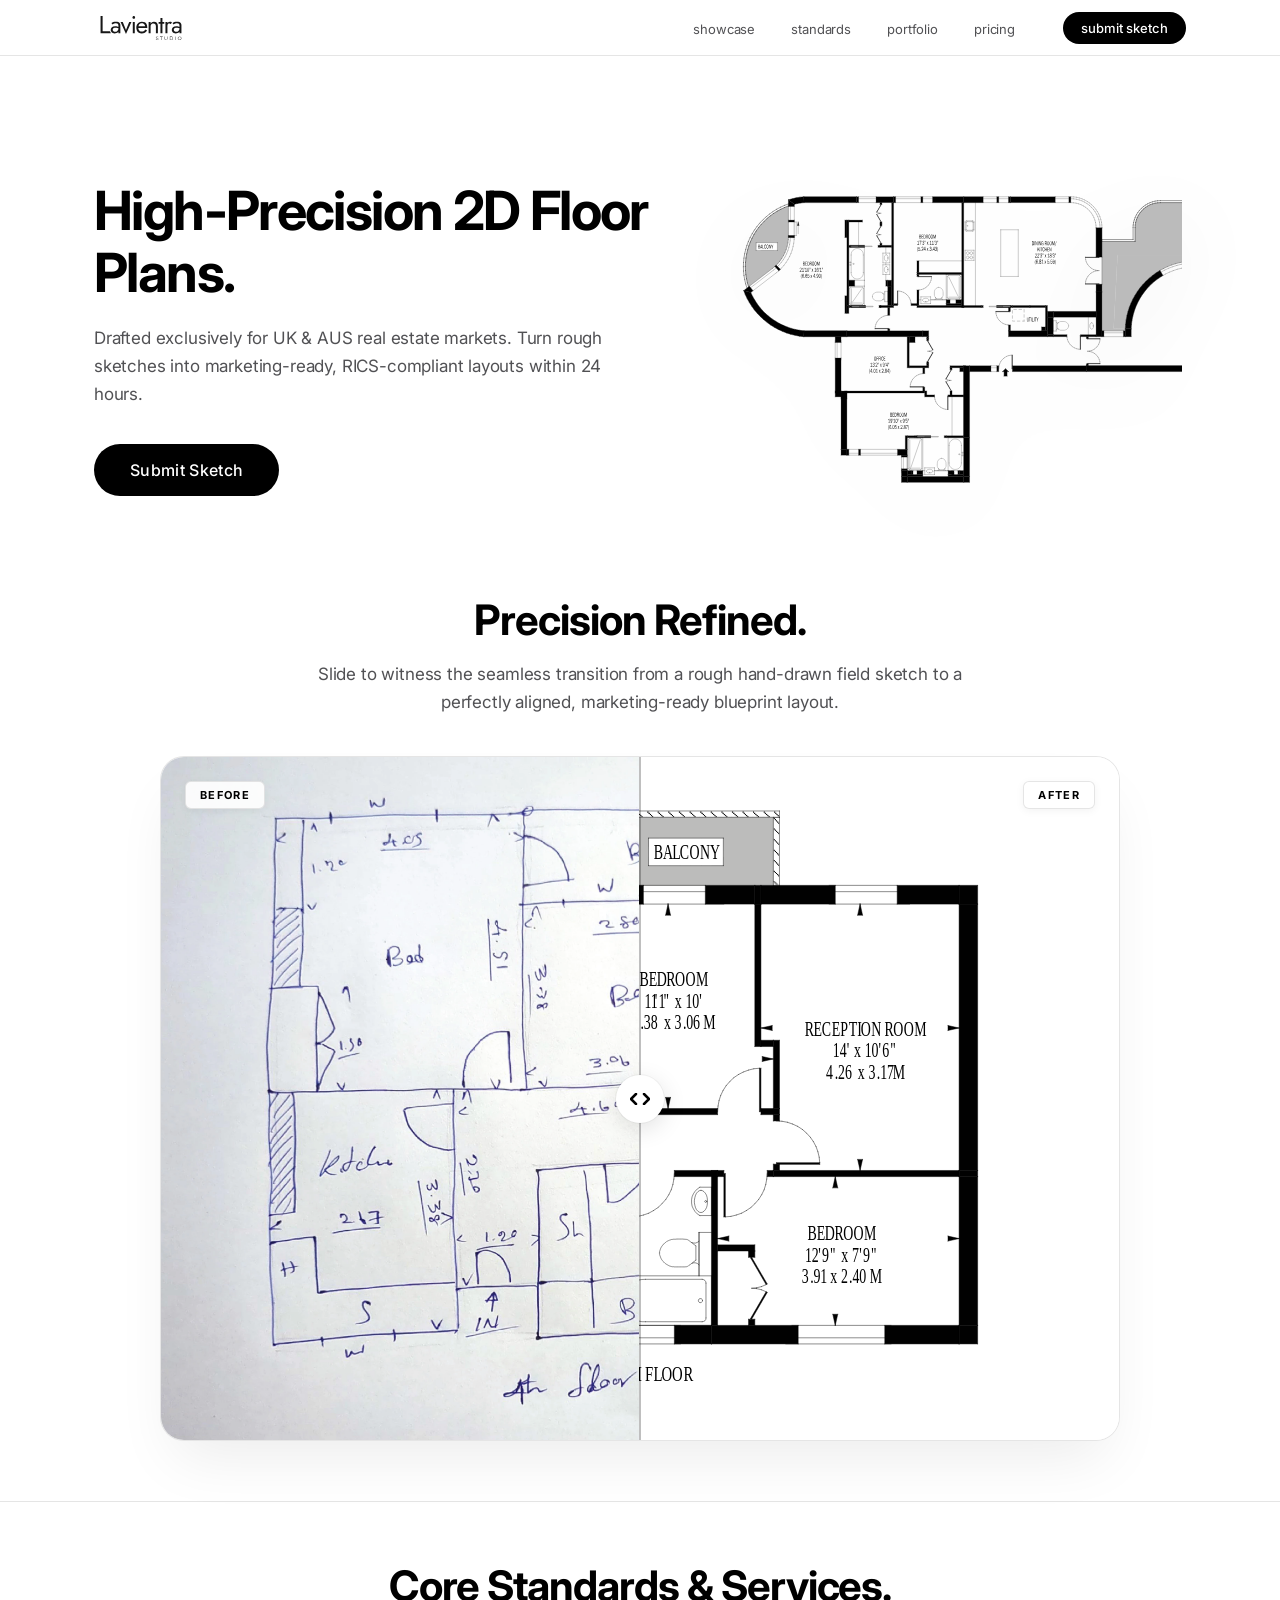
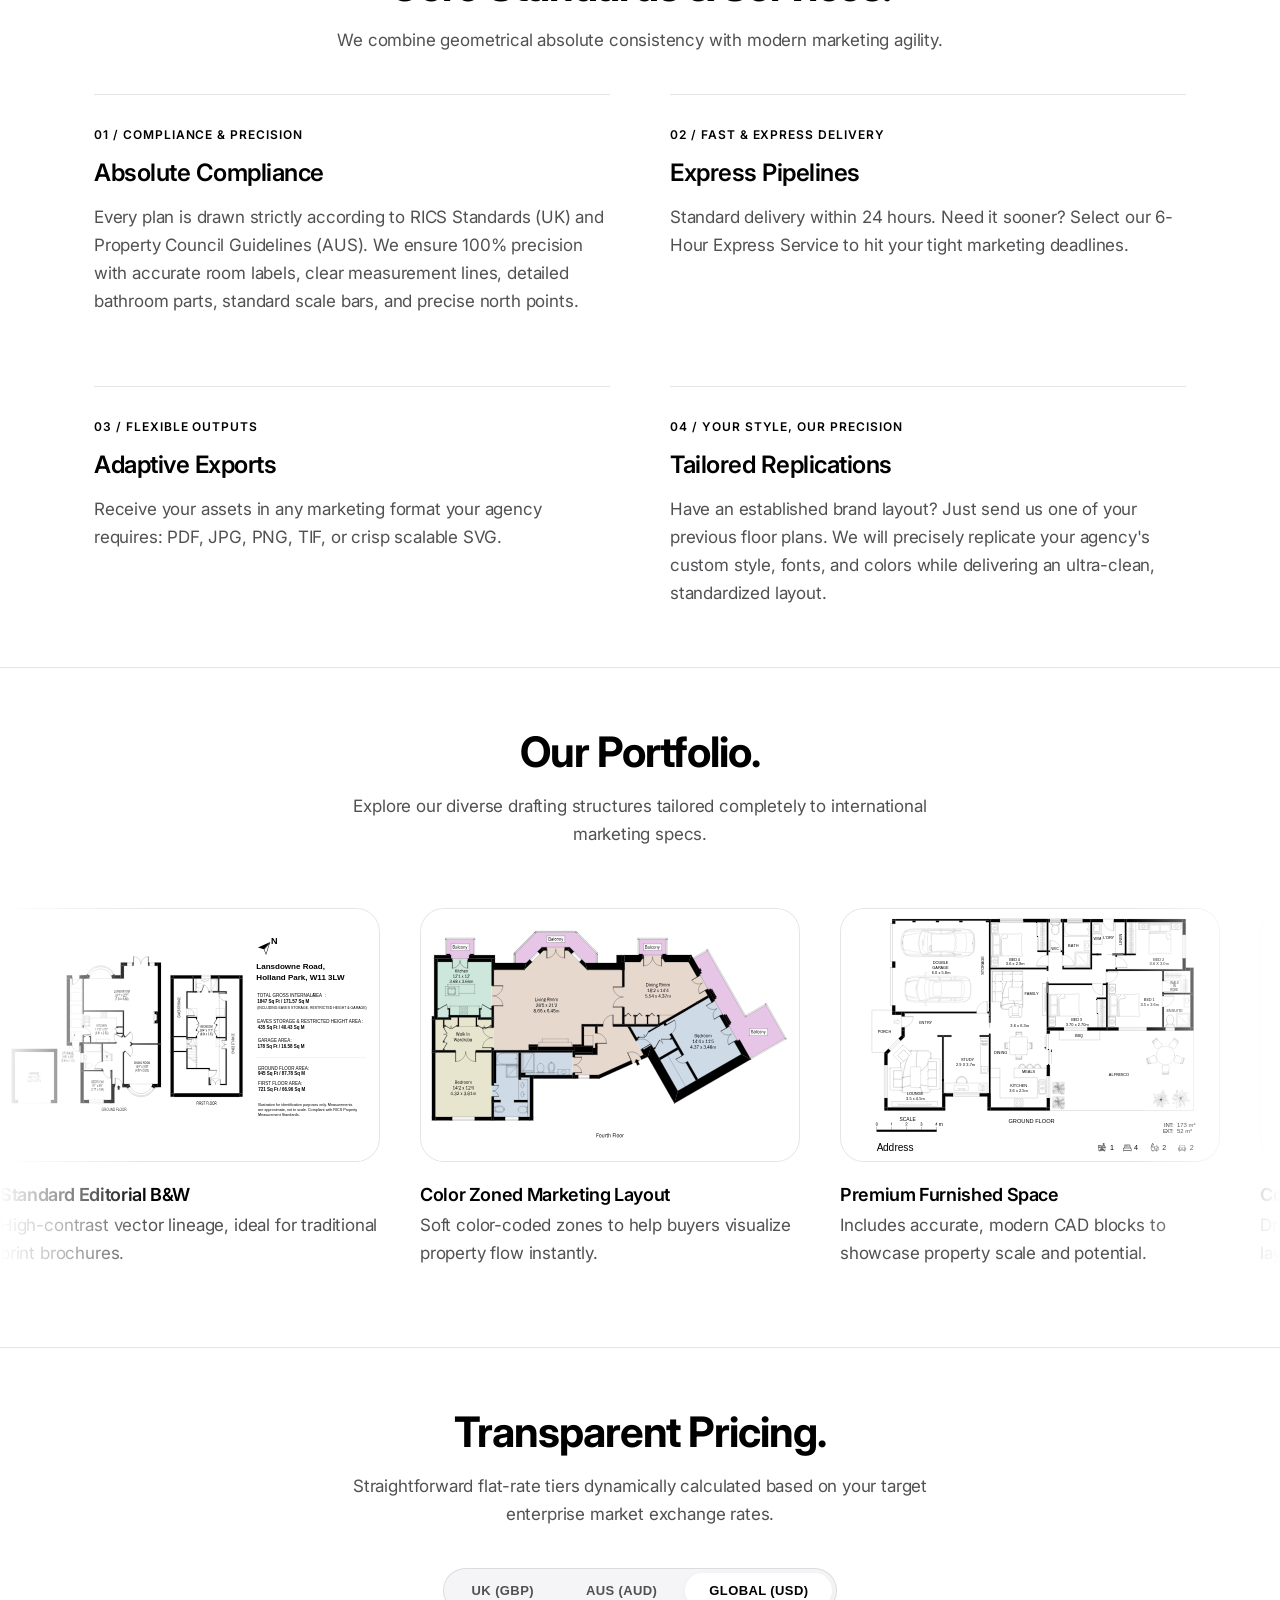
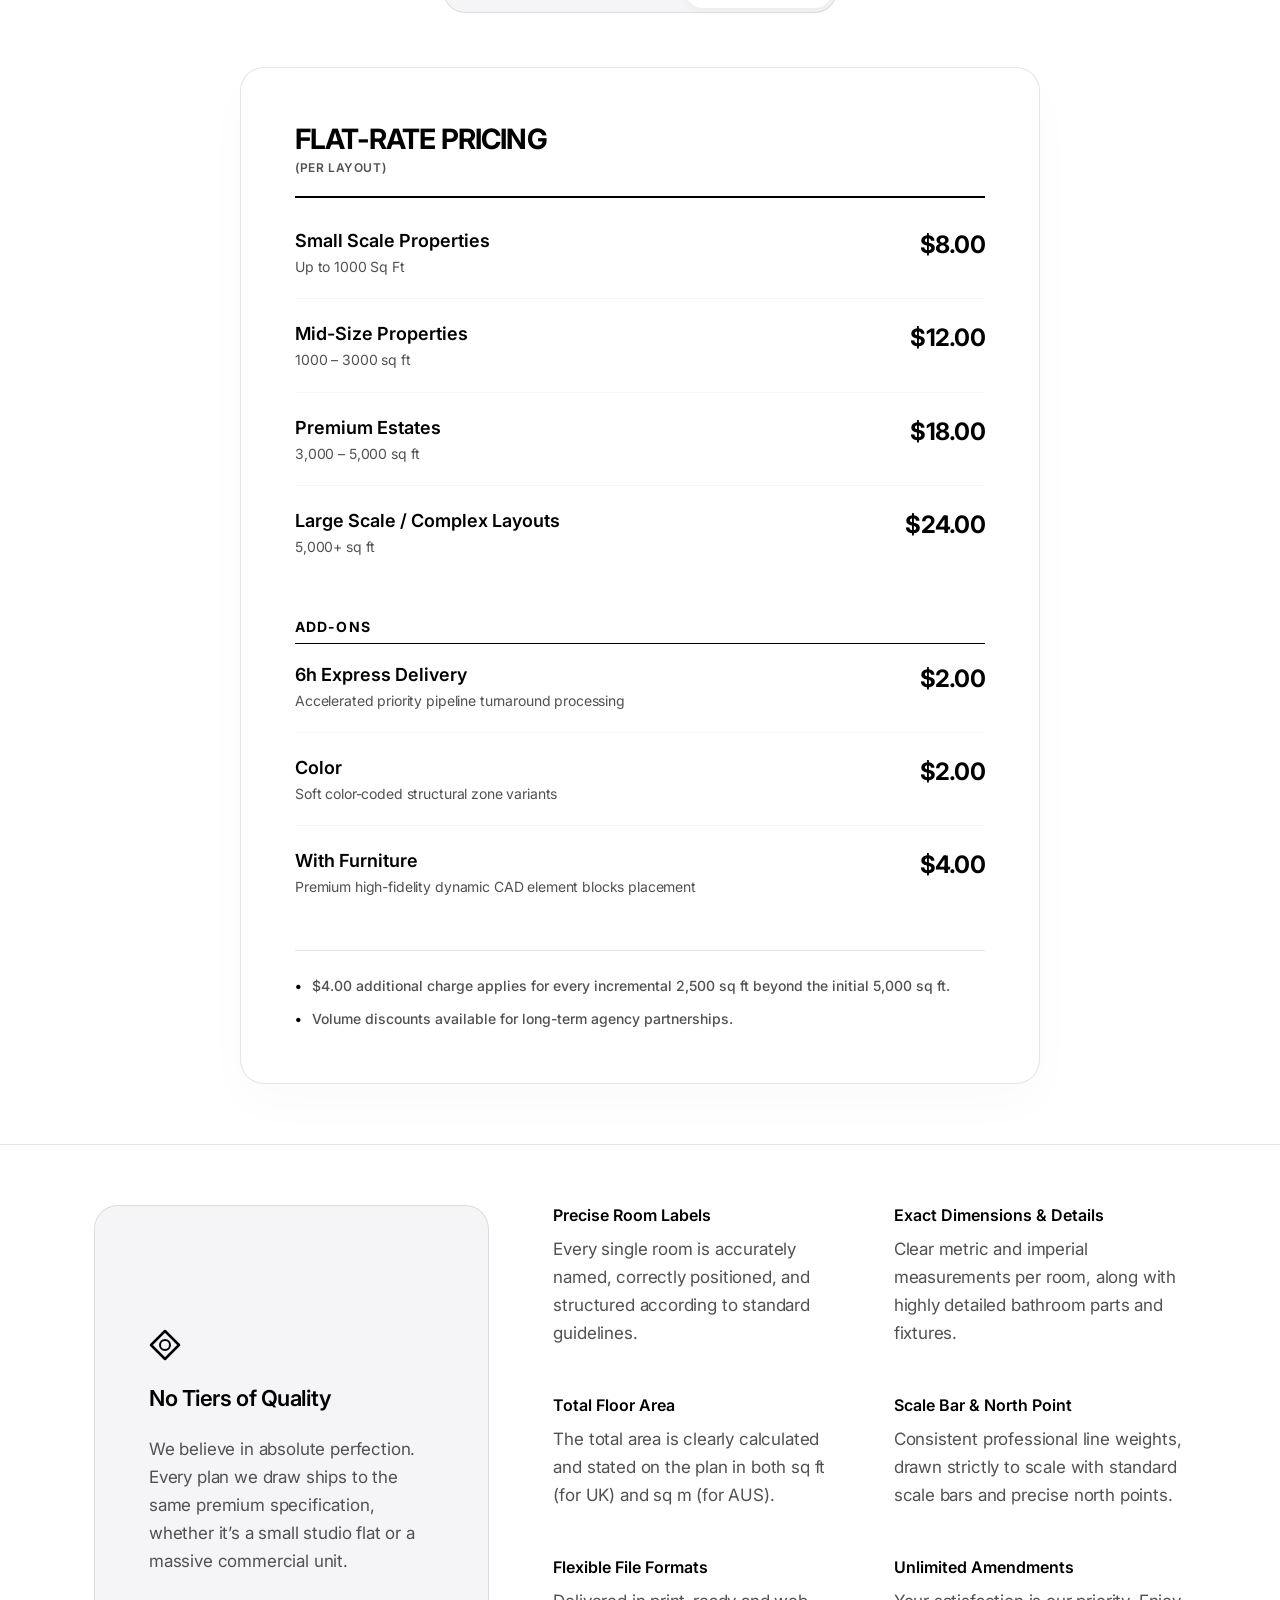
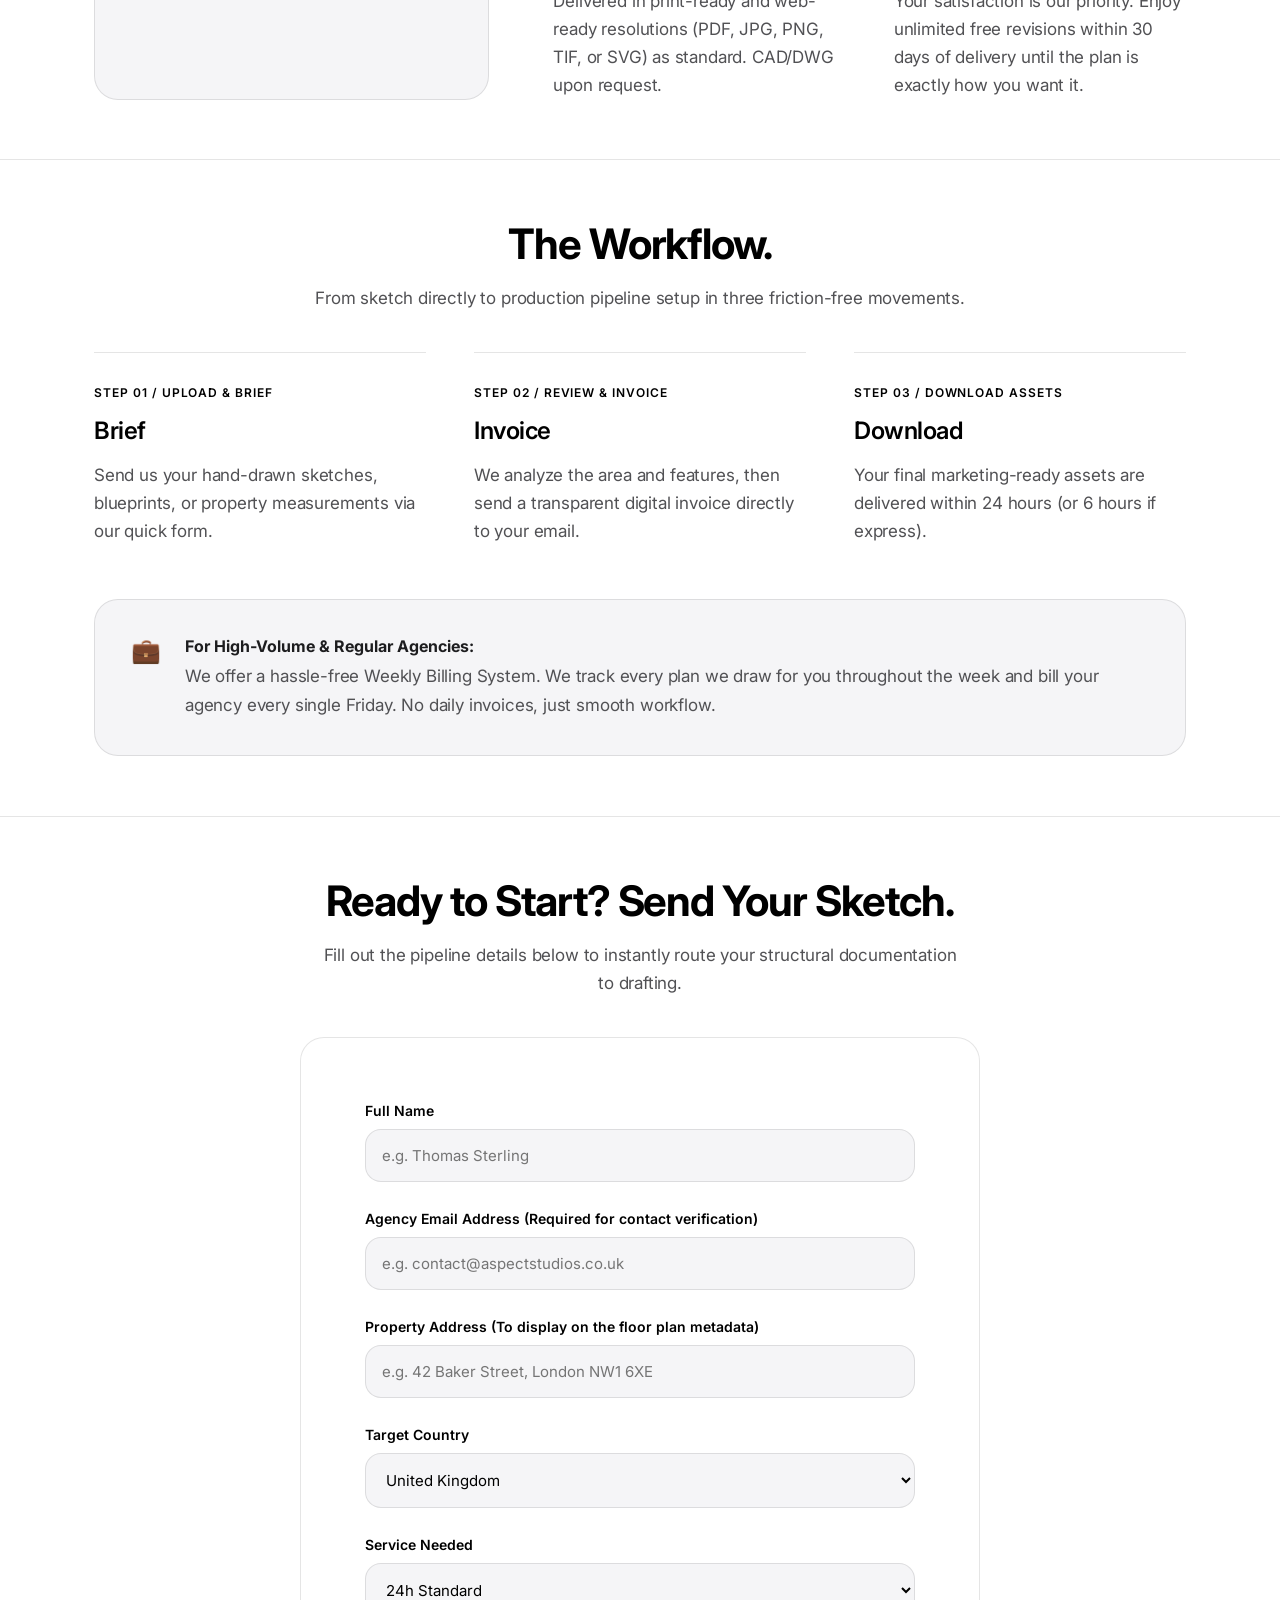
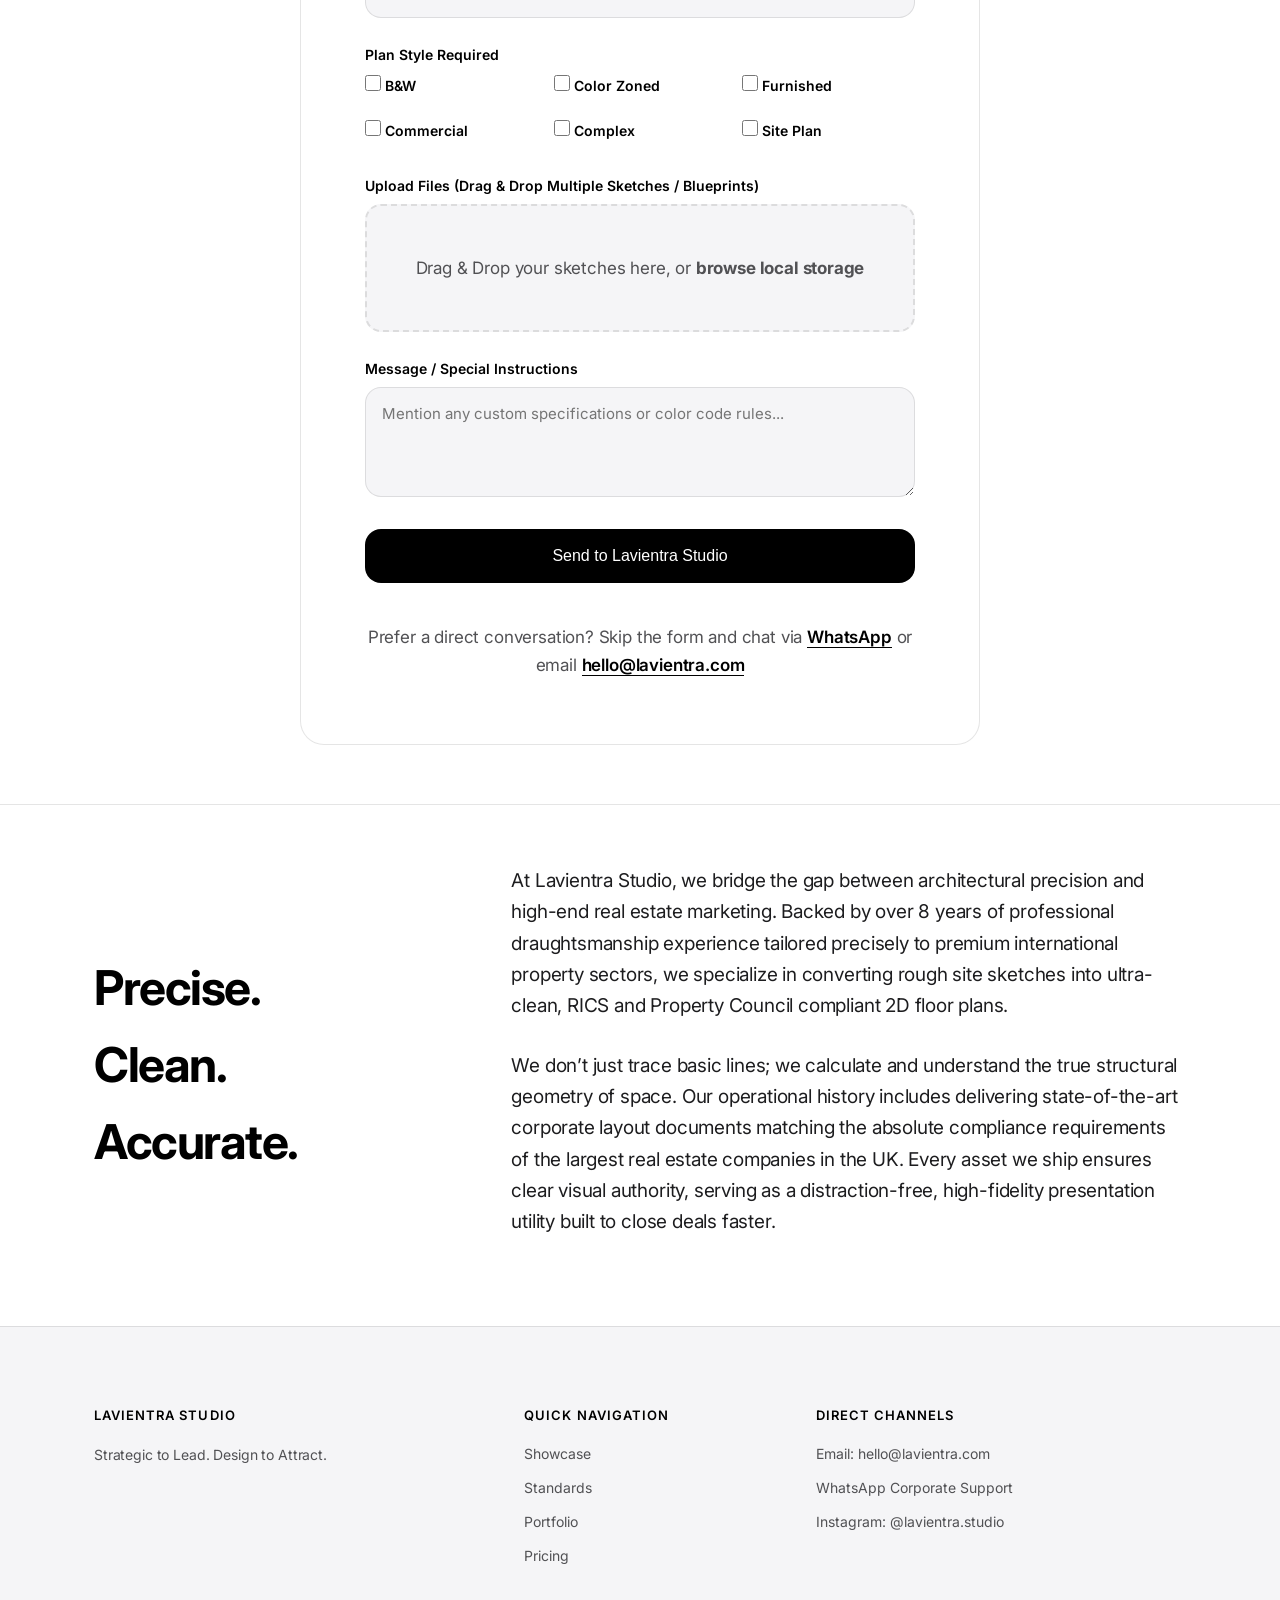
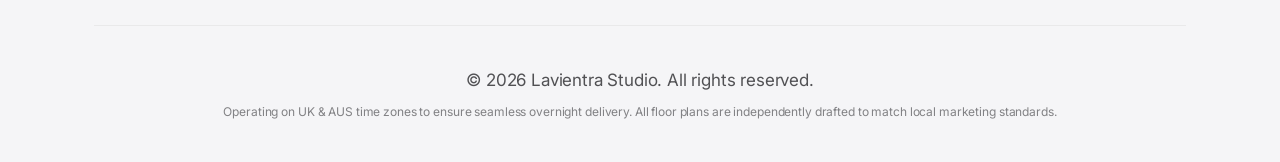
==== index.html @ a5848eda "Refactor HTML structure and clean up comments Removed commented external stylesheet link and adjuste" ====
<!DOCTYPE html>
<html lang="en">
<head>
    <meta charset="UTF-8">
    <meta name="viewport" content="width=device-width, initial-scale=1.0">
    <title>Lavientra Studio | High-Precision Real Estate 2D Floor Plans</title>
    <link rel="icon" type="image/svg+xml" href="assets/favicon.svg">
    <link rel="preconnect" href="https://fonts.googleapis.com">
    <link rel="preconnect" href="https://fonts.gstatic.com" crossorigin>
    <link href="https://fonts.googleapis.com/css2?family=Inter:wght@300;400;500;600;700&display=swap" rel="stylesheet">
    <link rel="stylesheet" href="css/style.css">
</head>
<body>

    <nav>
        <div class="container">
            <div class="nav-container">
                <a href="#" onclick="window.scrollTo(0,0); return false;">
                    <img src="assets/main-logo.svg" alt="lavientra studio" class="nav-logo-img">
                </a>
                
                <div class="mobile-toggle" id="mobileToggle">☰</div>

                <div class="nav-right-block" id="navMenu">
                    <ul class="nav-links">
                        <li><a href="#showcase" class="mobile-link">showcase</a></li>
                        <li><a href="#standards" class="mobile-link">standards</a></li>
                        <li><a href="#portfolio" class="mobile-link">portfolio</a></li>
                        <li><a href="#pricing" class="mobile-link">pricing</a></li>
                    </ul>
                    <a href="#upload" class="nav-cta mobile-link">submit sketch</a>
                </div>
            </div>
        </div>
    </nav>

    <section class="hero reveal-node">
        <div class="container">
            <div class="hero-grid">
                <div class="hero-left">
                    <h1>High-Precision 2D Floor Plans.</h1>
                    <p>Drafted exclusively for UK & AUS real estate markets. Turn rough sketches into marketing-ready, RICS-compliant layouts within 24 hours.</p>
                    <a href="#upload" class="btn-primary">Submit Sketch</a>
                </div>
                <div class="hero-right">
                    <img src="assets/hero-plan.svg" alt="Lavientra Vector Blueprint Asset" class="hero-svg-display">
                </div>
            </div>
        </div>
    </section>

    <section id="showcase" class="section reveal-node" style="padding-top: 0; border-top: none;">
        <div class="container">
            <div class="section-header">
                <h2>Precision Refined.</h2>
                <p>Slide to witness the seamless transition from a rough hand-drawn field sketch to a perfectly aligned, marketing-ready blueprint layout.</p>
            </div>
            
            <div class="slider-wrapper" id="sliderContainer">
                <div class="slider-badge-label label-before">Before</div>
                <div class="slider-badge-label label-after">After</div>
                
                <div class="slider-img img-before">
                    <img src="assets/plan-after.svg" alt="Finished Clean Vector SVG Layout" loading="lazy">
                </div>
                
                <div class="slider-img img-after" id="afterImg">
                    <img src="assets/sketch-before.webp" alt="Draft Field Sketch" loading="lazy">
                </div>
                
                <div class="slider-line" id="sliderLine"></div>
                
                <div class="slider-handle-badge" id="sliderHandleIcon">
                    <svg viewBox="0 0 20 12" fill="none" xmlns="http://www.w3.org/2000/svg">
                        <path d="M6 1L1 6L6 11" stroke="currentColor" stroke-width="2.5" stroke-linecap="round" stroke-linejoin="round"/>
                        <path d="M14 1L19 6L14 11" stroke="currentColor" stroke-width="2.5" stroke-linecap="round" stroke-linejoin="round"/>
                    </svg>
                </div>
                <input type="range" min="0" max="100" value="50" class="slider-input" id="sliderRange">
            </div>
        </div>
    </section>

    <section id="standards" class="section reveal-node">
        <div class="container">
            <div class="section-header">
                <h2>Core Standards & Services.</h2>
                <p>We combine geometrical absolute consistency with modern marketing agility.</p>
            </div>
            <div class="standards-grid">
                <div class="standard-card">
                    <span class="standard-num">01 / Compliance & Precision</span>
                    <h3>Absolute Compliance</h3>
                    <p>Every plan is drawn strictly according to RICS Standards (UK) and Property Council Guidelines (AUS). We ensure 100% precision with accurate room labels, clear measurement lines, detailed bathroom parts, standard scale bars, and precise north points.</p>
                </div>
                <div class="standard-card">
                    <span class="standard-num">02 / Fast & Express Delivery</span>
                    <h3>Express Pipelines</h3>
                    <p>Standard delivery within 24 hours. Need it sooner? Select our 6-Hour Express Service to hit your tight marketing deadlines.</p>
                </div>
                <div class="standard-card">
                    <span class="standard-num">03 / Flexible Outputs</span>
                    <h3>Adaptive Exports</h3>
                    <p>Receive your assets in any marketing format your agency requires: PDF, JPG, PNG, TIF, or crisp scalable SVG.</p>
                </div>
                <div class="standard-card">
                    <span class="standard-num">04 / Your Style, Our Precision</span>
                    <h3>Tailored Replications</h3>
                    <p>Have an established brand layout? Just send us one of your previous floor plans. We will precisely replicate your agency's custom style, fonts, and colors while delivering an ultra-clean, standardized layout.</p>
                </div>
            </div>
        </div>
    </section>

    <section id="portfolio" class="section reveal-node">
        <div class="container">
            <div class="section-header">
                <h2>Our Portfolio.</h2>
                <p>Explore our diverse drafting structures tailored completely to international marketing specs.</p>
            </div>
        </div>
        <div class="portfolio-scroller-container">
            <div class="portfolio-track" id="portfolioTrack"></div>
        </div>
    </section>

    <section id="pricing" class="section reveal-node">
        <div class="container">
            <div class="section-header">
                <h2>Transparent Pricing.</h2>
                <p>Straightforward flat-rate tiers dynamically calculated based on your target enterprise market exchange rates.</p>
            </div>

            <div class="pricing-toggle-zone">
                <div class="pill-toggle">
                    <button class="toggle-btn" id="btn-uk" onclick="setMarket('uk')">UK (GBP)</button>
                    <button class="toggle-btn" id="btn-aus" onclick="setMarket('aus')">AUS (AUD)</button>
                    <button class="toggle-btn active" id="btn-usd" onclick="setMarket('usd')">GLOBAL (USD)</button>
                </div>
            </div>

            <div class="pricing-master-wrapper">
                <div class="premium-pricing-card">
                    <div class="pricing-card-title-area">
                        <h3>FLAT-RATE PRICING</h3>
                        <span>(PER LAYOUT)</span>
                    </div>

                    <div class="price-list-rows">
                        <div class="price-row-item">
                            <div class="price-item-info">
                                <h4>Small Scale Properties</h4>
                                <p>Up to 1000 Sq Ft</p>
                            </div>
                            <div class="price-item-value" id="price-small">--</div>
                        </div>
                        <div class="price-row-item">
                            <div class="price-item-info">
                                <h4>Mid-Size Properties</h4>
                                <p>1000 – 3000 sq ft</p>
                            </div>
                            <div class="price-item-value" id="price-mid">--</div>
                        </div>
                        <div class="price-row-item">
                            <div class="price-item-info">
                                <h4>Premium Estates</h4>
                                <p>3,000 – 5,000 sq ft</p>
                            </div>
                            <div class="price-item-value" id="price-premium">--</div>
                        </div>
                        <div class="price-row-item">
                            <div class="price-item-info">
                                <h4>Large Scale / Complex Layouts</h4>
                                <p>5,000+ sq ft</p>
                            </div>
                            <div class="price-item-value" id="price-large">--</div>
                        </div>
                    </div>

                    <div class="price-sub-section-title">Add-Ons</div>
                    
                    <div class="price-list-rows">
                        <div class="price-row-item">
                            <div class="price-item-info">
                                <h4>6h Express Delivery</h4>
                                <p>Accelerated priority pipeline turnaround processing</p>
                            </div>
                            <div class="price-item-value" id="price-addon-express">--</div>
                        </div>
                        <div class="price-row-item">
                            <div class="price-item-info">
                                <h4>Color</h4>
                                <p>Soft color-coded structural zone variants</p>
                            </div>
                            <div class="price-item-value" id="price-addon-color">--</div>
                        </div>
                        <div class="price-row-item">
                            <div class="price-item-info">
                                <h4>With Furniture</h4>
                                <p>Premium high-fidelity dynamic CAD element blocks placement</p>
                            </div>
                            <div class="price-item-value" id="price-addon-furniture">--</div>
                        </div>
                    </div>

                    <ul class="pricing-footnote-list">
                        <li id="pricing-note-incremental">Calculating structural expansion rates values...</li>
                        <li>Volume discounts available for long-term agency partnerships.</li>
                    </ul>
                </div>
            </div>
        </div>
    </section>

    <section class="section reveal-node">
        <div class="container">
            <div class="specs-layout">
                <div class="specs-highlight-card">
                    <svg class="specs-highlight-icon" viewBox="0 0 32 32" fill="none" xmlns="http://www.w3.org/2000/svg">
                        <path d="M16 2L2 16L16 30L30 16L16 2Z" stroke="currentColor" stroke-width="2.5" stroke-linejoin="round"/>
                        <circle cx="16" cy="16" r="5" stroke="currentColor" stroke-width="2"/>
                    </svg>
                    <h3>No Tiers of Quality</h3>
                    <p>We believe in absolute perfection. Every plan we draw ships to the same premium specification, whether it’s a small studio flat or a massive commercial unit.</p>
                </div>
                <div>
                    <ul class="specs-list">
                        <li>
                            <strong>Precise Room Labels</strong>
                            <p>Every single room is accurately named, correctly positioned, and structured according to standard guidelines.</p>
                        </li>
                        <li>
                            <strong>Exact Dimensions & Details</strong>
                            <p>Clear metric and imperial measurements per room, along with highly detailed bathroom parts and fixtures.</p>
                        </li>
                        <li>
                            <strong>Total Floor Area</strong>
                            <p>The total area is clearly calculated and stated on the plan in both sq ft (for UK) and sq m (for AUS).</p>
                        </li>
                        <li>
                            <strong>Scale Bar & North Point</strong>
                            <p>Consistent professional line weights, drawn strictly to scale with standard scale bars and precise north points.</p>
                        </li>
                        <li>
                            <strong>Flexible File Formats</strong>
                            <p>Delivered in print-ready and web-ready resolutions (PDF, JPG, PNG, TIF, or SVG) as standard. CAD/DWG upon request.</p>
                        </li>
                        <li>
                            <strong>Unlimited Amendments</strong>
                            <p>Your satisfaction is our priority. Enjoy unlimited free revisions within 30 days of delivery until the plan is exactly how you want it.</p>
                        </li>
                    </ul>
                </div>
            </div>
        </div>
    </section>

    <section class="section reveal-node">
        <div class="container">
            <div class="section-header">
                <h2>The Workflow.</h2>
                <p>From sketch directly to production pipeline setup in three friction-free movements.</p>
            </div>
            <div class="workflow-grid">
                <div class="step-card">
                    <span class="step-num">Step 01 / Upload & Brief</span>
                    <h3>Brief</h3>
                    <p>Send us your hand-drawn sketches, blueprints, or property measurements via our quick form.</p>
                </div>
                <div class="step-card">
                    <span class="step-num">Step 02 / Review & Invoice</span>
                    <h3>Invoice</h3>
                    <p>We analyze the area and features, then send a transparent digital invoice directly to your email.</p>
                </div>
                <div class="step-card">
                    <span class="step-num">Step 03 / Download Assets</span>
                    <h3>Download</h3>
                    <p>Your final marketing-ready assets are delivered within 24 hours (or 6 hours if express).</p>
                </div>
            </div>
            <div class="billing-banner">
                <span style="font-size: 24px;">💼</span>
                <div>
                    <strong style="display: block; margin-bottom: 6px; font-size: 16px;">For High-Volume & Regular Agencies:</strong>
                    <p>We offer a hassle-free Weekly Billing System. We track every plan we draw for you throughout the week and bill your agency every single Friday. No daily invoices, just smooth workflow.</p>
                </div>
            </div>
        </div>
    </section>

    <section id="upload" class="section reveal-node">
        <div class="container">
            <div class="section-header">
                <h2>Ready to Start? Send Your Sketch.</h2>
                <p>Fill out the pipeline details below to instantly route your structural documentation to drafting.</p>
            </div>

            <div class="form-container-box">
                <form id="projectIntakeForm">
                    <div class="form-group">
                        <label for="fullName">Full Name</label>
                        <input type="text" id="fullName" class="form-control" placeholder="e.g. Thomas Sterling" required>
                    </div>
                    <div class="form-group">
                        <label for="agencyEmail">Agency Email Address (Required for contact verification)</label>
                        <input type="email" id="agencyEmail" class="form-control" placeholder="e.g. contact@aspectstudios.co.uk" required>
                    </div>
                    <div class="form-group">
                        <label for="propertyAddress">Property Address (To display on the floor plan metadata)</label>
                        <input type="text" id="propertyAddress" class="form-control" placeholder="e.g. 42 Baker Street, London NW1 6XE" required>
                    </div>
                    <div class="form-group">
                        <label for="targetCountry">Target Country</label>
                        <select id="targetCountry" class="form-control">
                            <option value="United Kingdom">United Kingdom</option>
                            <option value="Australia">Australia</option>
                        </select>
                    </div>
                    <div class="form-group">
                        <label for="serviceNeeded">Service Needed</label>
                        <select id="serviceNeeded" class="form-control">
                            <option value="24h Standard">24h Standard</option>
                            <option value="6h Express">6h Express (+$2.00)</option>
                            <option value="General Inquiry">General Inquiry / Question</option>
                        </select>
                    </div>
                    <div class="form-group">
                        <label>Plan Style Required</label>
                        <div class="checkbox-group">
                            <label class="checkbox-label"><input type="checkbox" name="style" value="B&W"> B&W</label>
                            <label class="checkbox-label"><input type="checkbox" name="style" value="Color Zoned"> Color Zoned</label>
                            <label class="checkbox-label"><input type="checkbox" name="style" value="Furnished"> Furnished</label>
                            <label class="checkbox-label"><input type="checkbox" name="style" value="Commercial"> Commercial</label>
                            <label class="checkbox-label"><input type="checkbox" name="style" value="Complex"> Complex</label>
                            <label class="checkbox-label"><input type="checkbox" name="style" value="Site Plan"> Site Plan</label>
                        </div>
                    </div>
                    <div class="form-group">
                        <label>Upload Files (Drag & Drop Multiple Sketches / Blueprints)</label>
                        <div class="dropzone-area" id="dropzoneArea">
                            <p id="dropzoneText">Drag & Drop your sketches here, or <strong>browse local storage</strong></p>
                            <input type="file" id="sketchFiles" style="display: none;" accept="image/*,.pdf,.svg" multiple>
                        </div>
                    </div>
                    <div class="form-group">
                        <label for="instructions">Message / Special Instructions</label>
                        <textarea id="instructions" class="form-control" rows="4" placeholder="Mention any custom specifications or color code rules..."></textarea>
                    </div>
                    
                    <button type="submit" class="submit-btn" id="submitActionBtn">
                        <span class="spinner-icon"></span> 
                        <span class="btn-text">Send to Lavientra Studio</span>
                    </button>
                    
                </form>
                <div class="direct-channels">
                    <p>Prefer a direct conversation? Skip the form and chat via <a href="https://wa.me/94770715446" target="_blank">WhatsApp</a> or email <a href="mailto:hello@lavientra.com">hello@lavientra.com</a></p>
                </div>
            </div>
        </div>
    </section>

    <section class="section reveal-node">
        <div class="container">
            <div class="about-layout">
                <div class="about-left-heading">
                    <h2>Precise.<br>Clean.<br>Accurate.</h2>
                </div>
                <div class="about-content">
                    <p>At Lavientra Studio, we bridge the gap between architectural precision and high-end real estate marketing. Backed by over 8 years of professional draughtsmanship experience tailored precisely to premium international property sectors, we specialize in converting rough site sketches into ultra-clean, RICS and Property Council compliant 2D floor plans.</p>
                    <p>We don’t just trace basic lines; we calculate and understand the true structural geometry of space. Our operational history includes delivering state-of-the-art corporate layout documents matching the absolute compliance requirements of the largest real estate companies in the UK. Every asset we ship ensures clear visual authority, serving as a distraction-free, high-fidelity presentation utility built to close deals faster.</p>
                </div>
            </div>
        </div>
    </section>

    <footer>
        <div class="container">
            <div class="footer-grid">
                <div class="footer-col">
                    <h5>lavientra studio</h5>
                    <p style="font-size: 14px; margin-top: 10px;">Strategic to Lead. Design to Attract.</p>
                </div>
                <div class="footer-col">
                    <h5>Quick Navigation</h5>
                    <ul>
                        <li><a href="#showcase">Showcase</a></li>
                        <li><a href="#standards">Standards</a></li>
                        <li><a href="#portfolio">Portfolio</a></li>
                        <li><a href="#pricing">Pricing</a></li>
                    </ul>
                </div>
                <div class="footer-col">
                    <h5>Direct Channels</h5>
                    <ul>
                        <li><a href="mailto:hello@lavientra.com">Email: hello@lavientra.com</a></li>
                        <li><a href="https://wa.me/94770715446" target="_blank">WhatsApp Corporate Support</a></li>
                        <li><a href="https://instagram.com/lavientra.studio" target="_blank">Instagram: @lavientra.studio</a></li>
                    </ul>
                </div>
            </div>
            <div class="footer-bottom">
                <p style="margin-bottom: 8px;">&copy; 2026 Lavientra Studio. All rights reserved.</p>
                <p style="font-size: 12px; font-weight: 400; opacity: 0.7;">Operating on UK & AUS time zones to ensure seamless overnight delivery. All floor plans are independently drafted to match local marketing standards.</p>
            </div>
        </div>
    </footer>

    <!-- Premium Lightbox Container -->
    <div id="lightbox" onclick="closeLightbox()">
        <img id="lightbox-img" src="" alt="Zoomed Portfolio View">
    </div>

    <!-- Success Notification Popup Container -->
    <div id="successPopup" class="success-popup-overlay">
        <div class="success-popup-card">
            <div class="success-icon-wrap">✓</div>
            <h3>Submission Successful</h3>
            <p>Your architectural assets have entered our tracking pipeline. A production strategist will verify documentation shortly.</p>
            <button class="btn-primary" style="font-size: 14px; padding: 12px 28px;" onclick="closeSuccessPopup()">Dismiss</button>
        </div>
    </div>

    <!-- Load JavaScript globally -->
    <script src="js/main.js"></script>
</body>
</html>
---- css/style.css ----
/* ==========================================================================
   ADVANCED ARCHITECTURAL CSS GLOBAL SETUP
   ========================================================================== */
*, *::before, *::after { box-sizing: border-box; margin: 0; padding: 0; }

:root {
    --apple-bg: #ffffff;
    --apple-secondary-bg: #f5f5f7;
    --apple-text: #1d1d1f;
    --apple-muted: #515154; 
    --apple-border: rgba(0, 0, 0, 0.1);
    --luxury-black: #000000;
    --font-main: 'Inter', -apple-system, BlinkMacSystemFont, sans-serif;
    --apple-bezier: cubic-bezier(0.25, 1, 0.5, 1);
    --radius-premium: 24px;
    --radius-card: 16px;
    --invert-val: 0;
}

html { 
    scroll-behavior: smooth; 
    background-color: var(--apple-bg); 
    scroll-padding-top: 80px;
}

body { font-family: var(--font-main); background-color: var(--apple-bg); color: var(--apple-text); overflow-x: hidden; -webkit-font-smoothing: antialiased; }

h1 { font-weight: 700; font-size: clamp(38px, 5vw, 54px); letter-spacing: -0.03em; line-height: 1.15; color: var(--luxury-black); }
h2 { font-weight: 700; font-size: clamp(28px, 4vw, 42px); letter-spacing: -0.025em; line-height: 1.15; color: var(--luxury-black); }
h3 { font-weight: 600; font-size: 22px; letter-spacing: -0.02em; color: var(--luxury-black); }
p { font-weight: 400; color: var(--apple-muted); line-height: 1.65; font-size: 17px; letter-spacing: -0.01em; }

.container { width: 100%; max-width: 1140px; margin: 0 auto; padding: 0 24px; }

.reveal-node { opacity: 0; transform: translateY(30px); transition: opacity 0.7s var(--apple-bezier), transform 0.7s var(--apple-bezier); will-change: transform, opacity; }
.reveal-node.active { opacity: 1; transform: translateY(0); }
.delay-1 { transition-delay: 0.1s; } .delay-2 { transition-delay: 0.2s; } .delay-3 { transition-delay: 0.3s; }

@keyframes slideFromRight { 0% { opacity: 0; transform: translateX(50px); } 100% { opacity: 1; transform: translateX(0); } }

/* Navigation Architecture Rules */
nav { position: fixed; top: 0; left: 0; width: 100%; height: 56px; background: rgba(255, 255, 255, 0.75); backdrop-filter: blur(20px) saturate(180%); -webkit-backdrop-filter: blur(20px) saturate(180%); border-bottom: 1px solid var(--apple-border); z-index: 1000; display: flex; align-items: center; transition: background 0.3s; }
.nav-container { display: flex; justify-content: space-between; align-items: center; width: 100%; position: relative; }
.nav-logo-img { height: 28px; width: auto; display: block; filter: invert(var(--invert-val)); }
.nav-right-block { display: flex; align-items: center; gap: 48px; }
.nav-links { display: flex; gap: 36px; list-style: none; }
.nav-links a { text-decoration: none; color: var(--apple-muted); font-size: 13px; font-weight: 400; letter-spacing: -0.01em; transition: color 0.3s ease; }
.nav-links a:hover { color: var(--luxury-black); }
.nav-cta { background: var(--luxury-black); color: var(--apple-bg) !important; padding: 8px 18px; border-radius: 980px; font-size: 13px !important; font-weight: 500 !important; text-decoration: none !important; transition: all 0.3s ease; }
.nav-cta:hover { background: #2d2d2f; transform: scale(1.02); }

.mobile-toggle { display: none; font-size: 24px; cursor: pointer; color: var(--luxury-black); user-select: none; }

/* Hero Presentation Grid */
.hero { padding: 180px 0 100px 0; }
.hero-grid { display: grid; grid-template-columns: 1.2fr 1fr; gap: 64px; align-items: center; }
.hero-left { text-align: left; }
.hero-left h1 { margin-bottom: 20px; }
.hero-left p { font-size: 17px; margin-bottom: 36px; }
.hero-right { display: flex; justify-content: center; align-items: center; width: 100%; opacity: 0; animation: slideFromRight 1.2s var(--apple-bezier) 0.2s forwards; }
.hero-svg-display { width: 100%; max-width: 460px; height: auto; filter: drop-shadow(0 20px 40px rgba(0,0,0,0.04)); }
.btn-primary { display: inline-block; background: var(--luxury-black); color: var(--apple-bg); text-decoration: none; padding: 16px 36px; border-radius: 980px; font-size: 16px; font-weight: 500; letter-spacing: 0.02em; transition: all 0.3s ease; }
.btn-primary:hover { background: #2d2d2f; transform: translateY(-2px); box-shadow: 0 10px 20px rgba(0,0,0,0.1); }

/* Layout Structure */
.section { padding: 60px 0; border-top: 1px solid var(--apple-border); position: relative; clear: both; }
.section-header { text-align: center; margin-bottom: 40px; }
.section-header h2 { margin-bottom: 16px; }
.section-header p { max-width: 650px; margin: 0 auto; }

/* Before/After Slider Engine */
.slider-wrapper { max-width: 960px; margin: 0 auto; position: relative; width: 100%; height: 0; padding-bottom: 62.5%; border-radius: var(--radius-premium); overflow: hidden; box-shadow: 0 30px 60px -15px rgba(0, 0, 0, 0.08); border: 1px solid var(--apple-border); background: var(--apple-bg); }
.slider-img { position: absolute; top: 0; left: 0; width: 100%; height: 100%; }
.slider-img img { width: 100%; height: 100%; object-fit: cover; object-position: center; display: block; }
.img-before { z-index: 1; }
.img-after { z-index: 2; width: 50%; overflow: hidden; border-right: 1px solid rgba(0, 0, 0, 0.25); }
.img-after img { max-width: none; height: 100%; }
.slider-badge-label { position: absolute; top: 24px; font-size: 11px; font-weight: 700; text-transform: uppercase; letter-spacing: 0.12em; background: rgba(255, 255, 255, 0.9); padding: 6px 14px; border-radius: 6px; color: #000000; z-index: 5; box-shadow: 0 2px 8px rgba(0,0,0,0.05); pointer-events: none; border: 1px solid rgba(0,0,0,0.1); }
.label-before { left: 24px; } .label-after { right: 24px; }

.slider-input { position: absolute; -webkit-appearance: none !important; appearance: none !important; width: 100%; height: 100%; background: transparent !important; z-index: 6; outline: none; margin: 0; cursor: ew-resize; touch-action: pan-y; }
.slider-input::-webkit-slider-runnable-track { background: transparent !important; border: none !important; }
.slider-input::-webkit-slider-thumb { -webkit-appearance: none !important; appearance: none !important; width: 50px; height: 100vh; background: transparent !important; border: none !important; box-shadow: none !important; opacity: 0 !important; }
.slider-line { position: absolute; left: 50%; top: 0; width: 1px; height: 100%; background: rgba(0, 0, 0, 0.25); z-index: 3; pointer-events: none; }
.slider-handle-badge { position: absolute; top: 50%; left: 50%; transform: translate(-50%, -50%); width: 48px; height: 48px; background: #ffffff; border-radius: 50%; box-shadow: 0 6px 24px rgba(0, 0, 0, 0.12), 0 0 0 1px rgba(0, 0, 0, 0.04); z-index: 4; pointer-events: none; display: flex; align-items: center; justify-content: center; color: #000000; }
.slider-handle-badge svg { width: 20px; height: 12px; display: block; }

/* Standards Layout */
.standards-grid { display: grid; grid-template-columns: repeat(2, 1fr); gap: 70px 60px; }
.standard-card { position: relative; padding-top: 32px; border-top: 1px solid var(--apple-border); }
.standard-num { font-size: 12px; font-weight: 600; color: var(--luxury-black); margin-bottom: 16px; display: block; text-transform: uppercase; letter-spacing: 0.08em; }
.standard-card h3 { font-size: 24px; margin-bottom: 16px; }

/* Infinite Scroll Portfolio Track Rules */
.portfolio-scroller-container { width: 100%; overflow: hidden; position: relative; padding: 20px 0; white-space: nowrap; }
.portfolio-scroller-container::before, .portfolio-scroller-container::after { content: ''; position: absolute; top: 0; width: 150px; height: 100%; z-index: 2; pointer-events: none; }
.portfolio-scroller-container::before { left: 0; background: linear-gradient(to right, var(--apple-bg) 0%, transparent 100%); }
.portfolio-scroller-container::after { right: 0; background: linear-gradient(to left, var(--apple-bg) 0%, transparent 100%); }
.portfolio-track { display: flex; gap: 40px; width: max-content; animation: infiniteScroll 80s linear infinite; }
.portfolio-track:hover { animation-play-state: paused; }
@keyframes infiniteScroll { 0% { transform: translateX(0); } 100% { transform: translateX(-50%); } }

.gallery-item { width: 380px; flex-shrink: 0; display: flex; flex-direction: column; text-decoration: none; cursor: zoom-in; white-space: normal; }
.gallery-img-container { background: #ffffff; border-radius: var(--radius-premium); overflow: hidden; aspect-ratio: 30 / 20; border: 1px solid var(--apple-border); margin-bottom: 22px; display: flex; align-items: center; justify-content: center; }
.gallery-item img { width: 100%; height: 100%; object-fit: contain; transition: transform 0.6s cubic-bezier(0.16, 1, 0.3, 1); }
.gallery-item:hover img { transform: scale(1.02); }
.gallery-meta h4 { font-size: 18px; font-weight: 600; margin-bottom: 6px; color: var(--luxury-black); letter-spacing: -0.02em; }

/* Lightbox Modal */
#lightbox { position: fixed; top: 0; left: 0; width: 100%; height: 100%; background: rgba(255, 255, 255, 0.96); display: none; align-items: center; justify-content: center; z-index: 9999; cursor: zoom-out; opacity: 0; transition: opacity 0.4s var(--apple-bezier); }
#lightbox.active { opacity: 1; }
#lightbox img { max-width: 90%; max-height: 90%; border-radius: 8px; box-shadow: 0 30px 60px rgba(0,0,0,0.12); transform: scale(0.95); transition: transform 0.4s var(--apple-bezier); }
#lightbox.active img { transform: scale(1); }

/* Pricing Architecture */
.pricing-toggle-zone { display: flex; justify-content: center; margin-bottom: 54px; }
.pill-toggle { background: var(--apple-secondary-bg); padding: 4px; border-radius: 980px; display: flex; gap: 4px; border: 1px solid var(--apple-border); }
.toggle-btn { background: none; border: none; padding: 10px 24px; font-size: 13px; font-weight: 600; color: var(--apple-muted); cursor: pointer; border-radius: 980px; letter-spacing: 0.03em; transition: all 0.3s ease; }
.toggle-btn.active { background: var(--apple-bg); color: var(--luxury-black); box-shadow: 0 3px 10px rgba(0,0,0,0.04); }
.pricing-master-wrapper { max-width: 800px; margin: 0 auto; }
.premium-pricing-card { background: var(--apple-bg); border: 1px solid var(--apple-border); border-radius: var(--radius-premium); padding: 54px; box-shadow: 0 20px 50px rgba(0,0,0,0.02); }
.pricing-card-title-area { border-bottom: 2px solid var(--luxury-black); padding-bottom: 20px; margin-bottom: 32px; }
.pricing-card-title-area h3 { font-size: 28px; font-weight: 700; letter-spacing: -0.03em; }
.pricing-card-title-area span { font-size: 12px; font-weight: 600; text-transform: uppercase; color: var(--apple-muted); letter-spacing: 0.05em; }
.price-list-rows { display: flex; flex-direction: column; gap: 24px; margin-bottom: 32px; }
.price-row-item { display: flex; justify-content: space-between; align-items: flex-start; padding-bottom: 20px; border-bottom: 1px solid var(--apple-secondary-bg); }
.price-row-item:last-child { border-bottom: none; }
.price-item-info h4 { font-size: 18px; font-weight: 600; color: var(--luxury-black); margin-bottom: 4px; }
.price-item-info p { font-size: 14px; color: var(--apple-muted); }
.price-item-value { font-size: 24px; font-weight: 700; color: var(--luxury-black); letter-spacing: -0.03em; white-space: nowrap; }
.price-sub-section-title { font-size: 14px; font-weight: 700; text-transform: uppercase; letter-spacing: 0.08em; color: var(--luxury-black); margin: 40px 0 20px 0; padding-bottom: 8px; border-bottom: 1px solid var(--luxury-black); }
.pricing-footnote-list { margin-top: 32px; padding-top: 24px; border-top: 1px solid var(--apple-border); list-style: none; display: flex; flex-direction: column; gap: 12px; }
.pricing-footnote-list li { font-size: 14px; font-weight: 500; color: var(--apple-muted); display: flex; gap: 10px; align-items: flex-start; line-height: 1.5; }
.pricing-footnote-list li::before { content: "•"; color: var(--luxury-black); font-weight: 700; }

/* Specs Section Layout */
.specs-layout { display: grid; grid-template-columns: 1fr 1.6fr; gap: 64px; }
.specs-highlight-card { background: var(--apple-secondary-bg); padding: 64px 54px; border-radius: var(--radius-premium); display: flex; flex-direction: column; justify-content: center; gap: 24px; border: 1px solid var(--apple-border); height: 100%; }
.specs-highlight-icon { width: 32px; height: 32px; color: var(--luxury-black); display: block; }
.specs-list { display: grid; grid-template-columns: repeat(auto-fit, minmax(240px, 1fr)); gap: 48px; list-style: none; }
.specs-list strong { color: var(--luxury-black); display: block; margin-bottom: 10px; font-size: 16px; font-weight: 600; }

/* Workflow Components */
.workflow-grid { display: grid; grid-template-columns: repeat(auto-fit, minmax(280px, 1fr)); gap: 48px; margin-bottom: 54px; }
.step-card { position: relative; padding-top: 32px; border-top: 1px solid var(--apple-border); }
.step-num { font-size: 12px; font-weight: 600; color: var(--luxury-black); margin-bottom: 16px; display: block; text-transform: uppercase; letter-spacing: 0.08em; }
.step-card h3 { font-size: 24px; margin-bottom: 16px; color: var(--luxury-black); }
.billing-banner { background: var(--apple-secondary-bg); padding: 36px; border-radius: var(--radius-premium); display: flex; align-items: flex-start; gap: 24px; border: 1px solid var(--apple-border); }

.form-container-box { max-width: 680px; margin: 0 auto; background: var(--apple-bg); border: 1px solid var(--apple-border); padding: 64px; border-radius: var(--radius-premium); }
.form-group { margin-bottom: 28px; }
.form-group label { display: block; font-size: 14px; font-weight: 600; margin-bottom: 10px; color: var(--luxury-black); }
.form-control { width: 100%; padding: 16px; border: 1px solid var(--apple-border); background: var(--apple-secondary-bg); border-radius: var(--radius-card); font-family: var(--font-main); font-size: 15px; outline: none; color: var(--luxury-black); transition: all 0.3s ease; }
.form-control:focus { background: var(--apple-bg); border-color: var(--luxury-black); }
.checkbox-group { display: grid; grid-template-columns: repeat(auto-fit, minmax(130px, 1fr)); gap: 16px; margin-top: 12px; }
.checkbox-label { display: flex; align-items: center; gap: 10px; font-size: 14px; cursor: pointer; }
.checkbox-label input { accent-color: var(--luxury-black); width: 16px; height: 16px; }
.dropzone-area { border: 2px dashed var(--apple-border); background: var(--apple-secondary-bg); padding: 48px; text-align: center; border-radius: var(--radius-card); cursor: pointer; transition: all 0.3s var(--apple-bezier); }
.dropzone-area.dragover { background: var(--apple-bg); border-color: var(--luxury-black); transform: scale(0.99); }

.submit-btn { display: flex; align-items: center; justify-content: center; gap: 12px; width: 100%; background: var(--luxury-black); color: var(--apple-bg); border: none; padding: 18px; border-radius: var(--radius-card); font-size: 16px; font-weight: 500; cursor: pointer; transition: all 0.3s ease; }
.submit-btn:hover { background: #2d2d2f; }
.spinner-icon { display: none; width: 18px; height: 18px; border: 2px solid rgba(255,255,255,0.3); border-radius: 50%; border-top-color: #fff; animation: spin 1s ease-in-out infinite; }
.submit-btn.loading { pointer-events: none; opacity: 0.9; }
.submit-btn.loading .spinner-icon { display: inline-block; }
@keyframes spin { to { transform: rotate(360deg); } }

.direct-channels { text-align: center; margin-top: 40px; font-size: 15px; }
.direct-channels a { color: var(--luxury-black); text-decoration: none; font-weight: 600; border-bottom: 1px solid var(--luxury-black); }

/* Premium Success Modal System */
.success-popup-overlay { position: fixed; top: 0; left: 0; width: 100%; height: 100%; background: rgba(0, 0, 0, 0.6); backdrop-filter: blur(10px); -webkit-backdrop-filter: blur(10px); display: none; align-items: center; justify-content: center; z-index: 10000; opacity: 0; transition: opacity 0.4s var(--apple-bezier); }
.success-popup-overlay.active { display: flex; opacity: 1; }
.success-popup-card { background: var(--apple-bg); border: 1px solid var(--apple-border); padding: 48px; border-radius: var(--radius-premium); text-align: center; max-width: 440px; width: 90%; box-shadow: 0 30px 60px rgba(0,0,0,0.08); transform: translateY(20px); transition: transform 0.4s var(--apple-bezier); }
.success-popup-overlay.active .success-popup-card { transform: translateY(0); }
.success-icon-wrap { font-size: 40px; margin-bottom: 24px; color: var(--luxury-black); }
.success-popup-card h3 { font-size: 24px; margin-bottom: 12px; }
.success-popup-card p { font-size: 15px; margin-bottom: 32px; }

.about-layout { display: grid; grid-template-columns: 1fr 2fr; gap: 80px; align-items: center; }
.about-left-heading h2 { font-size: 48px; line-height: 1.6; letter-spacing: -0.03em; }
.about-content p { font-size: 19px; margin-bottom: 28px; color: var(--apple-text); }

footer { padding: 80px 0 40px 0; border-top: 1px solid var(--apple-border); background: var(--apple-secondary-bg); }
.footer-grid { display: grid; grid-template-columns: 1.6fr 1fr 1.6fr; gap: 60px; margin-bottom: 60px; }
.footer-col h5 { font-size: 13px; text-transform: uppercase; letter-spacing: 0.08em; margin-bottom: 20px; color: var(--luxury-black); font-weight: 600; }
.footer-col ul { list-style: none; display: flex; flex-direction: column; gap: 14px; }
.footer-col a { text-decoration: none; color: var(--apple-muted); font-size: 14px; transition: color 0.3s ease; }
.footer-col a:hover { color: var(--luxury-black); }
.footer-bottom { text-align: center; font-size: 13px; color: var(--apple-muted); padding-top: 40px; border-top: 1px solid rgba(0, 0, 0, 0.05); }

/* ==========================================================================
   🆕 PREMIUM AUTOMATED DARK MODE ENGINE (System Native Integration)
   ========================================================================== */
@media (prefers-color-scheme: dark) {
    :root {
        --apple-bg: #000000;
        --apple-secondary-bg: #1c1c1e;
        --apple-text: #f5f5f7;
        --apple-muted: #8e8e93;
        --apple-border: rgba(255, 255, 255, 0.15);
        --luxury-black: #ffffff;
        --invert-val: 1; /* Inverts dark elements nicely to white */
    }
    
    nav { background: rgba(0, 0, 0, 0.75); }
    .slider-badge-label { background: rgba(0, 0, 0, 0.8); color: #ffffff; border: 1px solid rgba(255,255,255,0.15); }
    .slider-handle-badge { background: #1c1c1e; color: #ffffff; }
    #lightbox { background: rgba(0, 0, 0, 0.96); }
    .success-popup-overlay { background: rgba(0, 0, 0, 0.85); }
    .gallery-img-container { background: #1c1c1e; }
}

/* Adaptive Responsive Layout Structure */
@media (max-width: 768px) {
    .mobile-toggle { display: block; }
    
    .nav-right-block {
        display: flex;
        flex-direction: column;
        position: absolute;
        top: 56px; 
        left: 0;
        width: 100%;
        background: var(--apple-bg);
        padding: 30px 0;
        gap: 24px;
        transform: translateY(-150%); 
        transition: transform 0.4s var(--apple-bezier);
        z-index: 999;
        border-bottom: 1px solid var(--apple-border);
        box-shadow: 0 10px 30px rgba(0,0,0,0.02);
    }

    .nav-right-block.active {
        transform: translateY(0); 
    }

    .nav-links { flex-direction: column; text-align: center; gap: 24px; }
    
    .hero-grid { grid-template-columns: 1fr; text-align: center; gap: 40px; }
    .hero-left { text-align: center; }
    .hero-right { order: -1; } 
    .standards-grid, .workflow-grid { grid-template-columns: 1fr; gap: 50px; }
    .specs-layout, .about-layout, .footer-grid { grid-template-columns: 1fr; gap: 48px; }
    .premium-pricing-card { padding: 32px 20px; }
    .portfolio-scroller-container::before, .portfolio-scroller-container::after { width: 40px; }
}
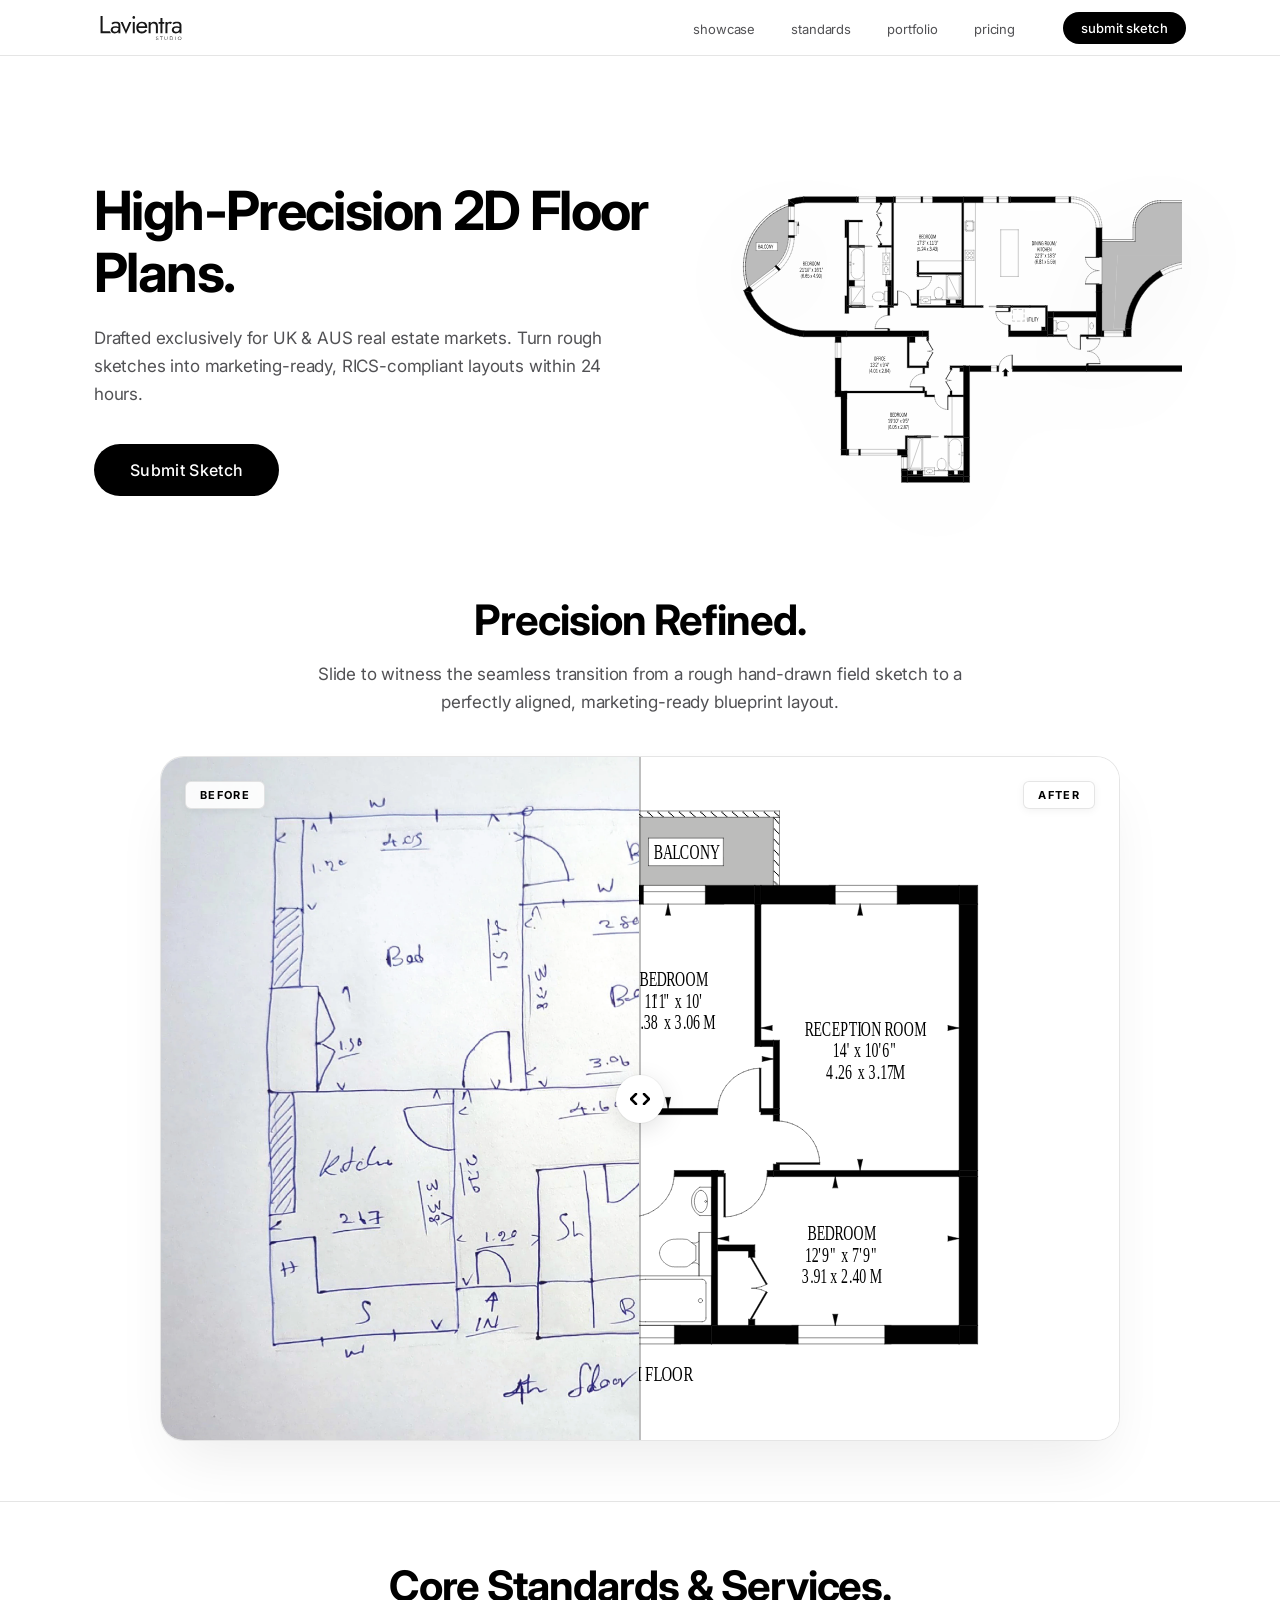
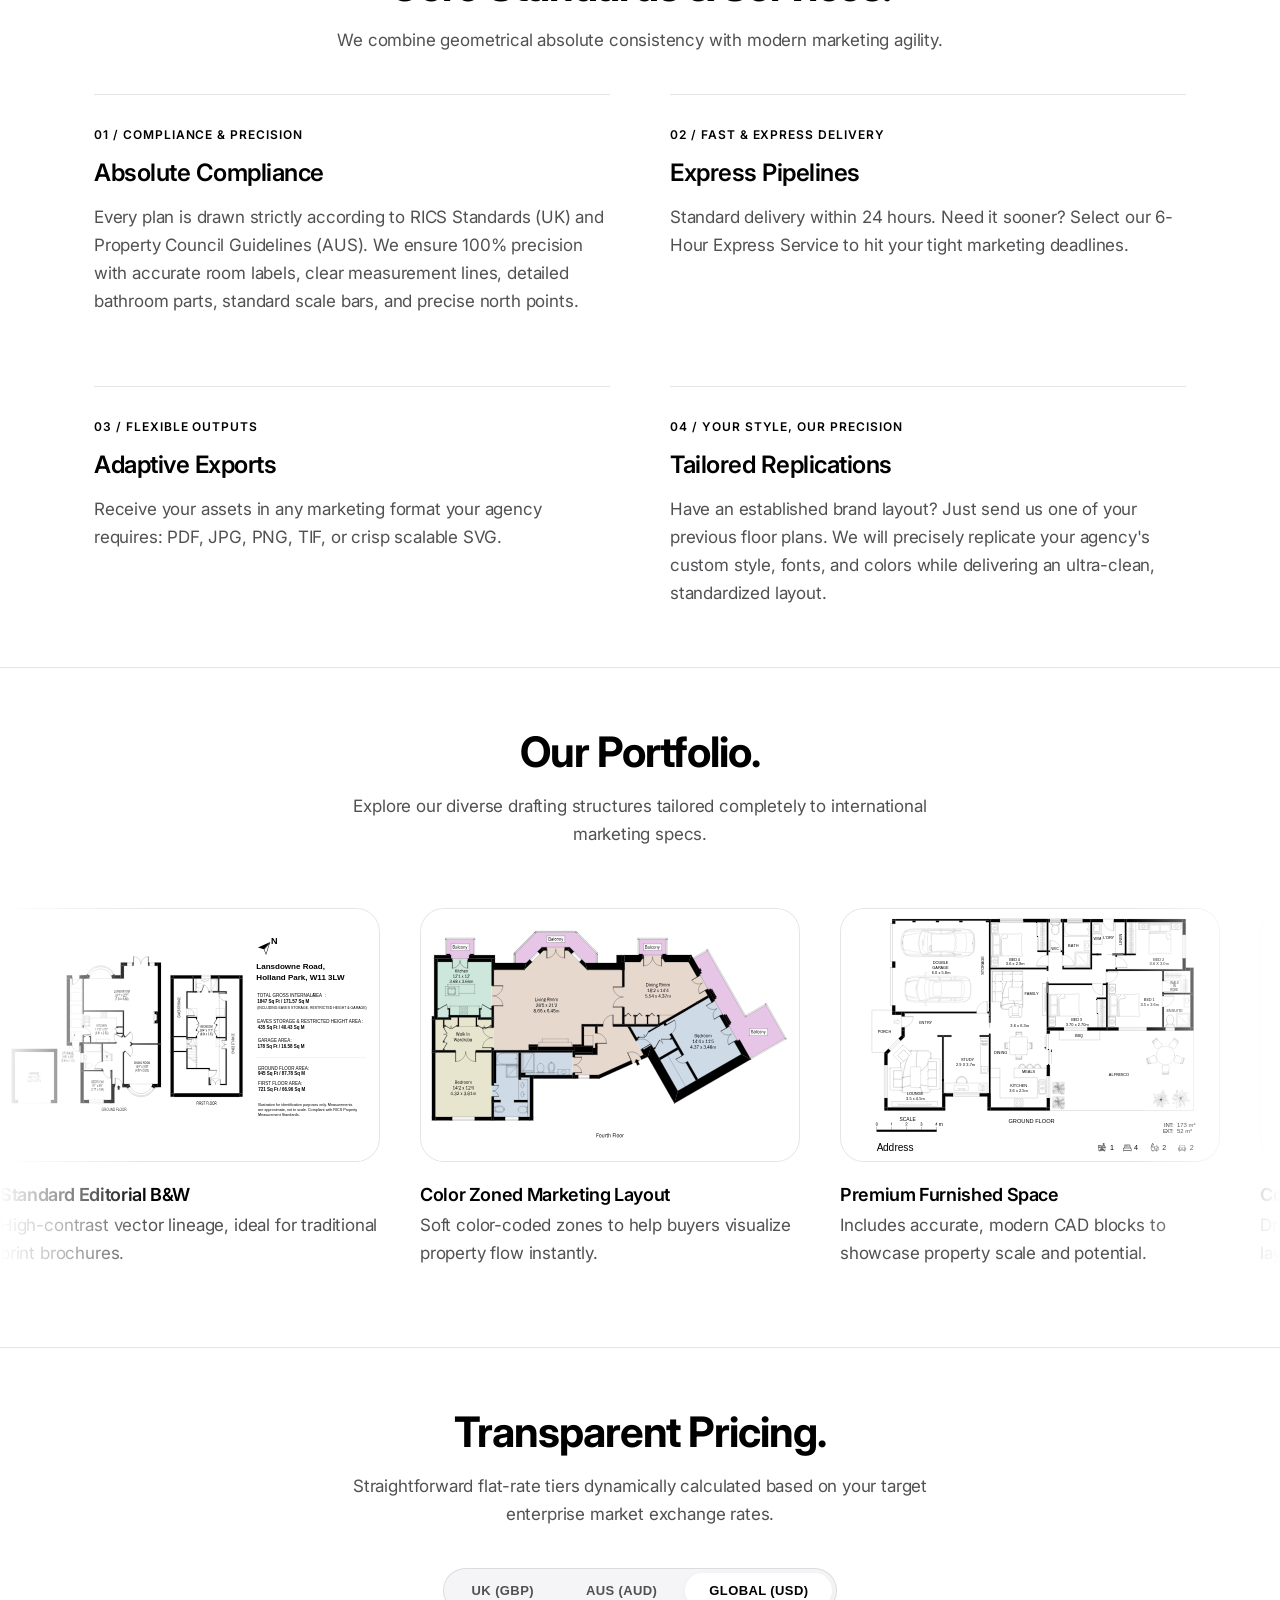
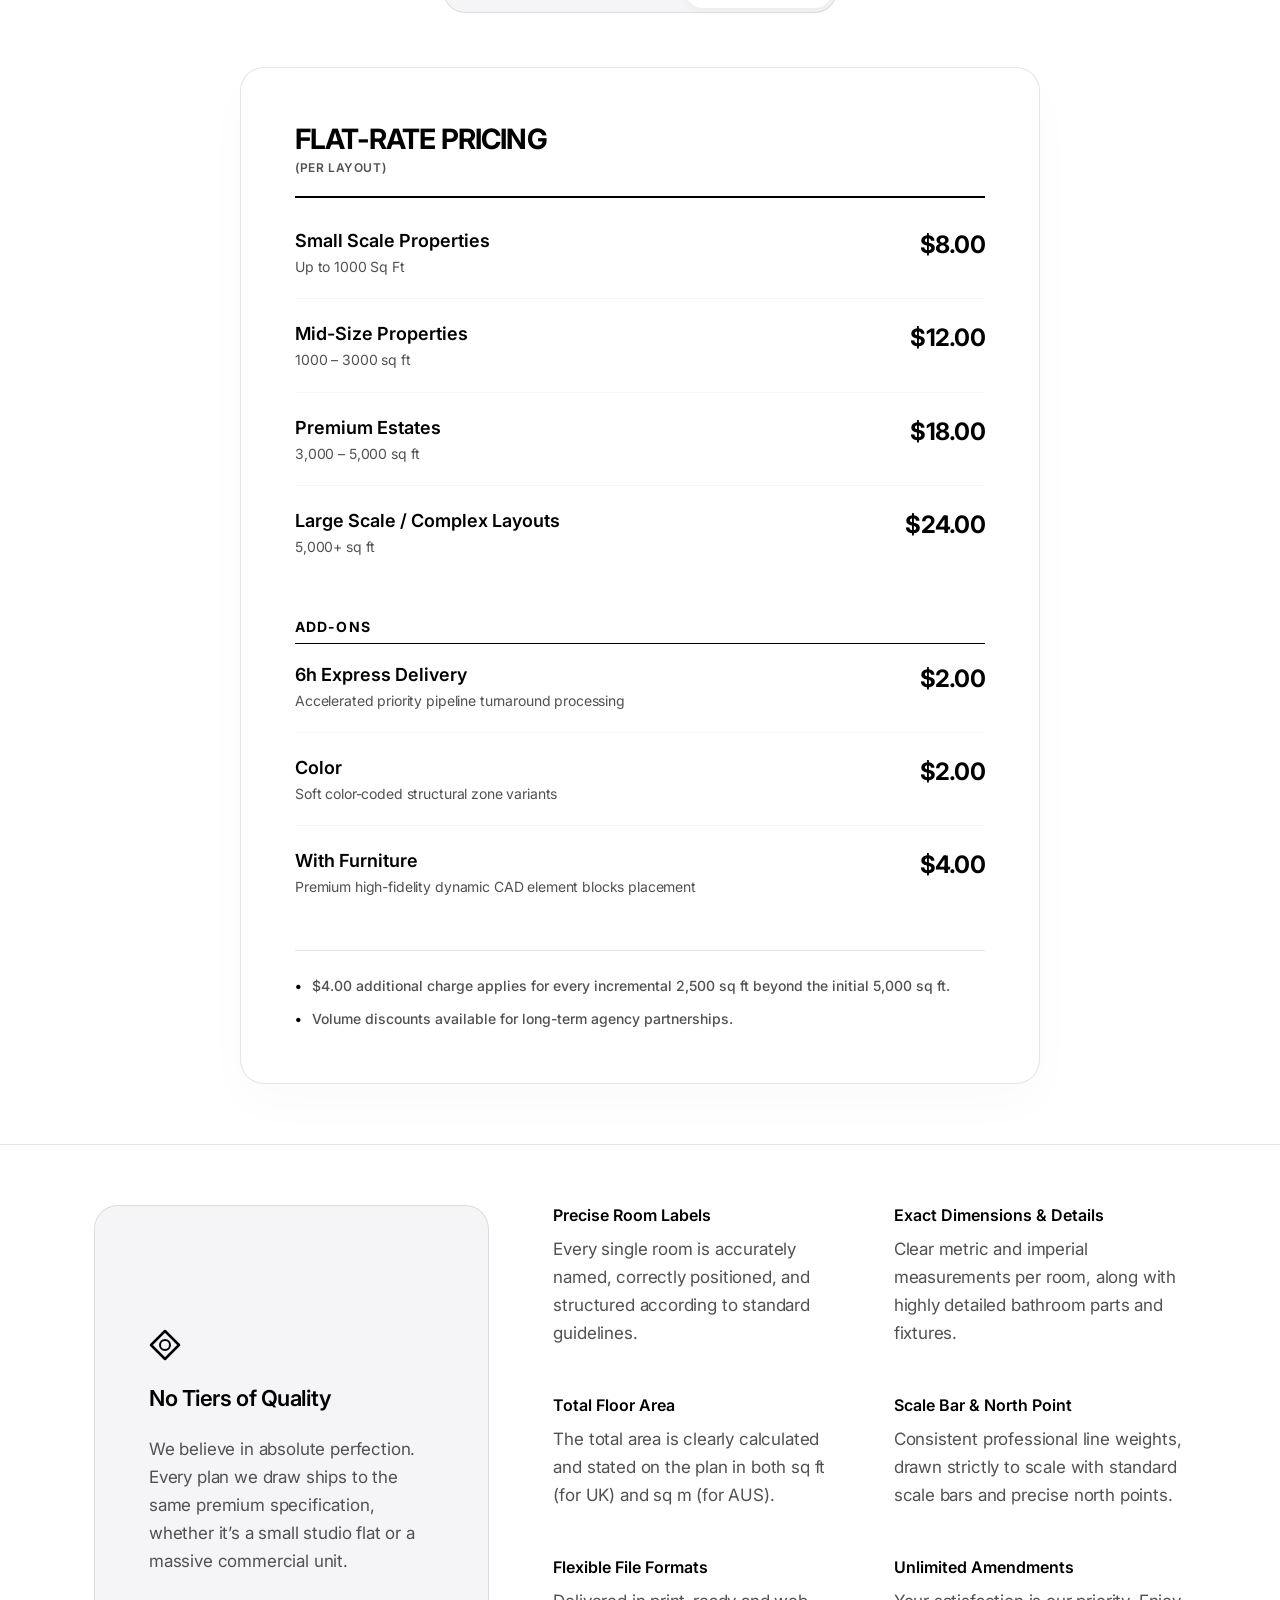
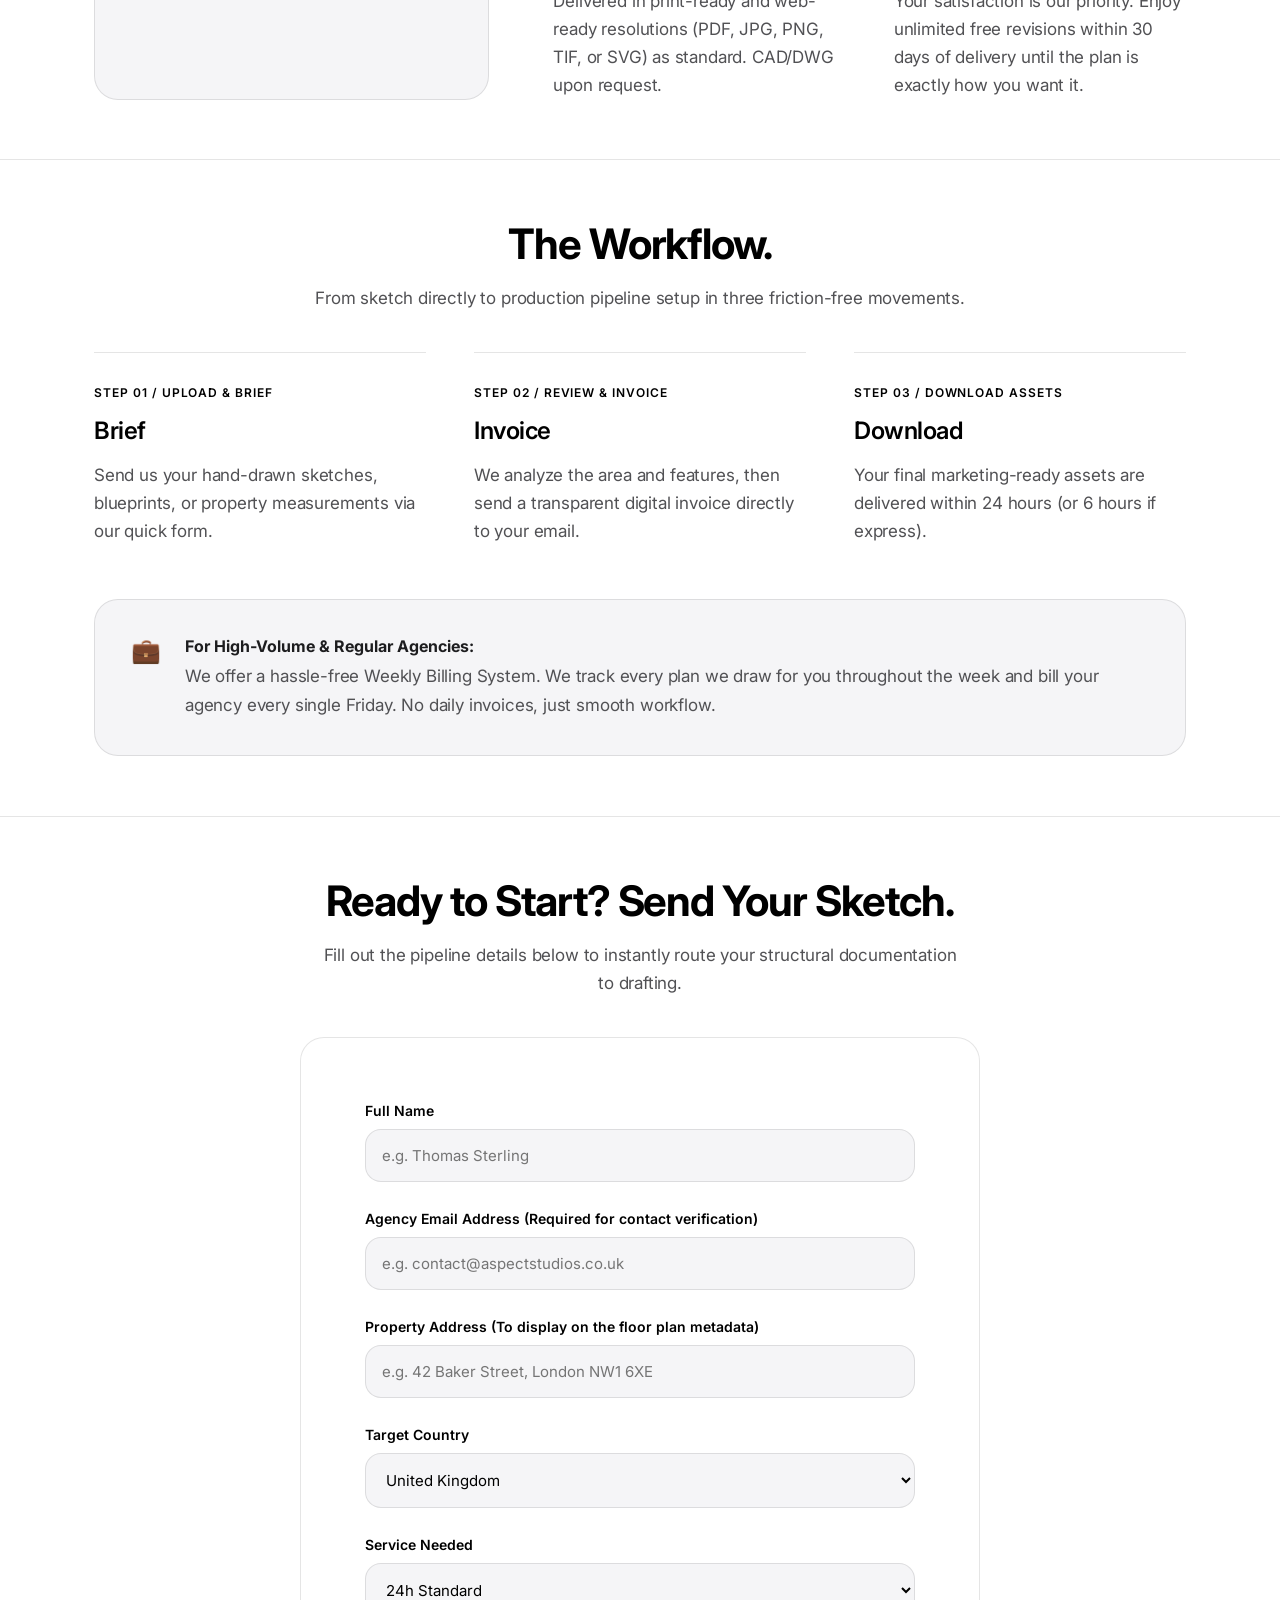
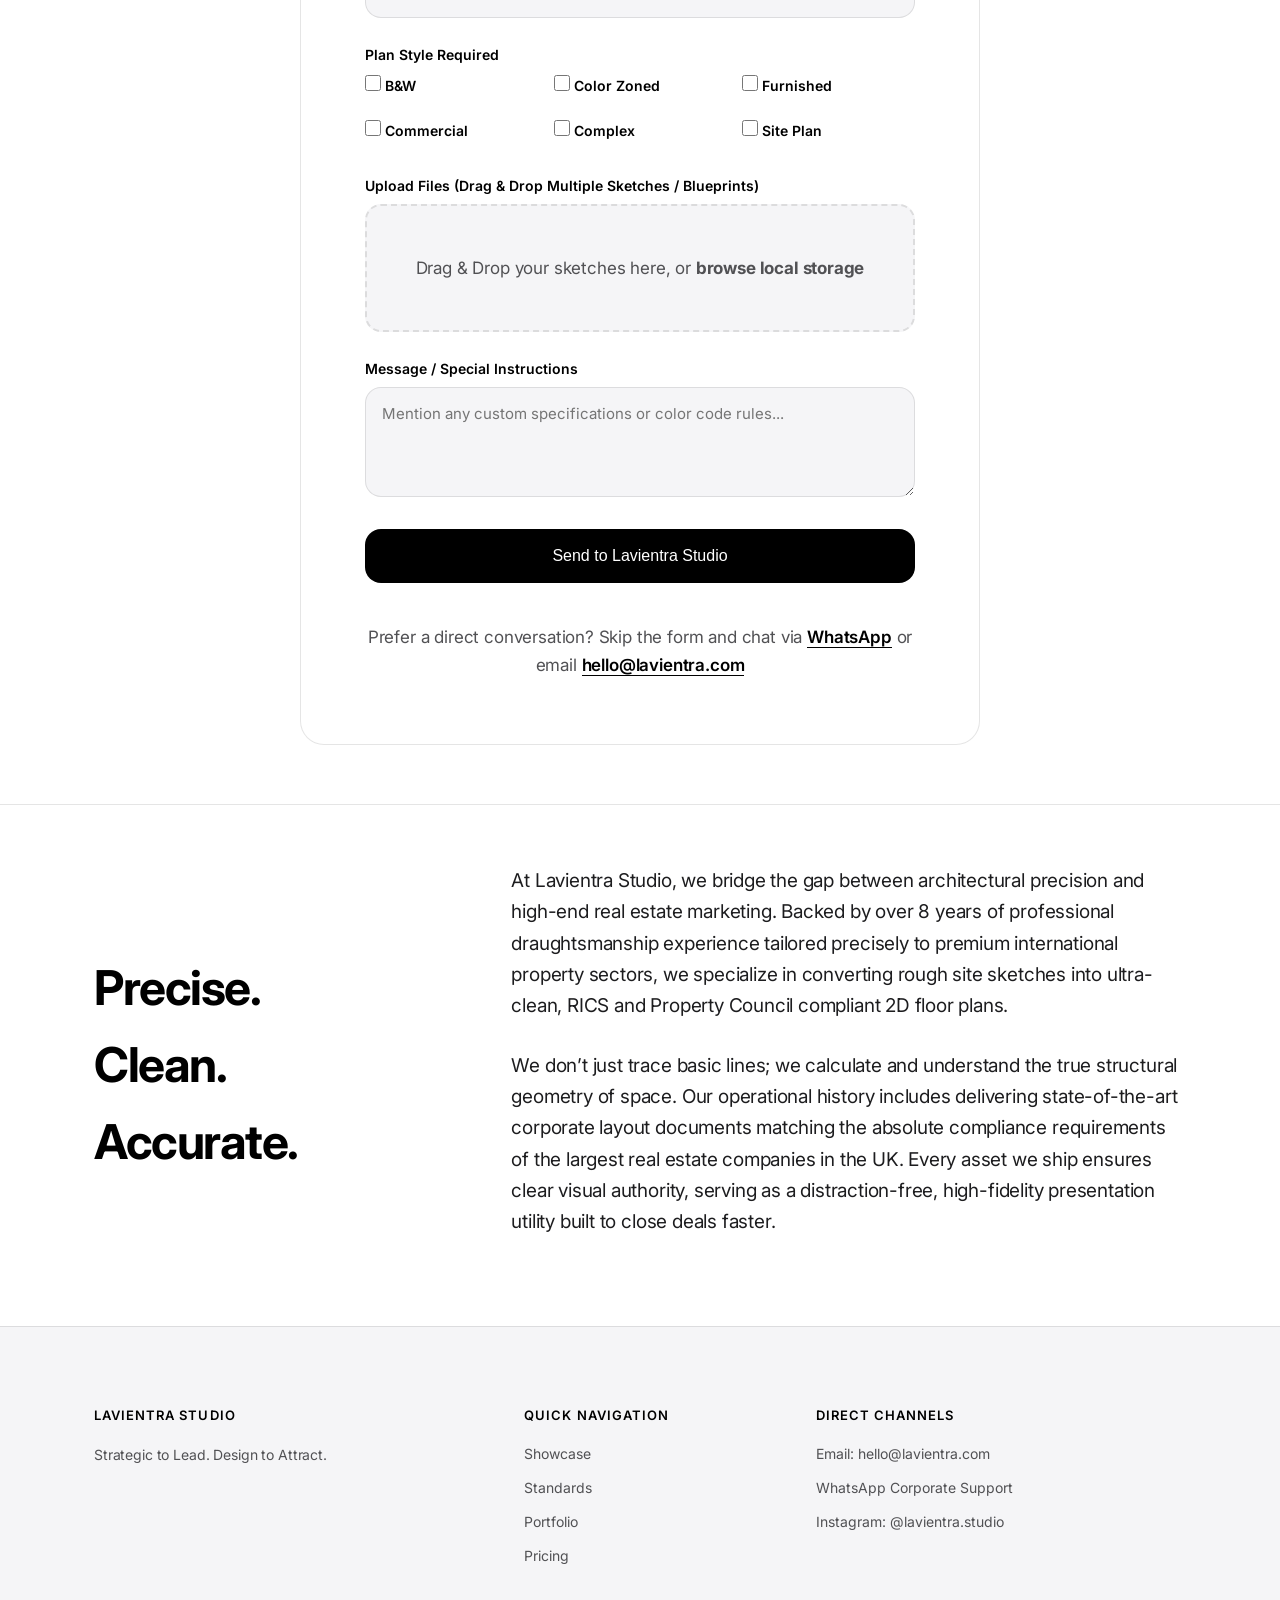
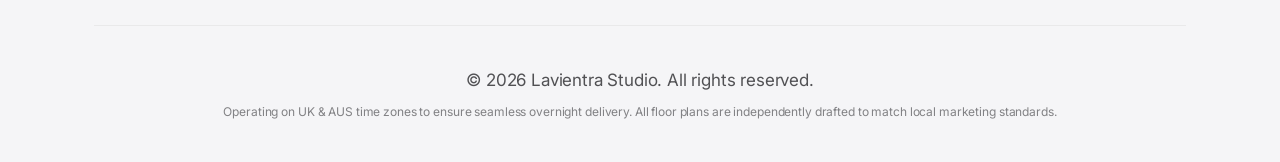
==== commit b3800f13: "Update index.html" ====
--- a/index.html
+++ b/index.html
@@ -119,7 +119,7 @@
                 <p>Explore our diverse drafting structures tailored completely to international marketing specs.</p>
             </div>
         </div>
-        <div class="portfolio-scroller-container">
+        <div class="portfolio-scroller-container" id="portfolioScroller">
             <div class="portfolio-track" id="portfolioTrack"></div>
         </div>
     </section>
@@ -406,9 +406,16 @@
         </div>
     </footer>
 
-    <!-- Premium Lightbox Container -->
-    <div id="lightbox" onclick="closeLightbox()">
-        <img id="lightbox-img" src="" alt="Zoomed Portfolio View">
+    <!-- Advanced Interactive Zoom Lightbox -->
+    <div id="lightbox" class="lightbox-overlay">
+        <button class="lightbox-close-btn" onclick="closeLightbox()" aria-label="Close">✕</button>
+        <div class="lightbox-img-wrapper" id="lightboxImgWrapper">
+            <img id="lightbox-img" src="" alt="Zoomed Blueprint Asset">
+        </div>
+        <div class="lightbox-zoom-bar">
+            <span class="zoom-value-badge" id="zoomValBadge">Zoom: 0%</span>
+            <input type="range" min="0" max="60" value="0" class="lightbox-zoom-slider" id="lightboxZoomSlider">
+        </div>
     </div>
 
     <!-- Success Notification Popup Container -->
--- a/css/style.css
+++ b/css/style.css
@@ -1,5 +1,5 @@
 /* ==========================================================================
-   ADVANCED ARCHITECTURAL CSS GLOBAL SETUP
+   ADVANCED ARCHITECTURAL CSS GLOBAL SETUP (CLEAN LIGHT THEME)
    ========================================================================== */
 *, *::before, *::after { box-sizing: border-box; margin: 0; padding: 0; }
 
@@ -14,7 +14,6 @@
     --apple-bezier: cubic-bezier(0.25, 1, 0.5, 1);
     --radius-premium: 24px;
     --radius-card: 16px;
-    --invert-val: 0;
 }
 
 html { 
@@ -34,14 +33,13 @@
 
 .reveal-node { opacity: 0; transform: translateY(30px); transition: opacity 0.7s var(--apple-bezier), transform 0.7s var(--apple-bezier); will-change: transform, opacity; }
 .reveal-node.active { opacity: 1; transform: translateY(0); }
-.delay-1 { transition-delay: 0.1s; } .delay-2 { transition-delay: 0.2s; } .delay-3 { transition-delay: 0.3s; }
 
 @keyframes slideFromRight { 0% { opacity: 0; transform: translateX(50px); } 100% { opacity: 1; transform: translateX(0); } }
 
 /* Navigation Architecture Rules */
 nav { position: fixed; top: 0; left: 0; width: 100%; height: 56px; background: rgba(255, 255, 255, 0.75); backdrop-filter: blur(20px) saturate(180%); -webkit-backdrop-filter: blur(20px) saturate(180%); border-bottom: 1px solid var(--apple-border); z-index: 1000; display: flex; align-items: center; transition: background 0.3s; }
 .nav-container { display: flex; justify-content: space-between; align-items: center; width: 100%; position: relative; }
-.nav-logo-img { height: 28px; width: auto; display: block; filter: invert(var(--invert-val)); }
+.nav-logo-img { height: 28px; width: auto; display: block; }
 .nav-right-block { display: flex; align-items: center; gap: 48px; }
 .nav-links { display: flex; gap: 36px; list-style: none; }
 .nav-links a { text-decoration: none; color: var(--apple-muted); font-size: 13px; font-weight: 400; letter-spacing: -0.01em; transition: color 0.3s ease; }
@@ -189,28 +187,6 @@
 .footer-col a:hover { color: var(--luxury-black); }
 .footer-bottom { text-align: center; font-size: 13px; color: var(--apple-muted); padding-top: 40px; border-top: 1px solid rgba(0, 0, 0, 0.05); }
 
-/* ==========================================================================
-   🆕 PREMIUM AUTOMATED DARK MODE ENGINE (System Native Integration)
-   ========================================================================== */
-@media (prefers-color-scheme: dark) {
-    :root {
-        --apple-bg: #000000;
-        --apple-secondary-bg: #1c1c1e;
-        --apple-text: #f5f5f7;
-        --apple-muted: #8e8e93;
-        --apple-border: rgba(255, 255, 255, 0.15);
-        --luxury-black: #ffffff;
-        --invert-val: 1; /* Inverts dark elements nicely to white */
-    }
-    
-    nav { background: rgba(0, 0, 0, 0.75); }
-    .slider-badge-label { background: rgba(0, 0, 0, 0.8); color: #ffffff; border: 1px solid rgba(255,255,255,0.15); }
-    .slider-handle-badge { background: #1c1c1e; color: #ffffff; }
-    #lightbox { background: rgba(0, 0, 0, 0.96); }
-    .success-popup-overlay { background: rgba(0, 0, 0, 0.85); }
-    .gallery-img-container { background: #1c1c1e; }
-}
-
 /* Adaptive Responsive Layout Structure */
 @media (max-width: 768px) {
     .mobile-toggle { display: block; }
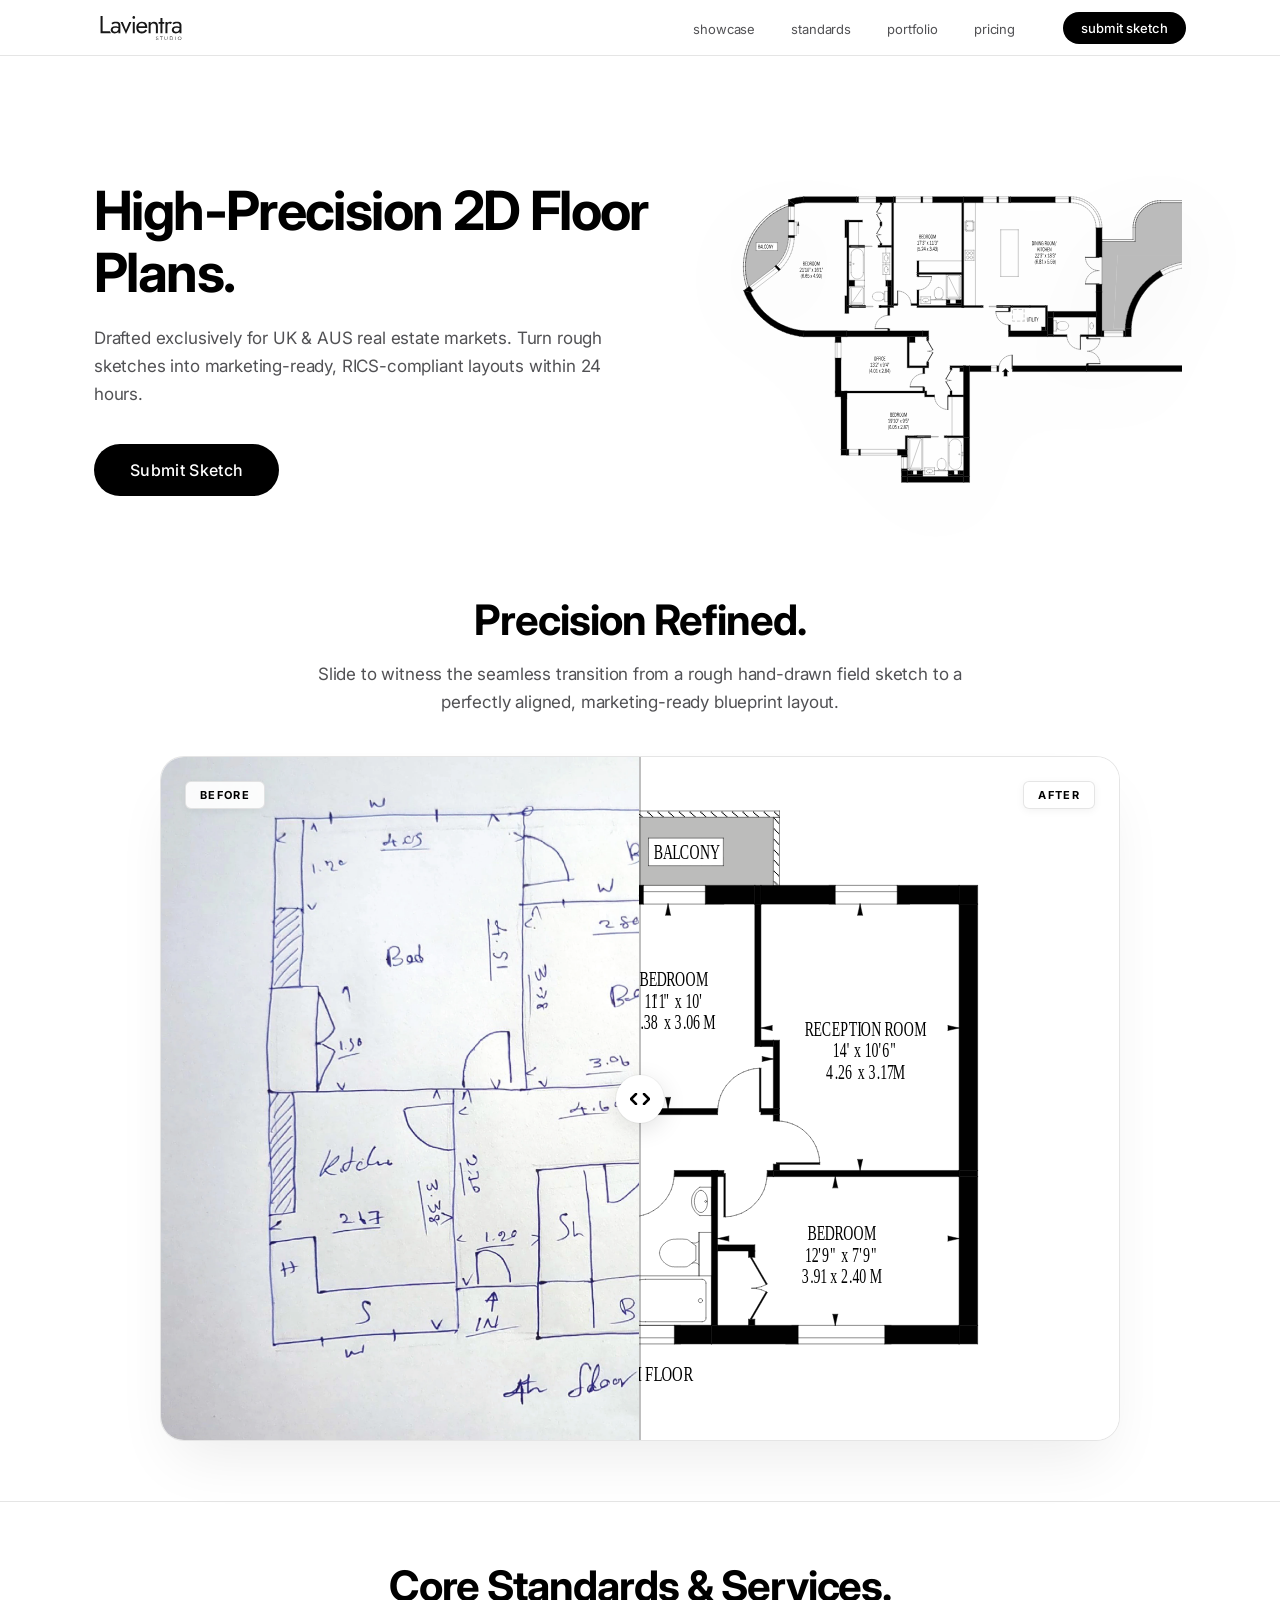
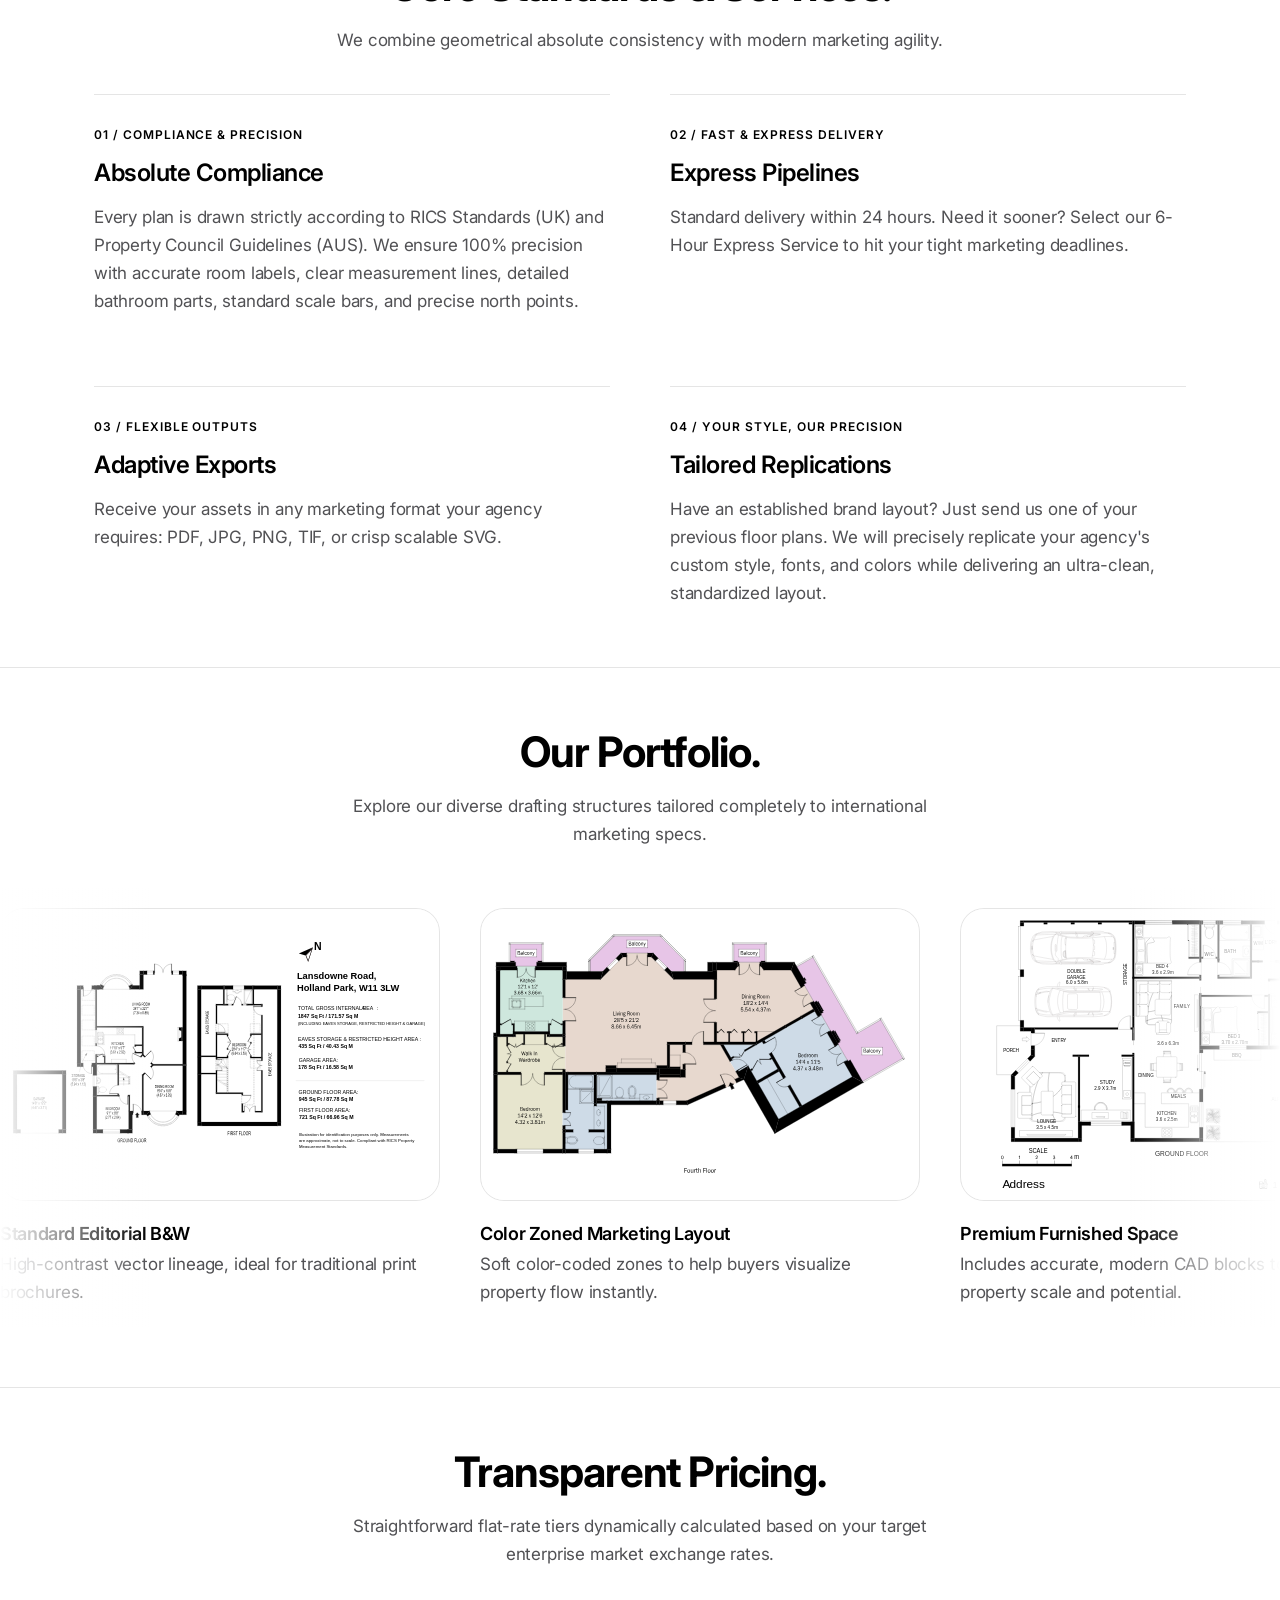
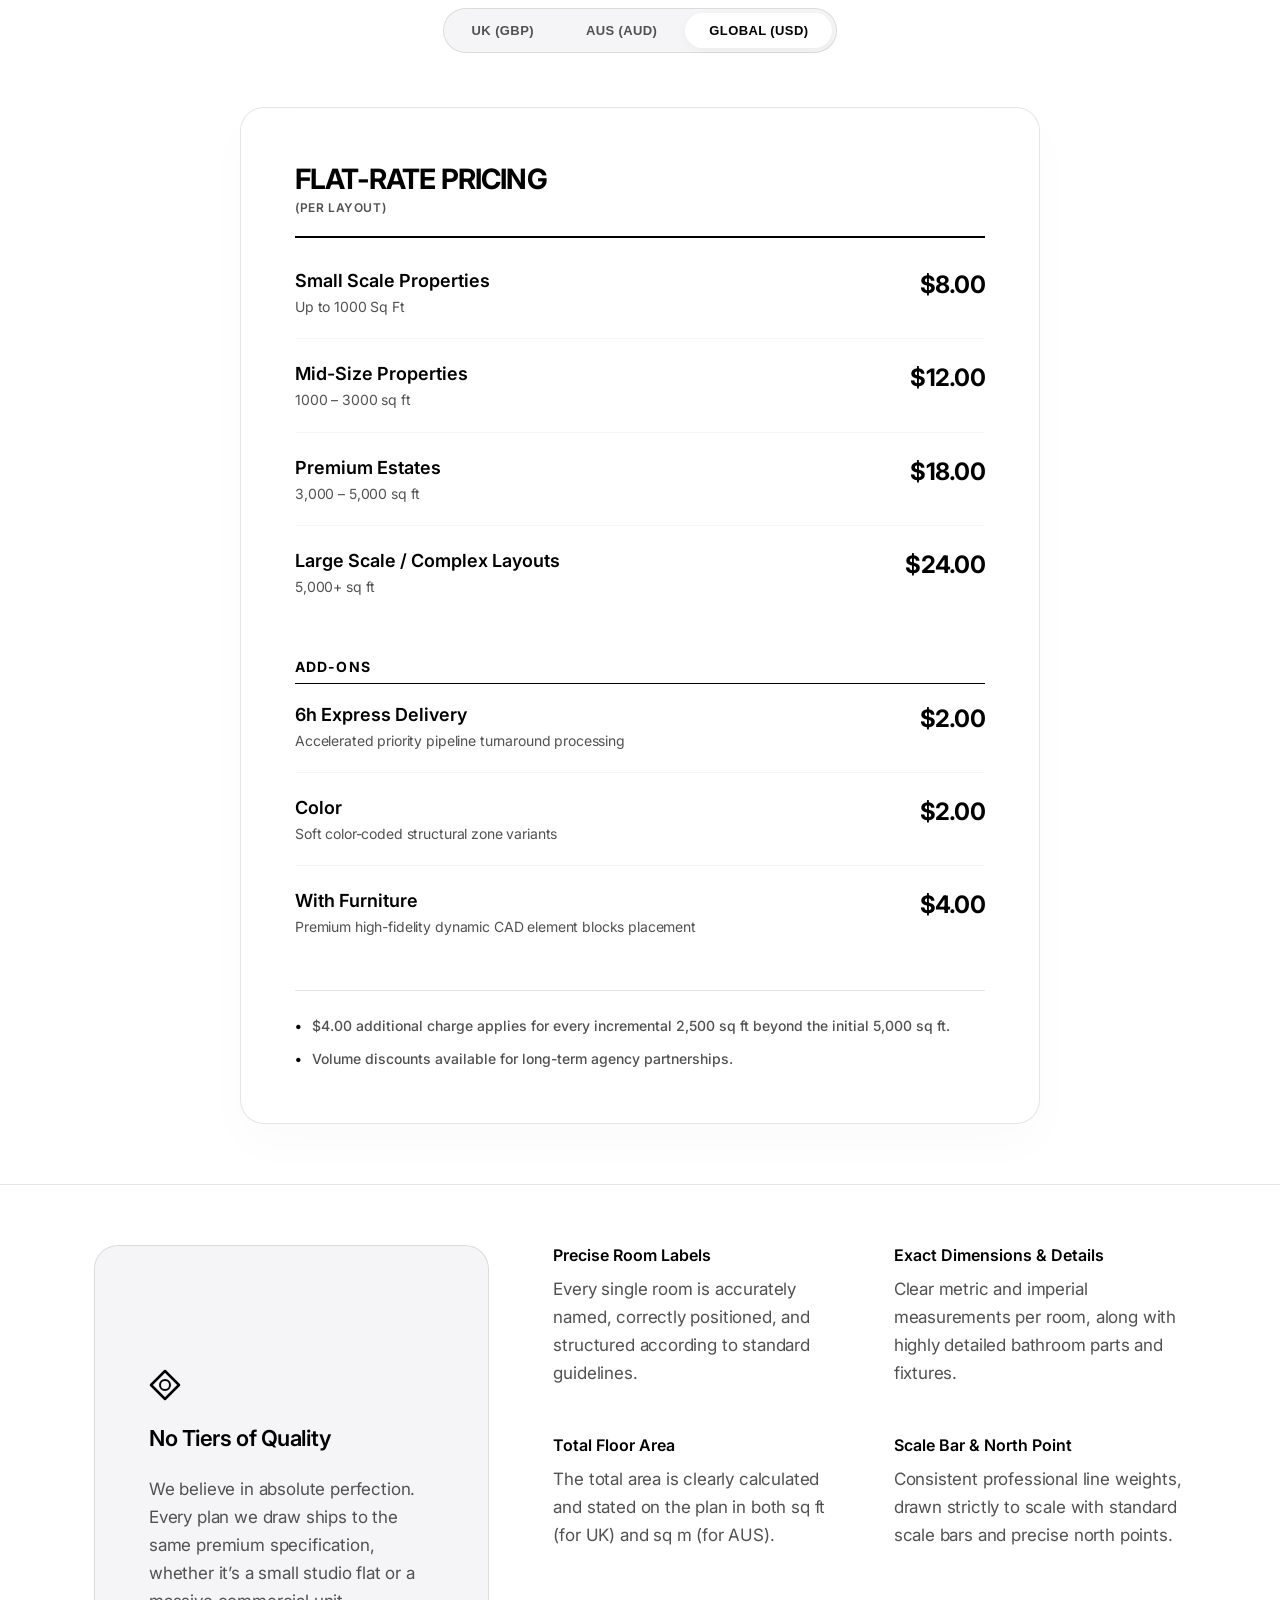
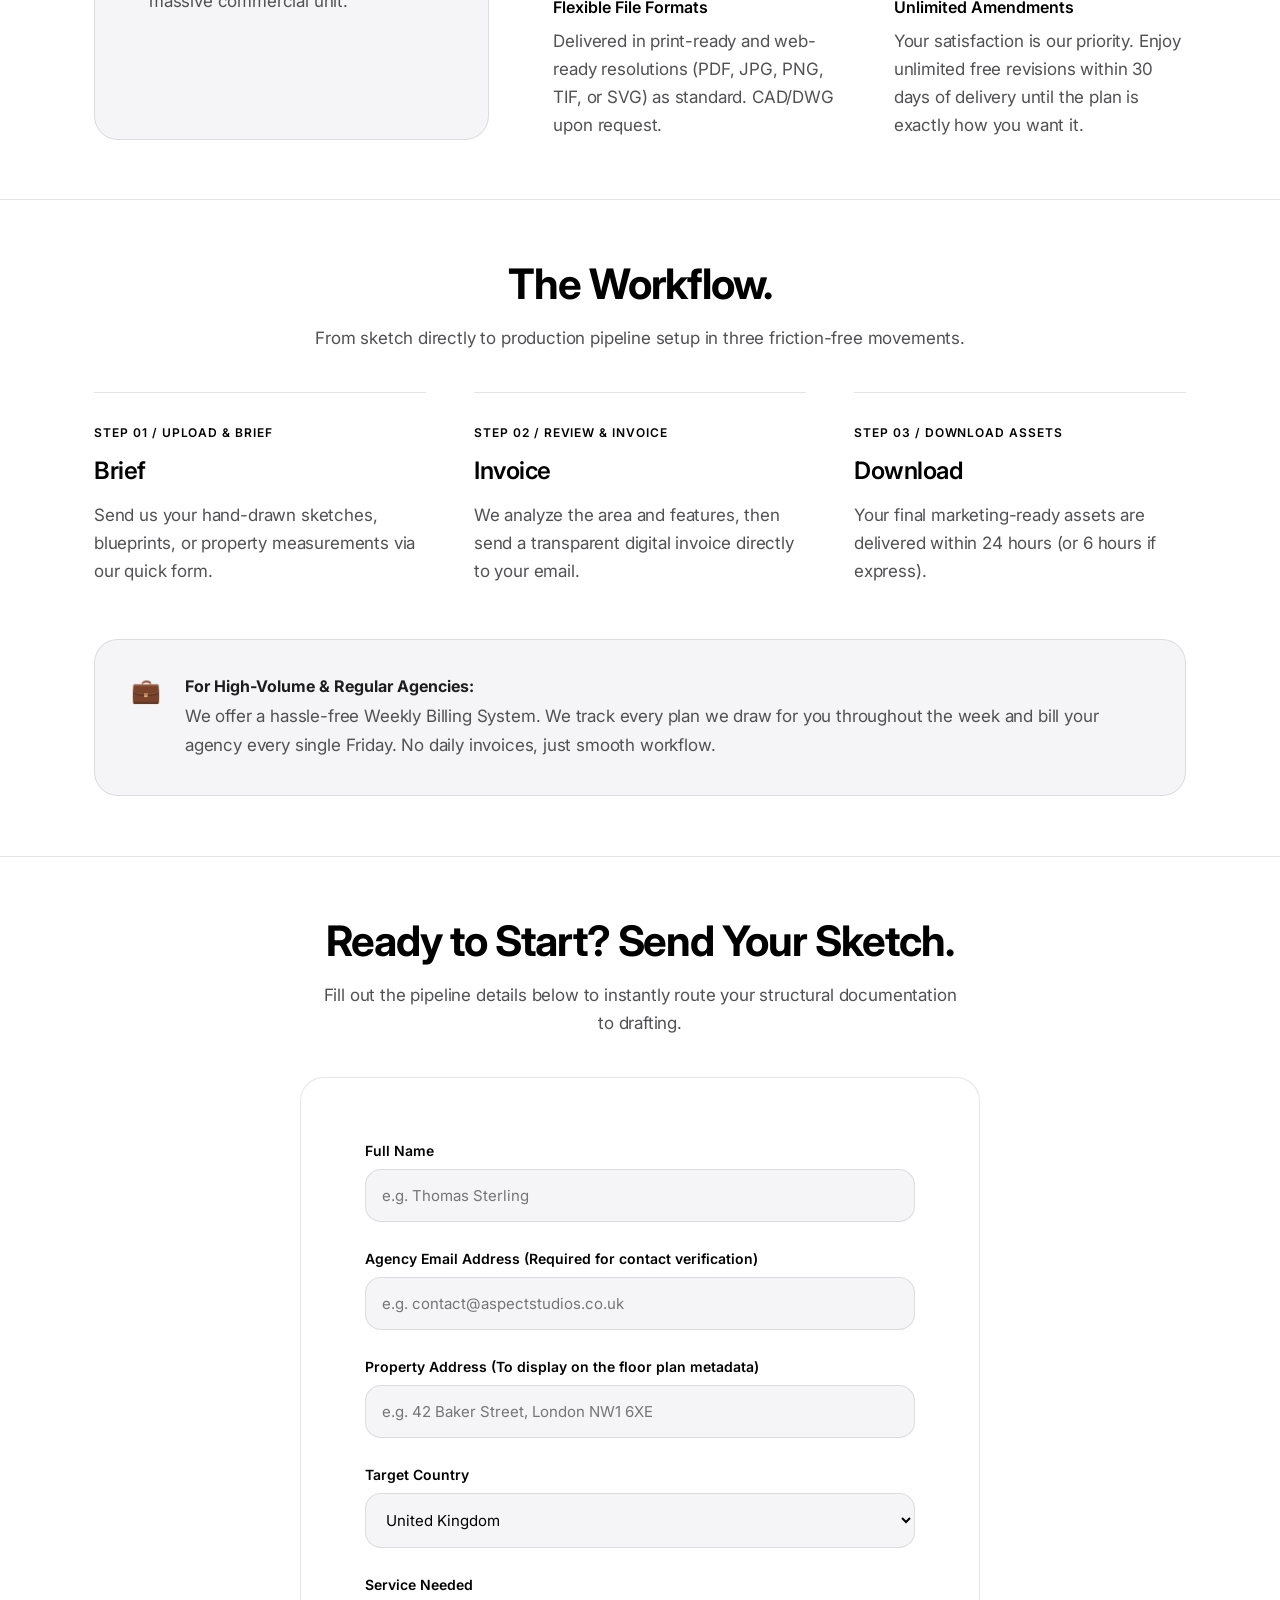
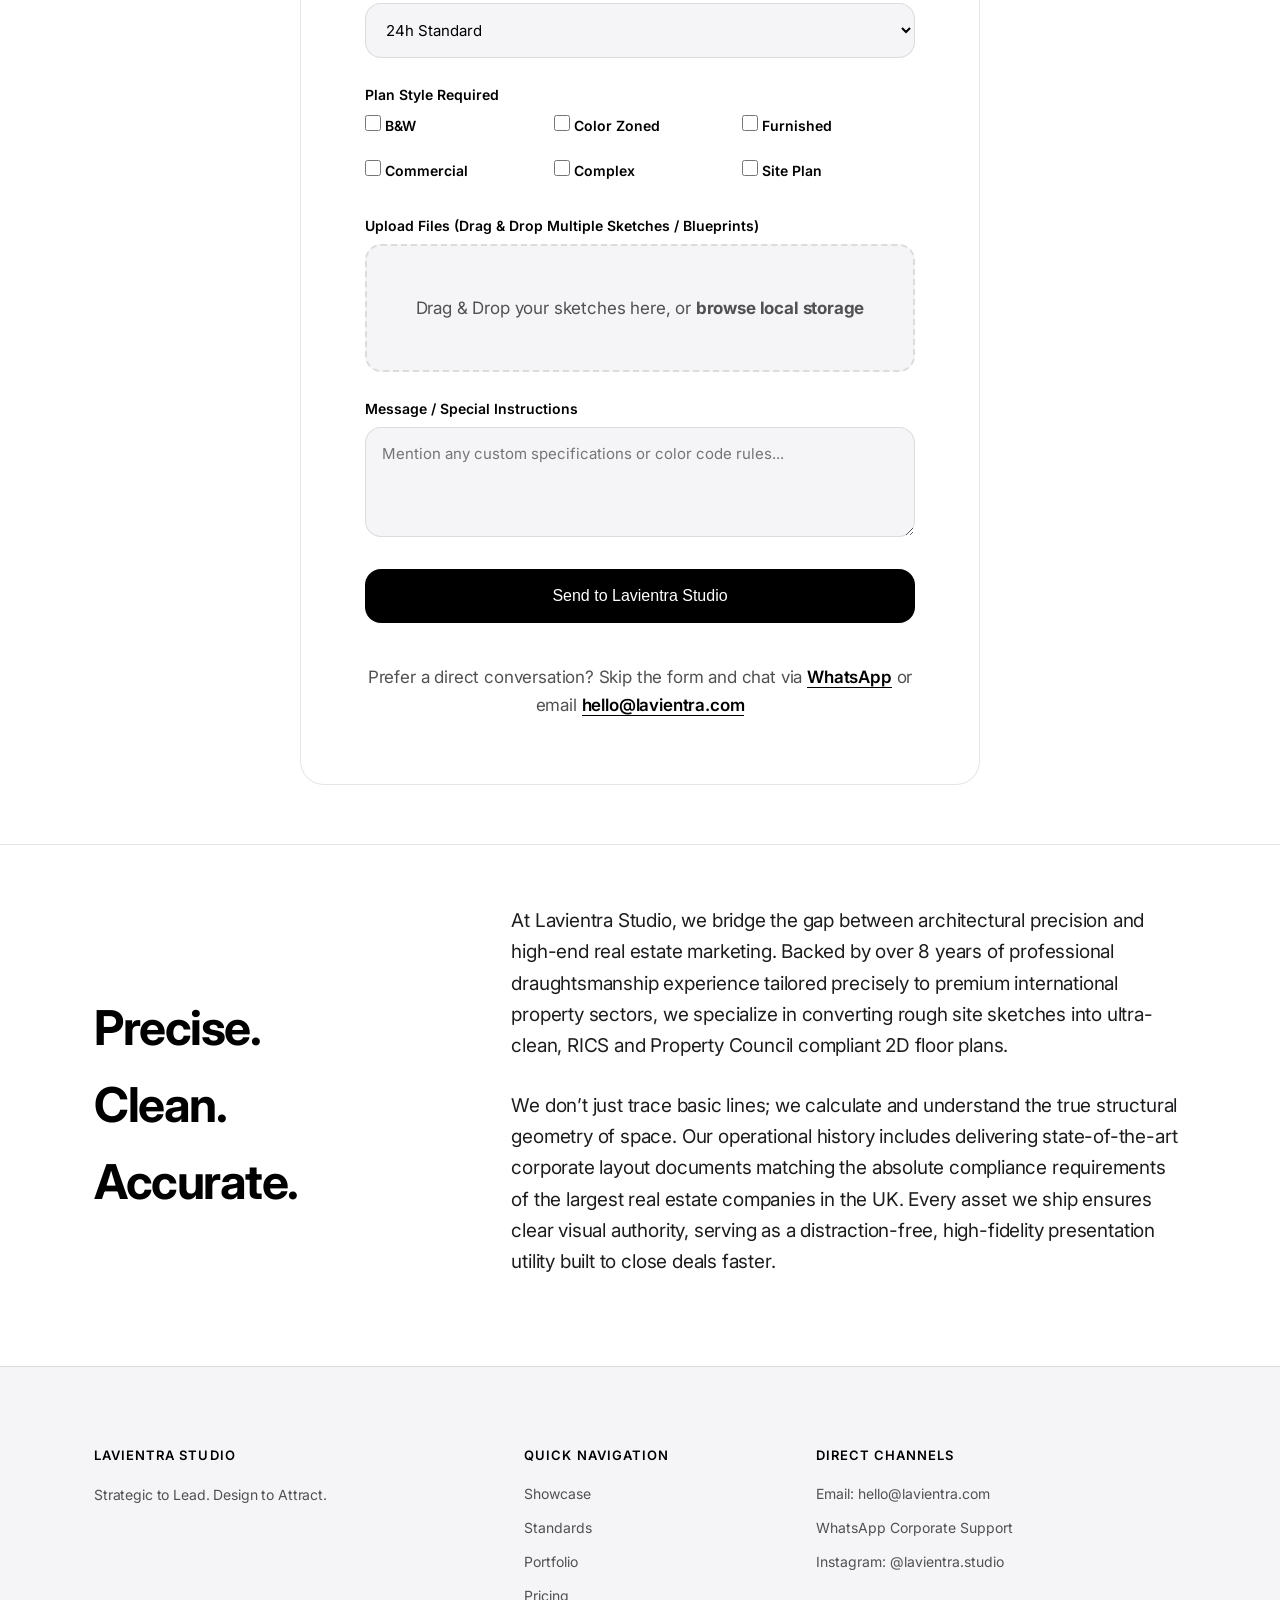
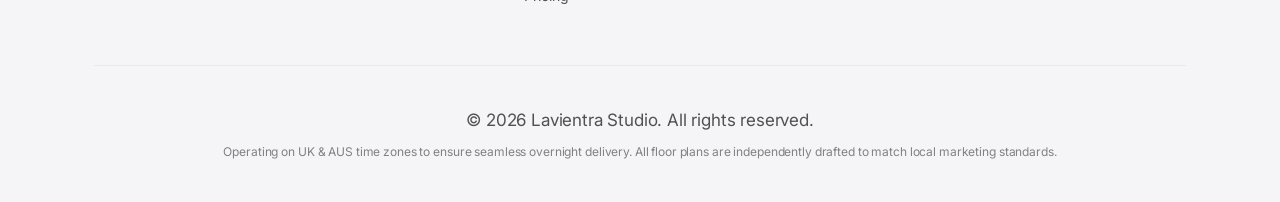
==== commit 84f99051: "Update comments and improve lightbox functionality" ====
--- a/index.html
+++ b/index.html
@@ -119,6 +119,8 @@
                 <p>Explore our diverse drafting structures tailored completely to international marketing specs.</p>
             </div>
         </div>
+        
+        <!-- Advanced Interactive Scroller -->
         <div class="portfolio-scroller-container" id="portfolioScroller">
             <div class="portfolio-track" id="portfolioTrack"></div>
         </div>
@@ -406,19 +408,20 @@
         </div>
     </footer>
 
-    <!-- Advanced Interactive Zoom Lightbox -->
+    <!-- Bug-Free Zoom Lightbox -->
     <div id="lightbox" class="lightbox-overlay">
         <button class="lightbox-close-btn" onclick="closeLightbox()" aria-label="Close">✕</button>
-        <div class="lightbox-img-wrapper" id="lightboxImgWrapper">
+        <div class="lightbox-img-wrapper" id="lightboxImgWrapper" onclick="closeLightbox()">
+            <!-- The click on the image itself will also close it now -->
             <img id="lightbox-img" src="" alt="Zoomed Blueprint Asset">
         </div>
-        <div class="lightbox-zoom-bar">
+        <div class="lightbox-zoom-bar" onclick="event.stopPropagation()">
             <span class="zoom-value-badge" id="zoomValBadge">Zoom: 0%</span>
             <input type="range" min="0" max="60" value="0" class="lightbox-zoom-slider" id="lightboxZoomSlider">
         </div>
     </div>
 
-    <!-- Success Notification Popup Container -->
+    <!-- Success Notification Popup -->
     <div id="successPopup" class="success-popup-overlay">
         <div class="success-popup-card">
             <div class="success-icon-wrap">✓</div>
@@ -428,7 +431,7 @@
         </div>
     </div>
 
-    <!-- Load JavaScript globally -->
+    <!-- Load JavaScript -->
     <script src="js/main.js"></script>
 </body>
 </html>
--- a/css/style.css
+++ b/css/style.css
@@ -89,26 +89,105 @@
 .standard-num { font-size: 12px; font-weight: 600; color: var(--luxury-black); margin-bottom: 16px; display: block; text-transform: uppercase; letter-spacing: 0.08em; }
 .standard-card h3 { font-size: 24px; margin-bottom: 16px; }
 
-/* Infinite Scroll Portfolio Track Rules */
-.portfolio-scroller-container { width: 100%; overflow: hidden; position: relative; padding: 20px 0; white-space: nowrap; }
+/* Dynamic Portfolio Scroller (With Speed Boost & Interactive Drag) */
+.portfolio-scroller-container { 
+    width: 100%; 
+    overflow-x: auto; 
+    position: relative; 
+    padding: 20px 0; 
+    white-space: nowrap; 
+    cursor: grab;
+    user-select: none;
+    scrollbar-width: none; /* Hide standard scrollbars for clean look */
+}
+.portfolio-scroller-container::-webkit-scrollbar { display: none; }
+.portfolio-scroller-container.active-drag { cursor: grabbing; }
+
 .portfolio-scroller-container::before, .portfolio-scroller-container::after { content: ''; position: absolute; top: 0; width: 150px; height: 100%; z-index: 2; pointer-events: none; }
 .portfolio-scroller-container::before { left: 0; background: linear-gradient(to right, var(--apple-bg) 0%, transparent 100%); }
 .portfolio-scroller-container::after { right: 0; background: linear-gradient(to left, var(--apple-bg) 0%, transparent 100%); }
-.portfolio-track { display: flex; gap: 40px; width: max-content; animation: infiniteScroll 80s linear infinite; }
-.portfolio-track:hover { animation-play-state: paused; }
+
+.portfolio-track { 
+    display: flex; 
+    gap: 40px; 
+    width: max-content; 
+    animation: infiniteScroll 71s linear infinite; /* Increased speed by 12% */
+    will-change: transform;
+}
+.portfolio-scroller-container:hover .portfolio-track,
+.portfolio-scroller-container.active-drag .portfolio-track { 
+    animation-play-state: paused; 
+}
+
 @keyframes infiniteScroll { 0% { transform: translateX(0); } 100% { transform: translateX(-50%); } }
 
-.gallery-item { width: 380px; flex-shrink: 0; display: flex; flex-direction: column; text-decoration: none; cursor: zoom-in; white-space: normal; }
-.gallery-img-container { background: #ffffff; border-radius: var(--radius-premium); overflow: hidden; aspect-ratio: 30 / 20; border: 1px solid var(--apple-border); margin-bottom: 22px; display: flex; align-items: center; justify-content: center; }
+/* Portfolio Item Cards (Slightly Increased Size, Same Ratio 30/20) */
+.gallery-item { 
+    width: 440px; /* Increased card box size */
+    flex-shrink: 0; 
+    display: flex; 
+    flex-direction: column; 
+    text-decoration: none; 
+    cursor: zoom-in; 
+    white-space: normal; 
+}
+.gallery-img-container { 
+    background: #ffffff; 
+    border-radius: var(--radius-premium); 
+    overflow: hidden; 
+    aspect-ratio: 30 / 20; /* Maintained original geometrical aspect ratio */
+    border: 1px solid var(--apple-border); 
+    margin-bottom: 22px; 
+    display: flex; 
+    align-items: center; 
+    justify-content: center; 
+}
 .gallery-item img { width: 100%; height: 100%; object-fit: contain; transition: transform 0.6s cubic-bezier(0.16, 1, 0.3, 1); }
 .gallery-item:hover img { transform: scale(1.02); }
 .gallery-meta h4 { font-size: 18px; font-weight: 600; margin-bottom: 6px; color: var(--luxury-black); letter-spacing: -0.02em; }
 
-/* Lightbox Modal */
-#lightbox { position: fixed; top: 0; left: 0; width: 100%; height: 100%; background: rgba(255, 255, 255, 0.96); display: none; align-items: center; justify-content: center; z-index: 9999; cursor: zoom-out; opacity: 0; transition: opacity 0.4s var(--apple-bezier); }
-#lightbox.active { opacity: 1; }
-#lightbox img { max-width: 90%; max-height: 90%; border-radius: 8px; box-shadow: 0 30px 60px rgba(0,0,0,0.12); transform: scale(0.95); transition: transform 0.4s var(--apple-bezier); }
-#lightbox.active img { transform: scale(1); }
+/* Interactive Zoom Lightbox Engine */
+.lightbox-overlay { 
+    position: fixed; top: 0; left: 0; width: 100vw; height: 100vh; 
+    background: rgba(255, 255, 255, 0.96); 
+    backdrop-filter: blur(20px); -webkit-backdrop-filter: blur(20px);
+    display: none; flex-direction: column; align-items: center; justify-content: center; 
+    z-index: 10000; opacity: 0; transition: opacity 0.4s var(--apple-bezier); 
+}
+.lightbox-overlay.active { display: flex; opacity: 1; }
+
+.lightbox-close-btn { 
+    position: absolute; top: 28px; right: 36px; 
+    background: var(--apple-secondary-bg); border: 1px solid var(--apple-border); 
+    width: 44px; height: 44px; border-radius: 50%; font-size: 20px; 
+    color: var(--luxury-black); cursor: pointer; display: flex; align-items: center; justify-content: center;
+    transition: all 0.2s ease; z-index: 10001;
+}
+.lightbox-close-btn:hover { background: var(--luxury-black); color: #ffffff; transform: scale(1.05); }
+
+.lightbox-img-wrapper { 
+    max-width: 85vw; max-height: 75vh; display: flex; align-items: center; justify-content: center; 
+    cursor: pointer; overflow: hidden; border-radius: 12px;
+}
+.lightbox-img-wrapper img { 
+    max-width: 100%; max-height: 75vh; object-fit: contain; 
+    transition: transform 0.15s ease-out; transform-origin: center center;
+}
+
+.lightbox-zoom-bar { 
+    position: absolute; bottom: 36px; display: flex; align-items: center; gap: 20px; 
+    background: rgba(245, 245, 247, 0.92); padding: 12px 28px; border-radius: 980px; 
+    border: 1px solid var(--apple-border); box-shadow: 0 10px 30px rgba(0,0,0,0.06);
+}
+.zoom-value-badge { font-size: 13px; font-weight: 600; color: var(--luxury-black); min-width: 76px; letter-spacing: 0.02em; }
+.lightbox-zoom-slider { 
+    -webkit-appearance: none; appearance: none; width: 180px; height: 4px; 
+    background: rgba(0,0,0,0.15); border-radius: 2px; outline: none; 
+}
+.lightbox-zoom-slider::-webkit-slider-thumb { 
+    -webkit-appearance: none; appearance: none; width: 16px; height: 16px; 
+    border-radius: 50%; background: var(--luxury-black); cursor: pointer; 
+}
 
 /* Pricing Architecture */
 .pricing-toggle-zone { display: flex; justify-content: center; margin-bottom: 54px; }
@@ -221,4 +300,5 @@
     .specs-layout, .about-layout, .footer-grid { grid-template-columns: 1fr; gap: 48px; }
     .premium-pricing-card { padding: 32px 20px; }
     .portfolio-scroller-container::before, .portfolio-scroller-container::after { width: 40px; }
-}
+    .gallery-item { width: 320px; }
+}
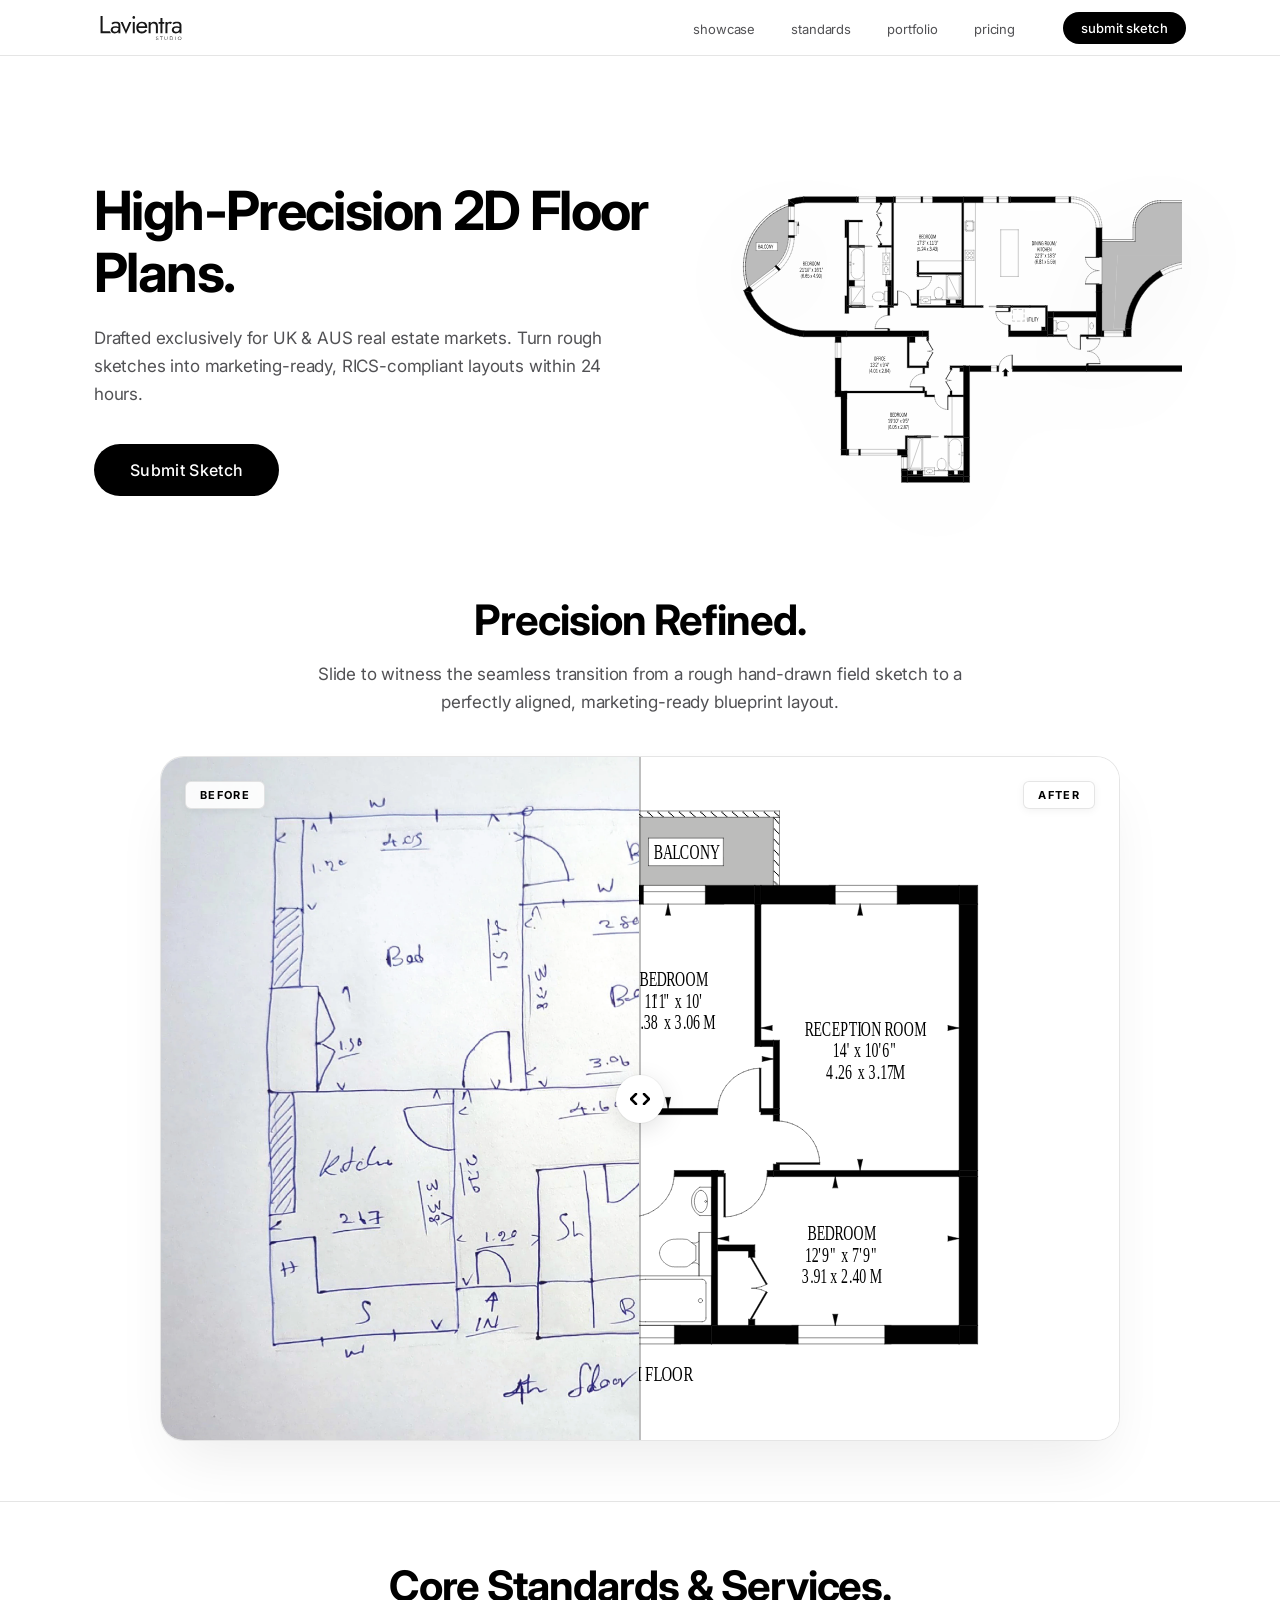
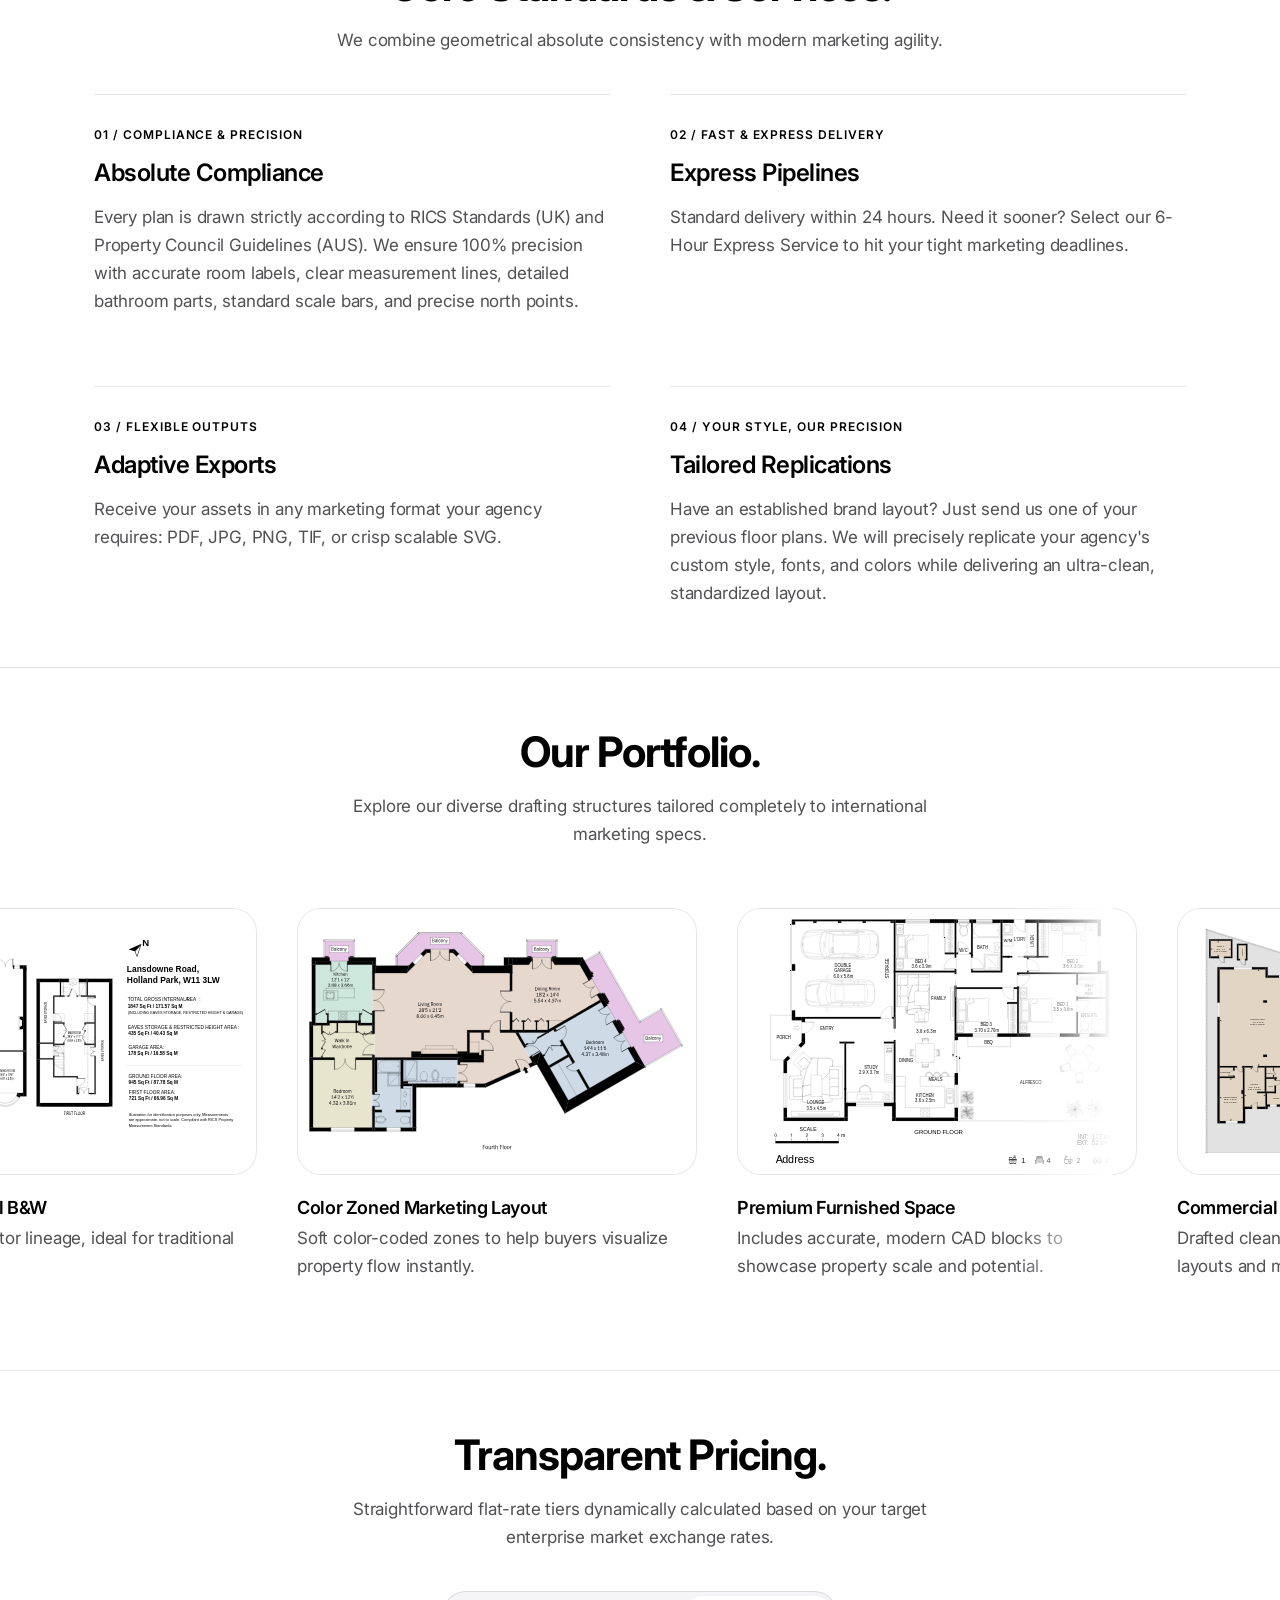
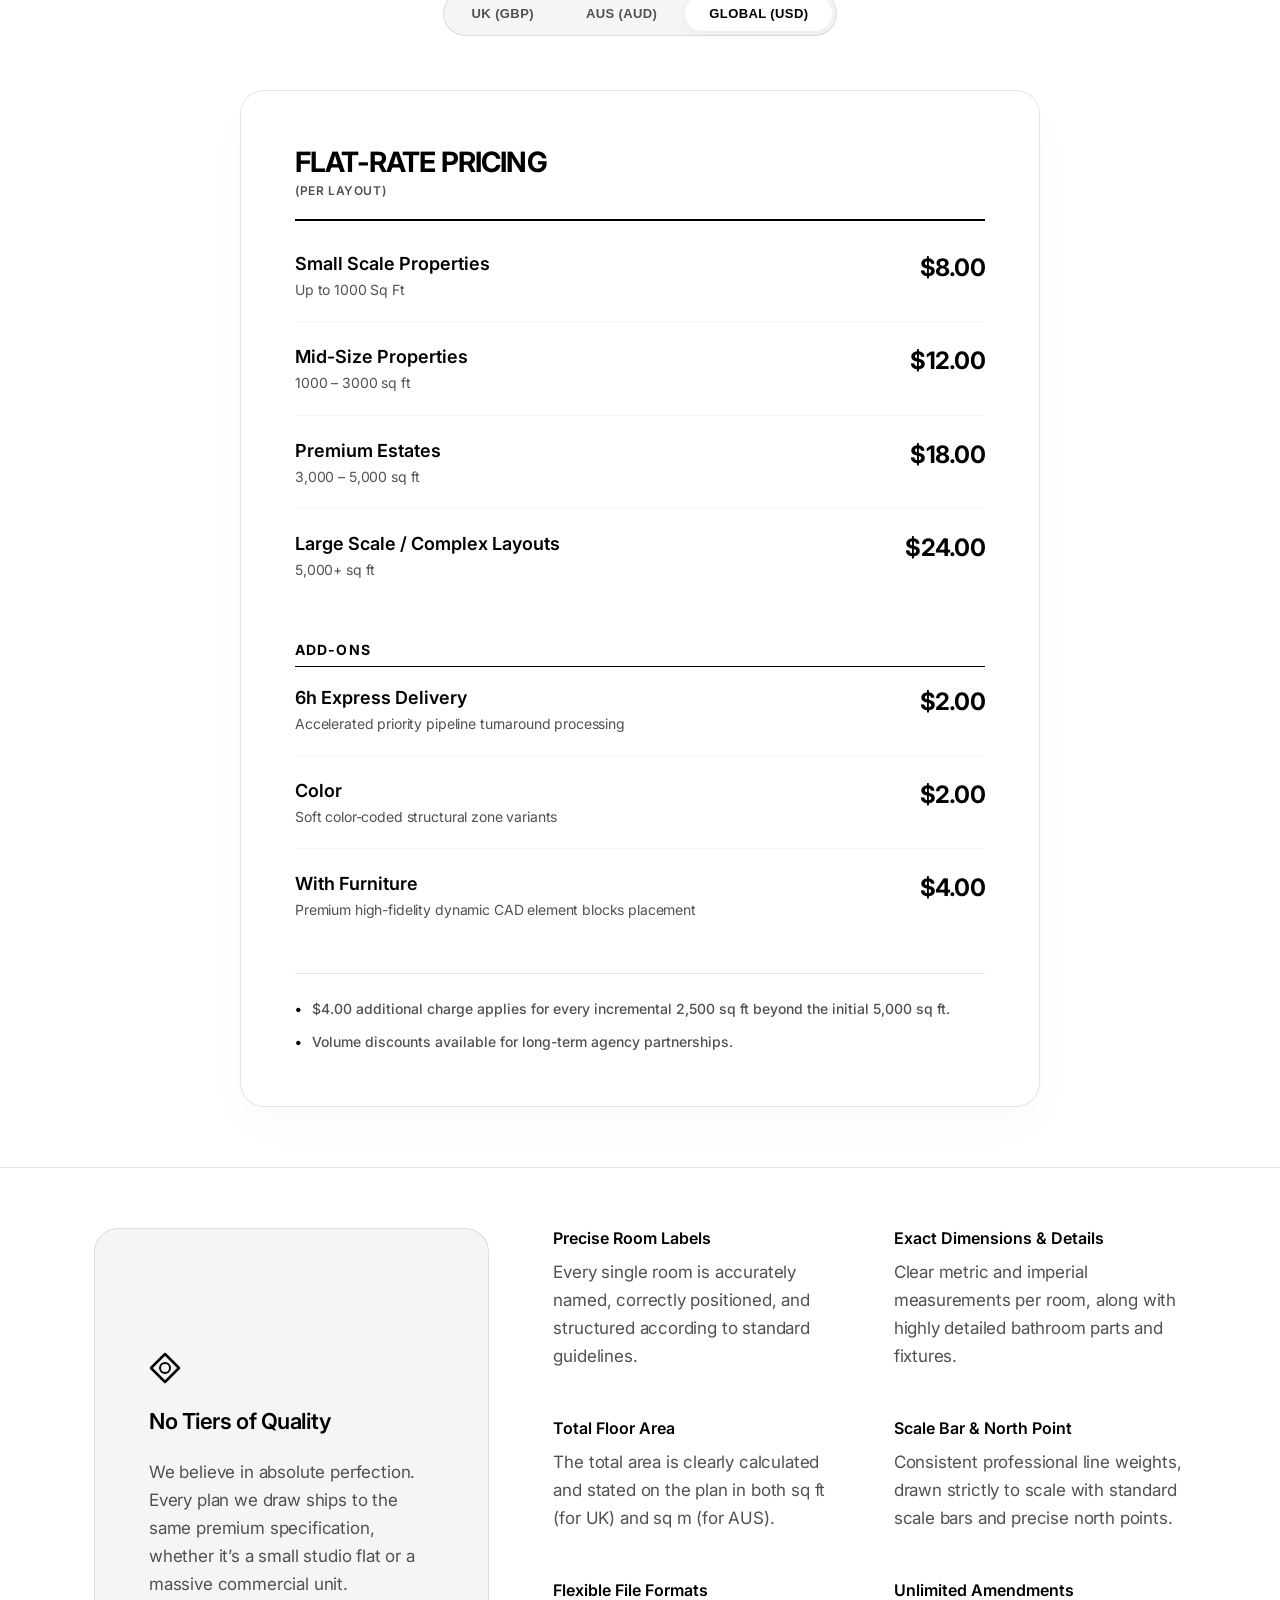
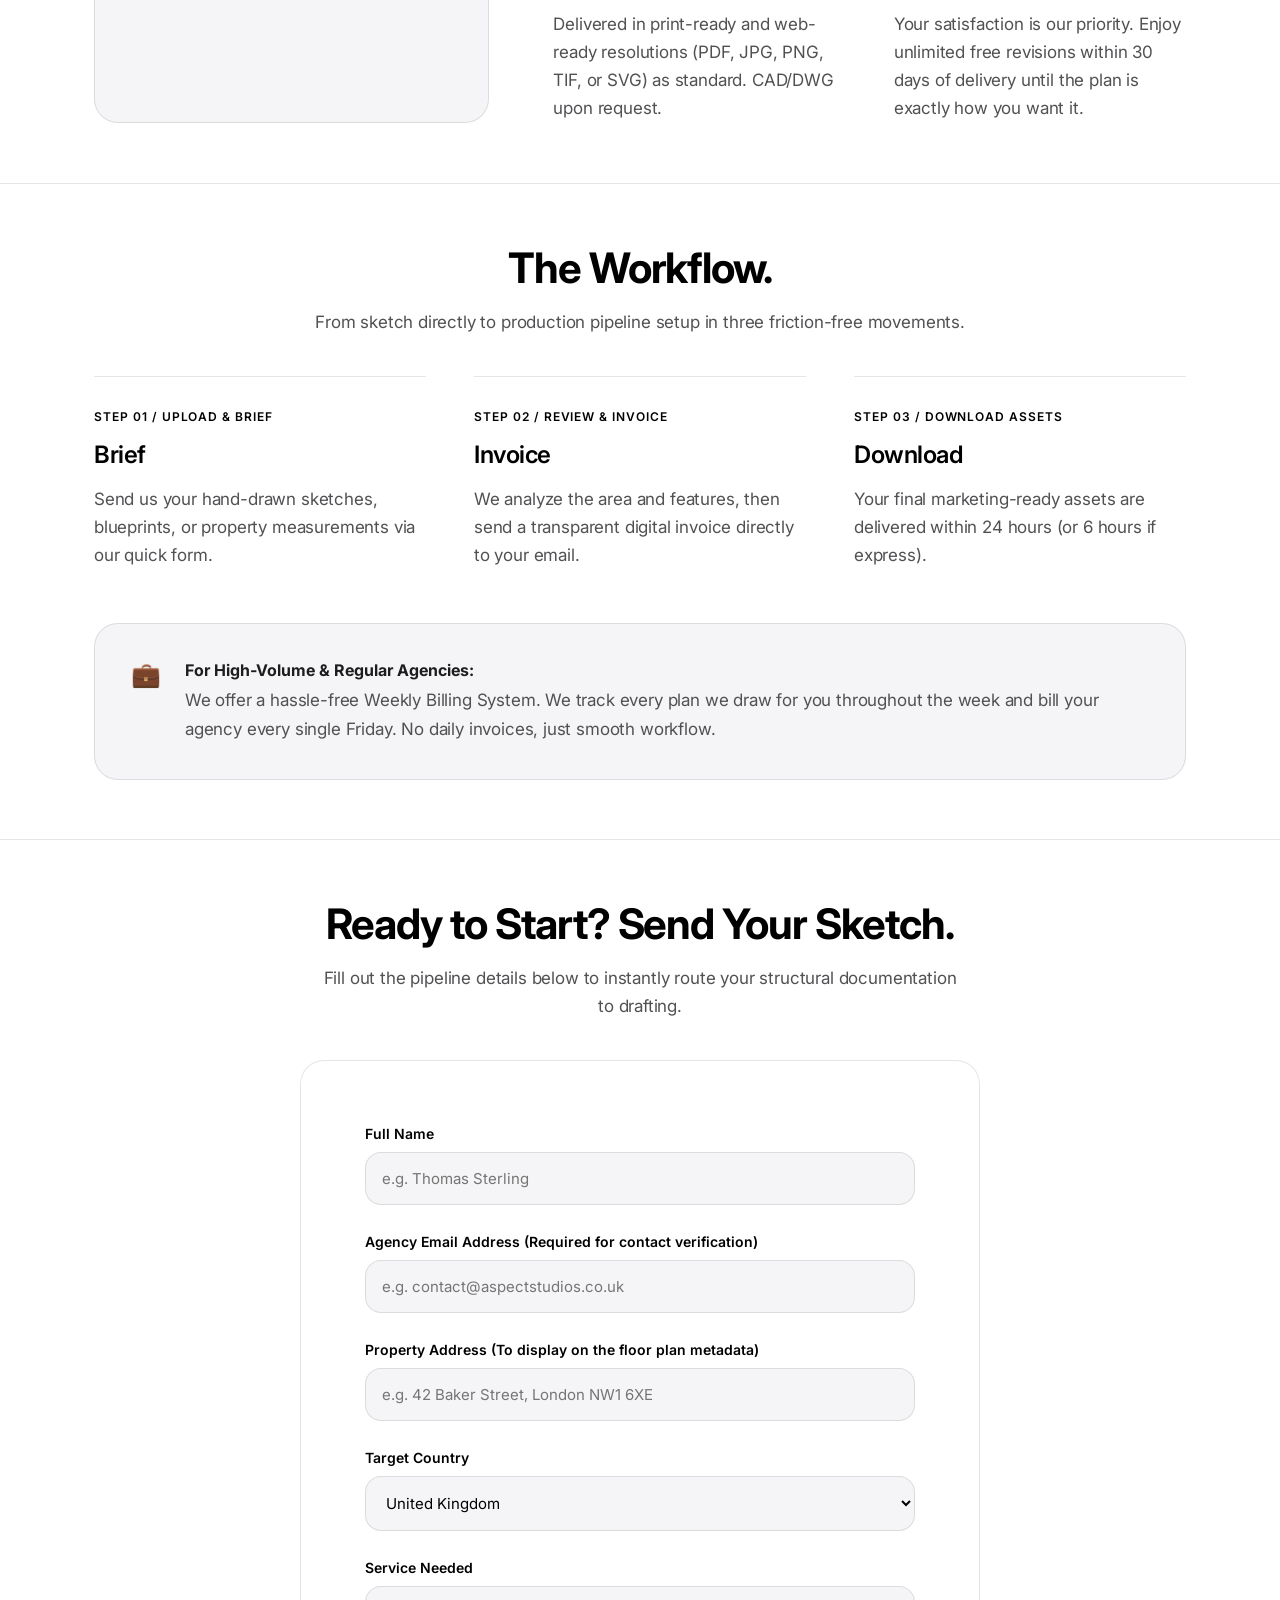
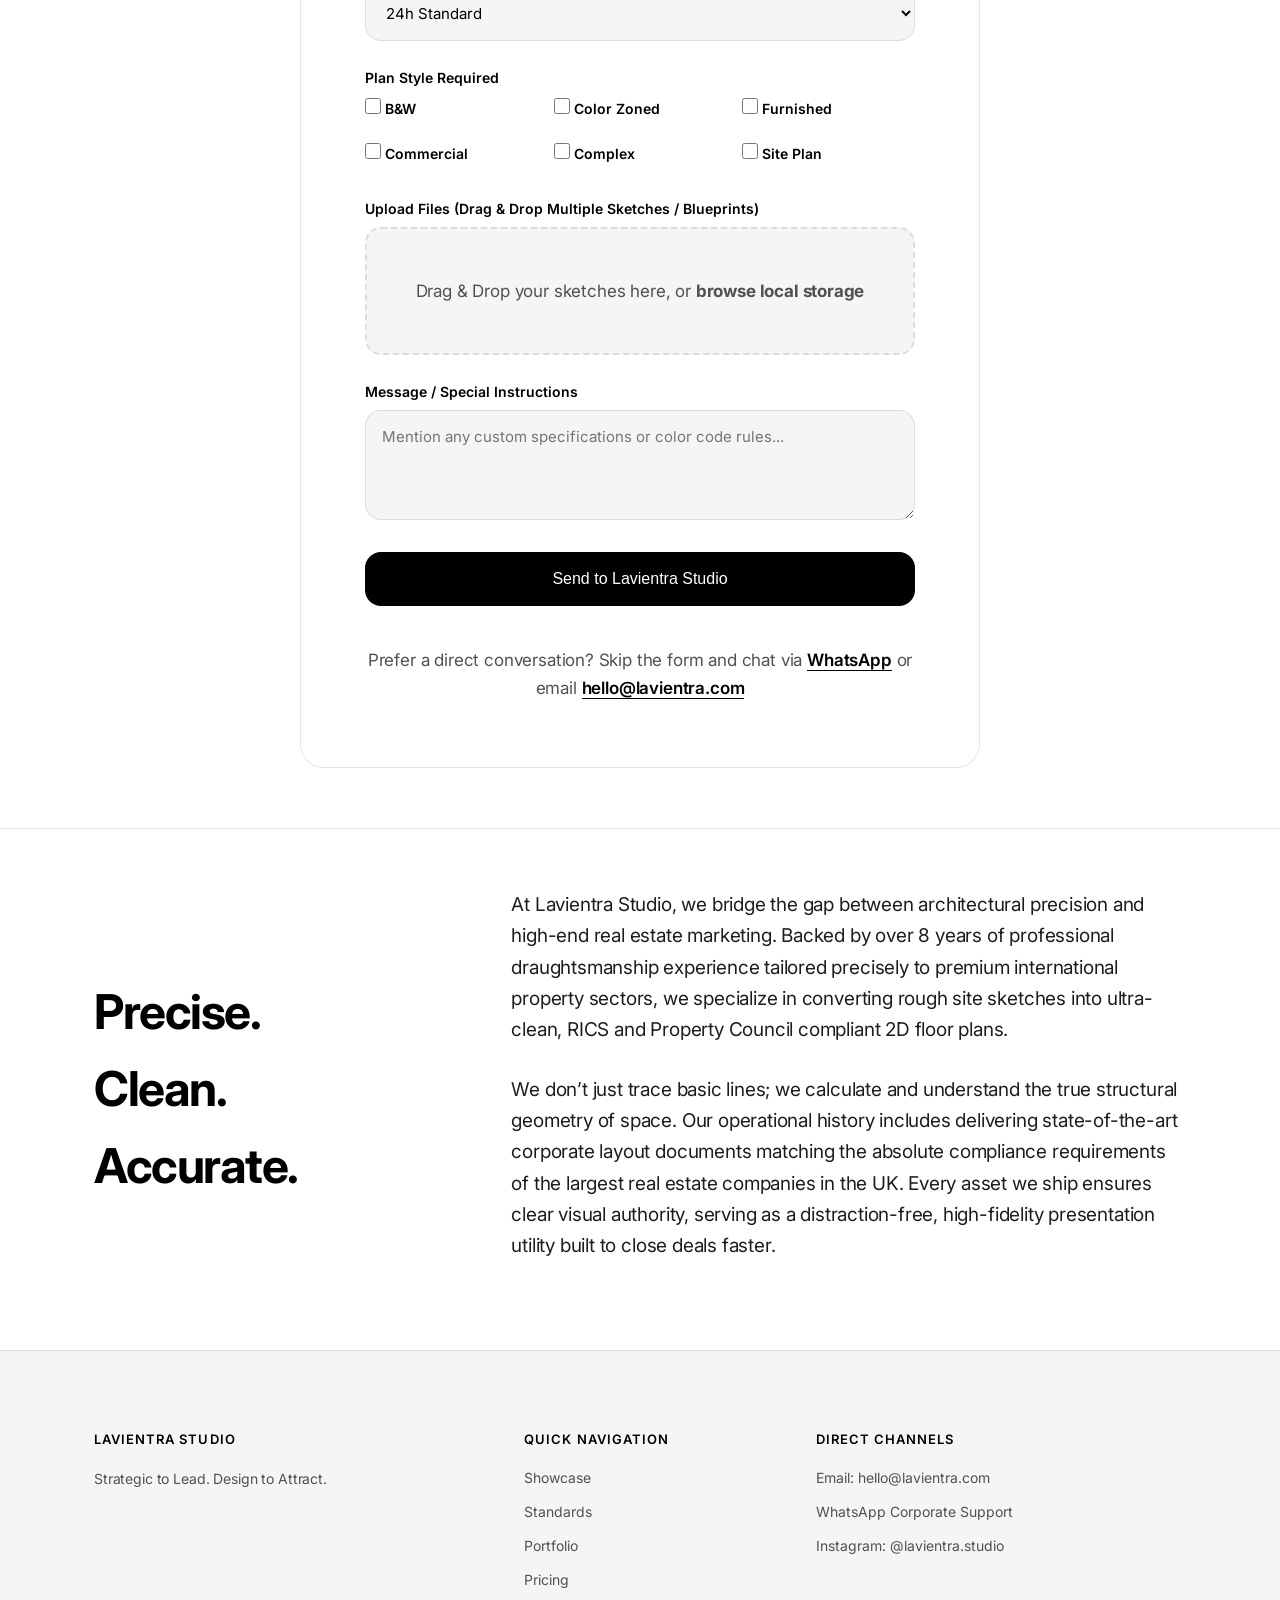
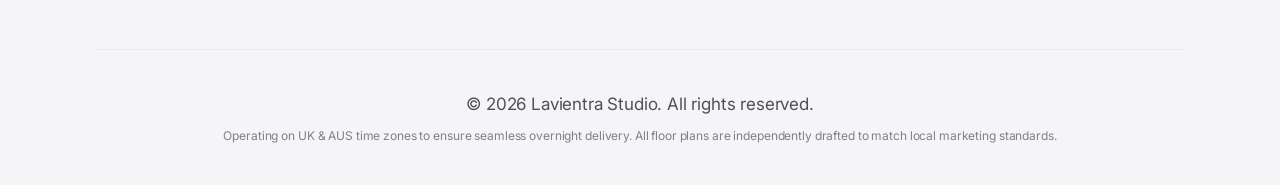
==== commit 406864c0: "Update index.html" ====
--- a/index.html
+++ b/index.html
@@ -120,7 +120,6 @@
             </div>
         </div>
         
-        <!-- Advanced Interactive Scroller -->
         <div class="portfolio-scroller-container" id="portfolioScroller">
             <div class="portfolio-track" id="portfolioTrack"></div>
         </div>
@@ -408,11 +407,10 @@
         </div>
     </footer>
 
-    <!-- Bug-Free Zoom Lightbox -->
+    <!-- Zoom Lightbox Modal -->
     <div id="lightbox" class="lightbox-overlay">
         <button class="lightbox-close-btn" onclick="closeLightbox()" aria-label="Close">✕</button>
         <div class="lightbox-img-wrapper" id="lightboxImgWrapper" onclick="closeLightbox()">
-            <!-- The click on the image itself will also close it now -->
             <img id="lightbox-img" src="" alt="Zoomed Blueprint Asset">
         </div>
         <div class="lightbox-zoom-bar" onclick="event.stopPropagation()">
@@ -431,7 +429,6 @@
         </div>
     </div>
 
-    <!-- Load JavaScript -->
     <script src="js/main.js"></script>
 </body>
 </html>
--- a/css/style.css
+++ b/css/style.css
@@ -16,12 +16,7 @@
     --radius-card: 16px;
 }
 
-html { 
-    scroll-behavior: smooth; 
-    background-color: var(--apple-bg); 
-    scroll-padding-top: 80px;
-}
-
+html { scroll-behavior: smooth; background-color: var(--apple-bg); scroll-padding-top: 80px; }
 body { font-family: var(--font-main); background-color: var(--apple-bg); color: var(--apple-text); overflow-x: hidden; -webkit-font-smoothing: antialiased; }
 
 h1 { font-weight: 700; font-size: clamp(38px, 5vw, 54px); letter-spacing: -0.03em; line-height: 1.15; color: var(--luxury-black); }
@@ -36,7 +31,7 @@
 
 @keyframes slideFromRight { 0% { opacity: 0; transform: translateX(50px); } 100% { opacity: 1; transform: translateX(0); } }
 
-/* Navigation Architecture Rules */
+/* Navigation */
 nav { position: fixed; top: 0; left: 0; width: 100%; height: 56px; background: rgba(255, 255, 255, 0.75); backdrop-filter: blur(20px) saturate(180%); -webkit-backdrop-filter: blur(20px) saturate(180%); border-bottom: 1px solid var(--apple-border); z-index: 1000; display: flex; align-items: center; transition: background 0.3s; }
 .nav-container { display: flex; justify-content: space-between; align-items: center; width: 100%; position: relative; }
 .nav-logo-img { height: 28px; width: auto; display: block; }
@@ -49,7 +44,7 @@
 
 .mobile-toggle { display: none; font-size: 24px; cursor: pointer; color: var(--luxury-black); user-select: none; }
 
-/* Hero Presentation Grid */
+/* Hero */
 .hero { padding: 180px 0 100px 0; }
 .hero-grid { display: grid; grid-template-columns: 1.2fr 1fr; gap: 64px; align-items: center; }
 .hero-left { text-align: left; }
@@ -60,13 +55,12 @@
 .btn-primary { display: inline-block; background: var(--luxury-black); color: var(--apple-bg); text-decoration: none; padding: 16px 36px; border-radius: 980px; font-size: 16px; font-weight: 500; letter-spacing: 0.02em; transition: all 0.3s ease; }
 .btn-primary:hover { background: #2d2d2f; transform: translateY(-2px); box-shadow: 0 10px 20px rgba(0,0,0,0.1); }
 
-/* Layout Structure */
 .section { padding: 60px 0; border-top: 1px solid var(--apple-border); position: relative; clear: both; }
 .section-header { text-align: center; margin-bottom: 40px; }
 .section-header h2 { margin-bottom: 16px; }
 .section-header p { max-width: 650px; margin: 0 auto; }
 
-/* Before/After Slider Engine */
+/* Slider */
 .slider-wrapper { max-width: 960px; margin: 0 auto; position: relative; width: 100%; height: 0; padding-bottom: 62.5%; border-radius: var(--radius-premium); overflow: hidden; box-shadow: 0 30px 60px -15px rgba(0, 0, 0, 0.08); border: 1px solid var(--apple-border); background: var(--apple-bg); }
 .slider-img { position: absolute; top: 0; left: 0; width: 100%; height: 100%; }
 .slider-img img { width: 100%; height: 100%; object-fit: cover; object-position: center; display: block; }
@@ -75,7 +69,6 @@
 .img-after img { max-width: none; height: 100%; }
 .slider-badge-label { position: absolute; top: 24px; font-size: 11px; font-weight: 700; text-transform: uppercase; letter-spacing: 0.12em; background: rgba(255, 255, 255, 0.9); padding: 6px 14px; border-radius: 6px; color: #000000; z-index: 5; box-shadow: 0 2px 8px rgba(0,0,0,0.05); pointer-events: none; border: 1px solid rgba(0,0,0,0.1); }
 .label-before { left: 24px; } .label-after { right: 24px; }
-
 .slider-input { position: absolute; -webkit-appearance: none !important; appearance: none !important; width: 100%; height: 100%; background: transparent !important; z-index: 6; outline: none; margin: 0; cursor: ew-resize; touch-action: pan-y; }
 .slider-input::-webkit-slider-runnable-track { background: transparent !important; border: none !important; }
 .slider-input::-webkit-slider-thumb { -webkit-appearance: none !important; appearance: none !important; width: 50px; height: 100vh; background: transparent !important; border: none !important; box-shadow: none !important; opacity: 0 !important; }
@@ -83,113 +76,56 @@
 .slider-handle-badge { position: absolute; top: 50%; left: 50%; transform: translate(-50%, -50%); width: 48px; height: 48px; background: #ffffff; border-radius: 50%; box-shadow: 0 6px 24px rgba(0, 0, 0, 0.12), 0 0 0 1px rgba(0, 0, 0, 0.04); z-index: 4; pointer-events: none; display: flex; align-items: center; justify-content: center; color: #000000; }
 .slider-handle-badge svg { width: 20px; height: 12px; display: block; }
 
-/* Standards Layout */
 .standards-grid { display: grid; grid-template-columns: repeat(2, 1fr); gap: 70px 60px; }
 .standard-card { position: relative; padding-top: 32px; border-top: 1px solid var(--apple-border); }
 .standard-num { font-size: 12px; font-weight: 600; color: var(--luxury-black); margin-bottom: 16px; display: block; text-transform: uppercase; letter-spacing: 0.08em; }
 .standard-card h3 { font-size: 24px; margin-bottom: 16px; }
 
-/* Dynamic Portfolio Scroller (With Speed Boost & Interactive Drag) */
+/* Custom Native Scrollbar Portfolio Track */
 .portfolio-scroller-container { 
     width: 100%; 
     overflow-x: auto; 
     position: relative; 
-    padding: 20px 0; 
+    padding: 20px 0 30px 0; /* Extra bottom padding for scrollbar */
     white-space: nowrap; 
-    cursor: grab;
-    user-select: none;
-    scrollbar-width: none; /* Hide standard scrollbars for clean look */
 }
-.portfolio-scroller-container::-webkit-scrollbar { display: none; }
-.portfolio-scroller-container.active-drag { cursor: grabbing; }
-
-.portfolio-scroller-container::before, .portfolio-scroller-container::after { content: ''; position: absolute; top: 0; width: 150px; height: 100%; z-index: 2; pointer-events: none; }
+
+/* Elegant Bottom Scrollbar Styles */
+.portfolio-scroller-container::-webkit-scrollbar { height: 8px; }
+.portfolio-scroller-container::-webkit-scrollbar-track { background: var(--apple-secondary-bg); border-radius: 10px; margin: 0 24px; }
+.portfolio-scroller-container::-webkit-scrollbar-thumb { background: rgba(0,0,0,0.2); border-radius: 10px; }
+.portfolio-scroller-container::-webkit-scrollbar-thumb:hover { background: rgba(0,0,0,0.4); }
+
+.portfolio-scroller-container::before, .portfolio-scroller-container::after { content: ''; position: absolute; top: 0; width: 100px; height: calc(100% - 15px); z-index: 2; pointer-events: none; }
 .portfolio-scroller-container::before { left: 0; background: linear-gradient(to right, var(--apple-bg) 0%, transparent 100%); }
 .portfolio-scroller-container::after { right: 0; background: linear-gradient(to left, var(--apple-bg) 0%, transparent 100%); }
 
-.portfolio-track { 
-    display: flex; 
-    gap: 40px; 
-    width: max-content; 
-    animation: infiniteScroll 71s linear infinite; /* Increased speed by 12% */
-    will-change: transform;
-}
-.portfolio-scroller-container:hover .portfolio-track,
-.portfolio-scroller-container.active-drag .portfolio-track { 
-    animation-play-state: paused; 
-}
-
-@keyframes infiniteScroll { 0% { transform: translateX(0); } 100% { transform: translateX(-50%); } }
-
-/* Portfolio Item Cards (Slightly Increased Size, Same Ratio 30/20) */
-.gallery-item { 
-    width: 440px; /* Increased card box size */
-    flex-shrink: 0; 
-    display: flex; 
-    flex-direction: column; 
-    text-decoration: none; 
-    cursor: zoom-in; 
-    white-space: normal; 
-}
-.gallery-img-container { 
-    background: #ffffff; 
-    border-radius: var(--radius-premium); 
-    overflow: hidden; 
-    aspect-ratio: 30 / 20; /* Maintained original geometrical aspect ratio */
-    border: 1px solid var(--apple-border); 
-    margin-bottom: 22px; 
-    display: flex; 
-    align-items: center; 
-    justify-content: center; 
-}
+.portfolio-track { display: flex; gap: 40px; width: max-content; padding: 0 24px; }
+
+/* Slightly larger, ratio maintained images */
+.gallery-item { width: 400px; flex-shrink: 0; display: flex; flex-direction: column; text-decoration: none; cursor: zoom-in; white-space: normal; }
+.gallery-img-container { background: #ffffff; border-radius: var(--radius-premium); overflow: hidden; aspect-ratio: 30 / 20; border: 1px solid var(--apple-border); margin-bottom: 22px; display: flex; align-items: center; justify-content: center; }
 .gallery-item img { width: 100%; height: 100%; object-fit: contain; transition: transform 0.6s cubic-bezier(0.16, 1, 0.3, 1); }
 .gallery-item:hover img { transform: scale(1.02); }
 .gallery-meta h4 { font-size: 18px; font-weight: 600; margin-bottom: 6px; color: var(--luxury-black); letter-spacing: -0.02em; }
 
-/* Interactive Zoom Lightbox Engine */
-.lightbox-overlay { 
-    position: fixed; top: 0; left: 0; width: 100vw; height: 100vh; 
-    background: rgba(255, 255, 255, 0.96); 
-    backdrop-filter: blur(20px); -webkit-backdrop-filter: blur(20px);
-    display: none; flex-direction: column; align-items: center; justify-content: center; 
-    z-index: 10000; opacity: 0; transition: opacity 0.4s var(--apple-bezier); 
-}
+/* Fixed Bug-Free Lightbox Engine */
+.lightbox-overlay { position: fixed; top: 0; left: 0; width: 100vw; height: 100vh; background: rgba(255, 255, 255, 0.98); display: none; flex-direction: column; align-items: center; justify-content: center; z-index: 10000; opacity: 0; transition: opacity 0.3s var(--apple-bezier); }
 .lightbox-overlay.active { display: flex; opacity: 1; }
 
-.lightbox-close-btn { 
-    position: absolute; top: 28px; right: 36px; 
-    background: var(--apple-secondary-bg); border: 1px solid var(--apple-border); 
-    width: 44px; height: 44px; border-radius: 50%; font-size: 20px; 
-    color: var(--luxury-black); cursor: pointer; display: flex; align-items: center; justify-content: center;
-    transition: all 0.2s ease; z-index: 10001;
-}
+.lightbox-close-btn { position: absolute; top: 28px; right: 36px; background: var(--apple-secondary-bg); border: 1px solid var(--apple-border); width: 44px; height: 44px; border-radius: 50%; font-size: 20px; color: var(--luxury-black); cursor: pointer; display: flex; align-items: center; justify-content: center; transition: all 0.2s ease; z-index: 10001; }
 .lightbox-close-btn:hover { background: var(--luxury-black); color: #ffffff; transform: scale(1.05); }
 
-.lightbox-img-wrapper { 
-    max-width: 85vw; max-height: 75vh; display: flex; align-items: center; justify-content: center; 
-    cursor: pointer; overflow: hidden; border-radius: 12px;
-}
-.lightbox-img-wrapper img { 
-    max-width: 100%; max-height: 75vh; object-fit: contain; 
-    transition: transform 0.15s ease-out; transform-origin: center center;
-}
-
-.lightbox-zoom-bar { 
-    position: absolute; bottom: 36px; display: flex; align-items: center; gap: 20px; 
-    background: rgba(245, 245, 247, 0.92); padding: 12px 28px; border-radius: 980px; 
-    border: 1px solid var(--apple-border); box-shadow: 0 10px 30px rgba(0,0,0,0.06);
-}
+/* The wrapper handles normal limits, image scales properly inside */
+.lightbox-img-wrapper { max-width: 90vw; max-height: 80vh; display: flex; align-items: center; justify-content: center; cursor: zoom-out; }
+.lightbox-img-wrapper img { max-width: 100%; max-height: 80vh; object-fit: contain; transition: transform 0.2s cubic-bezier(0.25, 1, 0.5, 1); border-radius: 8px; box-shadow: 0 20px 50px rgba(0,0,0,0.1); }
+
+.lightbox-zoom-bar { position: absolute; bottom: 36px; display: flex; align-items: center; gap: 20px; background: rgba(245, 245, 247, 0.92); padding: 12px 28px; border-radius: 980px; border: 1px solid var(--apple-border); box-shadow: 0 10px 30px rgba(0,0,0,0.06); z-index: 10001; }
 .zoom-value-badge { font-size: 13px; font-weight: 600; color: var(--luxury-black); min-width: 76px; letter-spacing: 0.02em; }
-.lightbox-zoom-slider { 
-    -webkit-appearance: none; appearance: none; width: 180px; height: 4px; 
-    background: rgba(0,0,0,0.15); border-radius: 2px; outline: none; 
-}
-.lightbox-zoom-slider::-webkit-slider-thumb { 
-    -webkit-appearance: none; appearance: none; width: 16px; height: 16px; 
-    border-radius: 50%; background: var(--luxury-black); cursor: pointer; 
-}
-
-/* Pricing Architecture */
+.lightbox-zoom-slider { -webkit-appearance: none; appearance: none; width: 180px; height: 4px; background: rgba(0,0,0,0.15); border-radius: 2px; outline: none; }
+.lightbox-zoom-slider::-webkit-slider-thumb { -webkit-appearance: none; appearance: none; width: 16px; height: 16px; border-radius: 50%; background: var(--luxury-black); cursor: pointer; }
+
+/* Pricing */
 .pricing-toggle-zone { display: flex; justify-content: center; margin-bottom: 54px; }
 .pill-toggle { background: var(--apple-secondary-bg); padding: 4px; border-radius: 980px; display: flex; gap: 4px; border: 1px solid var(--apple-border); }
 .toggle-btn { background: none; border: none; padding: 10px 24px; font-size: 13px; font-weight: 600; color: var(--apple-muted); cursor: pointer; border-radius: 980px; letter-spacing: 0.03em; transition: all 0.3s ease; }
@@ -210,14 +146,12 @@
 .pricing-footnote-list li { font-size: 14px; font-weight: 500; color: var(--apple-muted); display: flex; gap: 10px; align-items: flex-start; line-height: 1.5; }
 .pricing-footnote-list li::before { content: "•"; color: var(--luxury-black); font-weight: 700; }
 
-/* Specs Section Layout */
 .specs-layout { display: grid; grid-template-columns: 1fr 1.6fr; gap: 64px; }
 .specs-highlight-card { background: var(--apple-secondary-bg); padding: 64px 54px; border-radius: var(--radius-premium); display: flex; flex-direction: column; justify-content: center; gap: 24px; border: 1px solid var(--apple-border); height: 100%; }
 .specs-highlight-icon { width: 32px; height: 32px; color: var(--luxury-black); display: block; }
 .specs-list { display: grid; grid-template-columns: repeat(auto-fit, minmax(240px, 1fr)); gap: 48px; list-style: none; }
 .specs-list strong { color: var(--luxury-black); display: block; margin-bottom: 10px; font-size: 16px; font-weight: 600; }
 
-/* Workflow Components */
 .workflow-grid { display: grid; grid-template-columns: repeat(auto-fit, minmax(280px, 1fr)); gap: 48px; margin-bottom: 54px; }
 .step-card { position: relative; padding-top: 32px; border-top: 1px solid var(--apple-border); }
 .step-num { font-size: 12px; font-weight: 600; color: var(--luxury-black); margin-bottom: 16px; display: block; text-transform: uppercase; letter-spacing: 0.08em; }
@@ -245,8 +179,7 @@
 .direct-channels { text-align: center; margin-top: 40px; font-size: 15px; }
 .direct-channels a { color: var(--luxury-black); text-decoration: none; font-weight: 600; border-bottom: 1px solid var(--luxury-black); }
 
-/* Premium Success Modal System */
-.success-popup-overlay { position: fixed; top: 0; left: 0; width: 100%; height: 100%; background: rgba(0, 0, 0, 0.6); backdrop-filter: blur(10px); -webkit-backdrop-filter: blur(10px); display: none; align-items: center; justify-content: center; z-index: 10000; opacity: 0; transition: opacity 0.4s var(--apple-bezier); }
+.success-popup-overlay { position: fixed; top: 0; left: 0; width: 100%; height: 100%; background: rgba(255, 255, 255, 0.95); backdrop-filter: blur(10px); -webkit-backdrop-filter: blur(10px); display: none; align-items: center; justify-content: center; z-index: 10000; opacity: 0; transition: opacity 0.4s var(--apple-bezier); }
 .success-popup-overlay.active { display: flex; opacity: 1; }
 .success-popup-card { background: var(--apple-bg); border: 1px solid var(--apple-border); padding: 48px; border-radius: var(--radius-premium); text-align: center; max-width: 440px; width: 90%; box-shadow: 0 30px 60px rgba(0,0,0,0.08); transform: translateY(20px); transition: transform 0.4s var(--apple-bezier); }
 .success-popup-overlay.active .success-popup-card { transform: translateY(0); }
@@ -266,33 +199,11 @@
 .footer-col a:hover { color: var(--luxury-black); }
 .footer-bottom { text-align: center; font-size: 13px; color: var(--apple-muted); padding-top: 40px; border-top: 1px solid rgba(0, 0, 0, 0.05); }
 
-/* Adaptive Responsive Layout Structure */
 @media (max-width: 768px) {
     .mobile-toggle { display: block; }
-    
-    .nav-right-block {
-        display: flex;
-        flex-direction: column;
-        position: absolute;
-        top: 56px; 
-        left: 0;
-        width: 100%;
-        background: var(--apple-bg);
-        padding: 30px 0;
-        gap: 24px;
-        transform: translateY(-150%); 
-        transition: transform 0.4s var(--apple-bezier);
-        z-index: 999;
-        border-bottom: 1px solid var(--apple-border);
-        box-shadow: 0 10px 30px rgba(0,0,0,0.02);
-    }
-
-    .nav-right-block.active {
-        transform: translateY(0); 
-    }
-
+    .nav-right-block { display: flex; flex-direction: column; position: absolute; top: 56px; left: 0; width: 100%; background: var(--apple-bg); padding: 30px 0; gap: 24px; transform: translateY(-150%); transition: transform 0.4s var(--apple-bezier); z-index: 999; border-bottom: 1px solid var(--apple-border); box-shadow: 0 10px 30px rgba(0,0,0,0.02); }
+    .nav-right-block.active { transform: translateY(0); }
     .nav-links { flex-direction: column; text-align: center; gap: 24px; }
-    
     .hero-grid { grid-template-columns: 1fr; text-align: center; gap: 40px; }
     .hero-left { text-align: center; }
     .hero-right { order: -1; } 
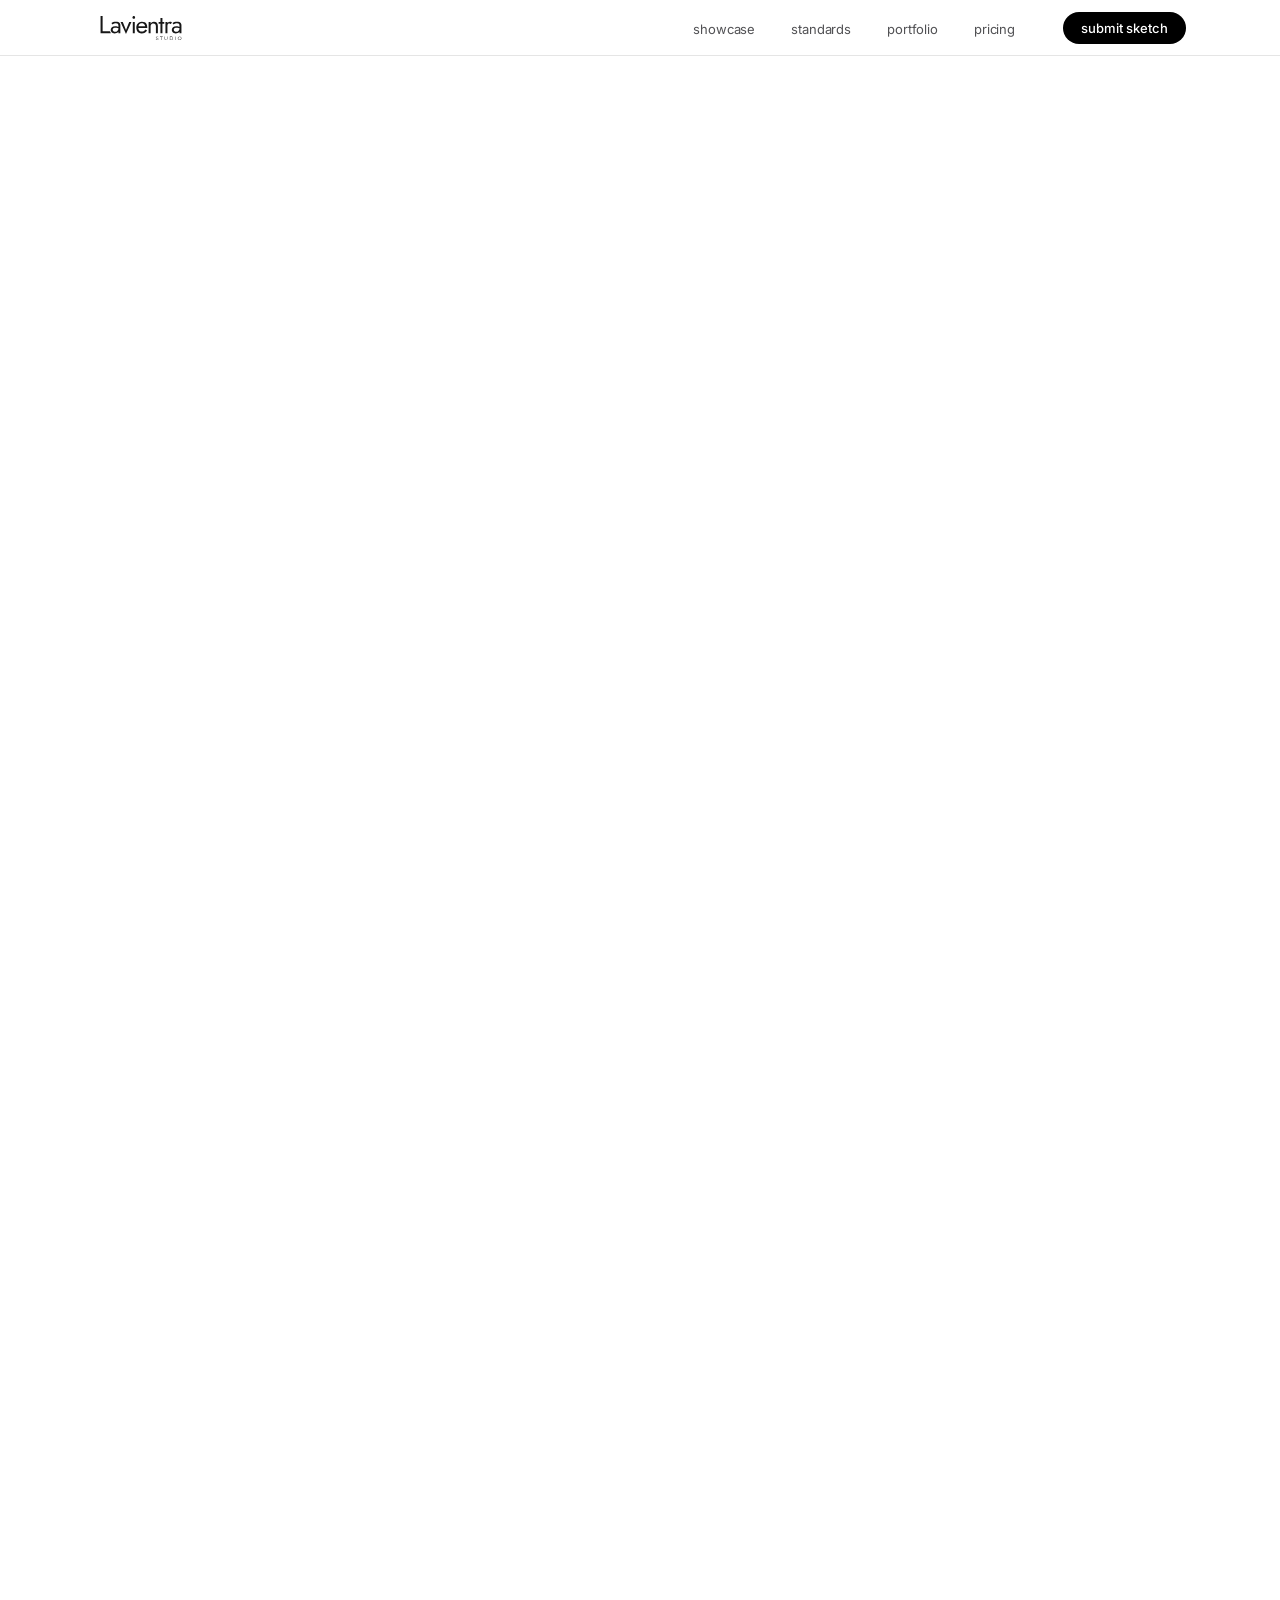
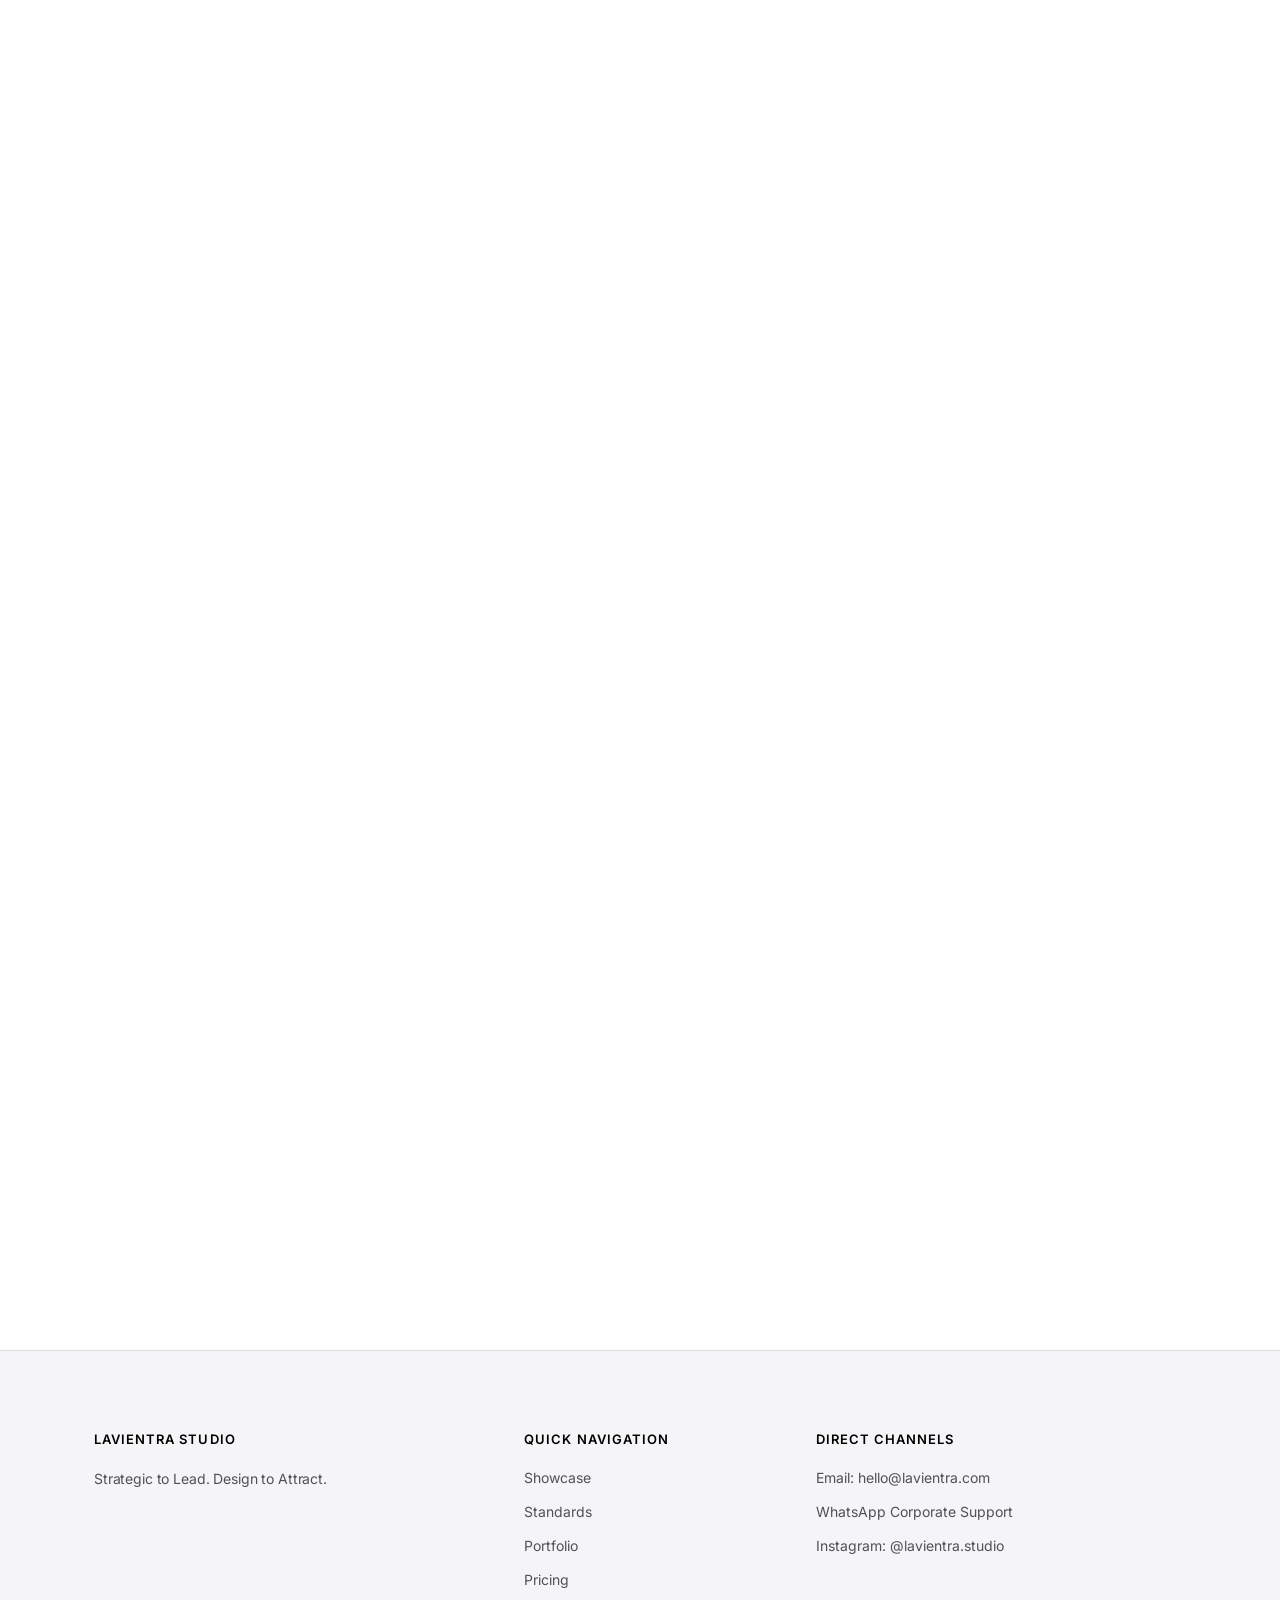
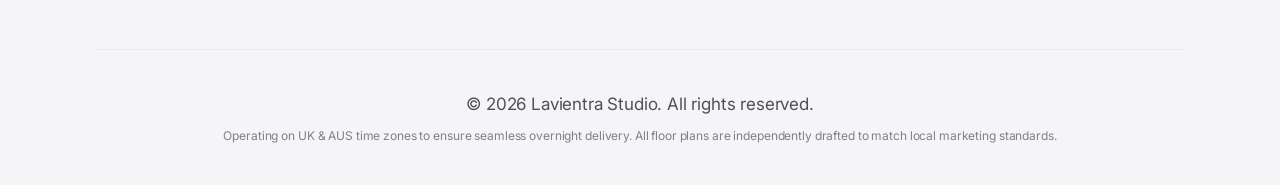
==== commit f1125db9: "Refactor lightbox modal structure and styles" ====
--- a/index.html
+++ b/index.html
@@ -120,7 +120,7 @@
             </div>
         </div>
         
-        <div class="portfolio-scroller-container" id="portfolioScroller">
+        <div class="portfolio-scroller-container">
             <div class="portfolio-track" id="portfolioTrack"></div>
         </div>
     </section>
@@ -407,15 +407,11 @@
         </div>
     </footer>
 
-    <!-- Zoom Lightbox Modal -->
-    <div id="lightbox" class="lightbox-overlay">
+    <!-- Clean Solid Lightbox Modal -->
+    <div id="lightbox" class="lightbox-overlay" onclick="closeLightbox()">
         <button class="lightbox-close-btn" onclick="closeLightbox()" aria-label="Close">✕</button>
-        <div class="lightbox-img-wrapper" id="lightboxImgWrapper" onclick="closeLightbox()">
-            <img id="lightbox-img" src="" alt="Zoomed Blueprint Asset">
-        </div>
-        <div class="lightbox-zoom-bar" onclick="event.stopPropagation()">
-            <span class="zoom-value-badge" id="zoomValBadge">Zoom: 0%</span>
-            <input type="range" min="0" max="60" value="0" class="lightbox-zoom-slider" id="lightboxZoomSlider">
+        <div class="lightbox-img-card" onclick="event.stopPropagation()">
+            <img id="lightbox-img" src="" alt="Blueprint Asset Full View">
         </div>
     </div>
 
--- a/css/style.css
+++ b/css/style.css
@@ -81,20 +81,24 @@
 .standard-num { font-size: 12px; font-weight: 600; color: var(--luxury-black); margin-bottom: 16px; display: block; text-transform: uppercase; letter-spacing: 0.08em; }
 .standard-card h3 { font-size: 24px; margin-bottom: 16px; }
 
-/* Custom Native Scrollbar Portfolio Track */
+/* Dynamic Portfolio Scroller (Hidden Scrollbar by default, Hover to Reveal) */
 .portfolio-scroller-container { 
     width: 100%; 
     overflow-x: auto; 
     position: relative; 
-    padding: 20px 0 30px 0; /* Extra bottom padding for scrollbar */
+    padding: 20px 0 30px 0; 
     white-space: nowrap; 
 }
 
-/* Elegant Bottom Scrollbar Styles */
-.portfolio-scroller-container::-webkit-scrollbar { height: 8px; }
-.portfolio-scroller-container::-webkit-scrollbar-track { background: var(--apple-secondary-bg); border-radius: 10px; margin: 0 24px; }
-.portfolio-scroller-container::-webkit-scrollbar-thumb { background: rgba(0,0,0,0.2); border-radius: 10px; }
-.portfolio-scroller-container::-webkit-scrollbar-thumb:hover { background: rgba(0,0,0,0.4); }
+/* Hide Scrollbar completely by default */
+.portfolio-scroller-container::-webkit-scrollbar { height: 8px; opacity: 0; }
+.portfolio-scroller-container::-webkit-scrollbar-track { background: transparent; }
+.portfolio-scroller-container::-webkit-scrollbar-thumb { background: transparent; border-radius: 10px; }
+
+/* Show Scrollbar ONLY on Mouse Hover */
+.portfolio-scroller-container:hover::-webkit-scrollbar-track { background: var(--apple-secondary-bg); margin: 0 24px; }
+.portfolio-scroller-container:hover::-webkit-scrollbar-thumb { background: rgba(0,0,0,0.25); }
+.portfolio-scroller-container:hover::-webkit-scrollbar-thumb:hover { background: rgba(0,0,0,0.5); }
 
 .portfolio-scroller-container::before, .portfolio-scroller-container::after { content: ''; position: absolute; top: 0; width: 100px; height: calc(100% - 15px); z-index: 2; pointer-events: none; }
 .portfolio-scroller-container::before { left: 0; background: linear-gradient(to right, var(--apple-bg) 0%, transparent 100%); }
@@ -102,28 +106,57 @@
 
 .portfolio-track { display: flex; gap: 40px; width: max-content; padding: 0 24px; }
 
-/* Slightly larger, ratio maintained images */
 .gallery-item { width: 400px; flex-shrink: 0; display: flex; flex-direction: column; text-decoration: none; cursor: zoom-in; white-space: normal; }
 .gallery-img-container { background: #ffffff; border-radius: var(--radius-premium); overflow: hidden; aspect-ratio: 30 / 20; border: 1px solid var(--apple-border); margin-bottom: 22px; display: flex; align-items: center; justify-content: center; }
 .gallery-item img { width: 100%; height: 100%; object-fit: contain; transition: transform 0.6s cubic-bezier(0.16, 1, 0.3, 1); }
 .gallery-item:hover img { transform: scale(1.02); }
 .gallery-meta h4 { font-size: 18px; font-weight: 600; margin-bottom: 6px; color: var(--luxury-black); letter-spacing: -0.02em; }
 
-/* Fixed Bug-Free Lightbox Engine */
-.lightbox-overlay { position: fixed; top: 0; left: 0; width: 100vw; height: 100vh; background: rgba(255, 255, 255, 0.98); display: none; flex-direction: column; align-items: center; justify-content: center; z-index: 10000; opacity: 0; transition: opacity 0.3s var(--apple-bezier); }
+/* Fixed High-Contrast Lightbox Overlay (Dark Blur Background to pop vectors) */
+.lightbox-overlay { 
+    position: fixed; top: 0; left: 0; width: 100vw; height: 100vh; 
+    background: rgba(18, 18, 20, 0.88); /* Subtle Dark Glass overlay for ultra contrast */
+    backdrop-filter: blur(25px); -webkit-backdrop-filter: blur(25px); 
+    display: none; flex-direction: column; align-items: center; justify-content: center; 
+    z-index: 10000; opacity: 0; transition: opacity 0.3s var(--apple-bezier); 
+}
 .lightbox-overlay.active { display: flex; opacity: 1; }
 
-.lightbox-close-btn { position: absolute; top: 28px; right: 36px; background: var(--apple-secondary-bg); border: 1px solid var(--apple-border); width: 44px; height: 44px; border-radius: 50%; font-size: 20px; color: var(--luxury-black); cursor: pointer; display: flex; align-items: center; justify-content: center; transition: all 0.2s ease; z-index: 10001; }
-.lightbox-close-btn:hover { background: var(--luxury-black); color: #ffffff; transform: scale(1.05); }
-
-/* The wrapper handles normal limits, image scales properly inside */
-.lightbox-img-wrapper { max-width: 90vw; max-height: 80vh; display: flex; align-items: center; justify-content: center; cursor: zoom-out; }
-.lightbox-img-wrapper img { max-width: 100%; max-height: 80vh; object-fit: contain; transition: transform 0.2s cubic-bezier(0.25, 1, 0.5, 1); border-radius: 8px; box-shadow: 0 20px 50px rgba(0,0,0,0.1); }
-
-.lightbox-zoom-bar { position: absolute; bottom: 36px; display: flex; align-items: center; gap: 20px; background: rgba(245, 245, 247, 0.92); padding: 12px 28px; border-radius: 980px; border: 1px solid var(--apple-border); box-shadow: 0 10px 30px rgba(0,0,0,0.06); z-index: 10001; }
-.zoom-value-badge { font-size: 13px; font-weight: 600; color: var(--luxury-black); min-width: 76px; letter-spacing: 0.02em; }
-.lightbox-zoom-slider { -webkit-appearance: none; appearance: none; width: 180px; height: 4px; background: rgba(0,0,0,0.15); border-radius: 2px; outline: none; }
-.lightbox-zoom-slider::-webkit-slider-thumb { -webkit-appearance: none; appearance: none; width: 16px; height: 16px; border-radius: 50%; background: var(--luxury-black); cursor: pointer; }
+.lightbox-close-btn { 
+    position: absolute; top: 28px; right: 36px; 
+    background: rgba(255, 255, 255, 0.15); border: 1px solid rgba(255,255,255,0.2); 
+    width: 44px; height: 44px; border-radius: 50%; font-size: 20px; 
+    color: #ffffff; cursor: pointer; display: flex; align-items: center; justify-content: center; 
+    transition: all 0.2s ease; z-index: 10001; 
+}
+.lightbox-close-btn:hover { background: #ffffff; color: #000000; transform: scale(1.05); }
+
+/* Solid White High-End Container Card for Images to make SVGs POP */
+.lightbox-img-wrapper { 
+    max-width: 85vw; max-height: 75vh; 
+    background: #ffffff; 
+    padding: 24px; 
+    border-radius: var(--radius-premium); 
+    box-shadow: 0 30px 80px rgba(0,0,0,0.5); 
+    display: flex; align-items: center; justify-content: center; 
+    cursor: zoom-out; 
+    border: 1px solid rgba(255,255,255,0.2);
+}
+.lightbox-img-wrapper img { 
+    max-width: 100%; max-height: 68vh; 
+    object-fit: contain; 
+    transition: transform 0.2s cubic-bezier(0.25, 1, 0.5, 1); 
+}
+
+.lightbox-zoom-bar { 
+    position: absolute; bottom: 36px; display: flex; align-items: center; gap: 20px; 
+    background: rgba(255, 255, 255, 0.95); padding: 12px 28px; border-radius: 980px; 
+    border: 1px solid rgba(255, 255, 255, 0.3); box-shadow: 0 10px 30px rgba(0,0,0,0.3); 
+    z-index: 10001; 
+}
+.zoom-value-badge { font-size: 13px; font-weight: 600; color: #000000; min-width: 76px; letter-spacing: 0.02em; }
+.lightbox-zoom-slider { -webkit-appearance: none; appearance: none; width: 180px; height: 4px; background: rgba(0,0,0,0.2); border-radius: 2px; outline: none; }
+.lightbox-zoom-slider::-webkit-slider-thumb { -webkit-appearance: none; appearance: none; width: 16px; height: 16px; border-radius: 50%; background: #000000; cursor: pointer; }
 
 /* Pricing */
 .pricing-toggle-zone { display: flex; justify-content: center; margin-bottom: 54px; }
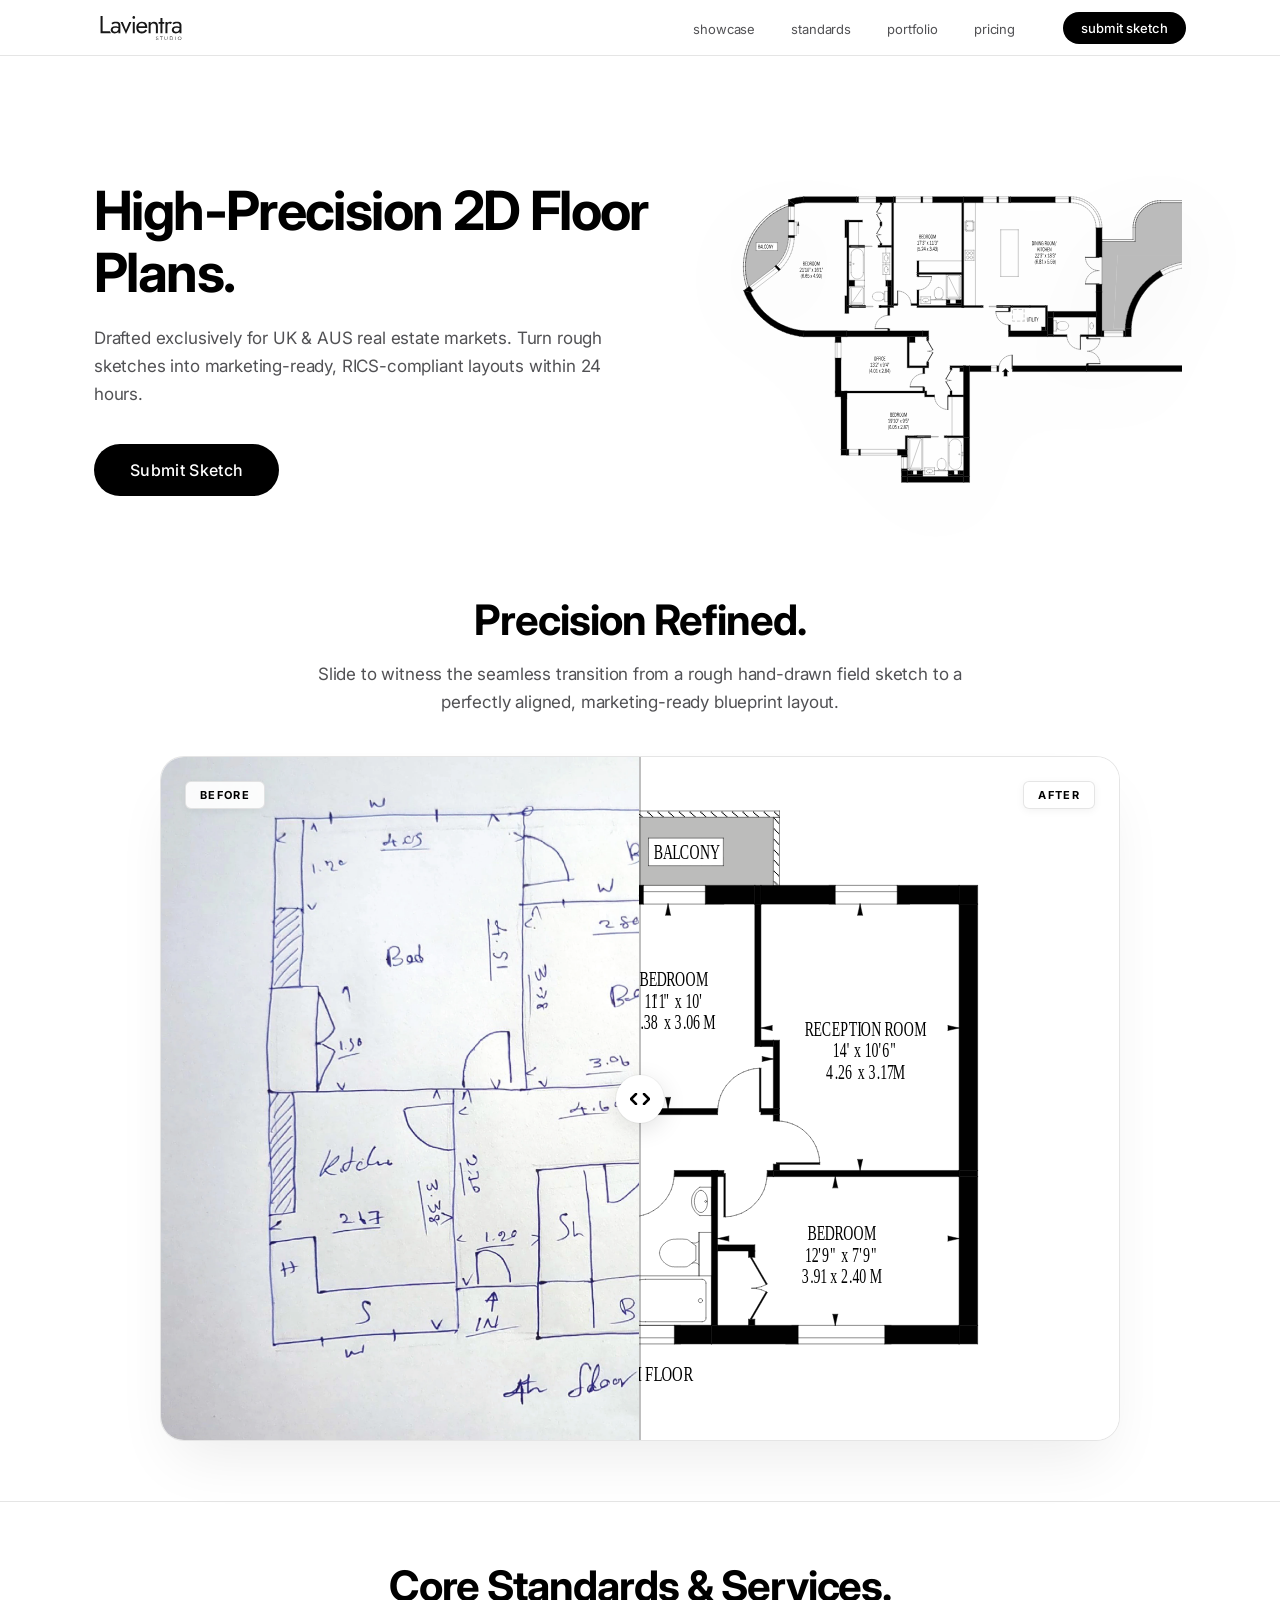
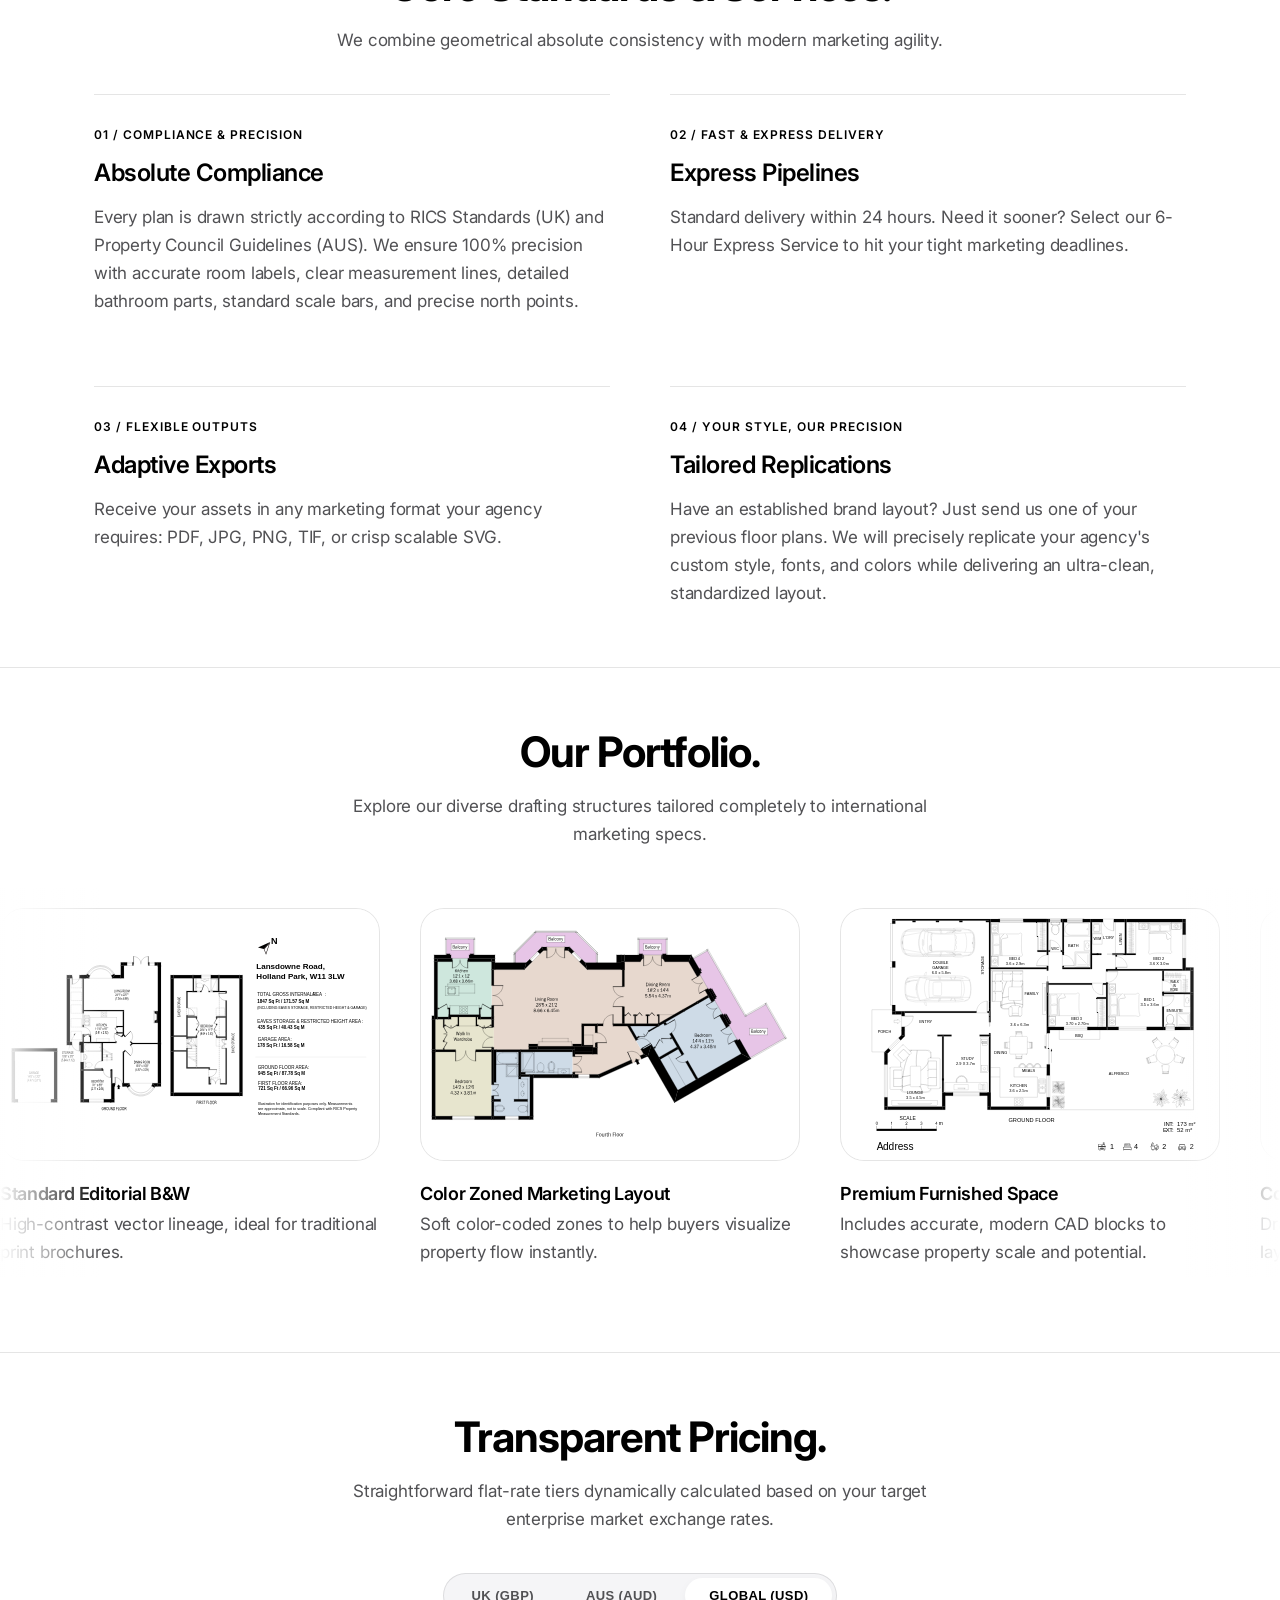
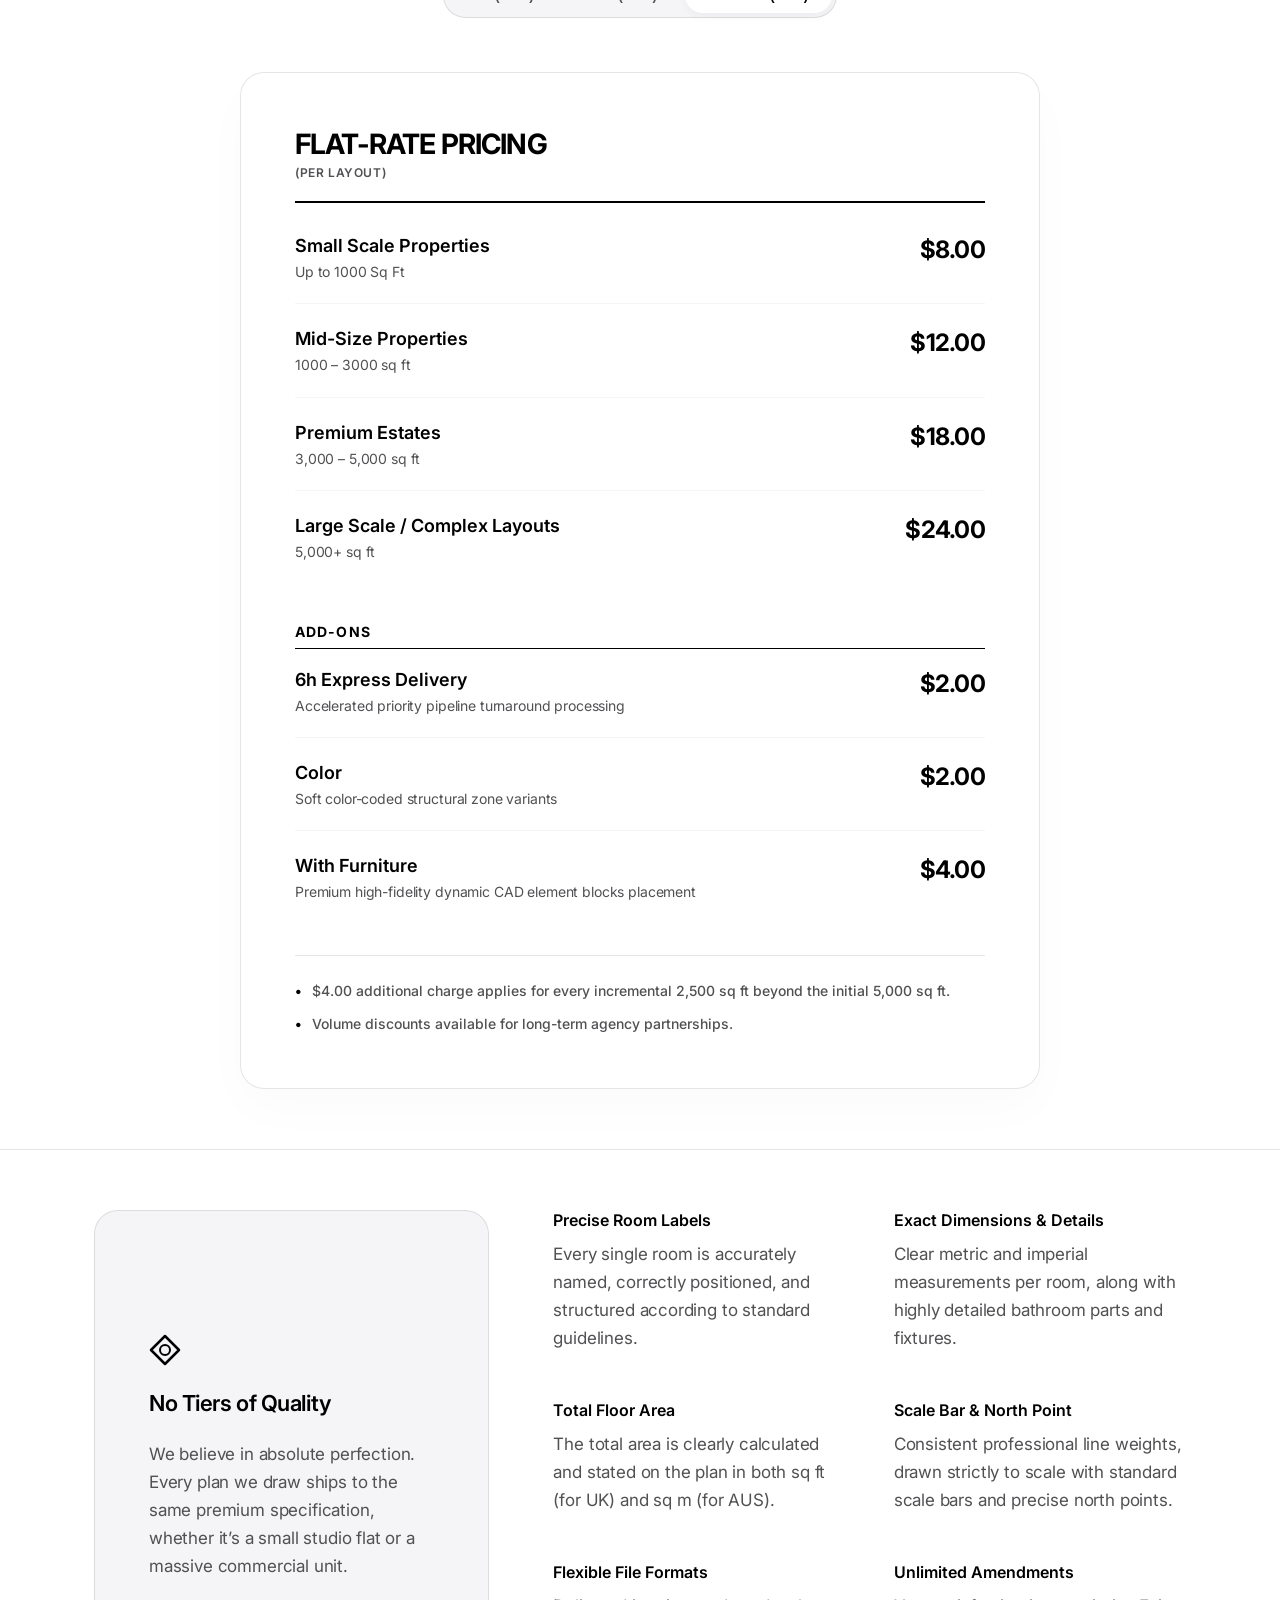
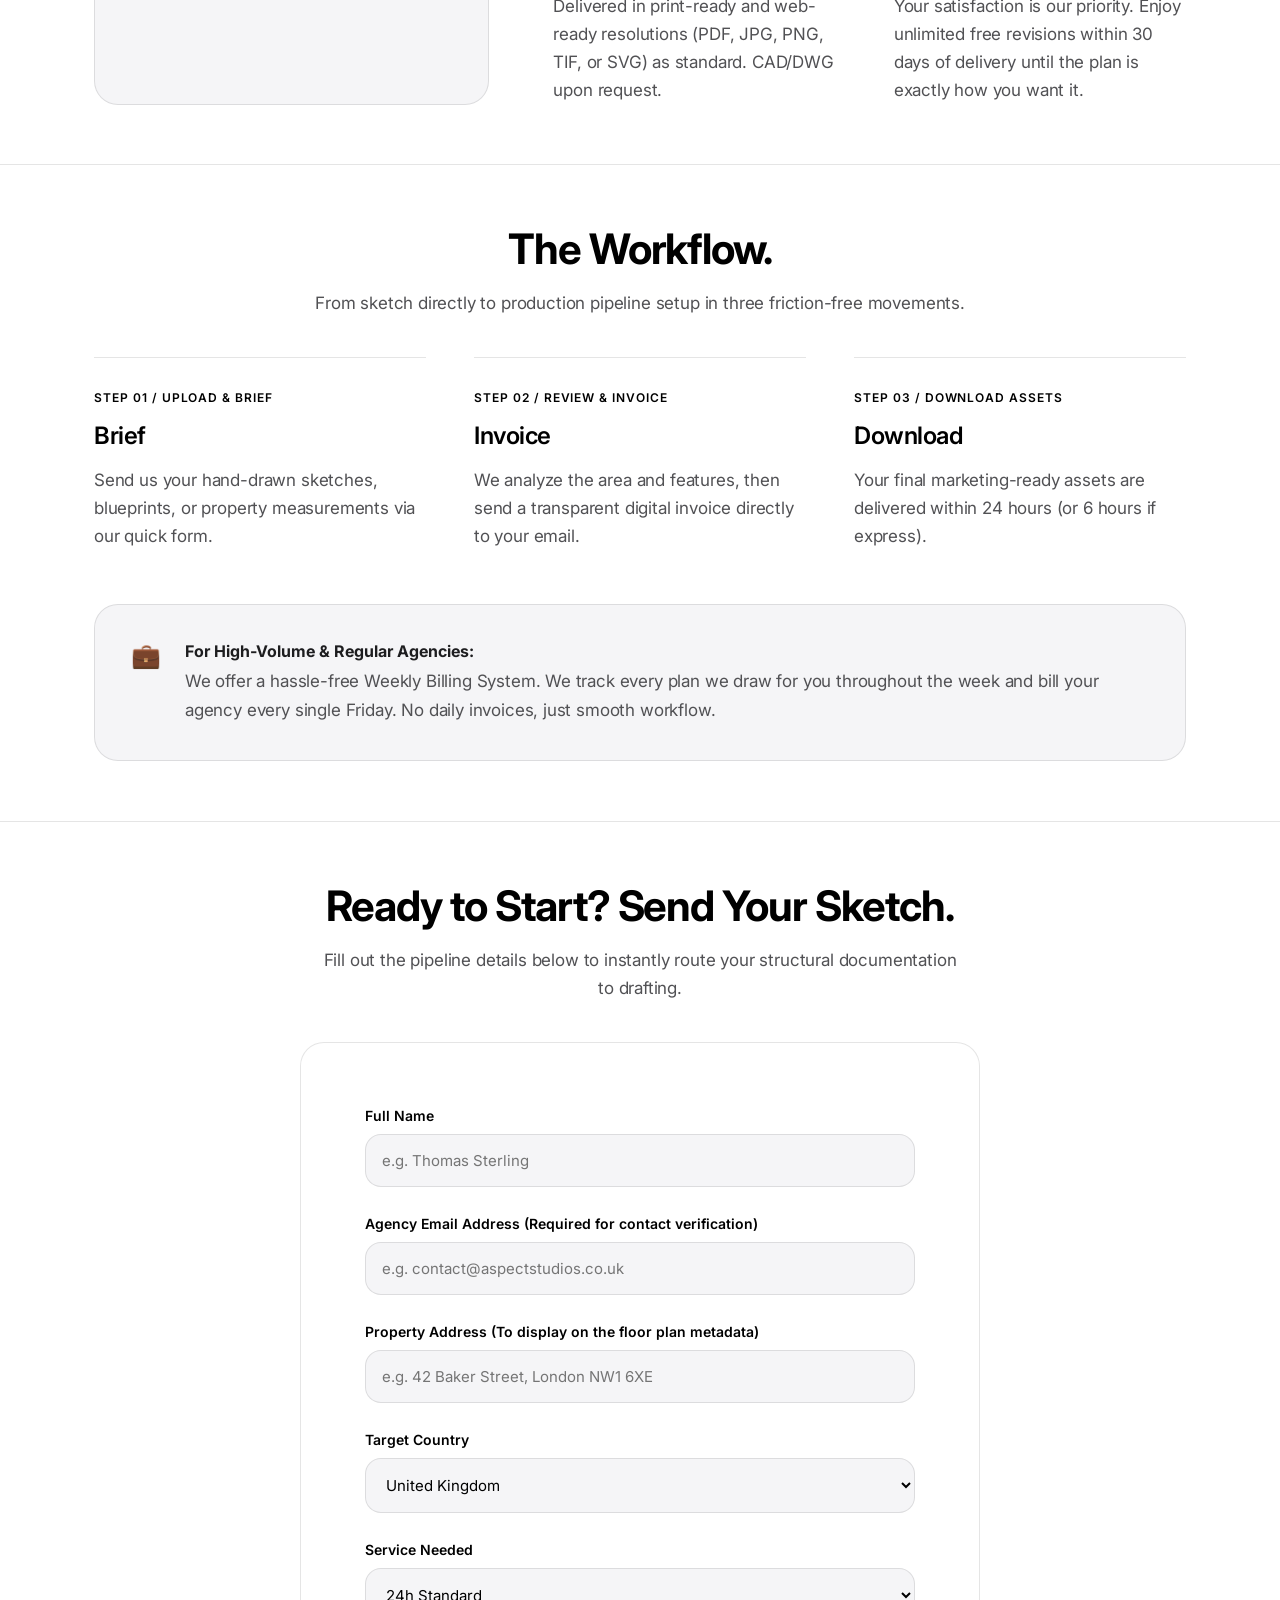
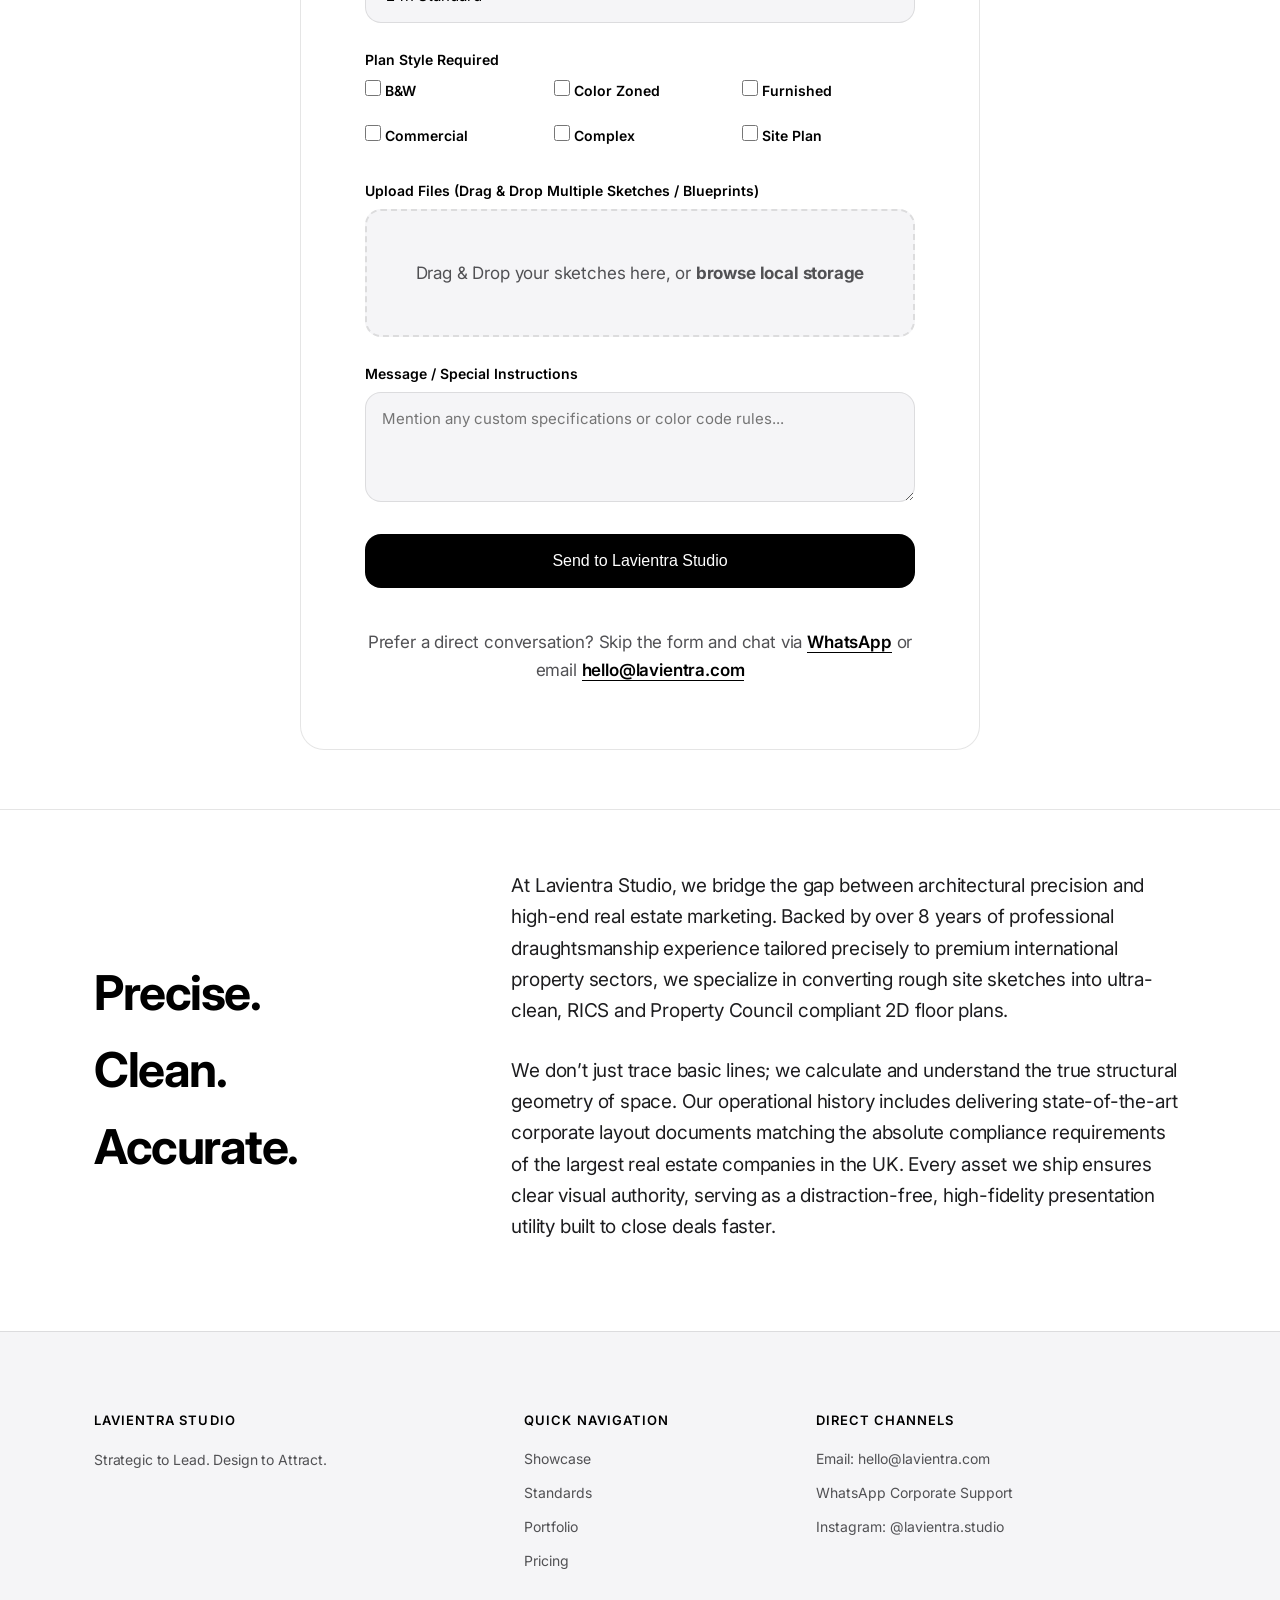
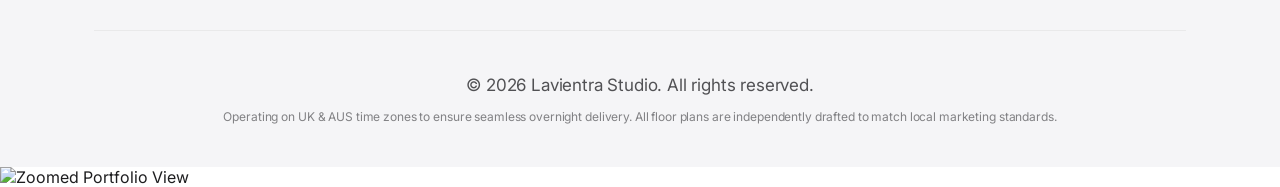
==== commit 8b54dfdf: "Refactor lightbox and success popup in index.html Updated lightbox modal and notification popup stru" ====
--- a/index.html
+++ b/index.html
@@ -119,7 +119,6 @@
                 <p>Explore our diverse drafting structures tailored completely to international marketing specs.</p>
             </div>
         </div>
-        
         <div class="portfolio-scroller-container">
             <div class="portfolio-track" id="portfolioTrack"></div>
         </div>
@@ -407,15 +406,12 @@
         </div>
     </footer>
 
-    <!-- Clean Solid Lightbox Modal -->
-    <div id="lightbox" class="lightbox-overlay" onclick="closeLightbox()">
-        <button class="lightbox-close-btn" onclick="closeLightbox()" aria-label="Close">✕</button>
-        <div class="lightbox-img-card" onclick="event.stopPropagation()">
-            <img id="lightbox-img" src="" alt="Blueprint Asset Full View">
-        </div>
+    <!-- Premium Lightbox Container -->
+    <div id="lightbox" onclick="closeLightbox()">
+        <img id="lightbox-img" src="" alt="Zoomed Portfolio View">
     </div>
 
-    <!-- Success Notification Popup -->
+    <!-- Success Notification Popup Container -->
     <div id="successPopup" class="success-popup-overlay">
         <div class="success-popup-card">
             <div class="success-icon-wrap">✓</div>
@@ -425,6 +421,7 @@
         </div>
     </div>
 
+    <!-- Load JavaScript globally -->
     <script src="js/main.js"></script>
 </body>
 </html>
--- a/css/style.css
+++ b/css/style.css
@@ -81,82 +81,80 @@
 .standard-num { font-size: 12px; font-weight: 600; color: var(--luxury-black); margin-bottom: 16px; display: block; text-transform: uppercase; letter-spacing: 0.08em; }
 .standard-card h3 { font-size: 24px; margin-bottom: 16px; }
 
-/* Dynamic Portfolio Scroller (Hidden Scrollbar by default, Hover to Reveal) */
+/* Pure CSS Auto Scroller Engine */
 .portfolio-scroller-container { 
     width: 100%; 
     overflow-x: auto; 
     position: relative; 
-    padding: 20px 0 30px 0; 
+    padding: 20px 0 25px 0; 
     white-space: nowrap; 
 }
 
-/* Hide Scrollbar completely by default */
-.portfolio-scroller-container::-webkit-scrollbar { height: 8px; opacity: 0; }
+/* Scrollbar shows ONLY when user hovers mouse over Portfolio */
+.portfolio-scroller-container::-webkit-scrollbar { height: 6px; }
 .portfolio-scroller-container::-webkit-scrollbar-track { background: transparent; }
 .portfolio-scroller-container::-webkit-scrollbar-thumb { background: transparent; border-radius: 10px; }
 
-/* Show Scrollbar ONLY on Mouse Hover */
 .portfolio-scroller-container:hover::-webkit-scrollbar-track { background: var(--apple-secondary-bg); margin: 0 24px; }
-.portfolio-scroller-container:hover::-webkit-scrollbar-thumb { background: rgba(0,0,0,0.25); }
-.portfolio-scroller-container:hover::-webkit-scrollbar-thumb:hover { background: rgba(0,0,0,0.5); }
+.portfolio-scroller-container:hover::-webkit-scrollbar-thumb { background: rgba(0,0,0,0.2); }
+.portfolio-scroller-container:hover::-webkit-scrollbar-thumb:hover { background: rgba(0,0,0,0.4); }
 
 .portfolio-scroller-container::before, .portfolio-scroller-container::after { content: ''; position: absolute; top: 0; width: 100px; height: calc(100% - 15px); z-index: 2; pointer-events: none; }
 .portfolio-scroller-container::before { left: 0; background: linear-gradient(to right, var(--apple-bg) 0%, transparent 100%); }
 .portfolio-scroller-container::after { right: 0; background: linear-gradient(to left, var(--apple-bg) 0%, transparent 100%); }
 
-.portfolio-track { display: flex; gap: 40px; width: max-content; padding: 0 24px; }
-
-.gallery-item { width: 400px; flex-shrink: 0; display: flex; flex-direction: column; text-decoration: none; cursor: zoom-in; white-space: normal; }
+.portfolio-track { 
+    display: flex; 
+    gap: 40px; 
+    width: max-content; 
+    animation: infiniteScroll 70s linear infinite;
+    will-change: transform;
+}
+.portfolio-scroller-container:hover .portfolio-track {
+    animation-play-state: paused;
+}
+
+@keyframes infiniteScroll { 0% { transform: translateX(0); } 100% { transform: translateX(-50%); } }
+
+.gallery-item { width: 380px; flex-shrink: 0; display: flex; flex-direction: column; text-decoration: none; cursor: zoom-in; white-space: normal; }
 .gallery-img-container { background: #ffffff; border-radius: var(--radius-premium); overflow: hidden; aspect-ratio: 30 / 20; border: 1px solid var(--apple-border); margin-bottom: 22px; display: flex; align-items: center; justify-content: center; }
 .gallery-item img { width: 100%; height: 100%; object-fit: contain; transition: transform 0.6s cubic-bezier(0.16, 1, 0.3, 1); }
 .gallery-item:hover img { transform: scale(1.02); }
 .gallery-meta h4 { font-size: 18px; font-weight: 600; margin-bottom: 6px; color: var(--luxury-black); letter-spacing: -0.02em; }
 
-/* Fixed High-Contrast Lightbox Overlay (Dark Blur Background to pop vectors) */
+/* Fixed Bug-Free Dark Blur Backdrop & High Contrast White Card Lightbox */
 .lightbox-overlay { 
     position: fixed; top: 0; left: 0; width: 100vw; height: 100vh; 
-    background: rgba(18, 18, 20, 0.88); /* Subtle Dark Glass overlay for ultra contrast */
-    backdrop-filter: blur(25px); -webkit-backdrop-filter: blur(25px); 
-    display: none; flex-direction: column; align-items: center; justify-content: center; 
+    background: rgba(0, 0, 0, 0.82); 
+    backdrop-filter: blur(15px); -webkit-backdrop-filter: blur(15px); 
+    display: none; align-items: center; justify-content: center; 
     z-index: 10000; opacity: 0; transition: opacity 0.3s var(--apple-bezier); 
+    cursor: zoom-out;
 }
 .lightbox-overlay.active { display: flex; opacity: 1; }
 
 .lightbox-close-btn { 
     position: absolute; top: 28px; right: 36px; 
-    background: rgba(255, 255, 255, 0.15); border: 1px solid rgba(255,255,255,0.2); 
+    background: rgba(255, 255, 255, 0.15); border: 1px solid rgba(255, 255, 255, 0.25); 
     width: 44px; height: 44px; border-radius: 50%; font-size: 20px; 
     color: #ffffff; cursor: pointer; display: flex; align-items: center; justify-content: center; 
     transition: all 0.2s ease; z-index: 10001; 
 }
-.lightbox-close-btn:hover { background: #ffffff; color: #000000; transform: scale(1.05); }
-
-/* Solid White High-End Container Card for Images to make SVGs POP */
-.lightbox-img-wrapper { 
-    max-width: 85vw; max-height: 75vh; 
+.lightbox-close-btn:hover { background: #ffffff; color: #000000; transform: scale(1.08); }
+
+.lightbox-img-card { 
     background: #ffffff; 
     padding: 24px; 
     border-radius: var(--radius-premium); 
-    box-shadow: 0 30px 80px rgba(0,0,0,0.5); 
+    box-shadow: 0 25px 70px rgba(0,0,0,0.5); 
+    max-width: 90vw; max-height: 85vh; 
     display: flex; align-items: center; justify-content: center; 
-    cursor: zoom-out; 
-    border: 1px solid rgba(255,255,255,0.2);
-}
-.lightbox-img-wrapper img { 
-    max-width: 100%; max-height: 68vh; 
-    object-fit: contain; 
-    transition: transform 0.2s cubic-bezier(0.25, 1, 0.5, 1); 
-}
-
-.lightbox-zoom-bar { 
-    position: absolute; bottom: 36px; display: flex; align-items: center; gap: 20px; 
-    background: rgba(255, 255, 255, 0.95); padding: 12px 28px; border-radius: 980px; 
-    border: 1px solid rgba(255, 255, 255, 0.3); box-shadow: 0 10px 30px rgba(0,0,0,0.3); 
-    z-index: 10001; 
-}
-.zoom-value-badge { font-size: 13px; font-weight: 600; color: #000000; min-width: 76px; letter-spacing: 0.02em; }
-.lightbox-zoom-slider { -webkit-appearance: none; appearance: none; width: 180px; height: 4px; background: rgba(0,0,0,0.2); border-radius: 2px; outline: none; }
-.lightbox-zoom-slider::-webkit-slider-thumb { -webkit-appearance: none; appearance: none; width: 16px; height: 16px; border-radius: 50%; background: #000000; cursor: pointer; }
+    cursor: default;
+}
+.lightbox-img-card img { 
+    max-width: 100%; max-height: 75vh; 
+    object-fit: contain; display: block; 
+}
 
 /* Pricing */
 .pricing-toggle-zone { display: flex; justify-content: center; margin-bottom: 54px; }
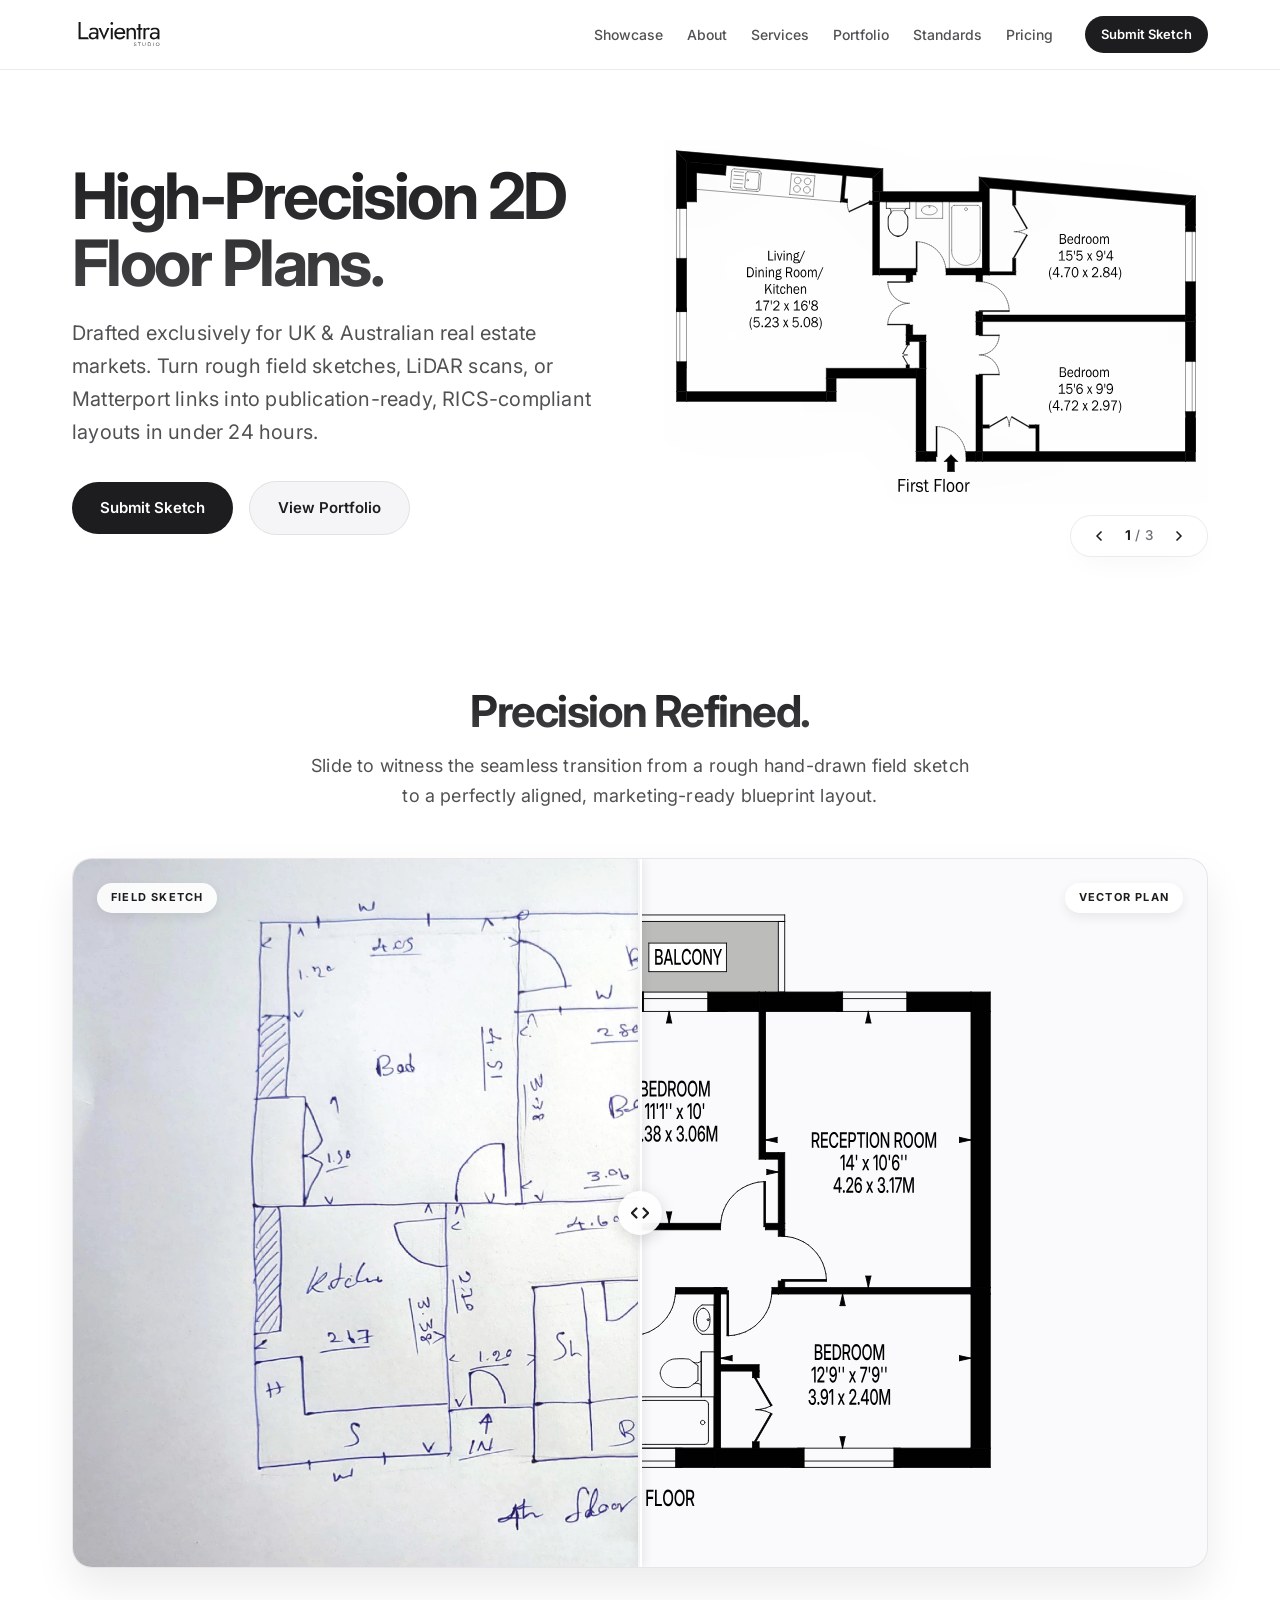
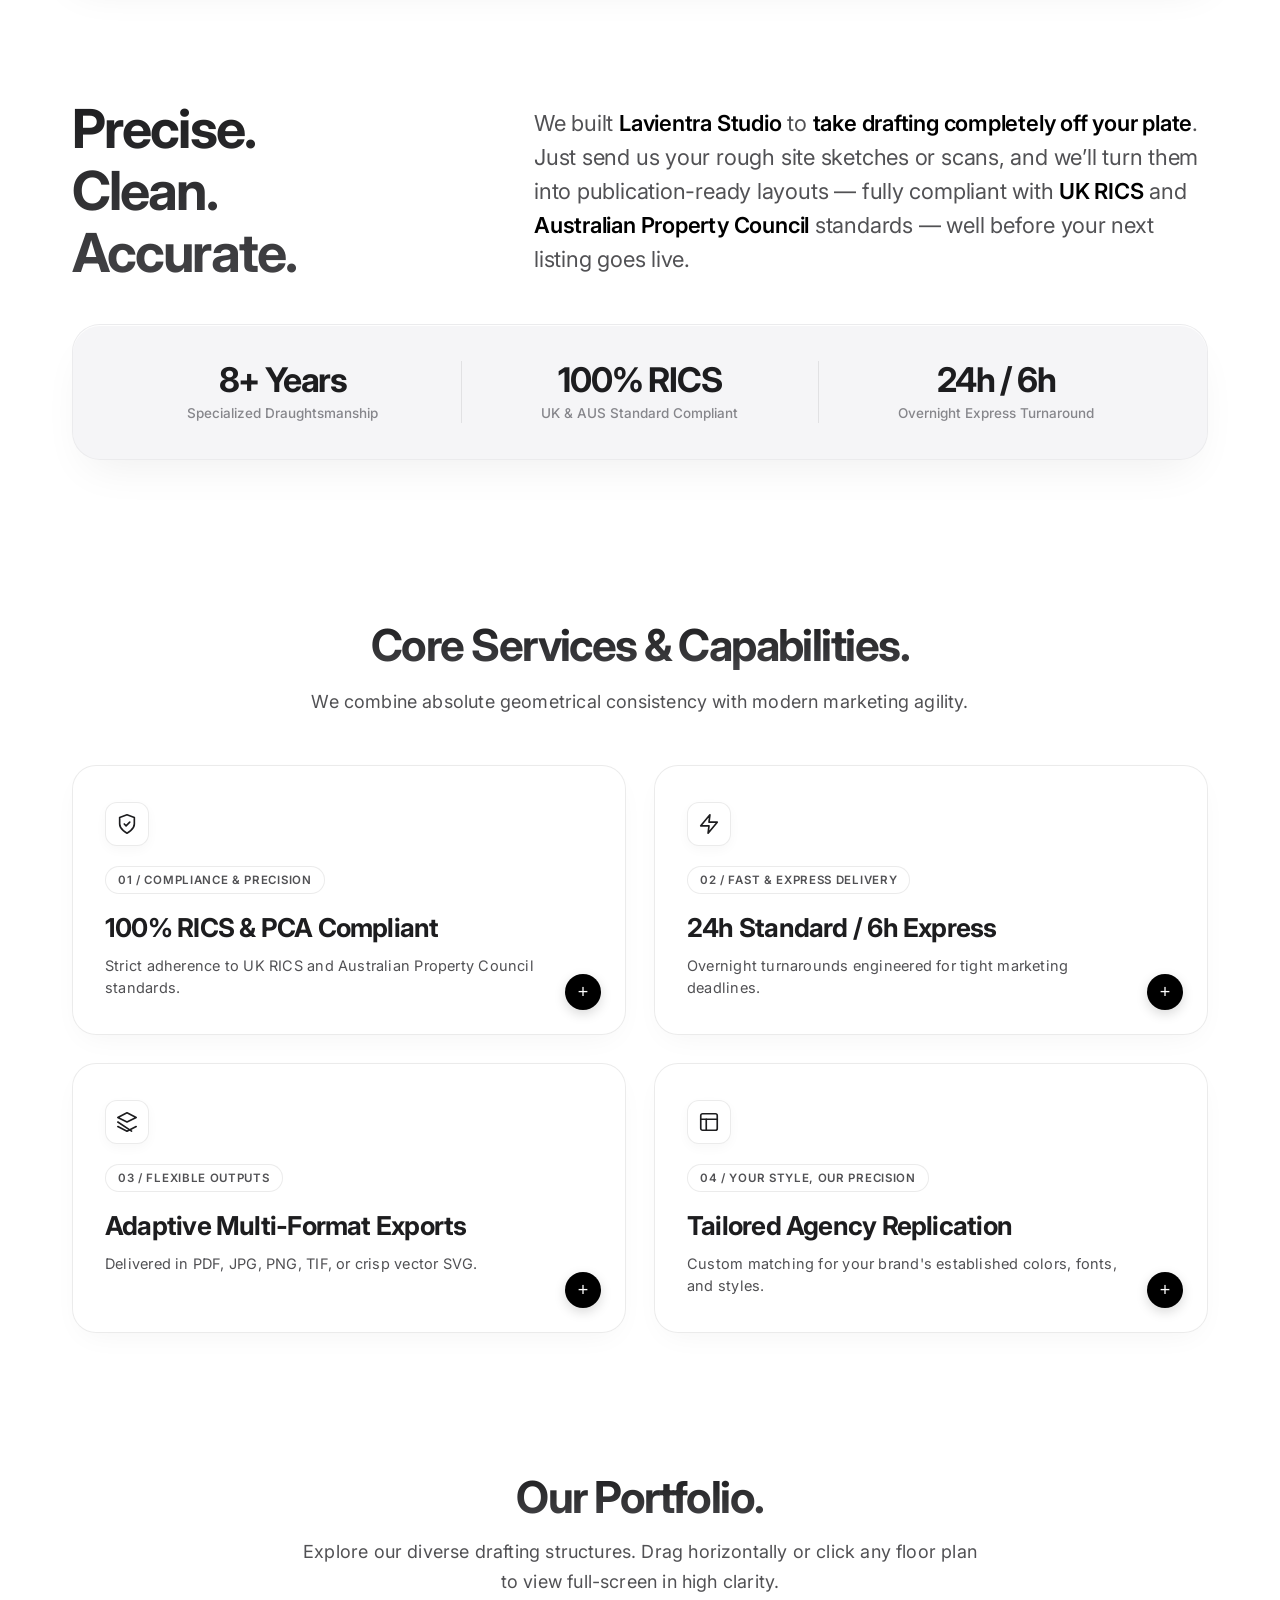
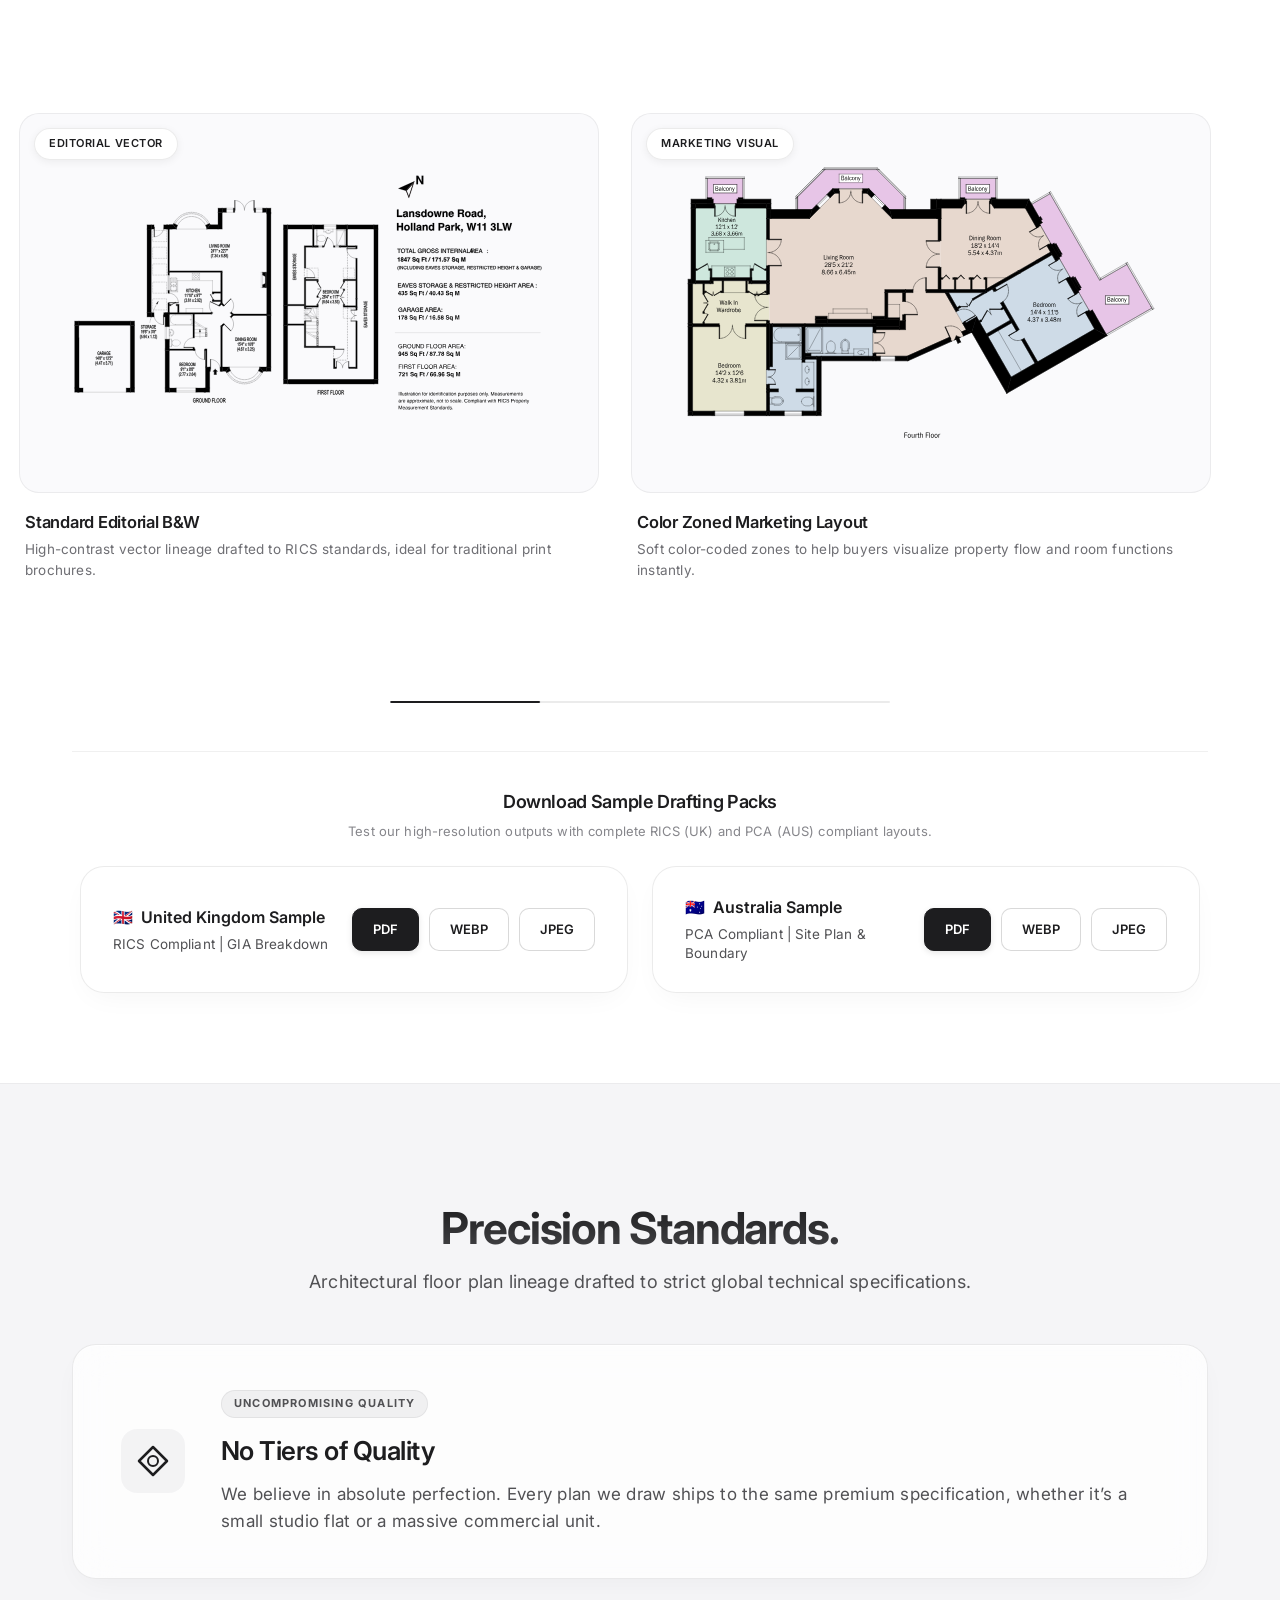
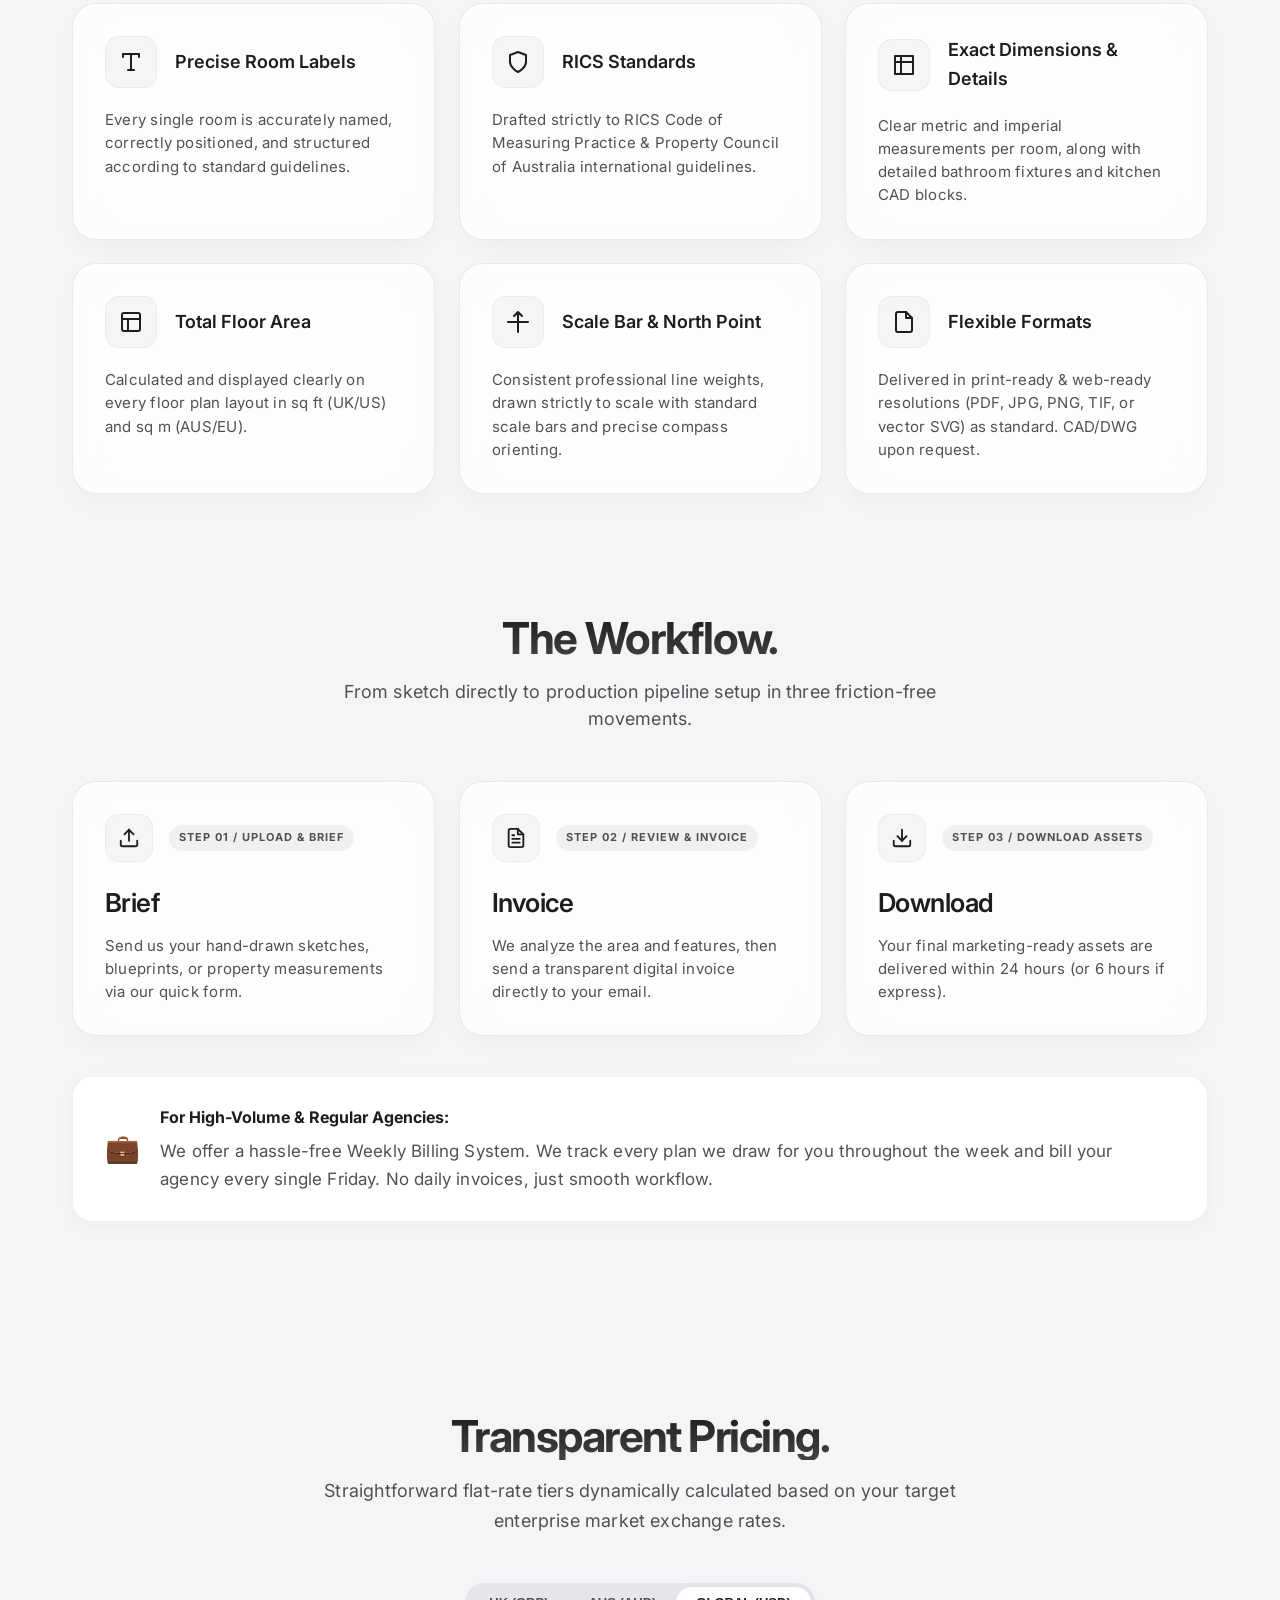
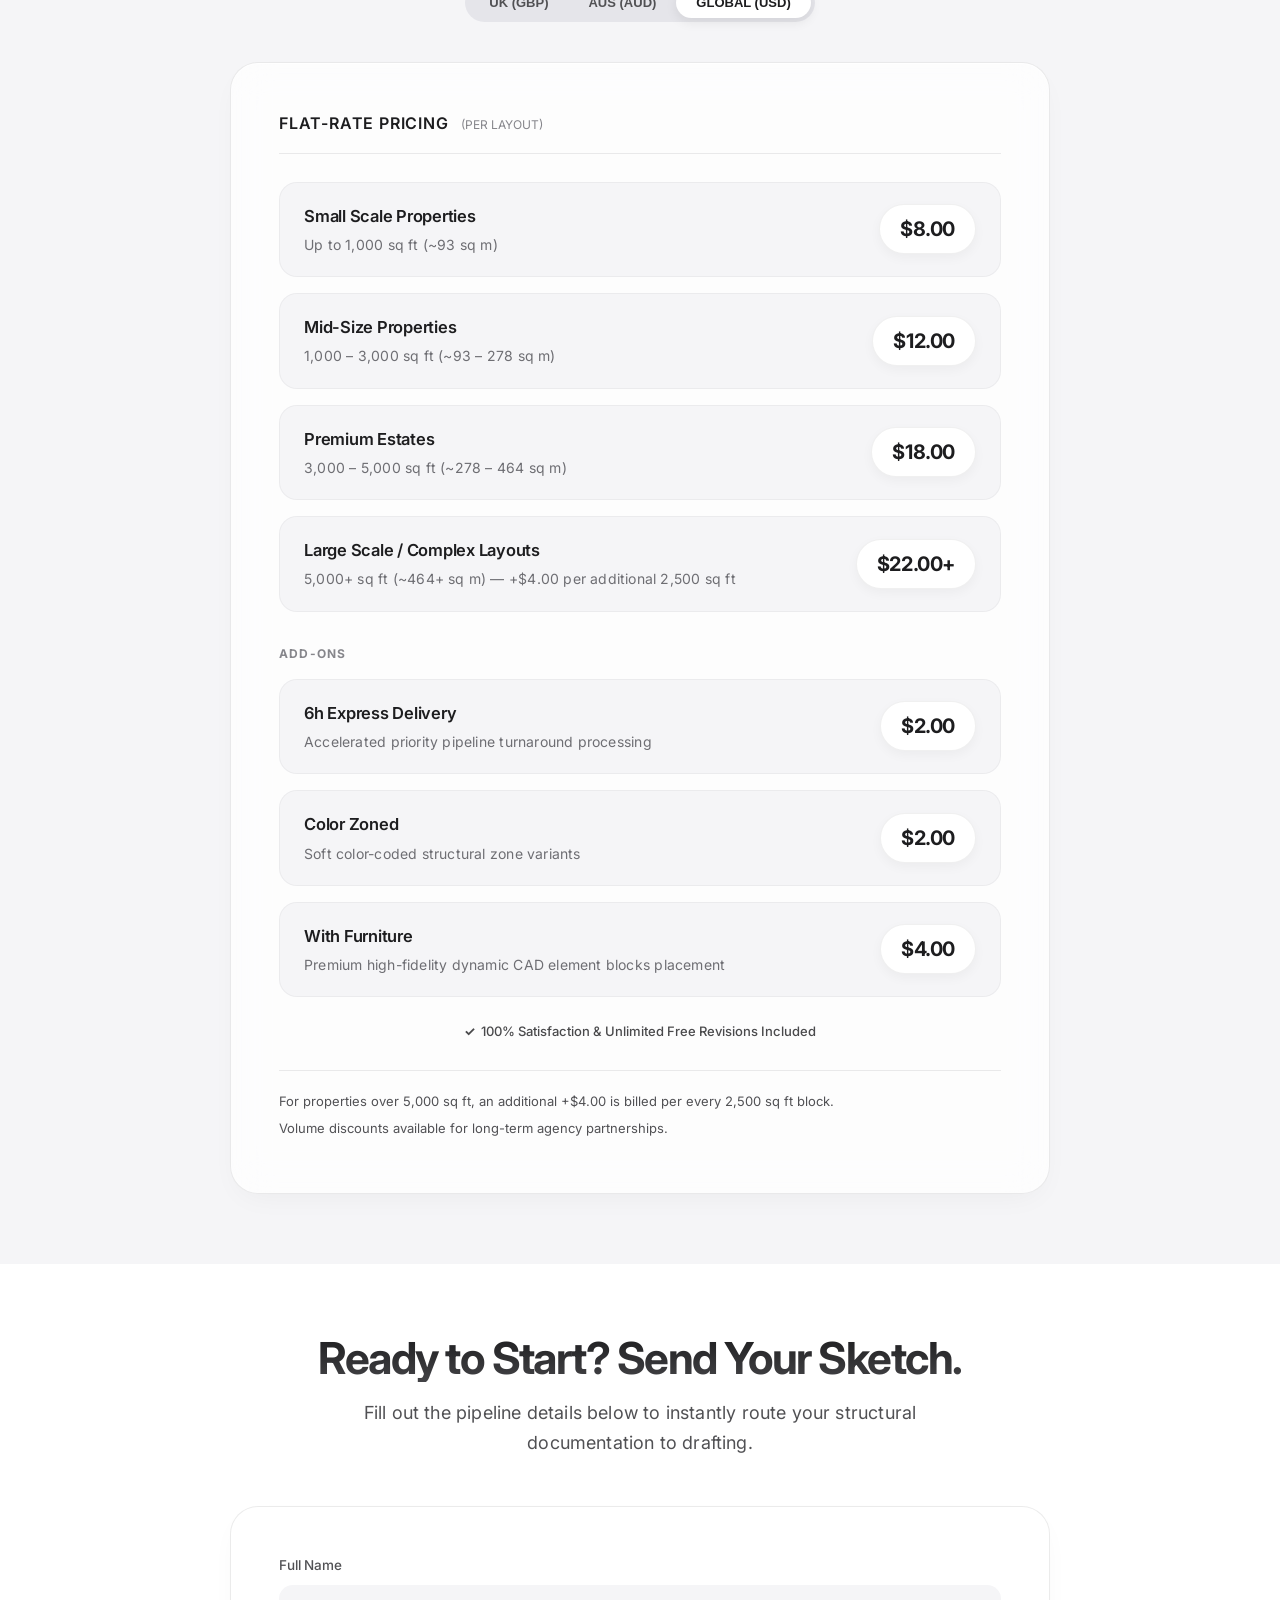
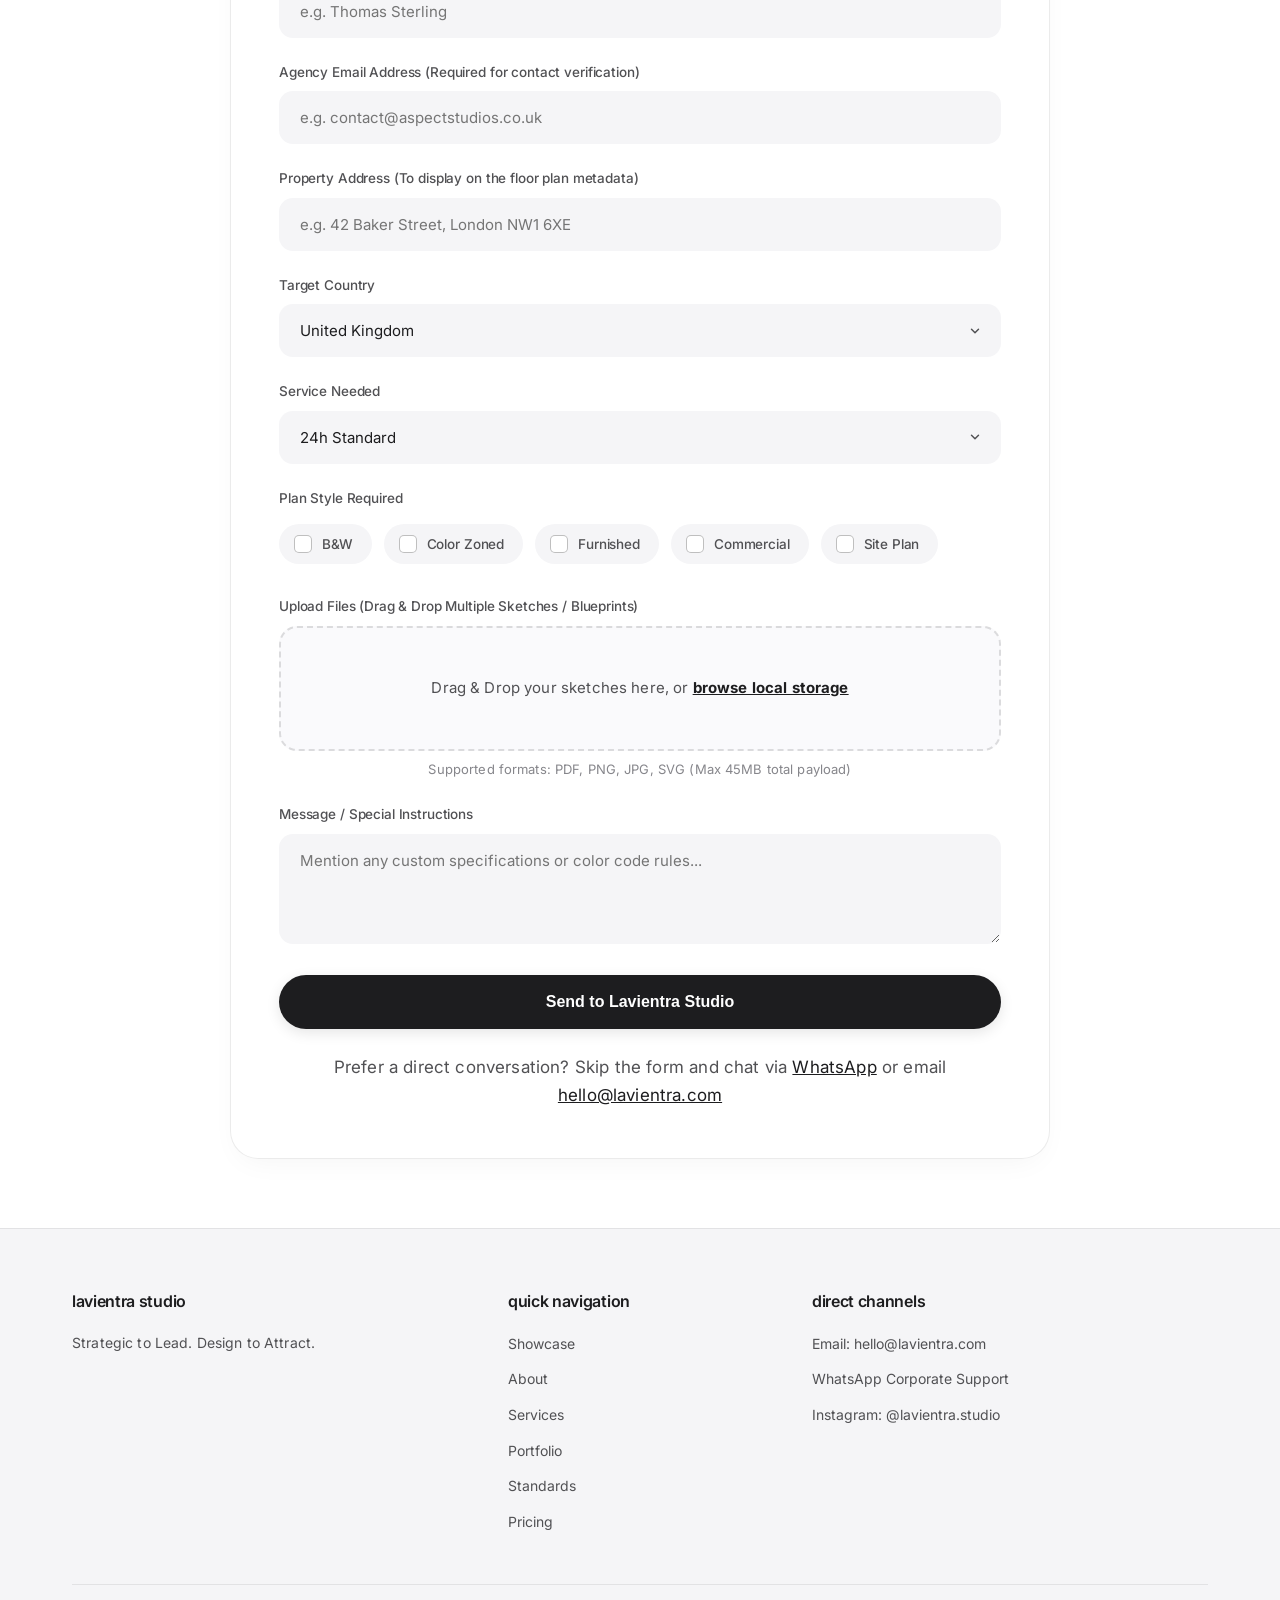
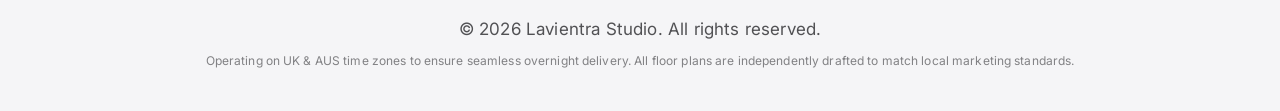
==== commit 95b21bce: "Add files via upload" ====
--- a/index.html
+++ b/index.html
@@ -1,137 +1,452 @@
 <!DOCTYPE html>
 <html lang="en">
+
 <head>
     <meta charset="UTF-8">
     <meta name="viewport" content="width=device-width, initial-scale=1.0">
     <title>Lavientra Studio | High-Precision Real Estate 2D Floor Plans</title>
+    <meta name="description" content="Turn rough site sketches into RICS & Property Council compliant 2D floor plans within 24 hours. Premium drafting services for UK & AUS real estate markets.">
     <link rel="icon" type="image/svg+xml" href="assets/favicon.svg">
     <link rel="preconnect" href="https://fonts.googleapis.com">
     <link rel="preconnect" href="https://fonts.gstatic.com" crossorigin>
     <link href="https://fonts.googleapis.com/css2?family=Inter:wght@300;400;500;600;700&display=swap" rel="stylesheet">
-    <link rel="stylesheet" href="css/style.css">
+    <link rel="stylesheet" href="style.css">
 </head>
+
 <body>
 
+    <!-- Header Navigation -->
     <nav>
         <div class="container">
             <div class="nav-container">
-                <a href="#" onclick="window.scrollTo(0,0); return false;">
-                    <img src="assets/main-logo.svg" alt="lavientra studio" class="nav-logo-img">
+                <a href="#" onclick="window.scrollTo({top: 0, behavior: 'smooth'}); return false;" aria-label="Lavientra Studio Homepage">
+                    <img src="assets/main-logo.svg" alt="Lavientra Studio Logo" class="nav-logo-img">
                 </a>
-                
-                <div class="mobile-toggle" id="mobileToggle">☰</div>
+
+                <div class="mobile-toggle" id="mobileToggle" aria-label="Toggle navigation menu">☰</div>
 
                 <div class="nav-right-block" id="navMenu">
                     <ul class="nav-links">
-                        <li><a href="#showcase" class="mobile-link">showcase</a></li>
-                        <li><a href="#standards" class="mobile-link">standards</a></li>
-                        <li><a href="#portfolio" class="mobile-link">portfolio</a></li>
-                        <li><a href="#pricing" class="mobile-link">pricing</a></li>
+                        <li><a href="#showcase" class="mobile-link">Showcase</a></li>
+                        <li><a href="#about" class="mobile-link">About</a></li>
+                        <li><a href="#services" class="mobile-link">Services</a></li>
+                        <li><a href="#portfolio" class="mobile-link">Portfolio</a></li>
+                        <li><a href="#standards" class="mobile-link">Standards</a></li>
+                        <li><a href="#pricing" class="mobile-link">Pricing</a></li>
                     </ul>
-                    <a href="#upload" class="nav-cta mobile-link">submit sketch</a>
+                    <a href="#upload" class="nav-cta mobile-link">Submit Sketch</a>
                 </div>
             </div>
         </div>
     </nav>
 
-    <section class="hero reveal-node">
+    <!-- 1. Hero Section (Sequential Page-Load Staggered Reveal) -->
+    <section class="hero" id="hero">
         <div class="container">
             <div class="hero-grid">
                 <div class="hero-left">
-                    <h1>High-Precision 2D Floor Plans.</h1>
-                    <p>Drafted exclusively for UK & AUS real estate markets. Turn rough sketches into marketing-ready, RICS-compliant layouts within 24 hours.</p>
-                    <a href="#upload" class="btn-primary">Submit Sketch</a>
-                </div>
-                <div class="hero-right">
-                    <img src="assets/hero-plan.svg" alt="Lavientra Vector Blueprint Asset" class="hero-svg-display">
+                    <h1 class="hero-reveal" data-delay="150">High-Precision 2D Floor Plans.</h1>
+                    <p class="hero-reveal" data-delay="150">Drafted exclusively for UK & Australian real estate markets. Turn rough field sketches, LiDAR scans, or Matterport links into publication-ready, RICS-compliant layouts in under 24 hours.</p>
+                    <div class="hero-buttons hero-reveal" data-delay="280">
+                        <a href="#upload" class="btn-primary">Submit Sketch</a>
+                        <a href="#portfolio" class="btn-secondary">View Portfolio</a>
+                    </div>
+                </div>
+                <div class="hero-right" id="heroRight">
+                    <div class="hero-preview-wrapper hero-reveal" data-delay="420">
+                        <div class="hero-img-container">
+                            <img id="hero-plan-img" src="assets/hero-bw.svg" alt="2D Floor Plan Specimen" />
+                        </div>
+                        
+                        <!-- Google-Style Floating Numeric Carousel Controls -->
+                        <div class="hero-carousel-controls">
+                            <button id="hero-prev-btn" aria-label="Previous style">
+                                <svg viewBox="0 0 24 24" fill="none" stroke="currentColor" stroke-width="2.5" stroke-linecap="round" stroke-linejoin="round"><polyline points="15 18 9 12 15 6"></polyline></svg>
+                            </button>
+                            <span id="hero-carousel-counter"><strong id="current-slide">1</strong> / 3</span>
+                            <button id="hero-next-btn" aria-label="Next style">
+                                <svg viewBox="0 0 24 24" fill="none" stroke="currentColor" stroke-width="2.5" stroke-linecap="round" stroke-linejoin="round"><polyline points="9 18 15 12 9 6"></polyline></svg>
+                            </button>
+                        </div>
+                    </div>
                 </div>
             </div>
         </div>
     </section>
 
-    <section id="showcase" class="section reveal-node" style="padding-top: 0; border-top: none;">
-        <div class="container">
-            <div class="section-header">
+    <!-- 2. Before / After Interactive Showcase Section -->
+    <section id="showcase" class="section">
+        <div class="container">
+            <div class="section-header reveal-item">
                 <h2>Precision Refined.</h2>
                 <p>Slide to witness the seamless transition from a rough hand-drawn field sketch to a perfectly aligned, marketing-ready blueprint layout.</p>
             </div>
-            
-            <div class="slider-wrapper" id="sliderContainer">
-                <div class="slider-badge-label label-before">Before</div>
-                <div class="slider-badge-label label-after">After</div>
-                
+
+            <div class="slider-wrapper reveal-item" id="sliderContainer">
+                <div class="slider-badge-label label-before">Field Sketch</div>
+                <div class="slider-badge-label label-after">Vector Plan</div>
+
                 <div class="slider-img img-before">
-                    <img src="assets/plan-after.svg" alt="Finished Clean Vector SVG Layout" loading="lazy">
-                </div>
-                
+                    <img src="assets/plan-after.svg" alt="Finished Vector Blueprint Floor Plan" loading="lazy">
+                </div>
+
                 <div class="slider-img img-after" id="afterImg">
-                    <img src="assets/sketch-before.webp" alt="Draft Field Sketch" loading="lazy">
-                </div>
-                
+                    <img src="assets/sketch-before.webp" alt="Draft Field Sketch Blueprint" loading="lazy">
+                </div>
+
                 <div class="slider-line" id="sliderLine"></div>
-                
+
                 <div class="slider-handle-badge" id="sliderHandleIcon">
                     <svg viewBox="0 0 20 12" fill="none" xmlns="http://www.w3.org/2000/svg">
-                        <path d="M6 1L1 6L6 11" stroke="currentColor" stroke-width="2.5" stroke-linecap="round" stroke-linejoin="round"/>
-                        <path d="M14 1L19 6L14 11" stroke="currentColor" stroke-width="2.5" stroke-linecap="round" stroke-linejoin="round"/>
+                        <path d="M6 1L1 6L6 11" stroke="currentColor" stroke-width="2.5" stroke-linecap="round" stroke-linejoin="round" />
+                        <path d="M14 1L19 6L14 11" stroke="currentColor" stroke-width="2.5" stroke-linecap="round" stroke-linejoin="round" />
                     </svg>
                 </div>
-                <input type="range" min="0" max="100" value="50" class="slider-input" id="sliderRange">
+                <input type="range" min="0" max="100" value="50" class="slider-input" id="sliderRange" aria-label="Before and After Floor Plan Comparison Slider">
             </div>
         </div>
     </section>
 
-    <section id="standards" class="section reveal-node">
-        <div class="container">
-            <div class="section-header">
-                <h2>Core Standards & Services.</h2>
-                <p>We combine geometrical absolute consistency with modern marketing agility.</p>
+    <!-- 3. About Section (Apple Editorial Layout & 4-Column Card) -->
+    <section class="section about-section" id="about">
+        <div class="container">
+            <!-- Top Row: Left Title + Right Paragraph -->
+            <div class="about-top-row reveal-item">
+                <div class="about-left-heading">
+                    <h2 class="about-hero-title">Precise.<br>Clean.<br>Accurate.</h2>
+                </div>
+                <div class="about-right-content">
+                    <p class="about-intro-summary">We built <strong>Lavientra Studio</strong> to <strong>take drafting completely off your plate</strong>. Just send us your rough site sketches or scans, and we’ll turn them into publication-ready layouts — fully compliant with <strong>UK RICS</strong> and <strong>Australian Property Council</strong> standards — well before your next listing goes live.</p>
+                </div>
+            </div>
+
+            <!-- Bottom Area: Full-Width Apple Card with 3 Divided Sections -->
+            <div class="about-apple-card reveal-item">
+                <div class="about-bento-grid">
+                    <div class="bento-metric-item">
+                        <div class="bento-metric-number">8+ Years</div>
+                        <div class="bento-metric-label">Specialized Draughtsmanship</div>
+                    </div>
+                    <div class="bento-metric-item">
+                        <div class="bento-metric-number">100% RICS</div>
+                        <div class="bento-metric-label">UK & AUS Standard Compliant</div>
+                    </div>
+                    <div class="bento-metric-item">
+                        <div class="bento-metric-number">24h / 6h</div>
+                        <div class="bento-metric-label">Overnight Express Turnaround</div>
+                    </div>
+                </div>
+            </div>
+        </div>
+    </section>
+
+    <!-- 4. Core Services & Capabilities Section (Pure White Background Bento Grid) -->
+    <section id="services" class="section">
+        <div class="container">
+            <div class="section-header reveal-item">
+                <h2>Core Services & Capabilities.</h2>
+                <p>We combine absolute geometrical consistency with modern marketing agility.</p>
             </div>
             <div class="standards-grid">
-                <div class="standard-card">
-                    <span class="standard-num">01 / Compliance & Precision</span>
-                    <h3>Absolute Compliance</h3>
-                    <p>Every plan is drawn strictly according to RICS Standards (UK) and Property Council Guidelines (AUS). We ensure 100% precision with accurate room labels, clear measurement lines, detailed bathroom parts, standard scale bars, and precise north points.</p>
-                </div>
-                <div class="standard-card">
-                    <span class="standard-num">02 / Fast & Express Delivery</span>
-                    <h3>Express Pipelines</h3>
-                    <p>Standard delivery within 24 hours. Need it sooner? Select our 6-Hour Express Service to hit your tight marketing deadlines.</p>
-                </div>
-                <div class="standard-card">
-                    <span class="standard-num">03 / Flexible Outputs</span>
-                    <h3>Adaptive Exports</h3>
-                    <p>Receive your assets in any marketing format your agency requires: PDF, JPG, PNG, TIF, or crisp scalable SVG.</p>
-                </div>
-                <div class="standard-card">
-                    <span class="standard-num">04 / Your Style, Our Precision</span>
-                    <h3>Tailored Replications</h3>
-                    <p>Have an established brand layout? Just send us one of your previous floor plans. We will precisely replicate your agency's custom style, fonts, and colors while delivering an ultra-clean, standardized layout.</p>
+                <!-- Card 01 -->
+                <div class="standard-card reveal-item" data-service-index="0" onclick="openServiceModal(0)">
+                    <div class="card-icon-badge">
+                        <svg width="22" height="22" viewBox="0 0 24 24" fill="none" stroke="currentColor" stroke-width="1.8" stroke-linecap="round" stroke-linejoin="round">
+                            <path d="M12 22s8-4 8-10V5l-8-3-8 3v7c0 6 8 10 8 10z"/>
+                            <polyline points="9 12 11 14 15 10"/>
+                        </svg>
+                    </div>
+                    <span class="standard-num">01 / COMPLIANCE & PRECISION</span>
+                    <h3>100% RICS & PCA Compliant</h3>
+                    <p>Strict adherence to UK RICS and Australian Property Council standards.</p>
+                    <button class="card-plus-btn" aria-label="Learn more about Compliance & Precision" onclick="event.stopPropagation(); openServiceModal(0)">+</button>
+                </div>
+                <!-- Card 02 -->
+                <div class="standard-card reveal-item" data-service-index="1" onclick="openServiceModal(1)">
+                    <div class="card-icon-badge">
+                        <svg width="22" height="22" viewBox="0 0 24 24" fill="none" stroke="currentColor" stroke-width="1.8" stroke-linecap="round" stroke-linejoin="round">
+                            <polygon points="13 2 3 14 12 14 11 22 21 10 12 10 13 2"/>
+                        </svg>
+                    </div>
+                    <span class="standard-num">02 / FAST & EXPRESS DELIVERY</span>
+                    <h3>24h Standard / 6h Express</h3>
+                    <p>Overnight turnarounds engineered for tight marketing deadlines.</p>
+                    <button class="card-plus-btn" aria-label="Learn more about Express Delivery" onclick="event.stopPropagation(); openServiceModal(1)">+</button>
+                </div>
+                <!-- Card 03 -->
+                <div class="standard-card reveal-item" data-service-index="2" onclick="openServiceModal(2)">
+                    <div class="card-icon-badge">
+                        <svg width="22" height="22" viewBox="0 0 24 24" fill="none" stroke="currentColor" stroke-width="1.8" stroke-linecap="round" stroke-linejoin="round">
+                            <polygon points="12 2 2 7 12 12 22 7 12 2"/>
+                            <polyline points="2 17 12 22 22 17"/>
+                            <polyline points="2 12 17 22 12"/>
+                        </svg>
+                    </div>
+                    <span class="standard-num">03 / FLEXIBLE OUTPUTS</span>
+                    <h3>Adaptive Multi-Format Exports</h3>
+                    <p>Delivered in PDF, JPG, PNG, TIF, or crisp vector SVG.</p>
+                    <button class="card-plus-btn" aria-label="Learn more about Multi-Format Exports" onclick="event.stopPropagation(); openServiceModal(2)">+</button>
+                </div>
+                <!-- Card 04 -->
+                <div class="standard-card reveal-item" data-service-index="3" onclick="openServiceModal(3)">
+                    <div class="card-icon-badge">
+                        <svg width="22" height="22" viewBox="0 0 24 24" fill="none" stroke="currentColor" stroke-width="1.8" stroke-linecap="round" stroke-linejoin="round">
+                            <rect x="3" y="3" width="18" height="18" rx="2" ry="2"/>
+                            <line x1="3" y1="9" x2="21" y2="9"/>
+                            <line x1="9" y1="21" x2="9" y2="9"/>
+                        </svg>
+                    </div>
+                    <span class="standard-num">04 / YOUR STYLE, OUR PRECISION</span>
+                    <h3>Tailored Agency Replication</h3>
+                    <p>Custom matching for your brand's established colors, fonts, and styles.</p>
+                    <button class="card-plus-btn" aria-label="Learn more about Agency Replication" onclick="event.stopPropagation(); openServiceModal(3)">+</button>
                 </div>
             </div>
         </div>
     </section>
 
-    <section id="portfolio" class="section reveal-node">
-        <div class="container">
-            <div class="section-header">
+    <!-- 5. Portfolio Section (Apple Camera-Style Auto-Scrolling Showcase) -->
+    <section id="portfolio" class="section" style="padding-bottom: 90px; overflow: hidden;">
+        <div class="container">
+            <div class="section-header reveal-item">
                 <h2>Our Portfolio.</h2>
-                <p>Explore our diverse drafting structures tailored completely to international marketing specs.</p>
-            </div>
-        </div>
-        <div class="portfolio-scroller-container">
-            <div class="portfolio-track" id="portfolioTrack"></div>
+                <p>Explore our diverse drafting structures. Drag horizontally or click any floor plan to view full-screen in high clarity.</p>
+            </div>
+        </div>
+
+        <div class="portfolio-fullwidth-wrapper reveal-item">
+            <div class="portfolio-track-container" id="portfolioTrackContainer">
+                <div class="portfolio-track" id="portfolioTrack">
+                    <!-- Dynamically populated and duplicated via main.js -->
+                </div>
+            </div>
+        </div>
+        <div class="portfolio-progress-bar-wrap">
+            <div class="portfolio-progress-track">
+                <div class="portfolio-progress-indicator" id="portfolioProgressIndicator"></div>
+            </div>
+        </div>
+
+        <div class="container">
+            <div class="samples-download-zone reveal-item">
+                <div class="samples-download-header">
+                    <h3>Download Sample Drafting Packs</h3>
+                    <p class="samples-desc">Test our high-resolution outputs with complete RICS (UK) and PCA (AUS) compliant layouts.</p>
+                </div>
+                
+                <div class="sample-cards-grid">
+                    <!-- UK Card -->
+                    <div class="sample-card">
+                        <div class="sample-card-info">
+                            <h4><span>🇬🇧</span> United Kingdom Sample</h4>
+                            <p class="sample-subtext">RICS Compliant | GIA Breakdown</p>
+                        </div>
+                        <div class="format-buttons">
+                            <a href="assets/samples/uk-sample.pdf" download="Lavientra_UK_Sample.pdf" target="_blank" rel="noopener noreferrer" class="sample-btn primary-format">PDF</a>
+                            <a href="assets/samples/uk-sample.webp" download="Lavientra_UK_Sample.webp" target="_blank" rel="noopener noreferrer" class="sample-btn">WEBP</a>
+                            <a href="assets/samples/uk-sample.jpg" download="Lavientra_UK_Sample.jpg" target="_blank" rel="noopener noreferrer" class="sample-btn">JPEG</a>
+                        </div>
+                    </div>
+
+                    <!-- AUS Card -->
+                    <div class="sample-card">
+                        <div class="sample-card-info">
+                            <h4><span>🇦🇺</span> Australia Sample</h4>
+                            <p class="sample-subtext">PCA Compliant | Site Plan & Boundary</p>
+                        </div>
+                        <div class="format-buttons">
+                            <a href="assets/samples/aus-sample.pdf" download="Lavientra_AUS_Sample.pdf" target="_blank" rel="noopener noreferrer" class="sample-btn primary-format">PDF</a>
+                            <a href="assets/samples/aus-sample.webp" download="Lavientra_AUS_Sample.webp" target="_blank" rel="noopener noreferrer" class="sample-btn">WEBP</a>
+                            <a href="assets/samples/aus-sample.jpg" download="Lavientra_AUS_Sample.jpg" target="_blank" rel="noopener noreferrer" class="sample-btn">JPEG</a>
+                        </div>
+                    </div>
+                </div>
+            </div>
         </div>
     </section>
 
-    <section id="pricing" class="section reveal-node">
-        <div class="container">
-            <div class="section-header">
+    <!-- 6 & 7. Continuous Dark Zone (Precision Standards Bento Grid + The Workflow) -->
+    <div class="continuous-dark-zone">
+        <section id="standards" class="section">
+            <div class="container">
+                <div class="section-header reveal-item">
+                    <h2>Precision Standards.</h2>
+                    <p>Architectural floor plan lineage drafted to strict global technical specifications.</p>
+                </div>
+                
+                <div class="bento-specs-grid">
+                    <!-- Featured Card (Full Width Hero Span) -->
+                    <div class="bento-hero-card reveal-item">
+                        <div class="bento-hero-icon-wrap">
+                            <svg class="bento-hero-icon" viewBox="0 0 32 32" fill="none" xmlns="http://www.w3.org/2000/svg">
+                                <path d="M16 2L2 16L16 30L30 16L16 2Z" stroke="currentColor" stroke-width="2.5" stroke-linejoin="round" />
+                                <circle cx="16" cy="16" r="5" stroke="currentColor" stroke-width="2" />
+                            </svg>
+                        </div>
+                        <div class="bento-hero-body">
+                            <span class="bento-badge">Uncompromising Quality</span>
+                            <h3>No Tiers of Quality</h3>
+                            <p>We believe in absolute perfection. Every plan we draw ships to the same premium specification, whether it’s a small studio flat or a massive commercial unit.</p>
+                        </div>
+                    </div>
+
+                    <!-- Feature 1 -->
+                    <div class="bento-card reveal-item">
+                        <div class="bento-card-header">
+                            <div class="bento-card-icon">
+                                <svg viewBox="0 0 24 24" fill="none" stroke="currentColor" stroke-width="2" stroke-linecap="round" stroke-linejoin="round">
+                                    <path d="M4 7V4h16v3M9 20h6M12 4v16"/>
+                                </svg>
+                            </div>
+                            <h4>Precise Room Labels</h4>
+                        </div>
+                        <p>Every single room is accurately named, correctly positioned, and structured according to standard guidelines.</p>
+                    </div>
+
+                    <!-- Feature 2 -->
+                    <div class="bento-card reveal-item">
+                        <div class="bento-card-header">
+                            <div class="bento-card-icon">
+                                <svg viewBox="0 0 24 24" fill="none" stroke="currentColor" stroke-width="2" stroke-linecap="round" stroke-linejoin="round">
+                                    <path d="M12 22s8-4 8-10V5l-8-3-8 3v7c0 6 8 10 8 10z"/>
+                                </svg>
+                            </div>
+                            <h4>RICS Standards</h4>
+                        </div>
+                        <p>Drafted strictly to RICS Code of Measuring Practice & Property Council of Australia international guidelines.</p>
+                    </div>
+
+                    <!-- Feature 3 -->
+                    <div class="bento-card reveal-item">
+                        <div class="bento-card-header">
+                            <div class="bento-card-icon">
+                                <svg viewBox="0 0 24 24" fill="none" stroke="currentColor" stroke-width="2" stroke-linecap="round" stroke-linejoin="round">
+                                    <path d="M21 3H3v18h18V3zM9 3v18M3 9h18"/>
+                                </svg>
+                            </div>
+                            <h4>Exact Dimensions & Details</h4>
+                        </div>
+                        <p>Clear metric and imperial measurements per room, along with detailed bathroom fixtures and kitchen CAD blocks.</p>
+                    </div>
+
+                    <!-- Feature 4 -->
+                    <div class="bento-card reveal-item">
+                        <div class="bento-card-header">
+                            <div class="bento-card-icon">
+                                <svg viewBox="0 0 24 24" fill="none" stroke="currentColor" stroke-width="2" stroke-linecap="round" stroke-linejoin="round">
+                                    <rect x="3" y="3" width="18" height="18" rx="2"/>
+                                    <path d="M3 9h18M9 21V9"/>
+                                </svg>
+                            </div>
+                            <h4>Total Floor Area</h4>
+                        </div>
+                        <p>Calculated and displayed clearly on every floor plan layout in sq ft (UK/US) and sq m (AUS/EU).</p>
+                    </div>
+
+                    <!-- Feature 5 -->
+                    <div class="bento-card reveal-item">
+                        <div class="bento-card-header">
+                            <div class="bento-card-icon">
+                                <svg viewBox="0 0 24 24" fill="none" stroke="currentColor" stroke-width="2" stroke-linecap="round" stroke-linejoin="round">
+                                    <path d="M12 2v20M2 12h20M12 2l4 4M12 2L8 6"/>
+                                </svg>
+                            </div>
+                            <h4>Scale Bar & North Point</h4>
+                        </div>
+                        <p>Consistent professional line weights, drawn strictly to scale with standard scale bars and precise compass orienting.</p>
+                    </div>
+
+                    <!-- Feature 6 -->
+                    <div class="bento-card reveal-item">
+                        <div class="bento-card-header">
+                            <div class="bento-card-icon">
+                                <svg viewBox="0 0 24 24" fill="none" stroke="currentColor" stroke-width="2" stroke-linecap="round" stroke-linejoin="round">
+                                    <path d="M14 2H6a2 2 0 0 0-2 2v16a2 2 0 0 0 2 2h12a2 2 0 0 0 2-2V8z"/>
+                                    <polyline points="14 2 14 8 20 8"/>
+                                </svg>
+                            </div>
+                            <h4>Flexible Formats</h4>
+                        </div>
+                        <p>Delivered in print-ready & web-ready resolutions (PDF, JPG, PNG, TIF, or vector SVG) as standard. CAD/DWG upon request.</p>
+                    </div>
+                </div>
+            </div>
+        </section>
+
+        <section id="workflow" class="section">
+            <div class="container">
+                <div class="section-header reveal-item">
+                    <h2>The Workflow.</h2>
+                    <p>From sketch directly to production pipeline setup in three friction-free movements.</p>
+                </div>
+                <div class="workflow-grid">
+                    <div class="step-card reveal-item">
+                        <div class="step-card-header">
+                            <div class="step-icon">
+                                <svg viewBox="0 0 24 24" fill="none" stroke="currentColor" stroke-width="2" stroke-linecap="round" stroke-linejoin="round">
+                                    <path d="M21 15v4a2 2 0 0 1-2 2H5a2 2 0 0 1-2-2v-4"/>
+                                    <polyline points="17 8 12 3 7 8"/>
+                                    <line x1="12" y1="3" x2="12" y2="15"/>
+                                </svg>
+                            </div>
+                            <span class="step-num">Step 01 / Upload & Brief</span>
+                        </div>
+                        <h3>Brief</h3>
+                        <p>Send us your hand-drawn sketches, blueprints, or property measurements via our quick form.</p>
+                    </div>
+                    
+                    <div class="step-card reveal-item">
+                        <div class="step-card-header">
+                            <div class="step-icon">
+                                <svg viewBox="0 0 24 24" fill="none" stroke="currentColor" stroke-width="2" stroke-linecap="round" stroke-linejoin="round">
+                                    <path d="M14 2H6a2 2 0 0 0-2 2v16a2 2 0 0 0 2 2h12a2 2 0 0 0 2-2V8z"/>
+                                    <polyline points="14 2 14 8 20 8"/>
+                                    <line x1="16" y1="13" x2="8" y2="13"/>
+                                    <line x1="16" y1="17" x2="8" y2="17"/>
+                                    <polyline points="10 9 9 9 8 9"/>
+                                </svg>
+                            </div>
+                            <span class="step-num">Step 02 / Review & Invoice</span>
+                        </div>
+                        <h3>Invoice</h3>
+                        <p>We analyze the area and features, then send a transparent digital invoice directly to your email.</p>
+                    </div>
+                    
+                    <div class="step-card reveal-item">
+                        <div class="step-card-header">
+                            <div class="step-icon">
+                                <svg viewBox="0 0 24 24" fill="none" stroke="currentColor" stroke-width="2" stroke-linecap="round" stroke-linejoin="round">
+                                    <path d="M21 15v4a2 2 0 0 1-2 2H5a2 2 0 0 1-2-2v-4"/>
+                                    <polyline points="7 10 12 15 17 10"/>
+                                    <line x1="12" y1="15" x2="12" y2="3"/>
+                                </svg>
+                            </div>
+                            <span class="step-num">Step 03 / Download Assets</span>
+                        </div>
+                        <h3>Download</h3>
+                        <p>Your final marketing-ready assets are delivered within 24 hours (or 6 hours if express).</p>
+                    </div>
+                </div>
+                <div class="billing-banner reveal-item">
+                    <span style="font-size: 28px;">💼</span>
+                    <div>
+                        <strong style="display: block; margin-bottom: 6px; font-size: 16px; color: var(--text-primary);">For High-Volume & Regular Agencies:</strong>
+                        <p>We offer a hassle-free Weekly Billing System. We track every plan we draw for you throughout the week and bill your agency every single Friday. No daily invoices, just smooth workflow.</p>
+                    </div>
+                </div>
+            </div>
+        </section>
+    </div>
+
+    <!-- 8. Transparent Pricing Section -->
+    <section id="pricing" class="section section-ash">
+        <div class="container">
+            <div class="section-header reveal-item">
                 <h2>Transparent Pricing.</h2>
                 <p>Straightforward flat-rate tiers dynamically calculated based on your target enterprise market exchange rates.</p>
             </div>
 
-            <div class="pricing-toggle-zone">
+            <div class="pricing-toggle-zone reveal-item">
                 <div class="pill-toggle">
                     <button class="toggle-btn" id="btn-uk" onclick="setMarket('uk')">UK (GBP)</button>
                     <button class="toggle-btn" id="btn-aus" onclick="setMarket('aus')">AUS (AUD)</button>
@@ -140,7 +455,7 @@
             </div>
 
             <div class="pricing-master-wrapper">
-                <div class="premium-pricing-card">
+                <div class="premium-pricing-card reveal-item">
                     <div class="pricing-card-title-area">
                         <h3>FLAT-RATE PRICING</h3>
                         <span>(PER LAYOUT)</span>
@@ -150,61 +465,66 @@
                         <div class="price-row-item">
                             <div class="price-item-info">
                                 <h4>Small Scale Properties</h4>
-                                <p>Up to 1000 Sq Ft</p>
-                            </div>
-                            <div class="price-item-value" id="price-small">--</div>
+                                <p>Up to 1,000 sq ft (~93 sq m)</p>
+                            </div>
+                            <div class="price-item-value" id="price-small">$8.00</div>
                         </div>
                         <div class="price-row-item">
                             <div class="price-item-info">
                                 <h4>Mid-Size Properties</h4>
-                                <p>1000 – 3000 sq ft</p>
-                            </div>
-                            <div class="price-item-value" id="price-mid">--</div>
+                                <p>1,000 – 3,000 sq ft (~93 – 278 sq m)</p>
+                            </div>
+                            <div class="price-item-value" id="price-mid">$12.00</div>
                         </div>
                         <div class="price-row-item">
                             <div class="price-item-info">
                                 <h4>Premium Estates</h4>
-                                <p>3,000 – 5,000 sq ft</p>
-                            </div>
-                            <div class="price-item-value" id="price-premium">--</div>
+                                <p>3,000 – 5,000 sq ft (~278 – 464 sq m)</p>
+                            </div>
+                            <div class="price-item-value" id="price-premium">$18.00</div>
                         </div>
                         <div class="price-row-item">
                             <div class="price-item-info">
                                 <h4>Large Scale / Complex Layouts</h4>
-                                <p>5,000+ sq ft</p>
-                            </div>
-                            <div class="price-item-value" id="price-large">--</div>
+                                <p>5,000+ sq ft (~464+ sq m) — +$4.00 per additional 2,500 sq ft</p>
+                            </div>
+                            <div class="price-item-value" id="price-large">$22.00+</div>
                         </div>
                     </div>
 
                     <div class="price-sub-section-title">Add-Ons</div>
-                    
+
                     <div class="price-list-rows">
                         <div class="price-row-item">
                             <div class="price-item-info">
                                 <h4>6h Express Delivery</h4>
                                 <p>Accelerated priority pipeline turnaround processing</p>
                             </div>
-                            <div class="price-item-value" id="price-addon-express">--</div>
+                            <div class="price-item-value" id="price-addon-express">$2.00</div>
                         </div>
                         <div class="price-row-item">
                             <div class="price-item-info">
-                                <h4>Color</h4>
+                                <h4>Color Zoned</h4>
                                 <p>Soft color-coded structural zone variants</p>
                             </div>
-                            <div class="price-item-value" id="price-addon-color">--</div>
+                            <div class="price-item-value" id="price-addon-color">$2.00</div>
                         </div>
                         <div class="price-row-item">
                             <div class="price-item-info">
                                 <h4>With Furniture</h4>
                                 <p>Premium high-fidelity dynamic CAD element blocks placement</p>
                             </div>
-                            <div class="price-item-value" id="price-addon-furniture">--</div>
-                        </div>
+                            <div class="price-item-value" id="price-addon-furniture">$4.00</div>
+                        </div>
+                    </div>
+
+                    <div class="pricing-revisions-note">
+                        <span class="revisions-check-icon">✓</span>
+                        <span>100% Satisfaction & Unlimited Free Revisions Included</span>
                     </div>
 
                     <ul class="pricing-footnote-list">
-                        <li id="pricing-note-incremental">Calculating structural expansion rates values...</li>
+                        <li id="pricing-note-incremental">Calculating structural expansion rates...</li>
                         <li>Volume discounts available for long-term agency partnerships.</li>
                     </ul>
                 </div>
@@ -212,90 +532,15 @@
         </div>
     </section>
 
-    <section class="section reveal-node">
-        <div class="container">
-            <div class="specs-layout">
-                <div class="specs-highlight-card">
-                    <svg class="specs-highlight-icon" viewBox="0 0 32 32" fill="none" xmlns="http://www.w3.org/2000/svg">
-                        <path d="M16 2L2 16L16 30L30 16L16 2Z" stroke="currentColor" stroke-width="2.5" stroke-linejoin="round"/>
-                        <circle cx="16" cy="16" r="5" stroke="currentColor" stroke-width="2"/>
-                    </svg>
-                    <h3>No Tiers of Quality</h3>
-                    <p>We believe in absolute perfection. Every plan we draw ships to the same premium specification, whether it’s a small studio flat or a massive commercial unit.</p>
-                </div>
-                <div>
-                    <ul class="specs-list">
-                        <li>
-                            <strong>Precise Room Labels</strong>
-                            <p>Every single room is accurately named, correctly positioned, and structured according to standard guidelines.</p>
-                        </li>
-                        <li>
-                            <strong>Exact Dimensions & Details</strong>
-                            <p>Clear metric and imperial measurements per room, along with highly detailed bathroom parts and fixtures.</p>
-                        </li>
-                        <li>
-                            <strong>Total Floor Area</strong>
-                            <p>The total area is clearly calculated and stated on the plan in both sq ft (for UK) and sq m (for AUS).</p>
-                        </li>
-                        <li>
-                            <strong>Scale Bar & North Point</strong>
-                            <p>Consistent professional line weights, drawn strictly to scale with standard scale bars and precise north points.</p>
-                        </li>
-                        <li>
-                            <strong>Flexible File Formats</strong>
-                            <p>Delivered in print-ready and web-ready resolutions (PDF, JPG, PNG, TIF, or SVG) as standard. CAD/DWG upon request.</p>
-                        </li>
-                        <li>
-                            <strong>Unlimited Amendments</strong>
-                            <p>Your satisfaction is our priority. Enjoy unlimited free revisions within 30 days of delivery until the plan is exactly how you want it.</p>
-                        </li>
-                    </ul>
-                </div>
-            </div>
-        </div>
-    </section>
-
-    <section class="section reveal-node">
-        <div class="container">
-            <div class="section-header">
-                <h2>The Workflow.</h2>
-                <p>From sketch directly to production pipeline setup in three friction-free movements.</p>
-            </div>
-            <div class="workflow-grid">
-                <div class="step-card">
-                    <span class="step-num">Step 01 / Upload & Brief</span>
-                    <h3>Brief</h3>
-                    <p>Send us your hand-drawn sketches, blueprints, or property measurements via our quick form.</p>
-                </div>
-                <div class="step-card">
-                    <span class="step-num">Step 02 / Review & Invoice</span>
-                    <h3>Invoice</h3>
-                    <p>We analyze the area and features, then send a transparent digital invoice directly to your email.</p>
-                </div>
-                <div class="step-card">
-                    <span class="step-num">Step 03 / Download Assets</span>
-                    <h3>Download</h3>
-                    <p>Your final marketing-ready assets are delivered within 24 hours (or 6 hours if express).</p>
-                </div>
-            </div>
-            <div class="billing-banner">
-                <span style="font-size: 24px;">💼</span>
-                <div>
-                    <strong style="display: block; margin-bottom: 6px; font-size: 16px;">For High-Volume & Regular Agencies:</strong>
-                    <p>We offer a hassle-free Weekly Billing System. We track every plan we draw for you throughout the week and bill your agency every single Friday. No daily invoices, just smooth workflow.</p>
-                </div>
-            </div>
-        </div>
-    </section>
-
-    <section id="upload" class="section reveal-node">
-        <div class="container">
-            <div class="section-header">
+    <!-- 9. Upload & Form Intake Section -->
+    <section id="upload" class="section">
+        <div class="container">
+            <div class="section-header reveal-item">
                 <h2>Ready to Start? Send Your Sketch.</h2>
                 <p>Fill out the pipeline details below to instantly route your structural documentation to drafting.</p>
             </div>
 
-            <div class="form-container-box">
+            <div class="form-container-box reveal-item">
                 <form id="projectIntakeForm">
                     <div class="form-group">
                         <label for="fullName">Full Name</label>
@@ -327,12 +572,11 @@
                     <div class="form-group">
                         <label>Plan Style Required</label>
                         <div class="checkbox-group">
-                            <label class="checkbox-label"><input type="checkbox" name="style" value="B&W"> B&W</label>
-                            <label class="checkbox-label"><input type="checkbox" name="style" value="Color Zoned"> Color Zoned</label>
-                            <label class="checkbox-label"><input type="checkbox" name="style" value="Furnished"> Furnished</label>
-                            <label class="checkbox-label"><input type="checkbox" name="style" value="Commercial"> Commercial</label>
-                            <label class="checkbox-label"><input type="checkbox" name="style" value="Complex"> Complex</label>
-                            <label class="checkbox-label"><input type="checkbox" name="style" value="Site Plan"> Site Plan</label>
+                            <label class="checkbox-label"><input type="checkbox" name="style" value="B&W"> <span>B&W</span></label>
+                            <label class="checkbox-label"><input type="checkbox" name="style" value="Color Zoned"> <span>Color Zoned</span></label>
+                            <label class="checkbox-label"><input type="checkbox" name="style" value="Furnished"> <span>Furnished</span></label>
+                            <label class="checkbox-label"><input type="checkbox" name="style" value="Commercial"> <span>Commercial</span></label>
+                            <label class="checkbox-label"><input type="checkbox" name="style" value="Site Plan"> <span>Site Plan</span></label>
                         </div>
                     </div>
                     <div class="form-group">
@@ -341,39 +585,25 @@
                             <p id="dropzoneText">Drag & Drop your sketches here, or <strong>browse local storage</strong></p>
                             <input type="file" id="sketchFiles" style="display: none;" accept="image/*,.pdf,.svg" multiple>
                         </div>
+                        <p class="dropzone-note">Supported formats: PDF, PNG, JPG, SVG (Max 45MB total payload)</p>
                     </div>
                     <div class="form-group">
                         <label for="instructions">Message / Special Instructions</label>
                         <textarea id="instructions" class="form-control" rows="4" placeholder="Mention any custom specifications or color code rules..."></textarea>
                     </div>
-                    
+
                     <button type="submit" class="submit-btn" id="submitActionBtn">
-                        <span class="spinner-icon"></span> 
                         <span class="btn-text">Send to Lavientra Studio</span>
                     </button>
-                    
                 </form>
                 <div class="direct-channels">
-                    <p>Prefer a direct conversation? Skip the form and chat via <a href="https://wa.me/94770715446" target="_blank">WhatsApp</a> or email <a href="mailto:hello@lavientra.com">hello@lavientra.com</a></p>
+                    <p>Prefer a direct conversation? Skip the form and chat via <a href="https://wa.me/94770715446" target="_blank" rel="noopener">WhatsApp</a> or email <a href="mailto:hello@lavientra.com">hello@lavientra.com</a></p>
                 </div>
             </div>
         </div>
     </section>
 
-    <section class="section reveal-node">
-        <div class="container">
-            <div class="about-layout">
-                <div class="about-left-heading">
-                    <h2>Precise.<br>Clean.<br>Accurate.</h2>
-                </div>
-                <div class="about-content">
-                    <p>At Lavientra Studio, we bridge the gap between architectural precision and high-end real estate marketing. Backed by over 8 years of professional draughtsmanship experience tailored precisely to premium international property sectors, we specialize in converting rough site sketches into ultra-clean, RICS and Property Council compliant 2D floor plans.</p>
-                    <p>We don’t just trace basic lines; we calculate and understand the true structural geometry of space. Our operational history includes delivering state-of-the-art corporate layout documents matching the absolute compliance requirements of the largest real estate companies in the UK. Every asset we ship ensures clear visual authority, serving as a distraction-free, high-fidelity presentation utility built to close deals faster.</p>
-                </div>
-            </div>
-        </div>
-    </section>
-
+    <!-- Footer -->
     <footer>
         <div class="container">
             <div class="footer-grid">
@@ -385,8 +615,10 @@
                     <h5>Quick Navigation</h5>
                     <ul>
                         <li><a href="#showcase">Showcase</a></li>
+                        <li><a href="#about">About</a></li>
+                        <li><a href="#services">Services</a></li>
+                        <li><a href="#portfolio">Portfolio</a></li>
                         <li><a href="#standards">Standards</a></li>
-                        <li><a href="#portfolio">Portfolio</a></li>
                         <li><a href="#pricing">Pricing</a></li>
                     </ul>
                 </div>
@@ -394,8 +626,8 @@
                     <h5>Direct Channels</h5>
                     <ul>
                         <li><a href="mailto:hello@lavientra.com">Email: hello@lavientra.com</a></li>
-                        <li><a href="https://wa.me/94770715446" target="_blank">WhatsApp Corporate Support</a></li>
-                        <li><a href="https://instagram.com/lavientra.studio" target="_blank">Instagram: @lavientra.studio</a></li>
+                        <li><a href="https://wa.me/94770715446" target="_blank" rel="noopener">WhatsApp Corporate Support</a></li>
+                        <li><a href="https://instagram.com/lavientra.studio" target="_blank" rel="noopener">Instagram: @lavientra.studio</a></li>
                     </ul>
                 </div>
             </div>
@@ -406,22 +638,57 @@
         </div>
     </footer>
 
-    <!-- Premium Lightbox Container -->
-    <div id="lightbox" onclick="closeLightbox()">
-        <img id="lightbox-img" src="" alt="Zoomed Portfolio View">
+    <!-- Full-Screen Lightbox Modal -->
+    <div id="lightboxModal" class="lightbox-modal" role="dialog" aria-modal="true" aria-label="Floor Plan Lightbox View">
+        <button class="lightbox-close-btn" onclick="closeLightbox()" aria-label="Close full-screen image view">✕</button>
+
+        <button class="lightbox-side-nav-btn lightbox-prev-btn" onclick="navigateLightbox('prev')" aria-label="Previous floor plan image">
+            <svg viewBox="0 0 24 24" fill="none" xmlns="http://www.w3.org/2000/svg">
+                <path d="M15 18L9 12L15 6" stroke="currentColor" stroke-width="2.5" stroke-linecap="round" stroke-linejoin="round" />
+            </svg>
+        </button>
+
+        <button class="lightbox-side-nav-btn lightbox-next-btn" onclick="navigateLightbox('next')" aria-label="Next floor plan image">
+            <svg viewBox="0 0 24 24" fill="none" xmlns="http://www.w3.org/2000/svg">
+                <path d="M9 18L15 12L9 6" stroke="currentColor" stroke-width="2.5" stroke-linecap="round" stroke-linejoin="round" />
+            </svg>
+        </button>
+
+        <div class="lightbox-content-box">
+            <div class="lightbox-img-wrapper" id="lightboxImgWrapper">
+                <img id="lightbox-img" src="" alt="Full-screen floor plan blueprint preview">
+            </div>
+            <div class="lightbox-caption">
+                <h3 id="lightbox-title">Floor Plan View</h3>
+                <p id="lightbox-desc">Detailed architectural layout</p>
+            </div>
+        </div>
     </div>
 
-    <!-- Success Notification Popup Container -->
-    <div id="successPopup" class="success-popup-overlay">
-        <div class="success-popup-card">
-            <div class="success-icon-wrap">✓</div>
-            <h3>Submission Successful</h3>
-            <p>Your architectural assets have entered our tracking pipeline. A production strategist will verify documentation shortly.</p>
-            <button class="btn-primary" style="font-size: 14px; padding: 12px 28px;" onclick="closeSuccessPopup()">Dismiss</button>
+    <!-- Success Modal Popup -->
+    <div id="successPopup" class="lightbox-modal" role="dialog" aria-modal="true" aria-label="Upload Success Notification">
+        <div style="background: #FFFFFF; border: 1px solid var(--border-subtle); border-radius: var(--radius-lg); padding: 40px; text-align: center; max-width: 480px; box-shadow: var(--shadow-hover);">
+            <div style="font-size: 48px; margin-bottom: 16px;">✨</div>
+            <h3 style="font-size: 24px; font-weight: 700; margin-bottom: 12px; color: var(--text-primary);">Sketch Submitted!</h3>
+            <p style="font-size: 15px; color: var(--text-secondary); margin-bottom: 28px; line-height: 1.5;">Your structural files have been routed to our drafting pipeline. We will review your blueprint and email your verification layout shortly.</p>
+            <button onclick="closeSuccessPopup()" class="btn-primary" style="width: 100%;">Got it, thanks!</button>
         </div>
     </div>
 
-    <!-- Load JavaScript globally -->
-    <script src="js/main.js"></script>
+    <!-- Apple Interactive Service Detail Modal -->
+    <div id="serviceModal" class="service-modal" role="dialog" aria-modal="true" aria-labelledby="serviceModalTitle">
+        <div class="service-modal-card" id="serviceModalCard">
+            <button class="service-modal-close" onclick="closeServiceModal()" aria-label="Close modal dialog">✕</button>
+            <span class="standard-num" id="serviceModalTag">01 / SERVICE DETAIL</span>
+            <h3 id="serviceModalTitle" style="font-size: 24px; font-weight: 700; margin: 16px 0 12px 0; color: #1D1D1F;">Service Title</h3>
+            <p id="serviceModalBody" style="font-size: 15px; line-height: 1.65; color: #515154;">Detailed explanation content goes here...</p>
+            <div style="margin-top: 28px; padding-top: 20px; border-top: 1px solid rgba(0, 0, 0, 0.08); display: flex; justify-content: flex-end;">
+                <a href="#upload" onclick="closeServiceModal()" class="btn-primary" style="padding: 10px 20px; font-size: 13px;">Submit Sketch with This Service</a>
+            </div>
+        </div>
+    </div>
+
+    <script src="main.js"></script>
 </body>
-</html>
+
+</html>
--- a/style.css
+++ b/style.css
@@ -0,0 +1,2292 @@
+/* ==========================================================================
+   LAVIENTRA STUDIO - APPLE MINIMALIST LIGHT THEME (GOOGLE UX & APPLE POLISH)
+   ========================================================================== */
+
+*,
+*::before,
+*::after {
+    box-sizing: border-box;
+    margin: 0;
+    padding: 0;
+}
+
+:root {
+    --bg-primary: #FFFFFF;
+    --bg-secondary: #F5F5F7;
+    --bg-tertiary: #E5E5EA;
+    --text-primary: #1D1D1F;
+    --text-secondary: #515154;
+    --text-muted: #86868B;
+    --border-subtle: rgba(0, 0, 0, 0.08);
+    --border-strong: rgba(0, 0, 0, 0.2);
+    --accent-black: #000000;
+    --font-main: 'Inter', -apple-system, BlinkMacSystemFont, 'SF Pro Display', 'SF Pro Text', sans-serif;
+    --apple-bezier: cubic-bezier(0.16, 1, 0.3, 1);
+    --radius-lg: 20px;
+    --radius-md: 12px;
+    --radius-sm: 6px;
+    --radius-pill: 980px;
+    --shadow-card: 0 4px 20px rgba(0, 0, 0, 0.04);
+    --shadow-hover: 0 16px 36px rgba(0, 0, 0, 0.1);
+}
+
+html {
+    scroll-behavior: smooth;
+    background-color: var(--bg-primary);
+    color: var(--text-primary);
+    scroll-padding-top: 90px;
+    font-family: var(--font-main);
+    -webkit-font-smoothing: antialiased;
+    -moz-osx-font-smoothing: grayscale;
+}
+
+body {
+    background-color: var(--bg-primary);
+    color: var(--text-primary);
+    overflow-x: hidden;
+    line-height: 1.6;
+    font-size: 16px;
+}
+
+/* Container & Typography */
+.container {
+    width: 100%;
+    max-width: 1200px;
+    margin: 0 auto;
+    padding: 0 32px;
+}
+
+@media (max-width: 768px) {
+    .container {
+        padding: 0 20px;
+    }
+}
+
+h1 {
+    font-weight: 700;
+    font-size: clamp(40px, 5.5vw, 64px);
+    letter-spacing: -0.04em;
+    line-height: 1.05;
+    background: linear-gradient(180deg, #1D1D1F 0%, #434346 100%);
+    -webkit-background-clip: text;
+    -webkit-text-fill-color: transparent;
+}
+
+h2 {
+    font-weight: 700;
+    font-size: clamp(30px, 4.2vw, 44px);
+    letter-spacing: -0.035em;
+    line-height: 1.1;
+    background: linear-gradient(180deg, #1D1D1F 0%, #434346 100%);
+    -webkit-background-clip: text;
+    -webkit-text-fill-color: transparent;
+}
+
+h3 {
+    font-weight: 600;
+    font-size: clamp(20px, 2.5vw, 26px);
+    letter-spacing: -0.025em;
+    color: var(--text-primary);
+}
+
+p {
+    font-weight: 400;
+    color: var(--text-secondary);
+    line-height: 1.65;
+    font-size: 17px;
+    letter-spacing: 0.01em;
+}
+
+/* Sections */
+.section {
+    padding: 70px 0;
+    background-color: var(--bg-primary);
+}
+
+.section-ash {
+    background-color: #F5F5F7;
+}
+
+.section-header,
+.section-title,
+.hero-title,
+.hero-subtitle,
+.pricing-title {
+    max-width: 680px;
+    margin-bottom: 48px;
+    margin-left: auto;
+    margin-right: auto;
+    text-align: center;
+    display: flex;
+    flex-direction: column;
+    align-items: center;
+    justify-content: center;
+}
+
+.text-center,
+.section-header.text-center {
+    text-align: center;
+    margin-left: auto;
+    margin-right: auto;
+}
+
+.section-header h2 {
+    margin-bottom: 16px;
+    text-align: center;
+}
+
+.section-header p {
+    font-size: 18px;
+    color: var(--text-secondary);
+    text-align: center;
+}
+
+/* Single Universal Scroll Reveal Engine (Apple Minimalist Motion) */
+.reveal-item,
+.reveal-node {
+    opacity: 0;
+    transform: translate3d(0, 36px, 0);
+    filter: blur(4px);
+    will-change: opacity, transform, filter;
+    transition: opacity 0.9s cubic-bezier(0.16, 1, 0.3, 1),
+                transform 0.9s cubic-bezier(0.16, 1, 0.3, 1),
+                filter 0.9s cubic-bezier(0.16, 1, 0.3, 1) !important;
+    transition-delay: var(--stagger-delay, 0s) !important;
+}
+
+.reveal-item.is-visible,
+.reveal-item.revealed,
+.reveal-item.active,
+.reveal-node.active {
+    opacity: 1;
+    transform: translate3d(0, 0, 0);
+    filter: blur(0px);
+    transition-delay: var(--stagger-delay, 0s) !important;
+}
+
+/* Fast, Instant Card Hover Override (0.2s cubic-bezier & 0s delay) */
+@media (hover: hover) and (pointer: fine) {
+    .standard-card:hover,
+    .bento-card:hover,
+    .bento-hero-card:hover,
+    .step-card:hover,
+    .portfolio-card:hover,
+    .portfolio-card-img-wrap:hover,
+    .price-row-item:hover,
+    .premium-pricing-card:hover,
+    .form-container-box:hover {
+        transition: transform 0.2s cubic-bezier(0.16, 1, 0.3, 1),
+                    box-shadow 0.2s ease,
+                    border-color 0.2s ease,
+                    background 0.2s ease !important;
+        transition-delay: 0s !important;
+    }
+}
+
+/* Reset inner card children so they don't animate independently inside parent cards */
+.bento-card .tag-badge,
+.bento-card .pill,
+.bento-card .badge,
+.bento-card .bento-badge,
+.bento-hero-card .bento-badge,
+.step-card .tag-badge,
+.step-card .step-num,
+.portfolio-card .portfolio-card-badge {
+    opacity: 1;
+    transform: none;
+    filter: none;
+    transition: none;
+}
+
+/* Dedicated Hero Page-Load Reveal Animation */
+.hero-reveal {
+    opacity: 0;
+    transform: translateY(28px) scale(0.97);
+    filter: blur(6px);
+    transition: opacity 0.9s cubic-bezier(0.16, 1, 0.3, 1),
+                transform 0.9s cubic-bezier(0.16, 1, 0.3, 1),
+                filter 0.9s cubic-bezier(0.16, 1, 0.3, 1);
+    transition-delay: var(--reveal-delay, 0s);
+    will-change: opacity, transform, filter;
+}
+
+.hero-reveal.active {
+    opacity: 1;
+    transform: translateY(0) scale(1);
+    filter: blur(0px);
+}
+
+/* Nav Architecture */
+nav {
+    position: fixed;
+    top: 0;
+    left: 50%;
+    transform: translateX(-50%);
+    width: 100%;
+    height: 70px;
+    background: rgba(255, 255, 255, 0.85);
+    backdrop-filter: blur(20px);
+    -webkit-backdrop-filter: blur(20px);
+    border-bottom: 1px solid var(--border-subtle);
+    border-radius: 0;
+    box-shadow: 0 0 0 rgba(0, 0, 0, 0);
+    z-index: 1000;
+    display: flex;
+    align-items: center;
+    will-change: width, top, height, border-radius, background, box-shadow;
+    transition: width 0.5s cubic-bezier(0.16, 1, 0.3, 1),
+                top 0.5s cubic-bezier(0.16, 1, 0.3, 1),
+                height 0.5s cubic-bezier(0.16, 1, 0.3, 1),
+                border-radius 0.5s cubic-bezier(0.16, 1, 0.3, 1),
+                background 0.5s cubic-bezier(0.16, 1, 0.3, 1),
+                border-color 0.5s cubic-bezier(0.16, 1, 0.3, 1),
+                box-shadow 0.5s cubic-bezier(0.16, 1, 0.3, 1),
+                padding 0.5s cubic-bezier(0.16, 1, 0.3, 1);
+}
+
+nav.scrolled {
+    top: 14px;
+    width: min(92%, 1120px);
+    height: 56px;
+    border-radius: var(--radius-pill);
+    background: rgba(255, 255, 255, 0.88);
+    backdrop-filter: blur(20px) saturate(180%);
+    -webkit-backdrop-filter: blur(20px) saturate(180%);
+    border: 1px solid rgba(0, 0, 0, 0.12);
+    box-shadow: 0 16px 36px -10px rgba(0, 0, 0, 0.1);
+}
+
+.nav-container {
+    display: flex;
+    align-items: center;
+    justify-content: space-between;
+    width: 100%;
+}
+
+.nav-logo-img {
+    height: 28px;
+    width: auto;
+    display: block;
+}
+
+.nav-right-block {
+    display: flex;
+    align-items: center;
+    gap: 32px;
+}
+
+.nav-links {
+    display: flex;
+    list-style: none;
+    gap: 24px;
+}
+
+.nav-links a {
+    text-decoration: none;
+    color: var(--text-secondary);
+    font-size: 14px;
+    font-weight: 500;
+    transition: color 0.2s ease;
+}
+
+.nav-links a:hover {
+    color: var(--text-primary);
+}
+
+.nav-cta {
+    background: var(--text-primary);
+    color: #FFFFFF;
+    text-decoration: none;
+    font-size: 13px;
+    font-weight: 600;
+    padding: 8px 16px;
+    border-radius: var(--radius-pill);
+    transition: transform 0.25s var(--apple-bezier), background 0.25s ease;
+    white-space: nowrap;
+}
+
+.nav-cta:hover {
+    transform: scale(1.03);
+    background: #000000;
+}
+
+.mobile-toggle {
+    display: none;
+    font-size: 24px;
+    cursor: pointer;
+}
+
+@media (max-width: 900px) {
+    .mobile-toggle {
+        display: block;
+    }
+
+    .nav-right-block {
+        display: none;
+        position: absolute;
+        top: 70px;
+        left: 0;
+        width: 100%;
+        background: #FFFFFF;
+        border-bottom: 1px solid var(--border-subtle);
+        padding: 24px;
+        flex-direction: column;
+        gap: 20px;
+        box-shadow: 0 20px 40px rgba(0, 0, 0, 0.08);
+    }
+
+    nav.scrolled .nav-right-block {
+        top: 64px;
+        border-radius: var(--radius-lg);
+        width: 100%;
+    }
+
+    .nav-right-block.active {
+        display: flex;
+    }
+
+    .nav-links {
+        flex-direction: column;
+        align-items: center;
+        gap: 16px;
+    }
+}
+
+/* Hero Section */
+.hero {
+    padding-top: 140px;
+    padding-bottom: 60px;
+}
+
+.hero-grid {
+    display: grid;
+    grid-template-columns: 1fr 1fr;
+    gap: 48px;
+    align-items: center;
+}
+
+@media (max-width: 992px) {
+    .hero-grid {
+        grid-template-columns: 1fr;
+        gap: 40px;
+    }
+}
+
+.hero-left h1 {
+    margin-bottom: 20px;
+}
+
+.hero-left p {
+    font-size: 20px;
+    margin-bottom: 32px;
+    max-width: 520px;
+}
+
+.hero-buttons {
+    display: flex;
+    gap: 16px;
+    align-items: center;
+}
+
+.btn-primary {
+    background: var(--text-primary);
+    color: #FFFFFF;
+    text-decoration: none;
+    font-size: 15px;
+    font-weight: 600;
+    padding: 14px 28px;
+    border-radius: var(--radius-pill);
+    transition: transform 0.25s var(--apple-bezier), background 0.25s ease;
+    display: inline-block;
+    border: none;
+    cursor: pointer;
+}
+
+.btn-primary:hover {
+    transform: scale(1.02);
+    background: #000000;
+}
+
+.btn-primary:active,
+.nav-cta:active {
+    transform: scale(0.98) !important;
+}
+
+.btn-secondary {
+    background: var(--bg-secondary);
+    color: var(--text-primary);
+    text-decoration: none;
+    font-size: 15px;
+    font-weight: 600;
+    padding: 14px 28px;
+    border-radius: var(--radius-pill);
+    border: 1px solid var(--border-subtle);
+    transition: transform 0.25s var(--apple-bezier), background 0.25s ease;
+    display: inline-block;
+}
+
+.btn-secondary:hover {
+    transform: scale(1.02);
+    background: var(--bg-tertiary);
+}
+
+.btn-secondary:active {
+    transform: scale(0.98) !important;
+}
+
+.hero-right {
+    display: flex;
+    flex-direction: column;
+    align-items: center;
+    justify-content: center;
+}
+
+.hero-preview-wrapper {
+    width: 100%;
+    max-width: 760px;
+    margin: 0 auto;
+    display: flex;
+    flex-direction: column;
+    align-items: flex-end;
+}
+
+.hero-img-container {
+    position: relative;
+    width: 100%;
+    background: transparent;
+    border: none;
+    border-radius: 0;
+    padding: 0;
+    display: flex;
+    align-items: center;
+    justify-content: center;
+    box-shadow: none;
+    overflow: hidden; /* Essential: hides image while sliding in/out */
+}
+
+.hero-img-container img {
+    width: 100%;
+    height: auto;
+    max-height: 560px;
+    object-fit: contain;
+    mix-blend-mode: multiply;
+    filter: drop-shadow(0 16px 32px rgba(0, 0, 0, 0.04));
+    transition: opacity 0.3s ease, transform 0.3s ease;
+}
+
+/* Slide Out to Left (when moving forward) */
+.slide-out-left {
+    animation: slideOutLeft 0.35s cubic-bezier(0.16, 1, 0.3, 1) forwards;
+}
+
+/* Slide In from Right (when moving forward) */
+.slide-in-right {
+    animation: slideInRight 0.35s cubic-bezier(0.16, 1, 0.3, 1) forwards;
+}
+
+/* Slide Out to Right (when moving backward) */
+.slide-out-right {
+    animation: slideOutRight 0.35s cubic-bezier(0.16, 1, 0.3, 1) forwards;
+}
+
+/* Slide In from Left (when moving backward) */
+.slide-in-left {
+    animation: slideInLeft 0.35s cubic-bezier(0.16, 1, 0.3, 1) forwards;
+}
+
+@keyframes slideOutLeft {
+    0% { transform: translateX(0); opacity: 1; }
+    100% { transform: translateX(-40px); opacity: 0; }
+}
+
+@keyframes slideInRight {
+    0% { transform: translateX(40px); opacity: 0; }
+    100% { transform: translateX(0); opacity: 1; }
+}
+
+@keyframes slideOutRight {
+    0% { transform: translateX(0); opacity: 1; }
+    100% { transform: translateX(40px); opacity: 0; }
+}
+
+@keyframes slideInLeft {
+    0% { transform: translateX(-40px); opacity: 0; }
+    100% { transform: translateX(0); opacity: 1; }
+}
+
+/* Google-style Pill Controls (Positioned Below Image) */
+.hero-carousel-controls {
+    position: relative;
+    margin-top: 12px;
+    align-self: flex-end;
+    background: rgba(255, 255, 255, 0.75);
+    backdrop-filter: blur(20px) saturate(180%);
+    -webkit-backdrop-filter: blur(20px) saturate(180%);
+    border: 1px solid rgba(0, 0, 0, 0.08);
+    border-radius: 99px;
+    padding: 6px 14px;
+    display: flex;
+    align-items: center;
+    gap: 12px;
+    box-shadow: 0 10px 30px -10px rgba(0, 0, 0, 0.05), inset 0 1px 0 rgba(255, 255, 255, 0.8);
+    transition: all 0.3s cubic-bezier(0.16, 1, 0.3, 1);
+}
+
+.hero-carousel-controls button {
+    background: transparent;
+    border: none;
+    width: 28px;
+    height: 28px;
+    border-radius: 50%;
+    display: flex;
+    align-items: center;
+    justify-content: center;
+    cursor: pointer;
+    color: #1D1D1F;
+    transition: background 0.2s ease, transform 0.2s ease;
+}
+
+.hero-carousel-controls button:hover {
+    background: rgba(0, 0, 0, 0.06);
+    transform: scale(1.08);
+}
+
+.hero-carousel-controls button:active {
+    transform: scale(0.95) !important;
+}
+
+.hero-carousel-controls button svg {
+    width: 16px;
+    height: 16px;
+}
+
+#hero-carousel-counter {
+    font-size: 13.5px;
+    font-weight: 500;
+    color: #6E6E73;
+    user-select: none;
+    letter-spacing: 0.02em;
+}
+
+#hero-carousel-counter strong {
+    color: #1D1D1F;
+    font-weight: 700;
+}
+
+/* Showcase Section - Interactive Comparison Slider */
+.slider-wrapper {
+    position: relative;
+    width: 100%;
+    aspect-ratio: 4000 / 2500;
+    height: auto;
+    border-radius: var(--radius-lg);
+    overflow: hidden;
+    box-shadow: 0 20px 40px rgba(0, 0, 0, 0.08);
+    border: 1px solid var(--border-subtle);
+    user-select: none;
+    background: #FAFAFC;
+}
+
+@media (max-width: 768px) {
+    .slider-wrapper {
+        aspect-ratio: 4000 / 2500;
+        height: auto;
+    }
+}
+
+.slider-img {
+    position: absolute;
+    top: 0;
+    left: 0;
+    width: 100%;
+    height: 100%;
+}
+
+.slider-img img,
+.img-before img,
+.img-after img {
+    width: 100%;
+    height: 100%;
+    object-fit: fill !important;
+    object-position: center;
+}
+
+.img-after {
+    width: 50%;
+    overflow: hidden;
+    border-right: 2px solid #FFFFFF;
+}
+
+.slider-line {
+    position: absolute;
+    top: 0;
+    bottom: 0;
+    left: 50%;
+    width: 2px;
+    background: #FFFFFF;
+    box-shadow: 0 0 10px rgba(0, 0, 0, 0.3);
+    pointer-events: none;
+    z-index: 5;
+}
+
+.slider-handle-badge {
+    position: absolute;
+    top: 50%;
+    left: 50%;
+    transform: translate(-50%, -50%);
+    width: 44px;
+    height: 44px;
+    background: rgba(255, 255, 255, 0.9);
+    backdrop-filter: blur(12px);
+    border-radius: 50%;
+    display: flex;
+    align-items: center;
+    justify-content: center;
+    color: var(--text-primary);
+    box-shadow: 0 4px 16px rgba(0, 0, 0, 0.15);
+    z-index: 6;
+    pointer-events: none;
+}
+
+.slider-handle-badge svg {
+    width: 18px;
+    height: 18px;
+}
+
+.slider-input {
+    position: absolute;
+    top: 0;
+    left: 0;
+    width: 100%;
+    height: 100%;
+    opacity: 0;
+    cursor: ew-resize;
+    z-index: 10;
+}
+
+.slider-badge-label {
+    position: absolute;
+    top: 24px;
+    z-index: 4;
+    font-size: 11px;
+    font-weight: 700;
+    letter-spacing: 1.2px;
+    text-transform: uppercase;
+    padding: 6px 14px;
+    border-radius: var(--radius-pill);
+    background: rgba(255, 255, 255, 0.9);
+    backdrop-filter: blur(12px);
+    color: var(--text-primary);
+    box-shadow: 0 4px 12px rgba(0, 0, 0, 0.08);
+}
+
+.label-before { left: 24px; }
+.label-after { right: 24px; }
+
+/* About Section */
+#about,
+.about-section {
+    background-color: #FFFFFF;
+    padding-top: 60px;
+    padding-bottom: 90px;
+}
+
+.about-top-row {
+    display: grid;
+    grid-template-columns: 1fr 1.6fr;
+    gap: 40px;
+    align-items: center;
+    margin-bottom: 40px;
+}
+
+.about-hero-title {
+    font-size: clamp(38px, 4.2vw, 54px);
+    line-height: 1.15;
+    letter-spacing: -0.035em;
+    font-weight: 700;
+    color: var(--text-primary);
+}
+
+.about-intro-summary {
+    font-size: clamp(18px, 2vw, 22px);
+    line-height: 1.55;
+    color: var(--text-secondary);
+    font-weight: 400;
+    letter-spacing: -0.01em;
+}
+
+.about-intro-summary strong {
+    color: #000000;
+    font-weight: 600;
+}
+
+/* Bottom Apple Layered Elevation Card */
+.about-apple-card {
+    background: #F5F5F7;
+    border-radius: 28px;
+    padding: 36px 32px;
+    border: 1px solid rgba(0, 0, 0, 0.04);
+    box-shadow: 0 20px 45px -15px rgba(0, 0, 0, 0.07), inset 0 1px 0 rgba(255, 255, 255, 0.9);
+}
+
+.about-bento-grid {
+    display: grid;
+    grid-template-columns: repeat(3, 1fr);
+    width: 100%;
+    align-items: center;
+}
+
+.bento-metric-item {
+    display: flex;
+    flex-direction: column;
+    align-items: center;
+    text-align: center;
+    padding: 0 24px;
+    border-right: 1px solid rgba(0, 0, 0, 0.08);
+}
+
+.bento-metric-item:last-child {
+    border-right: none;
+}
+
+.bento-metric-number {
+    font-size: clamp(26px, 2.8vw, 34px);
+    font-weight: 700;
+    letter-spacing: -0.035em;
+    color: #1D1D1F;
+    line-height: 1.1;
+    margin-bottom: 6px;
+}
+
+.bento-metric-label {
+    font-size: 13.5px;
+    font-weight: 500;
+    color: #86868B;
+    line-height: 1.4;
+    max-width: 220px;
+}
+
+/* Responsive Styling for About Section */
+@media (max-width: 860px) {
+    .about-top-row {
+        grid-template-columns: 1fr;
+        gap: 24px;
+        margin-bottom: 32px;
+    }
+
+    .about-bento-grid {
+        grid-template-columns: 1fr;
+        gap: 0;
+    }
+
+    .bento-metric-item {
+        padding: 20px 0;
+        border-right: none;
+        border-bottom: 1px solid rgba(0, 0, 0, 0.08);
+    }
+
+    .bento-metric-item:first-child {
+        padding-top: 0;
+    }
+
+    .bento-metric-item:last-child {
+        border-bottom: none;
+        padding-bottom: 0;
+    }
+
+    .about-apple-card {
+        padding: 28px 24px;
+        border-radius: 20px;
+    }
+}
+
+/* Core Services Section (Pure White Background & Balanced 2x2 Grid) */
+#services {
+    background-color: #FFFFFF;
+}
+
+.standards-grid {
+    display: grid;
+    grid-template-columns: repeat(2, 1fr);
+    gap: 28px;
+}
+
+@media (max-width: 860px) {
+    .standards-grid {
+        grid-template-columns: 1fr;
+        gap: 20px;
+    }
+}
+
+.standard-card {
+    position: relative;
+    background: rgba(255, 255, 255, 0.75);
+    backdrop-filter: blur(20px) saturate(180%);
+    -webkit-backdrop-filter: blur(20px) saturate(180%);
+    border: 1px solid rgba(0, 0, 0, 0.08);
+    border-radius: 24px;
+    padding: 36px 32px;
+    cursor: pointer;
+    box-shadow: 0 10px 30px -10px rgba(0, 0, 0, 0.05), inset 0 1px 0 rgba(255, 255, 255, 0.8);
+    transition: transform 0.3s cubic-bezier(0.16, 1, 0.3, 1),
+                border-color 0.3s ease,
+                box-shadow 0.3s ease,
+                background-color 0.3s ease;
+}
+
+.standard-card p {
+    line-height: 1.55;
+    letter-spacing: 0.015em;
+}
+
+@media (hover: hover) and (pointer: fine) {
+    .standard-card:hover {
+        background: rgba(255, 255, 255, 0.95);
+        transform: translateY(-4px);
+        border-color: rgba(0, 0, 0, 0.25);
+        box-shadow: 0 20px 40px -15px rgba(0, 0, 0, 0.1), inset 0 1px 0 rgba(255, 255, 255, 0.9);
+    }
+}
+
+.card-icon-badge {
+    width: 44px;
+    height: 44px;
+    border-radius: 12px;
+    background: #FFFFFF;
+    border: 1px solid rgba(0, 0, 0, 0.08);
+    display: flex;
+    align-items: center;
+    justify-content: center;
+    color: #1D1D1F;
+    margin-bottom: 20px;
+    box-shadow: 0 4px 12px rgba(0, 0, 0, 0.03);
+}
+
+.card-icon-badge svg {
+    width: 22px;
+    height: 22px;
+    stroke-width: 1.8px;
+}
+
+#services .section-header h2 {
+    letter-spacing: -0.035em;
+    line-height: 1.15;
+}
+
+.standard-num {
+    display: inline-block;
+    font-size: 11.5px;
+    font-weight: 600;
+    letter-spacing: 0.06em;
+    text-transform: uppercase;
+    color: var(--text-secondary);
+    background: #FFFFFF;
+    border: 1px solid var(--border-subtle);
+    padding: 4px 12px;
+    border-radius: var(--radius-pill);
+    margin-bottom: 4px;
+}
+
+.standard-card h3 {
+    color: var(--text-primary);
+    font-size: clamp(22px, 2.2vw, 26px);
+    font-weight: 700;
+    letter-spacing: -0.03em;
+    line-height: 1.25;
+    margin-top: 14px;
+    margin-bottom: 10px;
+    padding-right: 40px;
+}
+
+.standard-card p {
+    color: #515154;
+    font-size: 14.5px;
+    line-height: 1.5;
+    margin-bottom: 0;
+    padding-right: 40px;
+}
+
+/* Floating Apple Plus Button */
+.card-plus-btn {
+    position: absolute;
+    bottom: 24px;
+    right: 24px;
+    width: 36px;
+    height: 36px;
+    border-radius: 50%;
+    background: #000000;
+    color: #FFFFFF;
+    font-size: 18px;
+    font-weight: 500;
+    display: flex;
+    align-items: center;
+    justify-content: center;
+    border: none;
+    cursor: pointer;
+    box-shadow: 0 4px 12px rgba(0, 0, 0, 0.15);
+    transition: transform 0.25s cubic-bezier(0.16, 1, 0.3, 1), background 0.25s ease;
+}
+
+.card-plus-btn:hover {
+    transform: scale(1.15);
+    background: #1D1D1F;
+}
+
+.card-plus-btn:active {
+    transform: scale(0.98) !important;
+}
+
+/* Apple Interactive Service Detail Modal */
+.service-modal {
+    position: fixed;
+    top: 0;
+    left: 0;
+    width: 100vw;
+    height: 100vh;
+    background: rgba(0, 0, 0, 0.4);
+    backdrop-filter: blur(16px);
+    -webkit-backdrop-filter: blur(16px);
+    z-index: 2000;
+    display: none;
+    align-items: center;
+    justify-content: center;
+}
+
+.service-modal.active {
+    display: flex;
+}
+
+.service-modal-card {
+    background: #FFFFFF;
+    border-radius: 24px;
+    padding: 40px;
+    max-width: 540px;
+    width: 90%;
+    position: relative;
+    box-shadow: 0 30px 60px rgba(0, 0, 0, 0.15);
+    transform: scale(0.95);
+    opacity: 0;
+    transition: transform 0.3s cubic-bezier(0.16, 1, 0.3, 1), opacity 0.3s ease;
+}
+
+.service-modal.active .service-modal-card {
+    transform: scale(1);
+    opacity: 1;
+}
+
+.service-modal-close {
+    position: absolute;
+    top: 20px;
+    right: 20px;
+    width: 36px;
+    height: 36px;
+    border-radius: 50%;
+    background: #F5F5F7;
+    border: none;
+    font-size: 16px;
+    color: #1D1D1F;
+    cursor: pointer;
+    display: flex;
+    align-items: center;
+    justify-content: center;
+    transition: background 0.2s ease, transform 0.2s ease;
+}
+
+.service-modal-close:hover {
+    background: #E5E5EA;
+    transform: scale(1.05);
+}
+
+/* Portfolio Section (Apple Camera-Style Interactive Slider) */
+#portfolio {
+    padding-bottom: 100px;
+}
+
+.portfolio-fullwidth-wrapper {
+    width: 100vw;
+    position: relative;
+    left: 50%;
+    right: 50%;
+    margin-left: -50vw;
+    margin-right: -50vw;
+    overflow: hidden;
+    padding: 20px 0 40px 0;
+}
+
+.portfolio-track-container {
+    display: flex;
+    overflow-x: auto;
+    overflow-y: hidden;
+    scroll-behavior: auto !important;
+    -ms-overflow-style: none;
+    scrollbar-width: none;
+    cursor: grab;
+    user-select: none;
+    padding-top: 24px !important;
+    padding-bottom: 24px !important;
+}
+
+.portfolio-track-container::-webkit-scrollbar {
+    display: none;
+}
+
+.portfolio-track-container.dragging {
+    cursor: grabbing;
+    cursor: -webkit-grabbing;
+}
+
+.portfolio-track {
+    display: flex;
+    gap: 32px;
+    width: max-content;
+    align-items: flex-start;
+    padding: 24px 20px !important;
+}
+
+/* ── Portfolio Scroll Progress Bar ── */
+.portfolio-progress-bar-wrap {
+    width: 100%;
+    display: flex;
+    justify-content: center;
+    margin-top: 32px;
+}
+
+.portfolio-progress-track {
+    width: clamp(240px, 40vw, 500px);
+    height: 2px;
+    background: rgba(0, 0, 0, 0.08);
+    border-radius: 99px;
+    position: relative;
+    overflow: hidden;
+}
+
+.portfolio-progress-indicator {
+    height: 100%;
+    width: 30%;
+    background: #1D1D1F;
+    border-radius: 99px;
+    position: absolute;
+    top: 0;
+    left: 0;
+    transform: translateX(0);
+    transition: transform 0.1s linear;
+    will-change: transform;
+}
+
+.portfolio-card {
+    flex: 0 0 580px;
+    background: transparent;
+    border: none;
+    padding: 0;
+    cursor: pointer;
+    user-select: none;
+    border-radius: 28px;
+}
+
+.portfolio-card-img-wrap {
+    width: 100%;
+    height: 380px;
+    background: #FAFAFC;
+    border-radius: 20px;
+    border: 1px solid rgba(0, 0, 0, 0.06);
+    display: flex;
+    align-items: center;
+    justify-content: center;
+    padding: 24px;
+    overflow: hidden;
+    position: relative;
+    margin-bottom: 16px;
+    transition: all 0.3s cubic-bezier(0.16, 1, 0.3, 1);
+    will-change: transform;
+}
+
+.portfolio-card-img-wrap img,
+.portfolio-card-img-wrap svg {
+    max-width: 100%;
+    max-height: 100%;
+    width: auto;
+    height: auto;
+    object-fit: contain !important;
+    display: block;
+    margin: 0 auto;
+}
+
+.portfolio-card-img-wrap img,
+.portfolio-card-img-wrap svg,
+#lightbox-img {
+    shape-rendering: geometricPrecision;
+    text-rendering: geometricPrecision;
+    image-rendering: -webkit-optimize-contrast;
+}
+
+@media (hover: hover) and (pointer: fine) {
+    .portfolio-card:hover .portfolio-card-img-wrap {
+        transform: translateY(-6px) scale(1.02);
+        box-shadow: 0 20px 40px rgba(0, 0, 0, 0.12);
+        border-color: rgba(0, 0, 0, 0.14);
+    }
+}
+
+.portfolio-card-badge {
+    position: absolute;
+    top: 14px;
+    left: 14px;
+    z-index: 2;
+    background: rgba(255, 255, 255, 0.9);
+    backdrop-filter: blur(12px);
+    -webkit-backdrop-filter: blur(12px);
+    border: 1px solid rgba(0, 0, 0, 0.08);
+    padding: 6px 14px;
+    border-radius: 980px;
+    font-size: 11px;
+    font-weight: 600;
+    text-transform: uppercase;
+    letter-spacing: 0.05em;
+    color: #1D1D1F;
+    box-shadow: 0 2px 8px rgba(0, 0, 0, 0.06);
+}
+
+.portfolio-card-meta {
+    padding: 0 6px;
+}
+
+.portfolio-card-meta h4 {
+    font-size: 16.5px;
+    font-weight: 600;
+    color: #1D1D1F;
+    letter-spacing: -0.015em;
+    margin-bottom: 4px;
+}
+
+.portfolio-card-meta p {
+    font-size: 13.5px;
+    color: #6E6E73;
+    line-height: 1.55;
+    letter-spacing: 0.015em;
+}
+
+@media (max-width: 768px) {
+    .portfolio-card {
+        flex: 0 0 320px;
+    }
+
+    .portfolio-card-img-wrap {
+        height: 240px;
+        border-radius: 20px;
+        margin-bottom: 12px;
+    }
+
+    .portfolio-card-badge {
+        top: 12px;
+        left: 12px;
+        padding: 4px 10px;
+        font-size: 10px;
+    }
+}
+
+/* High-Res Sample Downloads Section — Apple Minimalist Redesign */
+.samples-download-zone {
+    margin-top: 48px;
+    padding-top: 36px;
+    border-top: 1px solid rgba(0, 0, 0, 0.06);
+}
+
+.samples-download-header {
+    text-align: center;
+    margin-bottom: 24px;
+}
+
+.samples-download-header h3 {
+    font-size: 18px;
+    font-weight: 600;
+    letter-spacing: -0.02em;
+    color: #1D1D1F;
+    margin-bottom: 4px;
+}
+
+.samples-desc {
+    font-size: 13px;
+    color: #86868B;
+    font-weight: 400;
+}
+
+.sample-cards-grid {
+    display: grid;
+    grid-template-columns: repeat(auto-fit, minmax(440px, 1fr));
+    gap: 24px;
+    max-width: 1120px;
+    margin: 0 auto;
+}
+
+.sample-card {
+    background: rgba(255, 255, 255, 0.75) !important;
+    backdrop-filter: blur(20px) saturate(180%);
+    -webkit-backdrop-filter: blur(20px) saturate(180%);
+    border: 1px solid rgba(0, 0, 0, 0.08) !important;
+    border-radius: 24px;
+    padding: 28px 32px;
+    display: flex;
+    align-items: center;
+    justify-content: space-between;
+    gap: 20px;
+    box-shadow: 0 10px 30px -10px rgba(0, 0, 0, 0.05), inset 0 1px 0 rgba(255, 255, 255, 0.8);
+    transition: transform 0.3s cubic-bezier(0.16, 1, 0.3, 1), box-shadow 0.3s ease, border-color 0.3s ease;
+    overflow: hidden;
+}
+
+@media (max-width: 900px) {
+    .sample-cards-grid {
+        grid-template-columns: 1fr;
+        max-width: 100%;
+    }
+
+    .sample-card {
+        flex-direction: column;
+        align-items: flex-start;
+        gap: 16px;
+        padding: 24px;
+    }
+
+    .format-buttons {
+        width: 100%;
+        justify-content: flex-start;
+    }
+}
+
+@media (hover: hover) and (pointer: fine) {
+    .sample-card:hover {
+        border-color: rgba(0, 0, 0, 0.25) !important;
+        transform: translateY(-4px);
+        box-shadow: 0 20px 40px -15px rgba(0, 0, 0, 0.1), inset 0 1px 0 rgba(255, 255, 255, 0.9);
+    }
+}
+
+.sample-card-info {
+    flex: 1 1 auto;
+    min-width: 0;
+}
+
+.sample-card-info h4 {
+    font-size: 16px;
+    font-weight: 600;
+    display: flex;
+    align-items: center;
+    gap: 8px;
+    color: #1D1D1F;
+    margin-bottom: 4px;
+}
+
+.sample-subtext {
+    font-size: 13.5px;
+    color: var(--text-secondary);
+    font-weight: 400;
+    margin: 0;
+    line-height: 1.45;
+}
+
+/* Standalone Prominent Format Buttons */
+.format-buttons {
+    display: flex;
+    align-items: center;
+    gap: 10px;
+    flex-shrink: 0;
+}
+
+.sample-btn {
+    padding: 10px 20px;
+    border-radius: 10px;
+    font-size: 13px;
+    font-weight: 600;
+    background: #FFFFFF;
+    color: #1D1D1F;
+    border: 1px solid rgba(0, 0, 0, 0.15);
+    text-decoration: none;
+    transition: all 0.2s cubic-bezier(0.16, 1, 0.3, 1);
+    display: inline-flex;
+    align-items: center;
+    justify-content: center;
+}
+
+.sample-btn.primary-format {
+    background: #1D1D1F;
+    color: #FFFFFF;
+    border: 1px solid #1D1D1F;
+    box-shadow: 0 2px 6px rgba(0, 0, 0, 0.1);
+}
+
+@media (hover: hover) and (pointer: fine) {
+    .sample-btn:not(.primary-format):hover {
+        background: #F5F5F7;
+        color: #1D1D1F;
+        border-color: rgba(0, 0, 0, 0.3);
+        transform: translateY(-1px);
+    }
+
+    .sample-btn.primary-format:hover {
+        background: #000000;
+        border-color: #000000;
+        transform: translateY(-1px);
+        box-shadow: 0 4px 12px rgba(0, 0, 0, 0.15);
+    }
+}
+
+.sample-btn:active {
+    transform: scale(0.97) !important;
+}
+
+/* Continuous Zone — Apple Light Gray Theme (iPad Air style) */
+.continuous-dark-zone {
+    background-color: #F5F5F7;
+    color: #1D1D1F;
+    width: 100%;
+    position: relative;
+    padding: 120px 0;
+    border-top: 1px solid rgba(0, 0, 0, 0.04);
+    margin-top: 0;
+}
+
+/* Remove previous dark gradient mask */
+.continuous-dark-zone::before {
+    display: none;
+}
+
+.continuous-dark-zone #standards {
+    background: transparent;
+    padding-top: 0;
+    padding-bottom: 60px;
+}
+
+.continuous-dark-zone #workflow {
+    background: transparent;
+    padding-top: 60px;
+    padding-bottom: 0;
+}
+
+.continuous-dark-zone .section-header h2 {
+    color: #1D1D1F !important;
+    letter-spacing: -0.025em;
+}
+
+.continuous-dark-zone .section-header p {
+    color: #515154 !important;
+    line-height: 1.5;
+}
+
+.continuous-dark-zone h3 {
+    color: #1D1D1F !important;
+    letter-spacing: -0.02em;
+}
+
+.continuous-dark-zone p {
+    color: #515154;
+}
+
+.bento-specs-grid {
+    display: grid;
+    grid-template-columns: repeat(3, 1fr);
+    gap: 24px;
+}
+
+@media (max-width: 992px) {
+    .bento-specs-grid {
+        grid-template-columns: repeat(2, 1fr);
+    }
+}
+
+@media (max-width: 600px) {
+    .bento-specs-grid {
+        grid-template-columns: 1fr;
+    }
+}
+
+.bento-hero-card {
+    grid-column: 1 / -1;
+    background: rgba(255, 255, 255, 0.75) !important;
+    backdrop-filter: blur(20px) saturate(180%);
+    -webkit-backdrop-filter: blur(20px) saturate(180%);
+    border: 1px solid rgba(0, 0, 0, 0.08) !important;
+    border-radius: 24px;
+    padding: 44px 48px;
+    display: flex;
+    align-items: center;
+    gap: 36px;
+    box-shadow: 0 10px 30px -10px rgba(0, 0, 0, 0.05), inset 0 1px 0 rgba(255, 255, 255, 0.8);
+    transition: transform 0.3s cubic-bezier(0.16, 1, 0.3, 1), box-shadow 0.3s ease, border-color 0.3s ease;
+}
+
+@media (hover: hover) and (pointer: fine) {
+    .bento-hero-card:hover {
+        border-color: rgba(0, 0, 0, 0.25) !important;
+        transform: translateY(-4px);
+        box-shadow: 0 20px 40px -15px rgba(0, 0, 0, 0.1), inset 0 1px 0 rgba(255, 255, 255, 0.9);
+    }
+}
+
+@media (max-width: 768px) {
+    .bento-hero-card {
+        flex-direction: column;
+        align-items: flex-start;
+        padding: 32px;
+    }
+}
+
+.bento-hero-icon-wrap {
+    width: 64px;
+    height: 64px;
+    border-radius: 16px;
+    background: rgba(0, 0, 0, 0.04);
+    display: flex;
+    align-items: center;
+    justify-content: center;
+    color: #1D1D1F !important;
+    stroke: #1D1D1F !important;
+    flex-shrink: 0;
+}
+
+.bento-hero-icon {
+    width: 32px;
+    height: 32px;
+    color: #1D1D1F !important;
+    stroke: #1D1D1F !important;
+}
+
+.bento-badge {
+    display: inline-block;
+    font-size: 11px;
+    font-weight: 700;
+    letter-spacing: 1.2px;
+    text-transform: uppercase;
+    color: #515154;
+    background: rgba(0, 0, 0, 0.05);
+    border: 1px solid rgba(0, 0, 0, 0.06);
+    padding: 4px 12px;
+    border-radius: var(--radius-pill);
+    margin-bottom: 12px;
+}
+
+.bento-hero-body h3 {
+    color: #1D1D1F !important;
+    margin-bottom: 10px;
+}
+
+.bento-hero-body p {
+    color: #515154;
+    line-height: 1.55;
+    letter-spacing: 0.015em;
+}
+
+.bento-card {
+    background: rgba(255, 255, 255, 0.75) !important;
+    backdrop-filter: blur(20px) saturate(180%);
+    -webkit-backdrop-filter: blur(20px) saturate(180%);
+    border: 1px solid rgba(0, 0, 0, 0.08) !important;
+    border-radius: 24px;
+    padding: 32px;
+    box-shadow: 0 10px 30px -10px rgba(0, 0, 0, 0.05), inset 0 1px 0 rgba(255, 255, 255, 0.8);
+    transition: transform 0.3s cubic-bezier(0.16, 1, 0.3, 1), box-shadow 0.3s ease, border-color 0.3s ease;
+}
+
+@media (hover: hover) and (pointer: fine) {
+    .bento-card:hover {
+        border-color: rgba(0, 0, 0, 0.25) !important;
+        transform: translateY(-4px);
+        box-shadow: 0 20px 40px -15px rgba(0, 0, 0, 0.1), inset 0 1px 0 rgba(255, 255, 255, 0.9);
+    }
+}
+
+.bento-card-header {
+    display: flex;
+    align-items: center;
+    gap: 18px;
+    margin-bottom: 20px;
+}
+
+.bento-card-icon {
+    width: 52px;
+    height: 52px;
+    background: #F5F5F7;
+    border-radius: 14px;
+    display: flex;
+    align-items: center;
+    justify-content: center;
+    border: 1px solid rgba(0, 0, 0, 0.04);
+    flex-shrink: 0;
+    transition: transform 0.3s cubic-bezier(0.16, 1, 0.3, 1), background 0.3s ease;
+}
+
+.bento-card-icon svg {
+    width: 24px;
+    height: 24px;
+    color: #1D1D1F !important;
+    stroke: #1D1D1F !important;
+}
+
+.bento-card h4 {
+    font-size: 18px;
+    font-weight: 600;
+    color: #1D1D1F !important;
+}
+
+.bento-card p {
+    color: #515154;
+    font-size: 15px;
+    line-height: 1.55;
+    letter-spacing: 0.015em;
+}
+
+.workflow-grid {
+    display: grid;
+    grid-template-columns: repeat(3, 1fr);
+    gap: 24px;
+    margin-bottom: 40px;
+}
+
+@media (max-width: 868px) {
+    .workflow-grid {
+        grid-template-columns: 1fr;
+    }
+}
+
+.step-card {
+    background: rgba(255, 255, 255, 0.75) !important;
+    backdrop-filter: blur(20px) saturate(180%);
+    -webkit-backdrop-filter: blur(20px) saturate(180%);
+    border: 1px solid rgba(0, 0, 0, 0.08) !important;
+    border-radius: 24px;
+    padding: 32px;
+    box-shadow: 0 10px 30px -10px rgba(0, 0, 0, 0.05), inset 0 1px 0 rgba(255, 255, 255, 0.8);
+    transition: transform 0.3s cubic-bezier(0.16, 1, 0.3, 1), box-shadow 0.3s ease, border-color 0.3s ease;
+}
+
+@media (hover: hover) and (pointer: fine) {
+    .step-card:hover {
+        border-color: rgba(0, 0, 0, 0.25) !important;
+        transform: translateY(-4px);
+        box-shadow: 0 20px 40px -15px rgba(0, 0, 0, 0.1), inset 0 1px 0 rgba(255, 255, 255, 0.9);
+    }
+}
+
+.step-card-header {
+    display: flex;
+    align-items: center;
+    gap: 16px;
+    margin-bottom: 20px;
+}
+
+.step-icon {
+    width: 48px;
+    height: 48px;
+    background: #F5F5F7;
+    border-radius: 14px;
+    display: flex;
+    align-items: center;
+    justify-content: center;
+    border: 1px solid rgba(0, 0, 0, 0.04);
+    flex-shrink: 0;
+    transition: transform 0.3s cubic-bezier(0.16, 1, 0.3, 1), background 0.3s ease;
+}
+
+.step-icon svg {
+    width: 22px;
+    height: 22px;
+    color: #1D1D1F !important;
+    stroke: #1D1D1F !important;
+}
+
+@media (hover: hover) and (pointer: fine) {
+    .bento-hero-card:hover {
+        transform: translateY(-4px);
+        box-shadow: 0 16px 36px rgba(0, 0, 0, 0.06);
+        border-color: rgba(0, 0, 0, 0.1) !important;
+    }
+
+    .bento-card:hover {
+        transform: translateY(-6px) scale(1.01);
+        box-shadow: 0 24px 48px rgba(0, 0, 0, 0.08);
+        border-color: rgba(0, 0, 0, 0.12) !important;
+    }
+
+    /* Icon micro-interaction on card hover */
+    .bento-card:hover .bento-card-icon {
+        background: #E5E5EA;
+        transform: scale(1.08);
+    }
+
+    .step-card:hover {
+        transform: translateY(-6px) scale(1.01);
+        box-shadow: 0 24px 48px rgba(0, 0, 0, 0.08);
+        border-color: rgba(0, 0, 0, 0.12) !important;
+    }
+
+    .step-card:hover .step-icon {
+        background: #E5E5EA;
+        transform: scale(1.08);
+    }
+}
+
+.step-num {
+    display: inline-block;
+    font-size: 11px;
+    font-weight: 700;
+    letter-spacing: 1px;
+    text-transform: uppercase;
+    color: #515154;
+    background: rgba(0, 0, 0, 0.05);
+    padding: 4px 10px;
+    border-radius: var(--radius-pill);
+    margin-bottom: 0;
+}
+
+.step-card h3 {
+    color: #1D1D1F !important;
+    margin-bottom: 10px;
+}
+
+.step-card p {
+    color: #515154;
+    font-size: 15px;
+    line-height: 1.55;
+    letter-spacing: 0.015em;
+}
+
+.billing-banner {
+    background: #FFFFFF;
+    border: 1px solid rgba(0, 0, 0, 0.06);
+    border-radius: 20px;
+    padding: 28px 32px;
+    display: flex;
+    align-items: center;
+    gap: 20px;
+    box-shadow: 0 4px 16px rgba(0, 0, 0, 0.03);
+    color: #1D1D1F;
+}
+
+.billing-banner strong {
+    color: #1D1D1F !important;
+}
+
+.billing-banner p {
+    color: #515154;
+}
+
+/* Pricing Section */
+.pricing-toggle-zone {
+    display: flex;
+    justify-content: center;
+    margin-bottom: 40px;
+}
+
+.pill-toggle {
+    display: flex;
+    background: #E5E5EA;
+    padding: 4px;
+    border-radius: var(--radius-pill);
+}
+
+.toggle-btn {
+    background: transparent;
+    border: none;
+    color: var(--text-secondary);
+    font-size: 13px;
+    font-weight: 600;
+    padding: 8px 20px;
+    border-radius: var(--radius-pill);
+    cursor: pointer;
+    transition: all 0.25s var(--apple-bezier);
+}
+
+.toggle-btn.active {
+    background: #FFFFFF;
+    color: var(--text-primary);
+    box-shadow: 0 4px 12px rgba(0, 0, 0, 0.08);
+}
+
+.pricing-master-wrapper {
+    max-width: 820px;
+    margin: 0 auto;
+}
+
+.pricing-revisions-note {
+    font-size: 13px;
+    font-weight: 500;
+    color: #1D1D1F;
+    opacity: 0.8;
+    display: flex;
+    align-items: center;
+    justify-content: center;
+    gap: 6px;
+    margin-top: 24px;
+}
+
+.revisions-check-icon {
+    color: #1D1D1F;
+    font-weight: 700;
+    font-size: 13px;
+}
+
+.premium-pricing-card {
+    background: rgba(255, 255, 255, 0.75) !important;
+    backdrop-filter: blur(20px) saturate(180%);
+    -webkit-backdrop-filter: blur(20px) saturate(180%);
+    border: 1px solid rgba(0, 0, 0, 0.08) !important;
+    border-radius: 28px;
+    padding: 48px;
+    box-shadow: 0 10px 30px -10px rgba(0, 0, 0, 0.05), inset 0 1px 0 rgba(255, 255, 255, 0.8);
+    transition: transform 0.3s cubic-bezier(0.16, 1, 0.3, 1), box-shadow 0.3s ease, border-color 0.3s ease;
+}
+
+@media (hover: hover) and (pointer: fine) {
+    .premium-pricing-card:hover {
+        border-color: rgba(0, 0, 0, 0.25) !important;
+        transform: translateY(-4px);
+        box-shadow: 0 20px 40px -15px rgba(0, 0, 0, 0.1), inset 0 1px 0 rgba(255, 255, 255, 0.9);
+    }
+}
+
+.pricing-card-title-area {
+    display: flex;
+    align-items: baseline;
+    gap: 12px;
+    margin-bottom: 28px;
+    padding-bottom: 16px;
+    border-bottom: 1px solid var(--border-subtle);
+}
+
+.pricing-card-title-area h3 {
+    font-size: 16px;
+    letter-spacing: 0.05em;
+}
+
+.pricing-card-title-area span {
+    font-size: 12px;
+    color: var(--text-muted);
+}
+
+.price-list-rows {
+    display: flex;
+    flex-direction: column;
+    gap: 16px;
+}
+
+.price-row-item {
+    display: flex;
+    justify-content: space-between;
+    align-items: center;
+    padding: 20px 24px;
+    border-radius: 18px;
+    background: #F5F5F7;
+    border: 1px solid rgba(0, 0, 0, 0.04);
+    transition: transform 0.3s cubic-bezier(0.16, 1, 0.3, 1), box-shadow 0.3s ease, background 0.3s ease, border-color 0.3s ease;
+}
+
+@media (hover: hover) and (pointer: fine) {
+    .price-row-item:hover {
+        background: #FFFFFF;
+        transform: translateY(-4px) scale(1.01);
+        box-shadow: 0 16px 36px rgba(0, 0, 0, 0.06);
+        border-color: rgba(0, 0, 0, 0.12);
+    }
+}
+
+.price-item-info h4 {
+    font-size: 16.5px;
+    font-weight: 600;
+    margin-bottom: 4px;
+    letter-spacing: -0.015em;
+    color: #1D1D1F;
+}
+
+.price-item-info p {
+    font-size: 14px;
+    color: #6E6E73;
+    letter-spacing: 0.015em;
+    margin: 0;
+}
+
+.price-item-value {
+    font-size: 20px;
+    font-weight: 700;
+    color: #1D1D1F;
+    letter-spacing: -0.02em;
+    background: #FFFFFF;
+    padding: 8px 20px;
+    border-radius: 99px;
+    box-shadow: 0 4px 12px rgba(0, 0, 0, 0.04);
+    border: 1px solid rgba(0, 0, 0, 0.06);
+    transition: transform 0.3s cubic-bezier(0.16, 1, 0.3, 1), box-shadow 0.3s ease;
+}
+
+@media (hover: hover) and (pointer: fine) {
+    .price-row-item:hover .price-item-value {
+        transform: scale(1.05);
+        box-shadow: 0 8px 20px rgba(0, 0, 0, 0.08);
+    }
+}
+
+.price-sub-section-title {
+    font-size: 12px;
+    font-weight: 700;
+    letter-spacing: 0.1em;
+    text-transform: uppercase;
+    color: var(--text-muted);
+    margin: 32px 0 16px 0;
+}
+
+.pricing-footnote-list {
+    margin-top: 28px;
+    padding-top: 20px;
+    border-top: 1px solid var(--border-subtle);
+    list-style: none;
+}
+
+.pricing-footnote-list li {
+    font-size: 13px;
+    color: var(--text-secondary);
+    margin-bottom: 6px;
+}
+
+.pricing-footnote-list li strong {
+    color: #1D1D1F;
+    font-weight: 600;
+}
+
+/* Upload Section & Form */
+.form-container-box {
+    background: rgba(255, 255, 255, 0.75) !important;
+    backdrop-filter: blur(20px) saturate(180%);
+    -webkit-backdrop-filter: blur(20px) saturate(180%);
+    border: 1px solid rgba(0, 0, 0, 0.08) !important;
+    border-radius: 28px;
+    padding: 48px;
+    max-width: 820px;
+    margin: 0 auto;
+    box-shadow: 0 10px 30px -10px rgba(0, 0, 0, 0.05), inset 0 1px 0 rgba(255, 255, 255, 0.8);
+    transition: transform 0.3s cubic-bezier(0.16, 1, 0.3, 1), box-shadow 0.3s ease, border-color 0.3s ease;
+}
+
+@media (hover: hover) and (pointer: fine) {
+    .form-container-box:hover {
+        border-color: rgba(0, 0, 0, 0.25) !important;
+        transform: translateY(-4px);
+        box-shadow: 0 20px 40px -15px rgba(0, 0, 0, 0.1), inset 0 1px 0 rgba(255, 255, 255, 0.9);
+    }
+}
+
+.form-group {
+    margin-bottom: 24px;
+}
+
+.form-group label {
+    display: block;
+    font-size: 13.5px;
+    font-weight: 500;
+    margin-bottom: 8px;
+    color: #515154;
+    letter-spacing: -0.01em;
+}
+
+.form-control {
+    width: 100%;
+    background: #F5F5F7;
+    border: 1px solid transparent;
+    border-radius: 14px;
+    padding: 16px 20px;
+    color: #1D1D1F;
+    font-size: 15px;
+    font-family: var(--font-main);
+    outline: none;
+    transition: all 0.25s ease;
+}
+
+.form-control:focus {
+    background: #FFFFFF;
+    border-color: #1D1D1F;
+    box-shadow: 0 0 0 4px rgba(0, 0, 0, 0.06);
+}
+
+select.form-control {
+    appearance: none;
+    -webkit-appearance: none;
+    background: #F5F5F7 url("data:image/svg+xml;charset=UTF-8,%3csvg xmlns='http://www.w3.org/2000/svg' viewBox='0 0 24 24' fill='none' stroke='%23515154' stroke-width='2.5' stroke-linecap='round' stroke-linejoin='round'%3e%3cpolyline points='6 9 12 15 18 9'%3e%3c/polyline%3e%3c/svg%3e") no-repeat right 18px center / 14px !important;
+    padding-right: 48px;
+    cursor: pointer;
+}
+
+select.form-control:focus {
+    background: #FFFFFF url("data:image/svg+xml;charset=UTF-8,%3csvg xmlns='http://www.w3.org/2000/svg' viewBox='0 0 24 24' fill='none' stroke='%231D1D1F' stroke-width='2.5' stroke-linecap='round' stroke-linejoin='round'%3e%3cpolyline points='6 9 12 15 18 9'%3e%3c/polyline%3e%3c/svg%3e") no-repeat right 18px center / 14px !important;
+    border-color: #1D1D1F;
+}
+
+.checkbox-group {
+    display: flex;
+    flex-wrap: wrap;
+    gap: 12px;
+    margin-top: 14px;
+}
+
+.checkbox-label {
+    display: inline-flex !important;
+    flex-direction: row !important;
+    align-items: center !important;
+    justify-content: center !important;
+    gap: 10px !important;
+    font-size: 14px;
+    font-weight: 500;
+    line-height: 1.4;
+    color: #1D1D1F;
+    background: #F5F5F7;
+    padding: 10px 18px 10px 14px;
+    border-radius: 99px;
+    border: 1px solid transparent;
+    cursor: pointer;
+    transition: all 0.25s ease;
+    user-select: none;
+    white-space: nowrap !important;
+}
+
+.checkbox-label span {
+    display: inline-block !important;
+    line-height: 1.4 !important;
+    margin: 0 !important;
+    padding: 0 !important;
+}
+
+@media (hover: hover) and (pointer: fine) {
+    .checkbox-label:hover {
+        background: #E5E5EA;
+    }
+}
+
+/* Modern browsers: Highlight the whole pill when checked */
+.checkbox-label:has(input:checked) {
+    background: #FFFFFF;
+    border-color: #1D1D1F;
+    box-shadow: 0 4px 12px rgba(0, 0, 0, 0.06);
+}
+
+.checkbox-label input[type="checkbox"] {
+    appearance: none;
+    -webkit-appearance: none;
+    width: 18px;
+    height: 18px;
+    background: #FFFFFF;
+    border: 1.5px solid rgba(0, 0, 0, 0.25);
+    border-radius: 5px;
+    margin: 0 !important;
+    padding: 0 !important;
+    flex-shrink: 0 !important;
+    display: inline-block !important;
+    position: relative;
+    cursor: pointer;
+    transition: all 0.2s cubic-bezier(0.16, 1, 0.3, 1);
+}
+
+.checkbox-label input[type="checkbox"]:checked {
+    background-color: #1D1D1F;
+    border-color: #1D1D1F;
+}
+
+/* Draw the custom checkmark using CSS */
+.checkbox-label input[type="checkbox"]:checked::after {
+    content: '';
+    position: absolute;
+    left: 5px;
+    top: 1px;
+    width: 4px;
+    height: 9px;
+    border: solid #FFFFFF;
+    border-width: 0 2px 2px 0;
+    transform: rotate(45deg);
+}
+
+.dropzone-area {
+    background: #FAFAFC;
+    border: 2px dashed rgba(0, 0, 0, 0.12);
+    border-radius: 18px;
+    padding: 48px 24px;
+    text-align: center;
+    cursor: pointer;
+    transition: all 0.3s cubic-bezier(0.16, 1, 0.3, 1);
+}
+
+@media (hover: hover) and (pointer: fine) {
+    .dropzone-area:hover, .dropzone-area.dragover {
+        border-color: #1D1D1F;
+        background: #F5F5F7;
+        transform: scale(1.01);
+    }
+}
+
+.dropzone-area p {
+    font-size: 15px;
+    color: var(--text-secondary);
+}
+
+.dropzone-area strong {
+    color: var(--text-primary);
+    text-decoration: underline;
+}
+
+.dropzone-note {
+    font-size: 13px;
+    color: var(--text-muted);
+    margin-top: 8px;
+    text-align: center;
+}
+
+.submit-btn {
+    width: 100%;
+    background: var(--text-primary);
+    color: #FFFFFF;
+    border: none;
+    border-radius: 99px;
+    padding: 18px;
+    font-size: 16px;
+    font-weight: 600;
+    cursor: pointer;
+    box-shadow: 0 4px 14px rgba(0, 0, 0, 0.1);
+    transition: transform 0.3s cubic-bezier(0.16, 1, 0.3, 1), box-shadow 0.3s ease, background 0.3s ease;
+}
+
+@media (hover: hover) and (pointer: fine) {
+    .submit-btn:hover {
+        transform: translateY(-2px) scale(1.015);
+        background: #000000;
+        box-shadow: 0 12px 24px rgba(0, 0, 0, 0.15);
+    }
+}
+
+.submit-btn:active {
+    transform: scale(0.98) !important;
+}
+
+.direct-channels {
+    margin-top: 24px;
+    text-align: center;
+    font-size: 14px;
+    color: var(--text-secondary);
+}
+
+.direct-channels a {
+    color: var(--text-primary);
+    text-decoration: underline;
+}
+
+/* Footer */
+footer {
+    padding: 60px 0 40px 0;
+    background: var(--bg-secondary);
+    border-top: 1px solid var(--border-subtle);
+}
+
+.footer-grid {
+    display: grid;
+    grid-template-columns: 1.5fr 1fr 1.5fr;
+    gap: 40px;
+    margin-bottom: 40px;
+}
+
+@media (max-width: 768px) {
+    .footer-grid {
+        grid-template-columns: 1fr;
+    }
+}
+
+.footer-col h5 {
+    font-size: 16px;
+    font-weight: 600;
+    margin-bottom: 16px;
+    text-transform: lowercase;
+    letter-spacing: -0.02em;
+}
+
+.footer-col ul {
+    list-style: none;
+}
+
+.footer-col li {
+    margin-bottom: 10px;
+}
+
+.footer-col a {
+    color: var(--text-secondary);
+    text-decoration: none;
+    font-size: 14px;
+    transition: color 0.2s ease;
+}
+
+.footer-col a:hover {
+    color: var(--text-primary);
+}
+
+.footer-bottom {
+    text-align: center;
+    padding-top: 30px;
+    border-top: 1px solid var(--border-subtle);
+    color: var(--text-muted);
+    font-size: 13px;
+}
+
+/* Lightbox Modal */
+.lightbox-modal {
+    display: none;
+    position: fixed;
+    top: 0;
+    left: 0;
+    width: 100vw;
+    height: 100vh;
+    background: rgba(0, 0, 0, 0.88);
+    backdrop-filter: blur(20px);
+    -webkit-backdrop-filter: blur(20px);
+    z-index: 99999;
+    align-items: center;
+    justify-content: center;
+    opacity: 0;
+    transition: opacity 0.3s ease;
+    overscroll-behavior: contain !important;
+    overscroll-behavior-x: contain !important;
+}
+
+.lightbox-modal.active {
+    display: flex;
+    opacity: 1;
+}
+
+.lightbox-close-btn {
+    position: absolute;
+    top: 24px;
+    right: 24px;
+    background: rgba(255, 255, 255, 0.15);
+    backdrop-filter: blur(12px);
+    -webkit-backdrop-filter: blur(12px);
+    border: 1px solid rgba(255, 255, 255, 0.2);
+    color: #FFFFFF;
+    width: 48px;
+    height: 48px;
+    border-radius: 50%;
+    font-size: 20px;
+    cursor: pointer;
+    z-index: 100000;
+    display: flex;
+    align-items: center;
+    justify-content: center;
+    transition: transform 0.2s ease, background 0.2s ease;
+}
+
+.lightbox-close-btn:hover {
+    background: rgba(255, 255, 255, 0.25);
+    transform: scale(1.08);
+}
+
+.lightbox-side-nav-btn {
+    position: absolute;
+    top: 50%;
+    transform: translateY(-50%);
+    background: rgba(255, 255, 255, 0.15);
+    backdrop-filter: blur(12px);
+    -webkit-backdrop-filter: blur(12px);
+    border: 1px solid rgba(255, 255, 255, 0.2);
+    color: #FFFFFF;
+    width: 52px;
+    height: 52px;
+    border-radius: 50%;
+    display: flex;
+    align-items: center;
+    justify-content: center;
+    cursor: pointer;
+    z-index: 100000;
+    transition: transform 0.2s ease, background 0.2s ease;
+    box-shadow: 0 12px 28px rgba(0, 0, 0, 0.2);
+}
+
+.lightbox-side-nav-btn svg {
+    width: 24px;
+    height: 24px;
+}
+
+.lightbox-prev-btn { left: 24px; }
+.lightbox-next-btn { right: 24px; }
+
+.lightbox-side-nav-btn:hover {
+    background: rgba(255, 255, 255, 0.28);
+    transform: translateY(-50%) scale(1.08);
+}
+
+.lightbox-content-box {
+    width: 94vw;
+    max-width: 1400px;
+    height: 85vh;
+    text-align: center;
+    display: flex;
+    flex-direction: column;
+    justify-content: space-between;
+    align-items: center;
+    user-select: none;
+}
+
+.lightbox-img-wrapper {
+    width: 100%;
+    height: calc(100% - 50px);
+    background: #FFFFFF;
+    border-radius: 28px;
+    border: 1px solid rgba(0, 0, 0, 0.08);
+    box-shadow: 0 12px 36px rgba(0, 0, 0, 0.12);
+    display: flex;
+    align-items: center;
+    justify-content: center;
+    overflow: hidden !important;
+    position: relative;
+    cursor: zoom-in;
+    touch-action: none;
+    opacity: 1;
+    visibility: visible;
+    overscroll-behavior: contain !important;
+    overscroll-behavior-x: contain !important;
+}
+
+.lightbox-img-wrapper.zoomed {
+    cursor: grab;
+}
+
+.lightbox-img-wrapper.zoomed.dragging {
+    cursor: grabbing;
+}
+
+.lightbox-img-wrapper img {
+    display: block !important;
+    max-width: 90%;
+    max-height: 90%;
+    object-fit: contain;
+    transform-origin: center center;
+    will-change: transform;
+    pointer-events: none;
+    opacity: 1 !important;
+    visibility: visible !important;
+}
+
+.lightbox-caption {
+    margin-top: 10px;
+}
+
+.lightbox-caption h3 {
+    color: #FFFFFF;
+    font-size: 20px;
+    font-weight: 600;
+    letter-spacing: -0.02em;
+    margin-bottom: 4px;
+}
+
+.lightbox-caption p {
+    color: #A1A1A6;
+    font-size: 14px;
+}
+
+@media (max-width: 768px) {
+    .lightbox-side-nav-btn {
+        width: 44px;
+        height: 44px;
+    }
+    .lightbox-prev-btn { left: 12px; }
+    .lightbox-next-btn { right: 12px; }
+    .lightbox-close-btn { top: 16px; right: 16px; width: 40px; height: 40px; }
+}
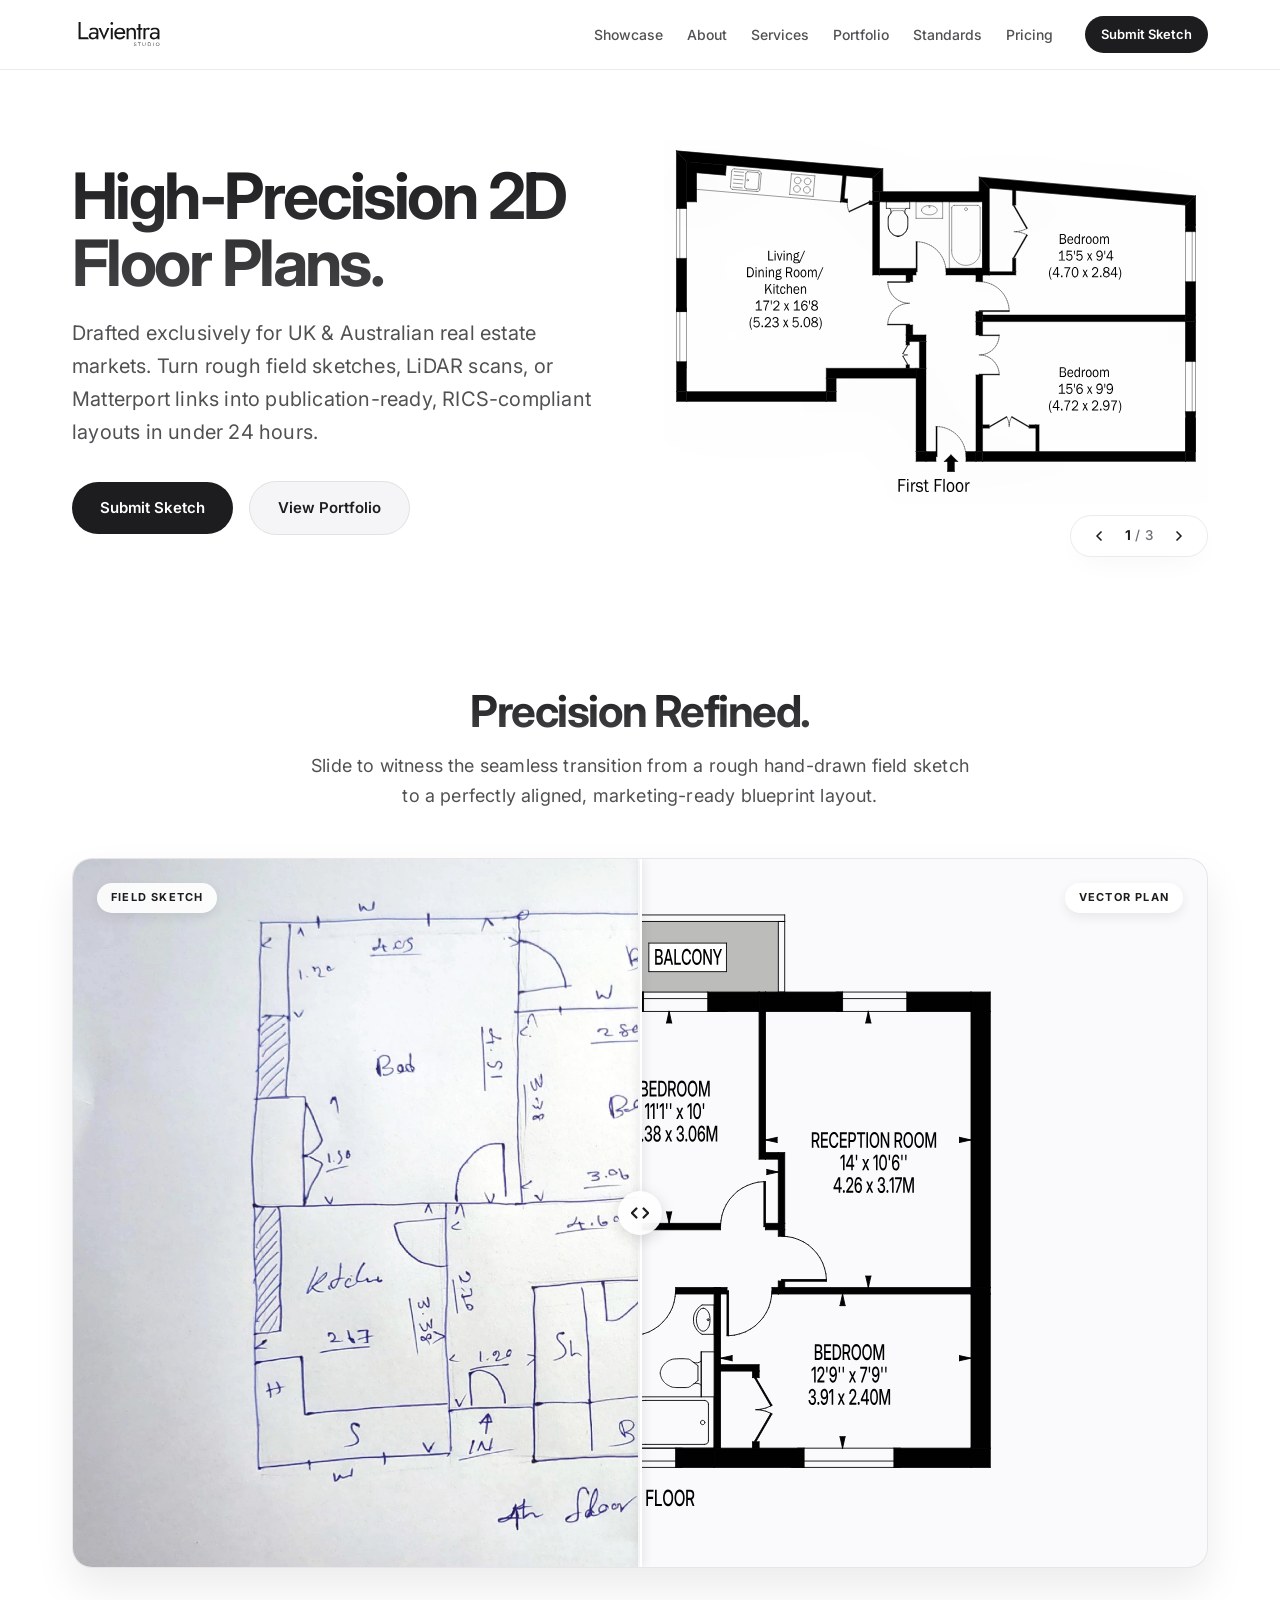
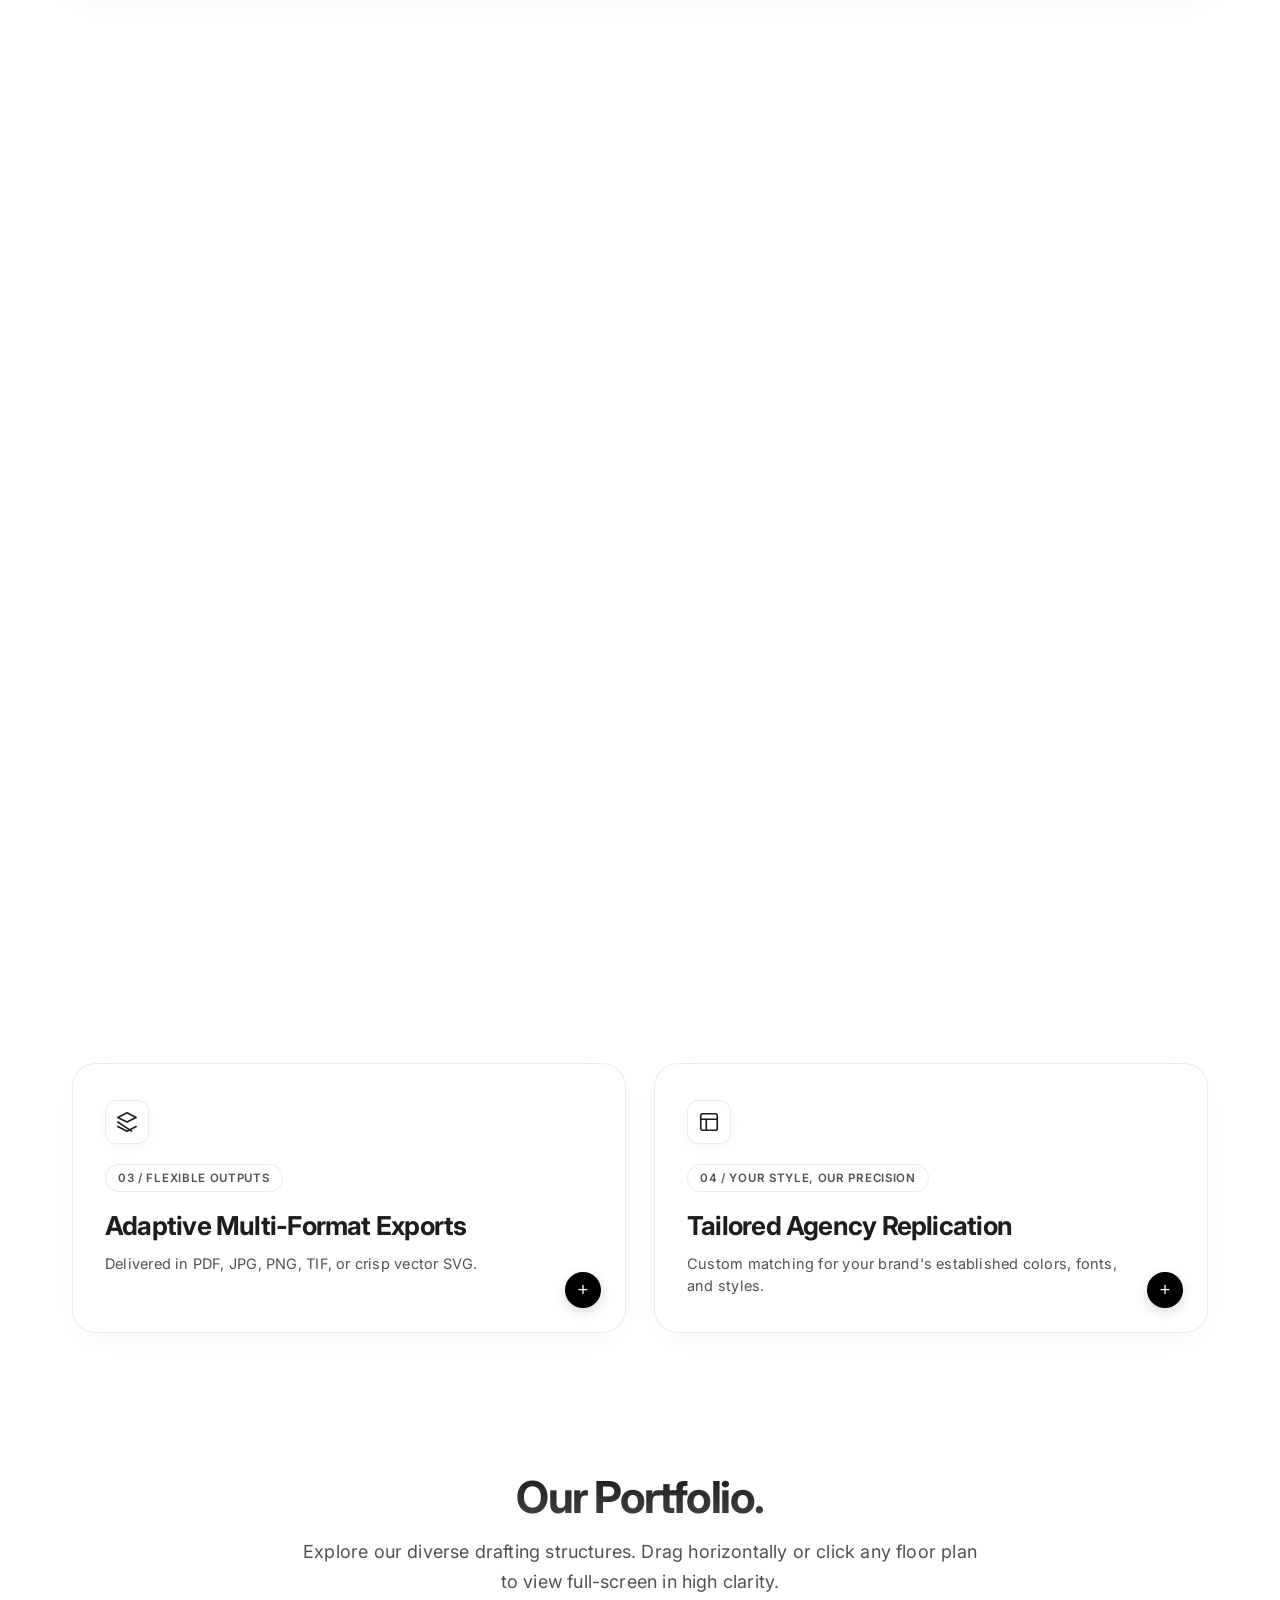
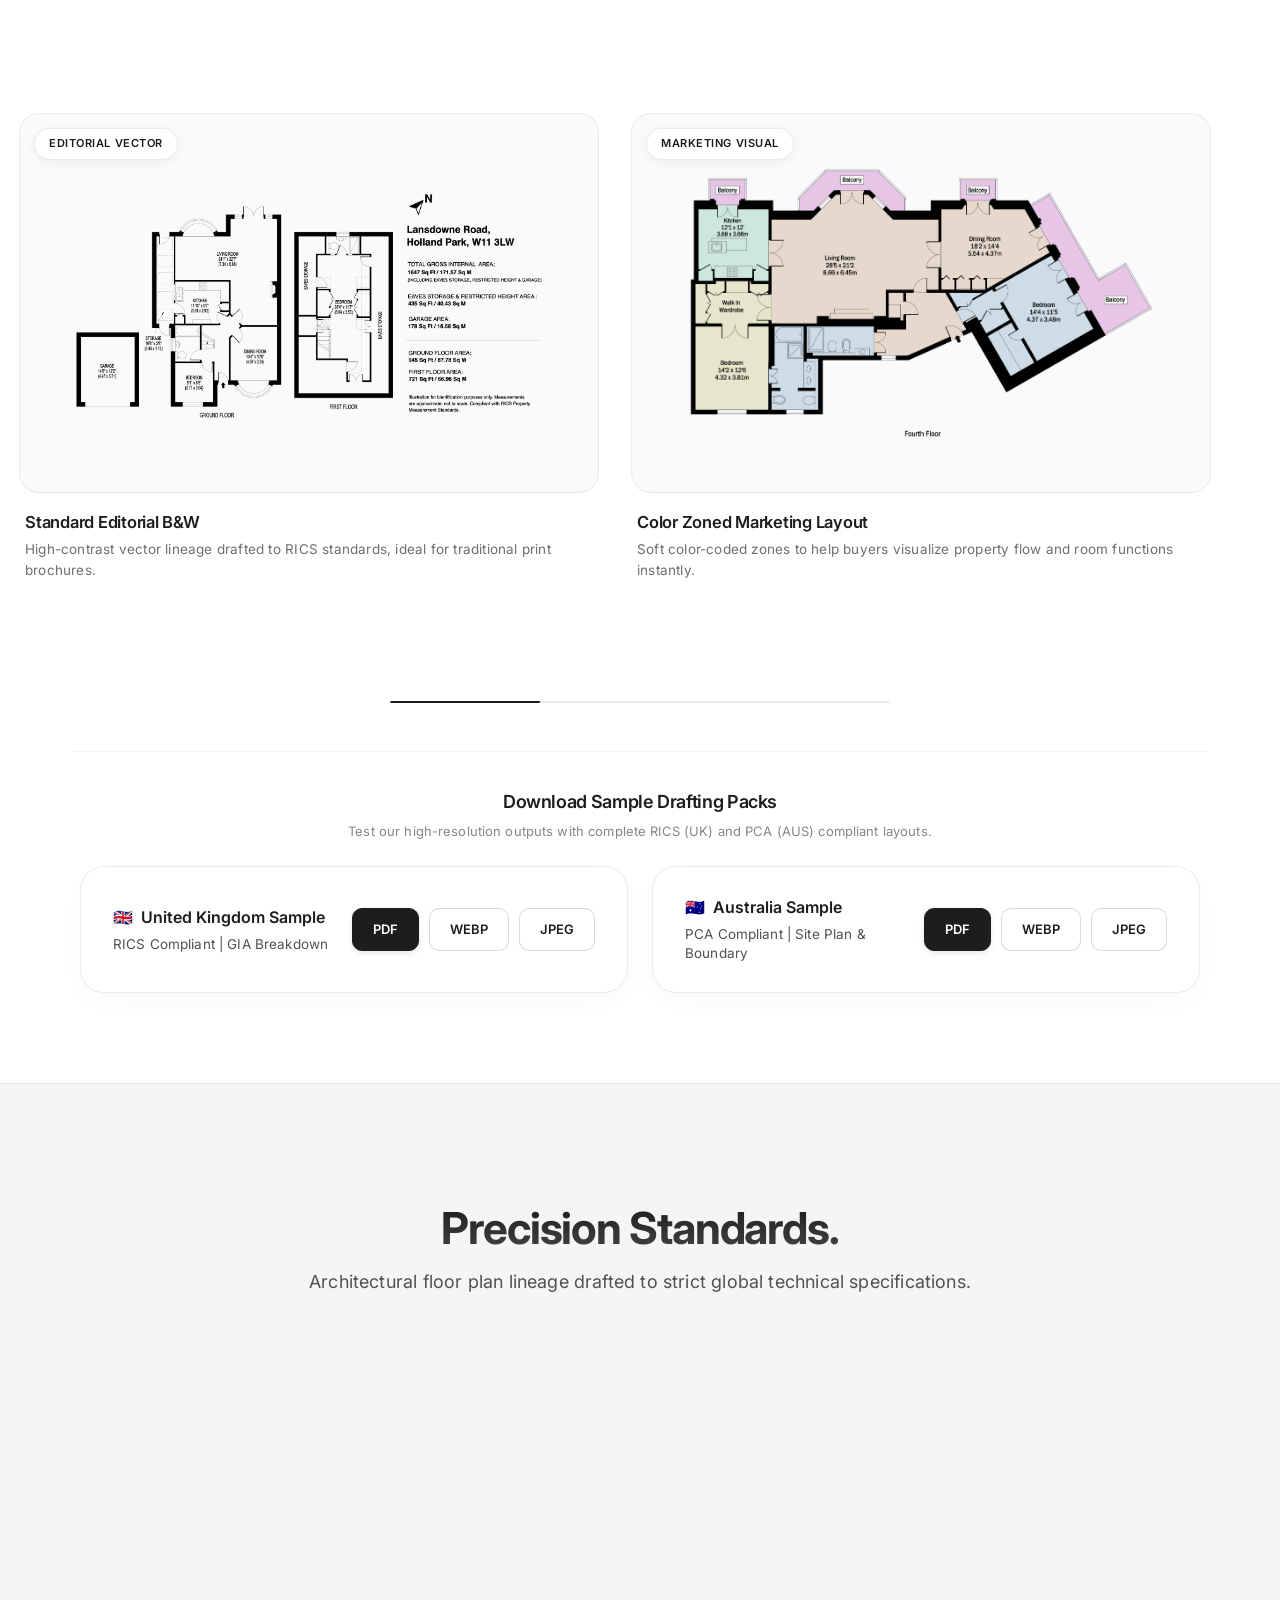
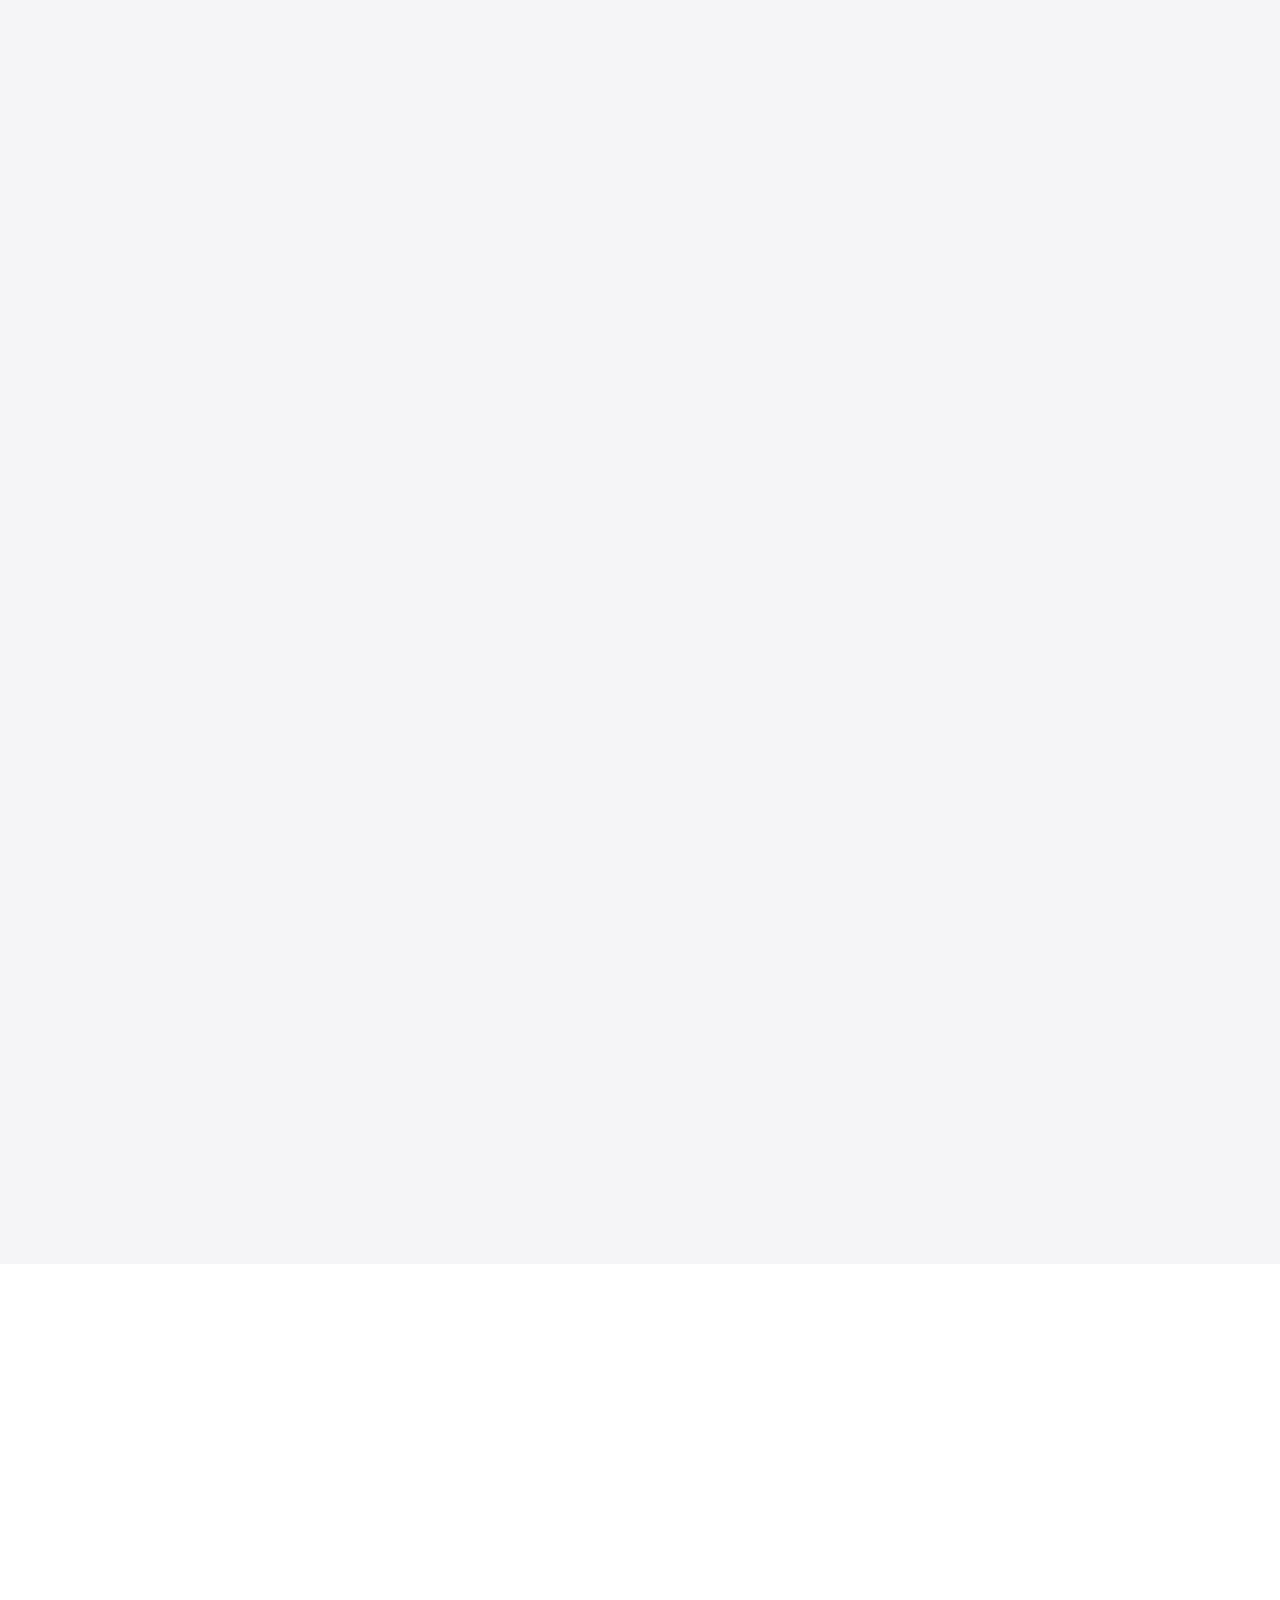
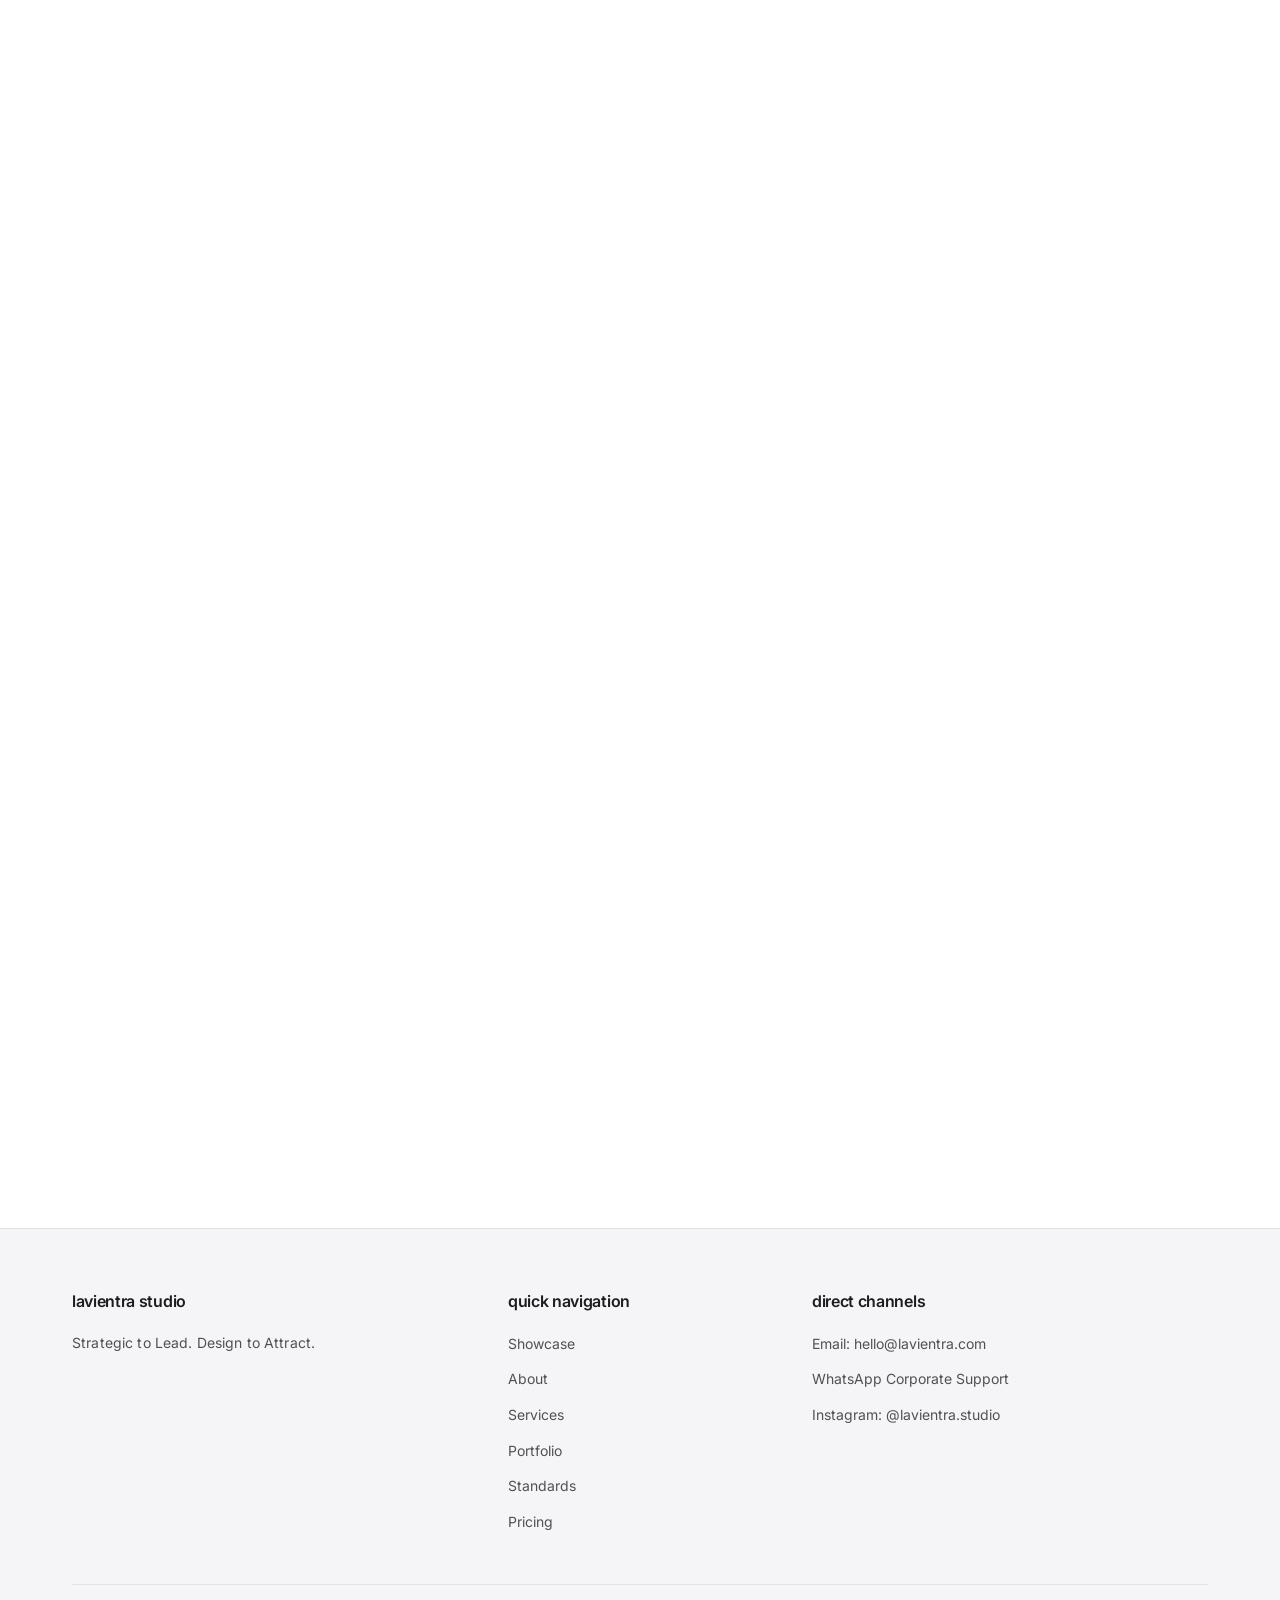
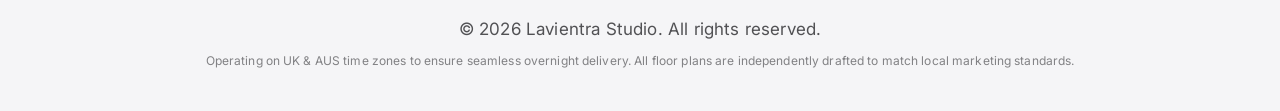
==== commit adab9fd7: "Update index.html" ====
--- a/index.html
+++ b/index.html
@@ -655,8 +655,10 @@
         </button>
 
         <div class="lightbox-content-box">
-            <div class="lightbox-img-wrapper" id="lightboxImgWrapper">
-                <img id="lightbox-img" src="" alt="Full-screen floor plan blueprint preview">
+            <div id="lightboxViewport" class="lightbox-viewport">
+                <div class="lightbox-img-wrapper" id="lightboxImgWrapper">
+                    <img id="lightbox-img" src="" alt="Full-screen floor plan blueprint preview">
+                </div>
             </div>
             <div class="lightbox-caption">
                 <h3 id="lightbox-title">Floor Plan View</h3>
@@ -691,4 +693,4 @@
     <script src="main.js"></script>
 </body>
 
-</html>+</html>
